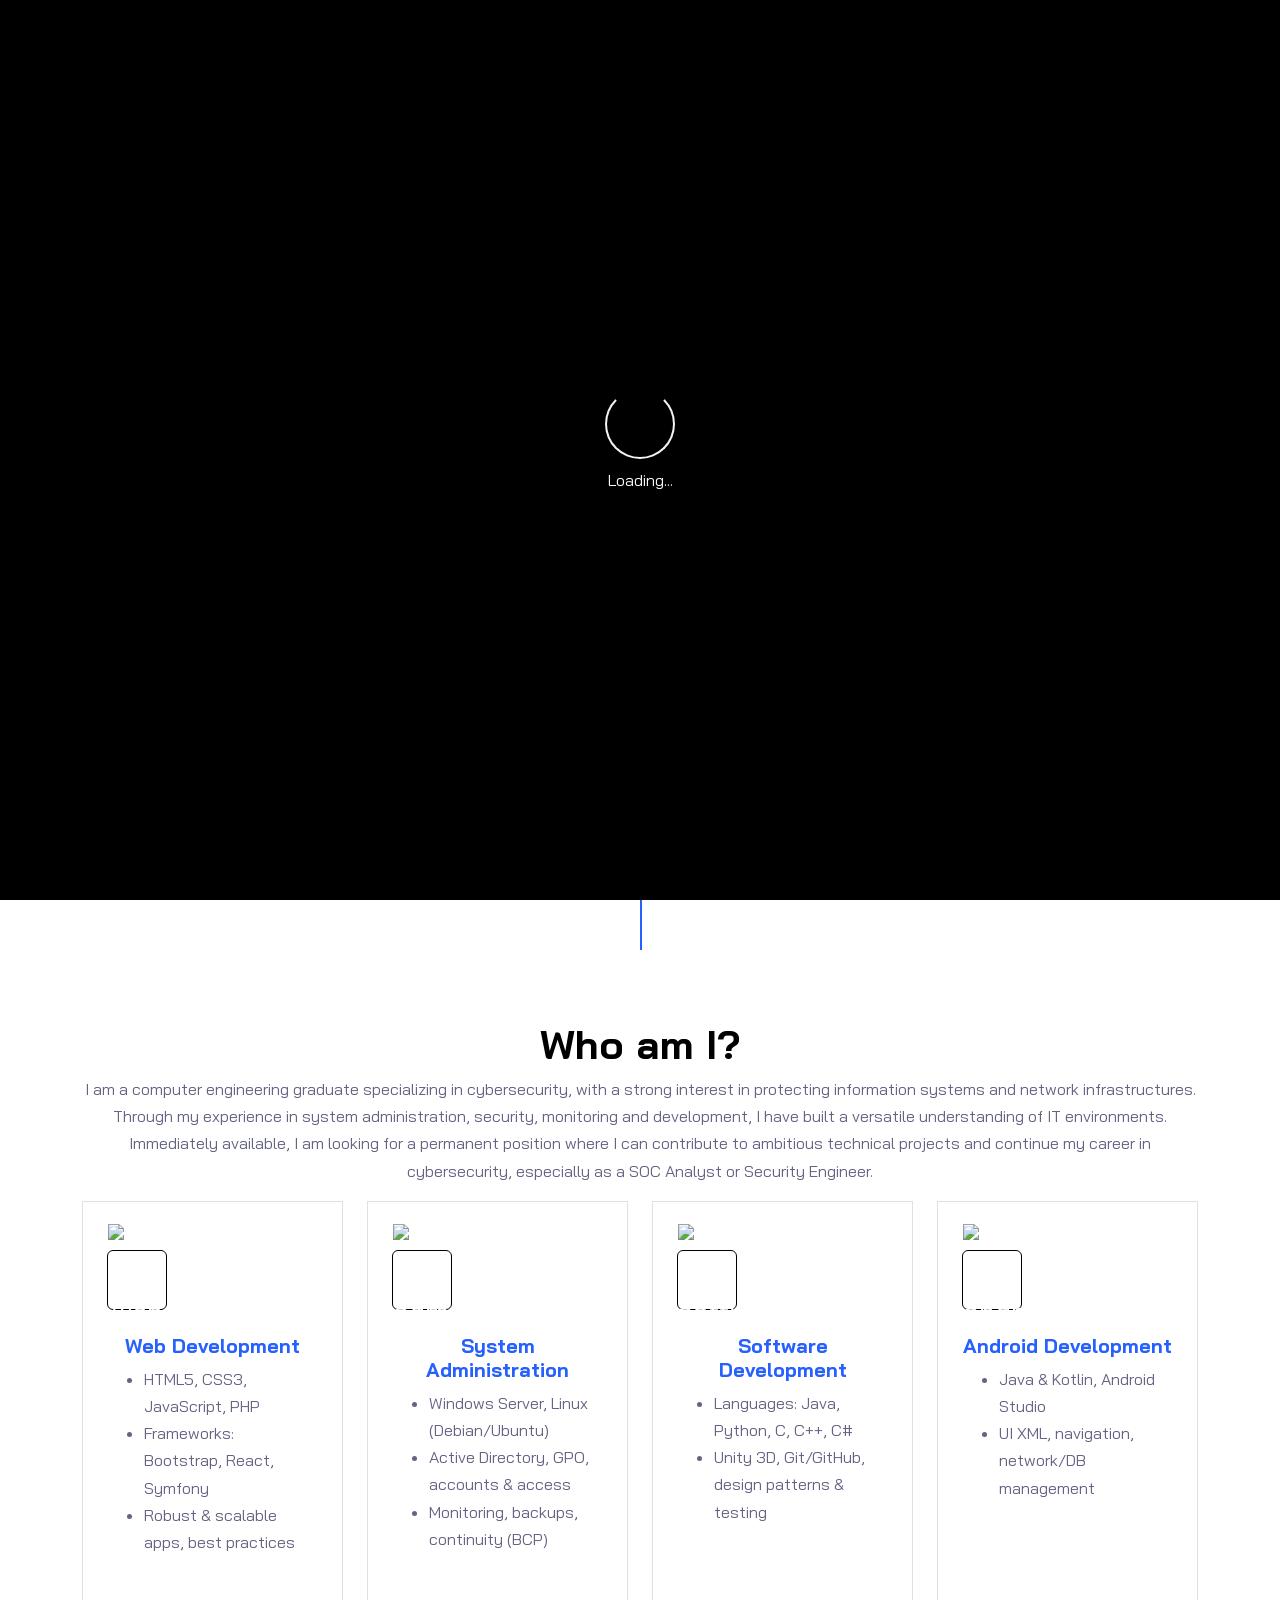
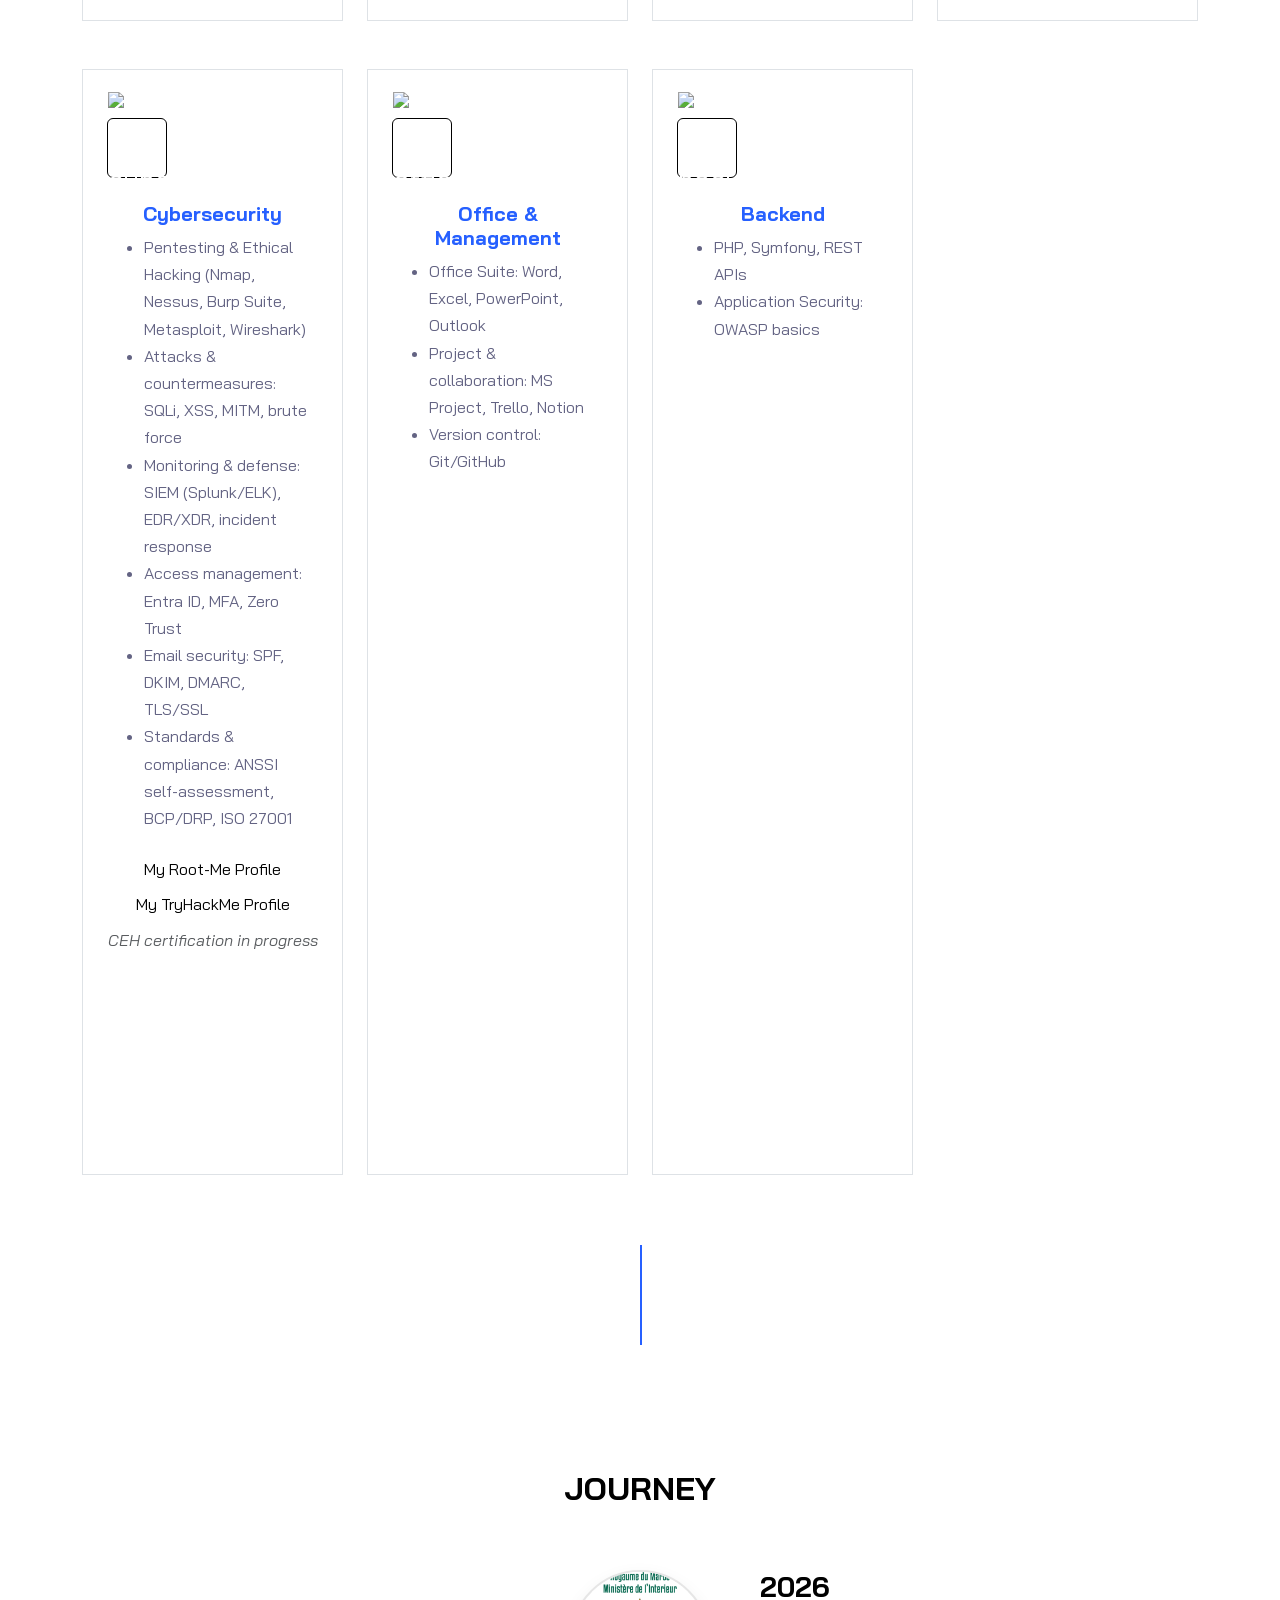
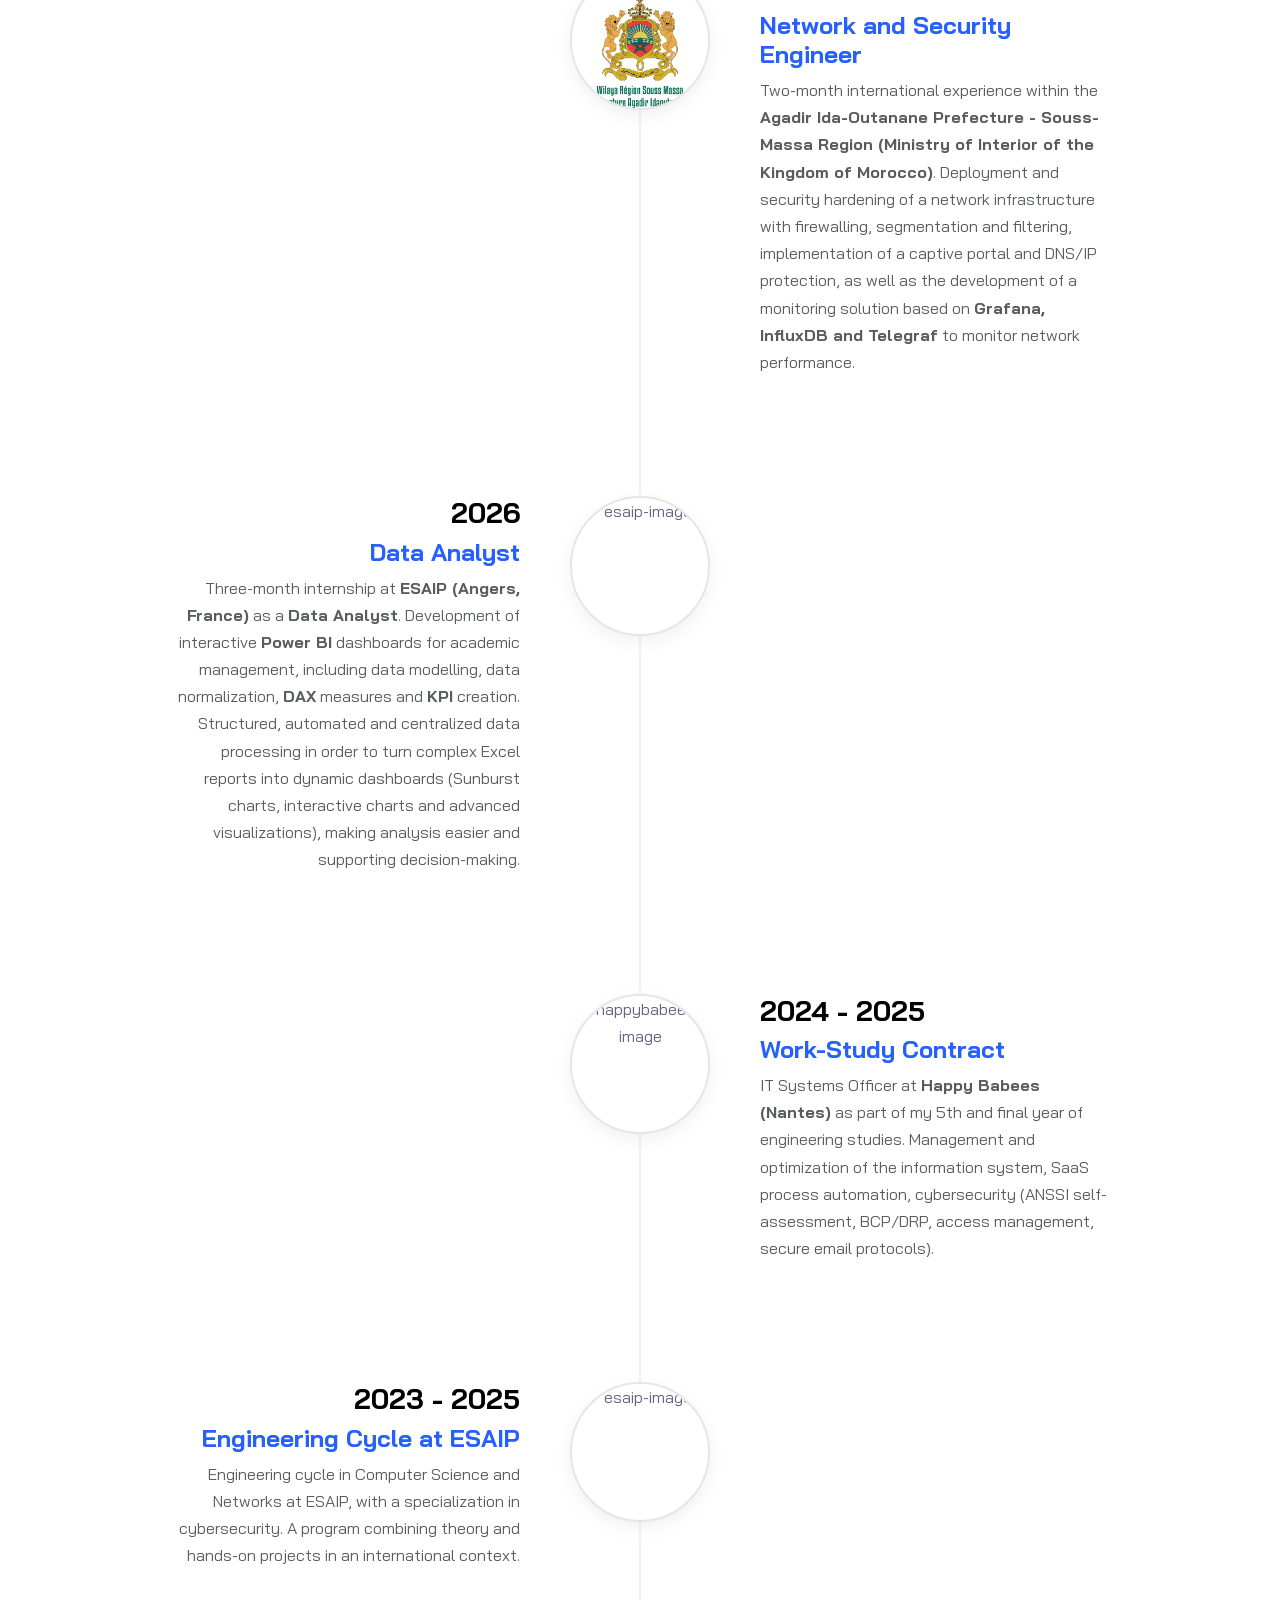
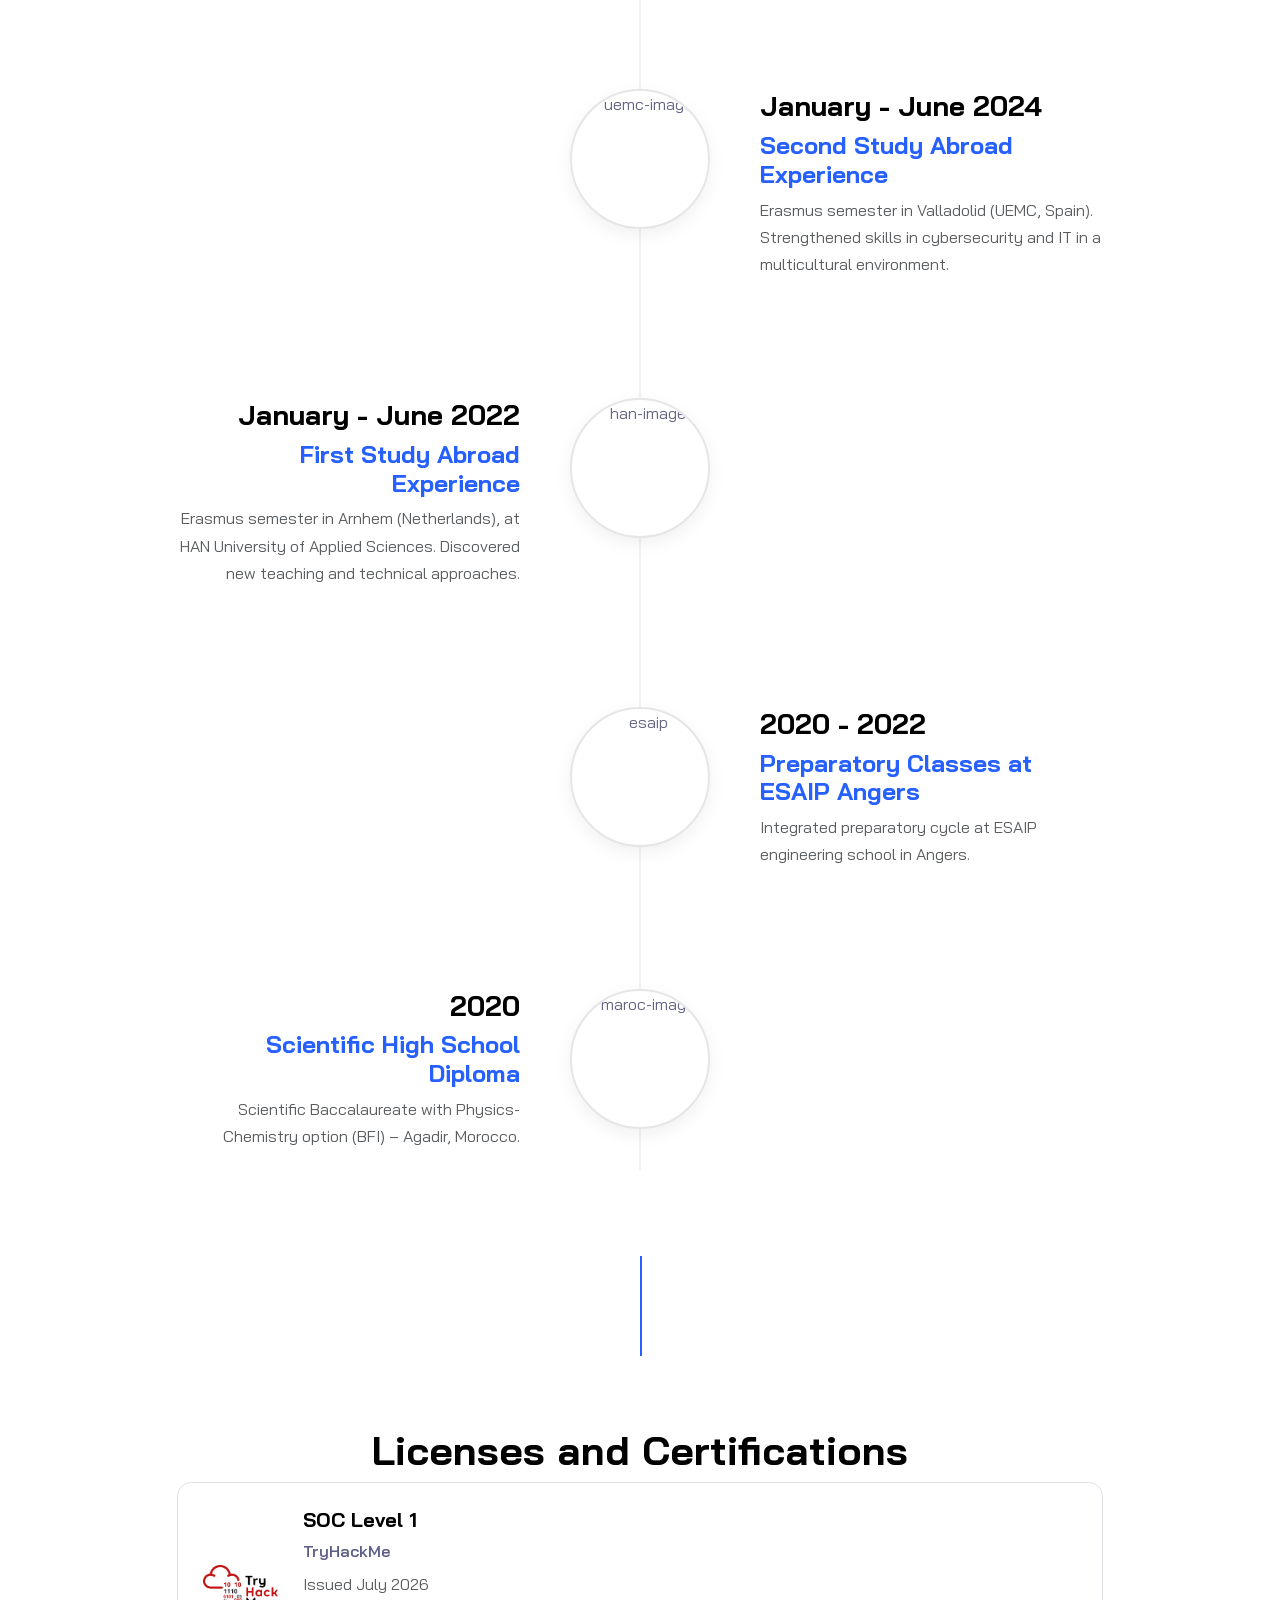
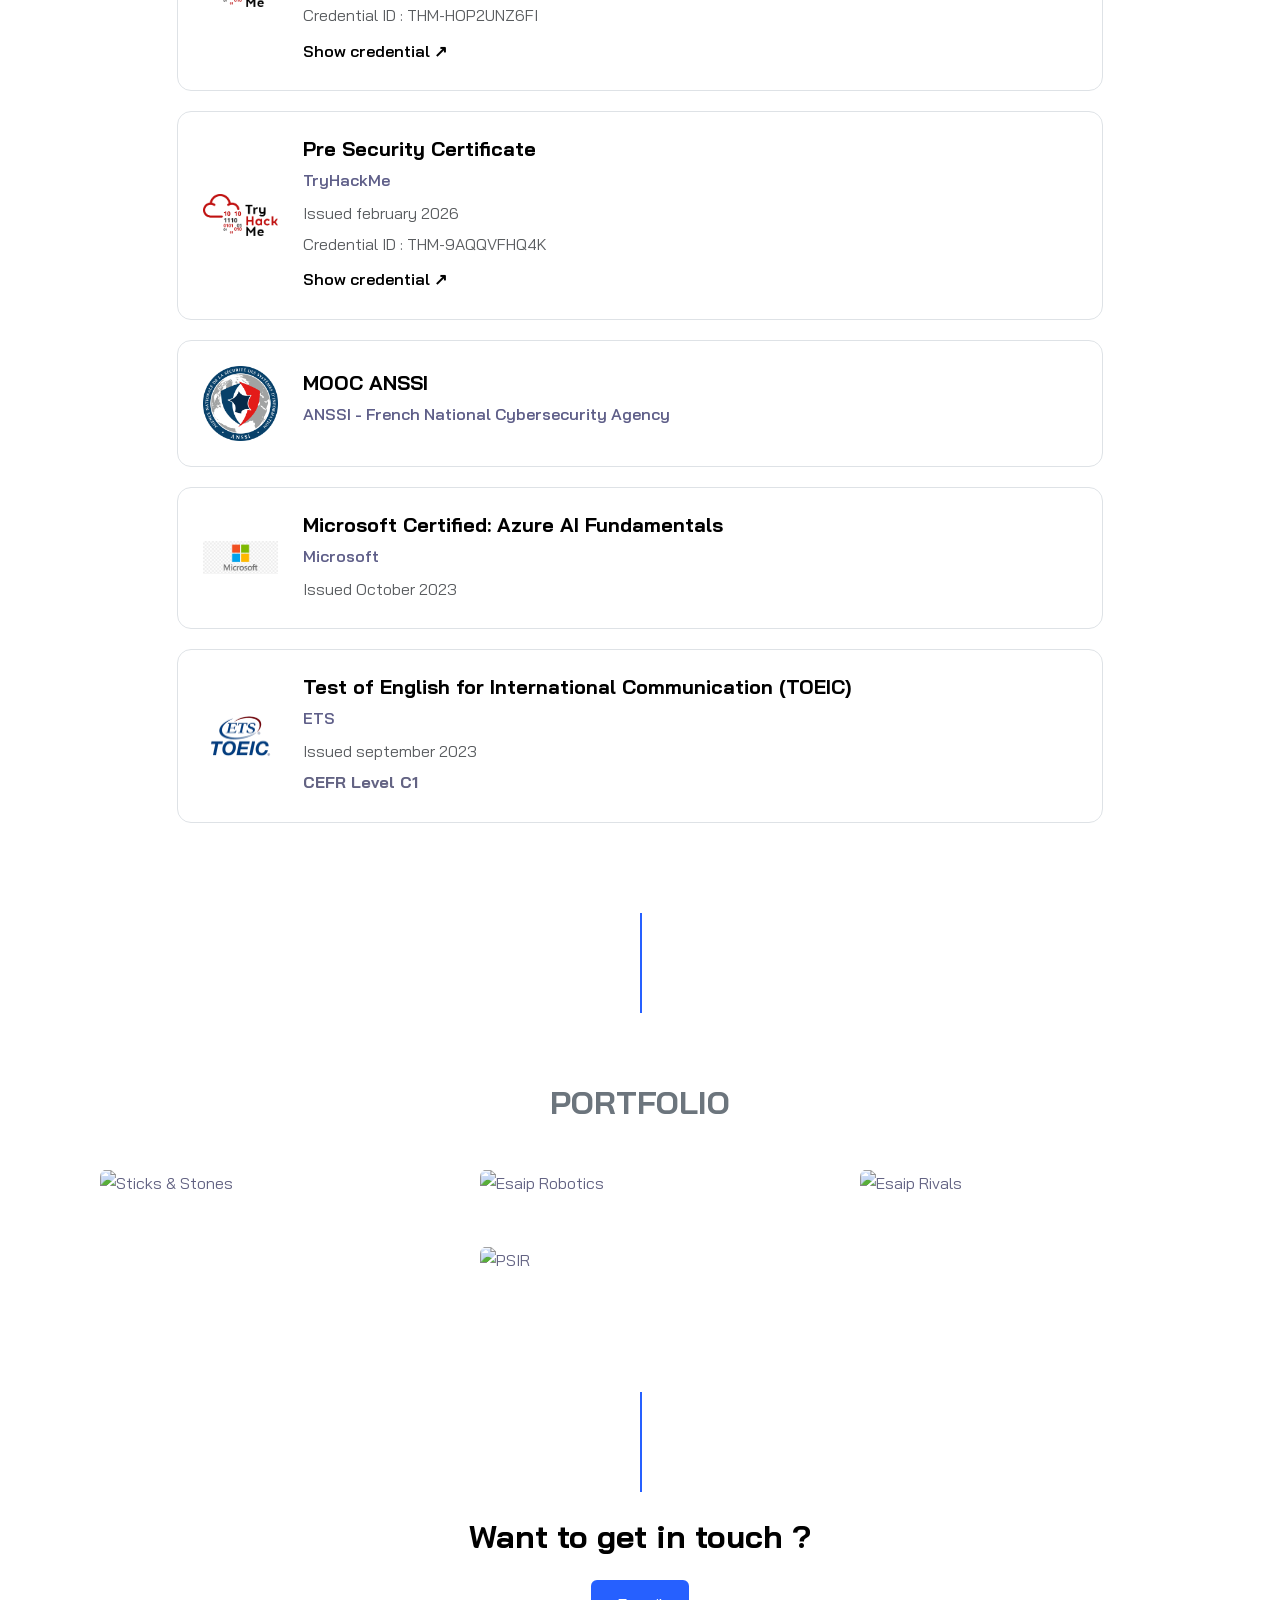
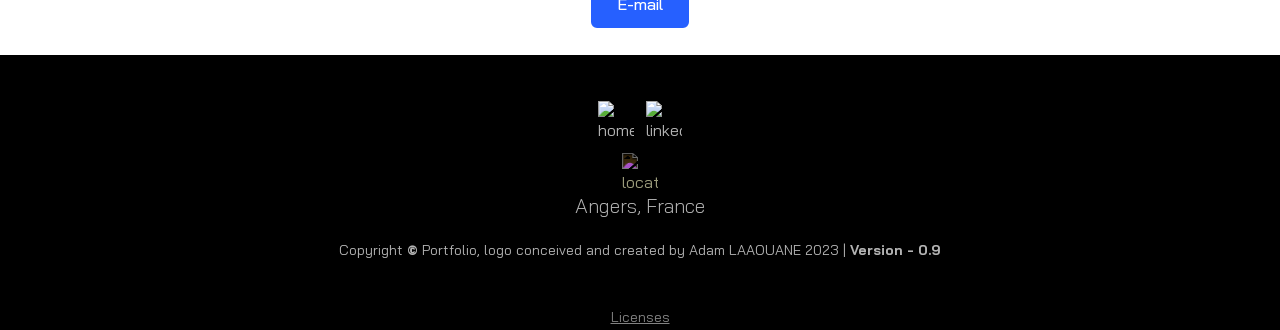
==== en.html @ 16f89208 "Update en.html" ====
<!DOCTYPE html>
<html lang="en">

<head>
    <meta charset="utf-8">
    <meta name="viewport" content="width=device-width, initial-scale=1, shrink-to-fit=no">
    <meta
        content="Portfolio of Adam LAAOUANE, engineering student at ESAIP Angers in Computer Science and Networks, specializing in cybersecurity"
        name="description">
    <meta name="keywords"
        content="student, engineer, computer science, networks, cybersecurity, ESAIP, esaip, Adam, LAAOUANE">
    <meta name="news_keywords" content="Adam, laaouane,esaip, Computer Science, networks, ESAIP">
    <meta name="description" content="Portfolio ADAM LAAOUANE - Engineering student at ESAIP">
    <meta name="author" content="Adam LAAOUANE">
    <meta name="robots" content="index, noimageindex">

    <title>Adam's Portfolio</title>

    <link rel="icon" type="image/png" href="assets/img/icon-inv.png">
    <!-- Bootstrap-->
    <link rel="stylesheet" href="https://cdn.jsdelivr.net/npm/bootstrap@5.2.0/dist/css/bootstrap.min.css">
    <!-- CSS -->
    <link rel="stylesheet" href="./assets/css/styles.css">
</head>

<body data-bs-spy="scroll" data-bs-target="#navbar">
    <!-- Preloader -->
    <div id="preloader">
        <!-- séparer le spinner et le texte pour avoir le spinner et le texte en dessous-->
        <div class="d-flex flex-column align-items-center">
            <div class="spinner"></div>
            <div class="text-light mt-2">
                <p class="span-title">Loading...</p>
            </div>
        </div>
    </div>

    <!-- Navbar -->
    <nav id="navbar" class="navbar navbar-expand-lg fixed-top">
        <div class="container">
            <a class="navbar-brand" href="#"><img class="logo-icon" id="logo-icon" data-aos="fade-down"
                    data-aos-delay="50" src="assets/img/icon-inv.png"
                    srcset="assets/webp/icon-inv.webp, assets/img/icon-inv.png" alt="logo" />
            </a>
            <button class="navbar-toggler" type="button" data-bs-toggle="collapse" data-bs-target="#navbarNav"
                data-aos="fade-left" data-aos-delay="150" aria-controls="navbarNav" aria-expanded="false"
                aria-label="Toggle navigation"
                style="color:black; border: var(--bs-border-width) solid rgb(0, 0, 0); background-color:#fff ;">
                <span class="navbar-toggler-icon"></span>
            </button>
            <div class="collapse navbar-collapse" id="navbarNav">
                <ul class="navbar-nav mx-auto">
                    <li class="nav-item">
                        <a class="nav-link" data-aos="fade-down" data-aos-delay="100" id="nav-link"
                            href="#home">Presentation</a>
                    </li>
                    <li class="nav-item">
                        <a class="nav-link" data-aos="fade-down" data-aos-delay="150" id="nav-link"
                            href="#services">Skills</a>
                    </li>
                    <li class="nav-item">
                        <a class="nav-link" data-aos="fade-down" data-aos-delay="200" id="nav-link"
                            href="#parcours">Journey</a>
                    </li>
                    <li class="nav-item">
                        <a class="nav-link" data-aos="fade-down" data-aos-delay="175" id="nav-link"
                            href="#certifications">Certifications</a>
                    </li>
                    <li class="nav-item">
                        <a class="nav-link" data-aos="fade-down" data-aos-delay="250" id="nav-link"
                            href="#portfolio">Projects</a>
                    </li>
                    <li class="nav-item">
                        <a class="nav-link" data-aos="fade-down" data-aos-delay="300" id="nav-link"
                            href="#contact">Contact</a>
                    </li>

                </ul>
                <ul class="navbar-nav flex-row" id="nav-icon">
                    <li class="nav-item">
                        <a class="navbar-brand" data-aos="fade-down" target="_blank" data-aos-delay="350"
                            href="https://www.linkedin.com/in/adam-laa"><img class="social-icon" id="linkedin-icon"
                                src="assets/img/icons8-linkedin.png"
                                srcset="assets/webp/icons8-linkedin.webp, assets/img/icons8-linkedin.png"
                                alt="linkedin-icon" /> </a>
                    </li>
                    <li class="nav-item">
                        <a class="navbar-brand" data-aos="fade-down" data-aos-delay="450" href="/index.html"><img
                                class="social-icon" id="social-icon" src="assets/img/icons8-la-france-48.png"
                                srcset="assets/webp/icons8-la-france-48.webp, assets/img/icons8-la-france-48.png"
                                alt="french-icon" /> </a>
                    </li>
                    <li class="nav-item">
                        <a class="navbar-brand" data-aos="fade-down" data-aos-delay="500" href="/en.html"><img
                                class="social-icon" id="social-icon" src="assets/img/icons8-grande-bretagne-48.png"
                                srcset="assets/webp/icons8-grande-bretagne-48.webp, assets/img/icons8-grande-bretagne-48.png"
                                alt="english-icon" /> </a>
                    </li>
                </ul>
            </div>
        </div>
    </nav>
    <!-- Home -->
    <section id="home" class="d-flex align-items-center min-vh-100 pt-5 ">
        <div class="container">
            <div class="row mt-5">
                <div class="col-md-7 mt-5">
                    <a href="assets/files/CV_Adam_Laaouane.pdf" target="_blank">
                        <h1 class="display-3 fw-bold" id="title-home" data-aos="fade-up">Adam<br>LAAOUANE</h1>
                    </a>
                    <h3 data-aos="fade-up" data-aos-delay="100" class="mt-3 mb-0">Computer Science and Networks Engineer
                        | <span id="span-title">SOC Analyst</span></h3>
                    <div data-aos="fade-up" data-aos-delay="300"><a href="assets/files/CV_Adam_Laaouane.pdf"
                            target="_blank" id="btn-jello" class="btn btn-brand">CV</a></div>
                </div>
                <div class="col-md-4 mt-5 mb-3 m-sm-1 d-flex flex-column" id="intro-photo">
                    <img data-aos="flip-down" src="assets/img/CV3.png" srcset="assets/webp/CV3.webp, assets/img/CV3.png"
                        class="img-fluid rounded-circle d-block shadow" alt="photo" />
                </div>
            </div>
        </div>

    </section>
    <!-- Services -->
    <section id="services" data-aos="fade-up" data-aos-delay="100" class="section-padding section-connector">
        <div class="container">
            <div class="row">
                <div class="col-12">
                    <div class="section-title text-center" data-aos="fade-up" data-aos-delay="100">
                        <h1>Who am I?</h1>
                        <p>
                            I am a computer engineering graduate specializing in cybersecurity, with a strong interest
                            in
                            protecting information systems and network infrastructures. Through my experience in system
                            administration, security, monitoring and development, I have built a versatile understanding
                            of IT environments. Immediately available, I am looking for a permanent position where I can
                            contribute to ambitious technical projects and continue my career in cybersecurity,
                            especially as a SOC Analyst or Security Engineer.
                        </p>
                        <div class="line"></div>
                    </div>
                </div>
            </div>
            <div class="row align-items-stretch gy-5 text-center">

                <!-- Web Development -->
                <div class="col-lg-3 col-sm-6 d-flex" data-aos="fade-up" data-aos-delay="100">
                    <div class="service py-5 px-4 border bord d-flex flex-column w-100">
                        <div class="service-icon">
                            <img class="img-fluid m-2" src="assets/img/icons8-webdev.png"
                                srcset="assets/webp/icons8-webdev.webp, assets/img/icons8-webdev.png" alt="icon-web"
                                loading="lazy" />
                        </div>
                        <h5 class="mt-4">Web Development</h5>
                        <ul class="text-start mx-auto" style="max-width: 95%;">
                            <li>HTML5, CSS3, JavaScript, PHP</li>
                            <li>Frameworks: Bootstrap, React, Symfony</li>
                            <li>Robust & scalable apps, best practices</li>
                        </ul>
                    </div>
                </div>

                <!-- System Administration -->
                <div class="col-lg-3 col-sm-6 d-flex" data-aos="fade-up" data-aos-delay="100">
                    <div class="service py-5 px-4 border bord d-flex flex-column w-100">
                        <div class="service-icon">
                            <img class="img-fluid m-2" src="assets/img/icons8-microsoft-admin-50.png"
                                srcset="assets/webp/icons8-microsoft-admin-50.webp, assets/img/icons8-microsoft-admin-50.png"
                                alt="icon-admin" loading="lazy" />
                        </div>
                        <h5 class="mt-4">System Administration</h5>
                        <ul class="text-start mx-auto" style="max-width: 95%;">
                            <li>Windows Server, Linux (Debian/Ubuntu)</li>
                            <li>Active Directory, GPO, accounts & access</li>
                            <li>Monitoring, backups, continuity (BCP)</li>
                        </ul>
                    </div>
                </div>

                <!-- Software Development -->
                <div class="col-lg-3 col-sm-6 d-flex" data-aos="fade-up" data-aos-delay="200">
                    <div class="service py-5 px-4 border d-flex flex-column w-100">
                        <div class="service-icon">
                            <img class="img-fluid m-2" src="assets/img/icons8-google-code-50.png"
                                srcset="assets/webp/icons8-google-code-50.webp, assets/img/icons8-google-code-50.png"
                                alt="icon-software" loading="lazy" />
                        </div>
                        <h5 class="mt-4">Software Development</h5>
                        <ul class="text-start mx-auto" style="max-width: 95%;">
                            <li>Languages: Java, Python, C, C++, C#</li>
                            <li>Unity 3D, Git/GitHub, design patterns & testing</li>
                        </ul>
                    </div>
                </div>

                <!-- Android Development -->
                <div class="col-lg-3 col-sm-6 d-flex" data-aos="fade-up" data-aos-delay="200">
                    <div class="service py-5 px-4 border d-flex flex-column w-100">
                        <div class="service-icon">
                            <img class="img-fluid m-2" src="assets/img/icons8-android-50.png"
                                srcset="assets/webp/icons8-android-50.webp, assets/img/icons8-android-50.png"
                                alt="icon-android" loading="lazy" />
                        </div>
                        <h5 class="mt-4">Android Development</h5>
                        <ul class="text-start mx-auto" style="max-width: 95%;">
                            <li>Java & Kotlin, Android Studio</li>
                            <li>UI XML, navigation, network/DB management</li>
                        </ul>
                    </div>
                </div>

                <!-- Cybersecurity -->
                <div class="col-lg-3 col-sm-6 d-flex" data-aos="fade-up" data-aos-delay="300">
                    <div class="service py-5 px-4 border d-flex flex-column w-100">
                        <div class="service-icon">
                            <img class="img-fluid m-2" src="assets/img/icons8-base-de-données-50.png"
                                srcset="assets/webp/icons8-base-de-données-50.webp, assets/img/icons8-base-de-données-50.png"
                                alt="icon-cyber" loading="lazy" />
                        </div>
                        <h5 class="mt-4">Cybersecurity</h5>
                        <ul class="text-start mx-auto" style="max-width: 95%;">
                            <li>Pentesting & Ethical Hacking (Nmap, Nessus, Burp Suite, Metasploit, Wireshark)</li>
                            <li>Attacks & countermeasures: SQLi, XSS, MITM, brute force</li>
                            <li>Monitoring & defense: SIEM (Splunk/ELK), EDR/XDR, incident response</li>
                            <li>Access management: Entra ID, MFA, Zero Trust</li>
                            <li>Email security: SPF, DKIM, DMARC, TLS/SSL</li>
                            <li>Standards & compliance: ANSSI self-assessment, BCP/DRP, ISO 27001</li>
                        </ul>
                        <a class="mt-2" href="https://www.root-me.org/Zetsu-794769" aria-label="Root-Me Profile">
                            My Root-Me Profile
                        </a>
                        <a class="mt-2" href="https://tryhackme.com/p/Z33tsu" aria-label="TryHackMe Profile">
                            My TryHackMe Profile
                        </a>
                        <p class="mt-2 text-muted"><em>CEH certification in progress</em></p>
                        <!-- ===== TryHackMe badge ===== -->
                        <div class="thm-badge-wrapper mt-3" aria-label="TryHackMe badge - Z33tsu profile">
                            <iframe src="https://tryhackme.com/api/v2/badges/public-profile?userPublicId=1918814"
                                title="Z33tsu TryHackMe badge" loading="lazy" referrerpolicy="no-referrer"
                                sandbox="allow-scripts allow-same-origin allow-popups"
                                style="border:none;display:block;width:100%;height:140px;"></iframe>

                            <noscript>
                                <p class="mb-0">
                                    <a href="https://tryhackme.com/p/Z33tsu" target="_blank" rel="noopener">View my
                                        TryHackMe profile</a>
                                </p>
                            </noscript>
                        </div>
                        <!-- ===== end badge ===== -->

                    </div>
                </div>

                <!-- Office Tools -->
                <div class="col-lg-3 col-sm-6 d-flex" data-aos="fade-up" data-aos-delay="300">
                    <div class="service py-5 px-4 border d-flex flex-column w-100">
                        <div class="service-icon">
                            <img class="img-fluid m-2" src="assets/img/icons8-outils-administratifs-50.png"
                                srcset="assets/webp/icons8-outils-administratifs-50.webp, assets/img/icons8-outils-administratifs-50.png"
                                alt="icon-office" loading="lazy" />
                        </div>
                        <h5 class="mt-4">Office & Management</h5>
                        <ul class="text-start mx-auto" style="max-width: 95%;">
                            <li>Office Suite: Word, Excel, PowerPoint, Outlook</li>
                            <li>Project & collaboration: MS Project, Trello, Notion</li>
                            <li>Version control: Git/GitHub</li>
                        </ul>
                    </div>
                </div>

                <!-- Backend -->
                <div class="col-lg-3 col-sm-6 d-flex" data-aos="fade-up" data-aos-delay="400">
                    <div class="service py-5 px-4 border d-flex flex-column w-100">
                        <div class="service-icon">
                            <img class="img-fluid m-2" src="assets/img/icons8-domaine-50.png"
                                srcset="assets/webp/icons8-domaine-50.webp, assets/img/icons8-domaine-50.png"
                                alt="icon-backend" loading="lazy" />
                        </div>
                        <h5 class="mt-4">Backend</h5>
                        <ul class="text-start mx-auto" style="max-width: 95%;">
                            <li>PHP, Symfony, REST APIs</li>
                            <li>Application Security: OWASP basics</li>
                        </ul>
                    </div>
                </div>

            </div>
        </div>
    </section>

    <!-- About-->
    <section class="section-padding section-connector" data-aos="fade-up" data-aos-delay="100" id="parcours">
        <div class="container">
            <div class="text-center">
                <br><br>
                <h2 class="section-heading text-uppercase">Journey</h2>
                <br><br>
            </div>
            <ul class="timeline">
                <!-- Network and Security Engineer -->
                <li class="timeline-inverted">
                    <div class="timeline-image" data-aos="fade-up" data-aos-delay="100">
                        <img class="rounded-circle img-fluid" src="assets/img/wilaya.png" alt="wilaya-image"
                            style="height: 100%; width: 100%;"
                            srcset="assets/webp/wilaya.webp, assets/img/wilaya.png" />
                    </div>

                    <div class="timeline-panel">
                        <div class="timeline-heading">
                            <h3>2026</h3>
                            <h4 class="subheading">Network and Security Engineer</h4>
                        </div>

                        <div class="timeline-body">
                            <p class="text-muted">
                                Two-month international experience within the
                                <strong>Agadir Ida-Outanane Prefecture - Souss-Massa Region
                                    (Ministry of Interior of the Kingdom of Morocco)</strong>.
                                Deployment and security hardening of a network infrastructure with
                                firewalling, segmentation and filtering, implementation of
                                a captive portal and DNS/IP protection, as well as the development of a
                                monitoring solution based on <strong>Grafana, InfluxDB and
                                    Telegraf</strong> to monitor network performance.
                            </p>
                        </div>
                    </div>
                </li>

                <!-- Data Analyst -->
                <li>
                    <div class="timeline-image" data-aos="fade-up" data-aos-delay="100">
                        <img class="rounded-circle img-fluid" src="assets/img/esaip.png" alt="esaip-image"
                            style="height: 100%; width: 100%;" srcset="assets/webp/esaip.webp, assets/img/esaip.png" />
                    </div>

                    <div class="timeline-panel">
                        <div class="timeline-heading">
                            <h3>2026</h3>
                            <h4 class="subheading">Data Analyst</h4>
                        </div>

                        <div class="timeline-body">
                            <p class="text-muted">
                                Three-month internship at <strong>ESAIP (Angers, France)</strong> as a
                                <strong>Data Analyst</strong>. Development of interactive
                                <strong>Power BI</strong> dashboards for academic management, including data modelling,
                                data normalization, <strong>DAX</strong> measures and <strong>KPI</strong> creation.
                                Structured, automated and centralized data processing in order to turn complex Excel
                                reports into dynamic dashboards (Sunburst charts, interactive charts and advanced
                                visualizations), making analysis easier and supporting decision-making.
                            </p>
                        </div>
                    </div>
                </li>

                <!-- Work-Study Contract -->
                <li class="timeline-inverted">
                    <div class="timeline-image" data-aos="fade-up" data-aos-delay="100">
                        <img class="rounded-circle img-fluid" src="assets/img/happybabees.png" alt="happybabees-image"
                            style="height: 100%; width: 100%;"
                            srcset="assets/webp/happybabees.webp, assets/img/happybabees.png" />
                    </div>
                    <div class="timeline-panel">
                        <div class="timeline-heading">
                            <h3>2024 - 2025</h3>
                            <h4 class="subheading">Work-Study Contract</h4>
                        </div>
                        <div class="timeline-body">
                            <p class="text-muted">
                                IT Systems Officer at <strong>Happy Babees (Nantes)</strong> as part of my 5th and final
                                year of engineering studies.
                                Management and optimization of the information system, SaaS process automation,
                                cybersecurity (ANSSI self-assessment, BCP/DRP, access management, secure email
                                protocols).

                            </p>
                        </div>
                    </div>
                </li>

                <!-- Engineering School -->
                <li>
                    <div class="timeline-image" data-aos="fade-up" data-aos-delay="100">
                        <img class="rounded-circle img-fluid" src="assets/img/esaip.png" alt="esaip-image"
                            style="height: 100%; width: 99%;" srcset="assets/webp/esaip.webp, assets/img/esaip.png" />
                    </div>
                    <div class="timeline-panel">
                        <div class="timeline-heading">
                            <h3>2023 - 2025</h3>
                            <h4 class="subheading">Engineering Cycle at ESAIP</h4>
                        </div>
                        <div class="timeline-body">
                            <p class="text-muted">
                                Engineering cycle in Computer Science and Networks at ESAIP, with a specialization
                                in cybersecurity. A program combining theory and hands-on projects in an international
                                context.
                            </p>
                        </div>
                    </div>
                </li>

                <!-- Study Abroad 2024 -->
                <li class="timeline-inverted">
                    <div class="timeline-image" data-aos="fade-up" data-aos-delay="100">
                        <img class="rounded-circle img-fluid" src="assets/img/uemc.jpg" alt="uemc-image"
                            style="height: 100%; width: 99%;" srcset="assets/webp/uemc.webp, assets/img/uemc.jpg" />
                    </div>
                    <div class="timeline-panel">
                        <div class="timeline-heading">
                            <h3>January - June 2024</h3>
                            <h4 class="subheading">Second Study Abroad Experience</h4>
                        </div>
                        <div class="timeline-body">
                            <p class="text-muted">
                                Erasmus semester in Valladolid (UEMC, Spain).
                                Strengthened skills in cybersecurity and IT in a multicultural environment.
                            </p>
                        </div>
                    </div>
                </li>

                <!-- Study Abroad 2022 -->
                <li>
                    <div class="timeline-image" data-aos="fade-up" data-aos-delay="100">
                        <img class="rounded-circle img-fluid" src="assets/img/HAN.png" alt="han-image"
                            style="height: 100%; width: 100%;" srcset="assets/webp/HAN.webp, assets/img/HAN.png" />
                    </div>
                    <div class="timeline-panel">
                        <div class="timeline-heading">
                            <h3>January - June 2022</h3>
                            <h4 class="subheading">First Study Abroad Experience</h4>
                        </div>
                        <div class="timeline-body">
                            <p class="text-muted">
                                Erasmus semester in Arnhem (Netherlands), at HAN University of Applied Sciences.
                                Discovered new teaching and technical approaches.
                            </p>
                        </div>
                    </div>
                </li>

                <!-- Preparatory Classes -->
                <li class="timeline-inverted">
                    <div class="timeline-image" data-aos="fade-up" data-aos-delay="100">
                        <img class="rounded-circle img-fluid" src="assets/img/esaip.png" alt="esaip"
                            style="height: 100%; width: 99%;" srcset="assets/webp/esaip.webp, assets/img/esaip.png" />
                    </div>
                    <div class="timeline-panel">
                        <div class="timeline-heading">
                            <h3>2020 - 2022</h3>
                            <h4 class="subheading">Preparatory Classes at ESAIP Angers</h4>
                        </div>
                        <div class="timeline-body">
                            <p class="text-muted">
                                Integrated preparatory cycle at ESAIP engineering school in Angers.
                            </p>
                        </div>
                    </div>
                </li>

                <!-- High School Diploma -->
                <li>
                    <div class="timeline-image" data-aos="fade-up" data-aos-delay="100">
                        <img class="rounded-circle img-fluid timeline-img" src="assets/img/maroc.png" alt="maroc-image"
                            style="height: 100%; width: 100%;" srcset="assets/webp/maroc.webp, assets/img/maroc.png" />
                    </div>
                    <div class="timeline-panel">
                        <div class="timeline-heading">
                            <h3>2020</h3>
                            <h4 class="subheading">Scientific High School Diploma</h4>
                        </div>
                        <div class="timeline-body">
                            <p class="text-muted">
                                Scientific Baccalaureate with Physics-Chemistry option (BFI) – Agadir, Morocco.
                            </p>
                        </div>
                    </div>
                </li>

            </ul>
        </div>
    </section>

    <!-- Certifications -->
    <section id="certifications" class="section-padding section-connector" data-aos="fade-up" data-aos-delay="100">
        <div class="container">
            <div class="section-title text-center">
                <h1>Licenses and Certifications</h1>
                <div class="line"></div>
            </div>

            <div class="row justify-content-center">
                <div class="col-lg-10">
                    <div class="certification-card">
                        <img src="assets/img/thm.png" srcset="assets/webp/thm.webp, assets/img/thm.png" alt="TryHackMe"
                            class="certification-logo">

                        <div class="certification-content">
                            <h5>SOC Level 1</h5>
                            <p class="certification-issuer">TryHackMe</p>
                            <p class="text-muted mb-1">Issued July 2026</p>
                            <p class="text-muted mb-2">Credential ID : THM-HOP2UNZ6FI</p>
                            <a href="https://tryhackme-certificates.s3-eu-west-1.amazonaws.com/THM-HOP2UNZ6FI.pdf"
                                target="_blank" class="certification-link">Show credential ↗</a>
                        </div>
                    </div>

                    <div class="certification-card">
                        <img src="assets/img/thm.png" srcset="assets/webp/thm.webp, assets/img/thm.png" alt="TryHackMe"
                            class="certification-logo">

                        <div class="certification-content">
                            <h5>Pre Security Certificate</h5>
                            <p class="certification-issuer">TryHackMe</p>
                            <p class="text-muted mb-1">Issued february 2026</p>
                            <p class="text-muted mb-2">Credential ID : THM-9AQQVFHQ4K</p>
                            <a href="https://tryhackme-certificates.s3-eu-west-1.amazonaws.com/THM-9AQQVFHQ4K.pdf"
                                target="_blank" class="certification-link">Show credential ↗</a>
                        </div>
                    </div>

                    <div class="certification-card">
                        <img src="assets/img/Anssi.png" srcset="assets/webp/Anssi.webp, assets/img/Anssi.png"
                            alt="ANSSI" class="certification-logo">

                        <div class="certification-content">
                            <h5>MOOC ANSSI</h5>
                            <p class="certification-issuer">ANSSI - French National Cybersecurity Agency</p>
                        </div>
                    </div>

                    <div class="certification-card">
                        <img src="assets/img/Microsoft.png"
                            srcset="assets/webp/Microsoft.webp, assets/img/Microsoft.png" alt="Microsoft"
                            class="certification-logo">

                        <div class="certification-content">
                            <h5>Microsoft Certified: Azure AI Fundamentals</h5>
                            <p class="certification-issuer">Microsoft</p>
                            <p class="text-muted mb-0">Issued October 2023</p>
                        </div>
                    </div>

                    <div class="certification-card">
                        <img src="assets/img/ets-toeic-logo.png"
                            srcset="assets/webp/ets-toeic-logo.webp, assets/img/ets-toeic-logo.png" alt="TOEIC"
                            class="certification-logo">

                        <div class="certification-content">
                            <h5>Test of English for International Communication (TOEIC)</h5>
                            <p class="certification-issuer">ETS</p>
                            <p class="text-muted mb-1">Issued september 2023</p>
                            <p class="mb-0"><strong>CEFR Level C1</strong></p>
                        </div>
                    </div>
                </div>
            </div>
        </div>
    </section>

    <!-- Work -->
    <section class="page-section portfolio section-padding section-connector" data-aos="fade-up" data-aos-delay="100"
        id="portfolio">
        <div class="container">
            <!-- Portfolio Section Heading-->
            <h2 class="page-section-heading text-center text-uppercase text-secondary mb-5">Portfolio</h2>
            <!-- Icon Divider-->
            <div class="divider-custom">
                <div class="divider-custom-line"></div>
                <div class="divider-custom-icon"><i class="fas fa-star"></i></div>
                <div class="divider-custom-line"></div>
            </div>
            <!-- Portfolio Grid Items-->
            <div class="row justify-content-center">
                <!-- Portfolio Item 1-->
                <div class="col-md-9 col-lg-4 mb-5" data-aos="fade-up" data-aos-delay="100">
                    <div class="portfolio-item mx-auto" data-bs-toggle="modal" data-bs-target="#portfolioModal1"
                        id="div-moove">
                        <div
                            class="portfolio-item-caption d-flex align-items-center justify-content-center h-100 w-100">
                            <div class="portfolio-item-caption-content text-center text-white">
                                <p class="h4 portfolio-item-texte">Sticks & Stones</p>
                                <p class="lead" style="color:white;">Unity 3d</p>
                                <p><b>2022</b></p>
                            </div>
                        </div>
                        <img class="img-fluid" src="assets/img/ss.png" alt="Sticks & Stones"
                            srcset="assets/webp/ss.webp, assets/img/ss.png" />
                    </div>
                </div>
                <!-- Portfolio Item 2-->
                <div class="col-md-9 col-lg-4 mb-5" data-aos="fade-up" data-aos-delay="200">
                    <div class="portfolio-item mx-auto" data-bs-toggle="modal" data-bs-target="#portfolioModal2"
                        id="div-moove">
                        <div
                            class="portfolio-item-caption d-flex align-items-center justify-content-center h-100 w-100">
                            <div class="portfolio-item-caption-content text-center text-white">
                                <p class="h4 portfolio-item-texte">Esaip Robotics</p>
                                <p class="lead" style="color:white;">Python , C </p>
                                <p><b>2022</b></p>
                            </div>
                        </div>
                        <img class="img-fluid" src="assets/img/er.png" alt="Esaip Robotics"
                            srcset="assets/webp/er.webp, assets/img/er.png" />
                    </div>
                </div>
                <!-- Portfolio Item 3-->
                <div class="col-md-9 col-lg-4 mb-5" data-aos="fade-up" data-aos-delay="300">
                    <div class="portfolio-item mx-auto" data-bs-toggle="modal" data-bs-target="#portfolioModal3"
                        id="div-moove">
                        <div
                            class="portfolio-item-caption d-flex align-items-center justify-content-center h-100 w-100">
                            <div class="portfolio-item-caption-content text-center text-white">
                                <p class="h4 portfolio-item-texte">Esport Tournament</p>
                                <p class="lead" style="color:white;"> Esaip Rivals</p>
                                <p><b>2021</b></p>
                            </div>
                        </div>
                        <img class="img-fluid" src="assets/img/tournoi.png" alt="Esaip Rivals"
                            srcset="assets/webp/tournoi.webp, assets/img/tournoi.png" />
                    </div>
                </div>
                <!-- Portfolio Item 4-->
                <div class="col-md-9 col-lg-4 mb-5" data-aos="fade-up" data-aos-delay="100">
                    <div class="portfolio-item mx-auto" data-bs-toggle="modal" data-bs-target="#portfolioModal4"
                        id="div-moove">
                        <div
                            class="portfolio-item-caption d-flex align-items-center justify-content-center h-100 w-100">
                            <div class="portfolio-item-caption-content text-center text-white">
                                <p class="h4 portfolio-item-texte">Scientific Research Project</p>
                                <p class="lead" style="color:white;">PSIR</p>
                                <p><b>2023-2024</b></p>
                            </div>
                        </div>
                        <img class="img-fluid" src="assets/img/PSIR.jpg" alt="PSIR"
                            srcset="assets/webp/PSIR.webp, assets/img/PSIR.jpg" />
                    </div>
                </div>
            </div>
        </div>
    </section>



    <!-- Contact -->
    <section id="contact" class="section-connector">
        <section class="page-section bg">
            <br>
            <div class="container text-center mt-5">
                <h2 class="mb-4" style="color: black;">Want to get in touch ?</h2>
                <a class="btn btn-light btn-xl btn-brand" id="btn-jello"
                    href="https://mail.google.com/mail/?view=cm&fs=1&to=adam.laaouane.pro@gmail.com" target="_blank"
                    rel="noopener noreferrer">
                    E-mail
                </a>
            </div>
            <br>
        </section>
        <footer class="footer text-center" id="footer">
            <div class="container">
                <ul class="list-inline mb-3">
                    <li class="list-inline-item">
                        <a href="#home">
                            <img class="social-icon" src="assets/img/icon-inv.png" alt="home"
                                srcset="assets/webp/icon-inv.webp, assets/img/icon-inv.png" />
                        </a>
                    </li>
                    <li class="list-inline-item">
                        <a class="logo-icon shadow-drop-center" target="_blank"
                            href="https://www.linkedin.com/in/adam-laa">
                            <img class="social-icon" src="assets/img/icons8-linkedin-white.png" alt="linkedin"
                                srcset="assets/webp/icons8-linkedin-white.webp, assets/img/icons8-linkedin-white.png" />
                        </a>
                    </li>
                </ul>
                <img class="social-icon" data-aos="fade-down" data-aos-delay="100"
                    src="assets/img/icons8-epingle-de-carte-30.png" style="filter : invert(1);" alt="location"
                    srcset="assets/webp/icons8-epingle-de-carte-30.webp ,assets/img/icons8-epingle-de-carte-30.png" />
                <p class=" lead"> Angers, France</p>
                <p class="text-lead small mb-3">
                    Copyright <b>&copy;</b> Portfolio, logo conceived and created by Adam LAAOUANE 2023 | <b>Version -
                        0.9</b>
                </p>
                <br>
                <p class="text-lead small mb-0" style="color:rgb(130, 130, 130); cursor: pointer;"
                    data-bs-toggle="modal" data-bs-target="#Licenses"><u>Licenses</u></p>
            </div>
    </section>
    <!-- Portfolio Modals-->
    <!-- Portfolio Modal 1-->
    <div class="portfolio-modal modal fade" id="portfolioModal1" tabindex="-1" aria-labelledby="portfolioModal1"
        aria-hidden="true">
        <div class="modal-dialog modal-xl">
            <div class="modal-content">
                <div class="modal-header border-0"><button class="btn-close" type="button" data-bs-dismiss="modal"
                        aria-label="Close"></button></div>
                <div class="modal-body text-center pb-5">
                    <div class="container">
                        <div class="row justify-content-center">
                            <div class="col-lg-8">
                                <!-- Portfolio Modal - Title-->
                                <h2 class="portfolio-modal-title text-secondary text-uppercase mb-5">Sticks & Stones
                                </h2>
                                <!-- Icon Divider-->
                                <div class="divider-custom">
                                    <div class="divider-custom-line"></div>
                                    <div class="divider-custom-icon"><i class="fas fa-star"></i></div>
                                    <div class="divider-custom-line"></div>
                                </div>
                                <!-- Portfolio Modal - Image-->
                                <img class="img-fluid rounded mb-5" src="assets/img/ss.png"
                                    style="max-width: 400px; max-height: 400px;" alt="ss-img"
                                    srcset="assets/webp/ss.webp, assets/img/ss.png" />
                                <!-- Portfolio Modal - Text-->
                                <p class="mb-4" style="text-align: justify;">
                                    During my study abroad in the Netherlands, I had the opportunity to work on an
                                    exciting project. I actively participated in the development of a video game as a
                                    Unity integrator, a role that requires both programming skills in C# and mastery of
                                    the Unity 3D tool. My job was to integrate / Code game functionalities, optimize
                                    performance, and ensure that all components worked smoothly.
                                </p>

                                <p>
                                    In addition to my responsibilities as a Unity integrator, I also managed the
                                    project's GitHub repository, ensuring effective collaboration among the development
                                    team members. This experience has allowed me to perfect my technical skills, my
                                    understanding of video game development processes, and my ability to work in a team
                                    to achieve common objectives. It has reinforced my passion for programming and video
                                    game creation and broadened my horizons as a professional in the field.
                                </p>

                                <p class="text-lead">
                                    <b>Skills/software used:</b>
                                    Unity 3D, C#, Git, Scrum
                                </p>

                                <button class="btn btn-primary" data-bs-dismiss="modal">
                                    <i class="fas fa-xmark fa-fw"></i>
                                    Close
                                </button>

                            </div>
                        </div>
                    </div>
                </div>
            </div>
        </div>
    </div>
    <!-- Portfolio Modal 2-->
    <div class="portfolio-modal modal fade" id="portfolioModal2" tabindex="-1" aria-labelledby="portfolioModal2"
        aria-hidden="true">
        <div class="modal-dialog modal-xl">
            <div class="modal-content">
                <div class="modal-header border-0"><button class="btn-close" type="button" data-bs-dismiss="modal"
                        aria-label="Close"></button></div>
                <div class="modal-body text-center pb-5">
                    <div class="container">
                        <div class="row justify-content-center">
                            <div class="col-lg-8">
                                <!-- Portfolio Modal - Title-->
                                <h2 class="portfolio-modal-title text-secondary text-uppercase mb-5">Active Member of
                                    ESAIP Robotics</h2>
                                <!-- Icon Divider-->
                                <div class="divider-custom">
                                    <div class="divider-custom-line"></div>
                                    <div class="divider-custom-icon"><i class="fas fa-star"></i></div>
                                    <div class="divider-custom-line"></div>
                                </div>
                                <!-- Portfolio Modal - Image-->
                                <img class="img-fluid rounded mb-5" style="max-width: 400px; max-height: 400px;"
                                    src="assets/img/er.png" alt="Esaip Robotics"
                                    srcset="assets/webp/er.webp, assets/img/er.png" />

                                <!-- Portfolio Modal - Text-->
                                <p class="mb-4" style="text-align: justify;">
                                    During my first year in the engineering cycle at ESAIP, I seized the opportunity to
                                    become an active member of the ESAIP Robotics club. Our club had the goal of
                                    creating an autonomous robot to participate in a robotics competition. My role
                                    within the team included the design and programming of the robot so that it could
                                    perform specific tasks autonomously.
                                </p>

                                <p class="text-lead">
                                    <b>Skills/software used:</b>
                                    Python, C
                                </p>

                                <button class="btn btn-primary" data-bs-dismiss="modal">
                                    <i class="fas fa-xmark fa-fw"></i>
                                    Close
                                </button>

                            </div>
                        </div>
                    </div>
                </div>
            </div>
        </div>
    </div>
    <!-- Portfolio Modal 3-->
    <div class="portfolio-modal modal fade" id="portfolioModal3" tabindex="-1" aria-labelledby="portfolioModal3"
        aria-hidden="true">
        <div class="modal-dialog modal-xl">
            <div class="modal-content">
                <div class="modal-header border-0"><button class="btn-close" type="button" data-bs-dismiss="modal"
                        aria-label="Close"></button></div>
                <div class="modal-body text-center pb-5">
                    <div class="container">
                        <div class="row justify-content-center">
                            <div class="col-lg-8">
                                <!-- Portfolio Modal - Title-->
                                <h2 class="portfolio-modal-title text-secondary text-uppercase mb-5">Esaip Rivals
                                </h2>
                                <!-- Icon Divider-->
                                <div class="divider-custom">
                                    <div class="divider-custom-line"></div>
                                    <div class="divider-custom-icon"><i class="fas fa-star"></i></div>
                                    <div class="divider-custom-line"></div>
                                </div>
                                <!-- Portfolio Modal - Image-->
                                <img class="img-fluid rounded mb-5" style="max-width: 400px; max-height: 400px;"
                                    src="assets/img/tournoi.png" alt="Esaip Rivals"
                                    srcset="assets/webp/tournoi.webp, assets/img/tournoi.png" />
                                <!-- Portfolio Modal - Text-->
                                <p class="mb-4" style="text-align: justify;">
                                    During my second year in the preparatory cycle at ESAIP, I had the opportunity to
                                    organize an e-sport tournament. This initiative was an exceptional occasion to bring
                                    together the student community passionate about video games, to promote friendly
                                    competition, and to create a convivial environment for the participants.
                                </p>

                                <p>
                                    As the organizer of the tournament, I coordinated all aspects of the event, from
                                    planning to execution. This included the selection of games, the creation of
                                    tournament rules, the management of team registrations, the setup of game servers,
                                    and the coordination of schedules. I also ensured that the tournament ran smoothly
                                    and that the participants had a memorable experience.
                                </p>

                                <p>
                                    This experience allowed me to develop my skills in project management,
                                    communication, and event organization. It reinforced my passion for video games as a
                                    way to unite people around a common interest. Organizing this tournament was a
                                    gratifying experience that left a positive imprint within the student community.
                                </p>

                                <p class="text-lead">
                                    <b> Soft-Skills:</b>
                                    Project Management, Communication, Planning and Organization, Time Management,
                                    Problem Solving, Teamwork, Adaptability
                                </p>
                                <button class="btn btn-primary" data-bs-dismiss="modal">
                                    <i class="fas fa-xmark fa-fw"></i>
                                    Close
                                </button>
                            </div>
                        </div>
                    </div>
                </div>
            </div>
        </div>
    </div>
    <!-- Portfolio Modal 4-->
    <div class="portfolio-modal modal fade" id="portfolioModal4" tabindex="-1" aria-labelledby="portfolioModal4"
        aria-hidden="true">
        <div class="modal-dialog modal-xl">
            <div class="modal-content">
                <div class="modal-header border-0"><button class="btn-close" type="button" data-bs-dismiss="modal"
                        aria-label="Close"></button></div>
                <div class="modal-body text-center pb-5">
                    <div class="container">
                        <div class="row justify-content-center">
                            <div class="col-lg-8">
                                <!-- Portfolio Modal - Title-->
                                <h2 class="portfolio-modal-title text-secondary text-uppercase mb-5">Introductory
                                    Scientific Research Project
                                </h2>
                                <!-- Icon Divider-->
                                <div class="divider-custom">
                                    <div class="divider-custom-line"></div>
                                    <div class="divider-custom-icon"><i class="fas fa-star"></i></div>
                                    <div class="divider-custom-line"></div>
                                </div>
                                <!-- Portfolio Modal - Image-->
                                <img class="img-fluid rounded mb-5" src="assets/img/PSIR.jpg"
                                    style="max-width: 400px; max-height: 400px;" alt="PSIR"
                                    srcset="assets/webp/PSIR.webp, assets/img/PSIR.jpg" />
                                <!-- Portfolio Modal - Text-->
                                <p class="mb-4" style="text-align: justify;">
                                    During my engineering studies, I had the opportunity to lead a Scientific Research
                                    Project (PSIR),
                                    focused on using artificial intelligence to improve cyber resilience in the banking
                                    sector.
                                    As project leader, I defined the goal of developing an AI system capable of
                                    responding to cyber threats.
                                    We are currently in the research phase, with upcoming stages including development
                                    and real-world testing.
                                    This experience strengthens my skills in AI, cybersecurity, and project management.
                                </p>

                                </p>
                                <button class="btn btn-primary" data-bs-dismiss="modal">
                                    <i class="fas fa-xmark fa-fw"></i>
                                    Close
                                </button>
                            </div>
                        </div>
                    </div>
                </div>
            </div>
        </div>
    </div>


    <!-- Licenses-->
    <div class="portfolio-modal modal fade" id="Licenses" tabindex="-1" aria-labelledby="Licenses" aria-hidden="true">
        <div class="modal-dialog modal-xl">
            <div class="modal-content">
                <div class="modal-header border-0"><button class="btn-close" type="button" data-bs-dismiss="modal"
                        aria-label="Close"></button></div>
                <div class="modal-body text-center pb-5">
                    <div class="container">
                        <h2 class="portfolio-modal-title text-secondary text-uppercase mb-5">Licenses</h2>
                        <ul class="list-inline-item">
                            <li>Bootstrap v5.2</li>
                            <li>Font Awesome v5.15.4</li>
                            <li>Google Fonts</li>
                            <li>jQuery v3.6.1</li>
                            <li>icons8</li>
                            <li>Favicon</li>
                            <li>AOS css/js</li>
                            <li>Animista css</li>
                        </ul>
                        <hr>
                        <p class="text-lead">
                            Website version: 0.9
                        </p>
                        <ul class="list-inline-item">
                            <li>- Added the "Licenses" page</li>
                            <li>- Added the "Contact" page</li>
                            <li>- Added the "About" page</li>
                            <li>- Added the "Projects" page</li>
                            <li>- Added the "Skills" page</li>
                            <li>- Added the "Home" page</li>
                            <li>- Added the "404" page</li>
                        </ul>


                    </div>
                </div>
            </div>
        </div>
    </div>
    </div>

    <script src="https://ajax.googleapis.com/ajax/libs/jquery/3.6.1/jquery.min.js"></script>
    <script src="https://cdn.jsdelivr.net/npm/bootstrap@5.2.0/dist/js/bootstrap.bundle.min.js"></script>
    <script src="https://unpkg.com/aos@next/dist/aos.js"></script>
    <script src="./assets/js/app.js"></script>
</body>
<script src="./assets/js/app.js"></script>

</html>
---- assets/css/styles.css ----
/* Font */
@import url('https://fonts.googleapis.com/css2?family=Bai+Jamjuree:wght@400;500;600;700&display=swap');

/* Variables */
:root {
    --c-brand: #2660ff;
    --c-brand-rgb: 248, 54, 145;
    --c-dark: #000000;
    --c-body: #636383;
    --c-light: #f6f6f6;
    --f-main: "Bai Jamjuree", sans-serif;
    --transition: all .4s cubic-bezier(.165, .84, .44, 1);
    --shadow: 0px 15px 40px rgba(0, 0, 0, 0.1);
}

/* Reset & Helpers */
body {
    font-family: var(--f-main);
    color: var(--c-body);
    line-height: 1.7;
}

#preloader {
  position: fixed;
  top: 0;
  left: 0;
  width: 100%;
  height: 100%;
  background-color: var(--c-dark);
  z-index: 9999;
  display: flex;
  justify-content: center;
  align-items: center;
  overflow: hidden; 
  contain: strict;
}

/* Styles de l'animation spinner */
.spinner {
  border: 2px solid #f3f3f3;
  border-top: 2px solid #000000;
  background-image: url('../webp/icon-inv.webp'); 
  background-repeat: no-repeat;
  background-position: center;
  background-size: 60px;
  border-radius: 50%;
  width: 70px;
  height: 70px;
  animation: spin 2s linear infinite;
  z-index: 9999;
}

/* Animation de rotation */
@keyframes spin {
  0% {
    transform: rotate(0deg);
  }

  100% {
    transform: rotate(360deg);
  }
}

@keyframes spin {
  to {
      transform: rotate(720deg);
  }
}
.loaded #spinner {
  display: none;
}

.matrix {
  position: absolute;
  font-size: 1.5rem;
  color: #0f0;
  white-space: nowrap;
  opacity: 0;
  animation-name: matrix;
  animation-duration: 1s;
  animation-timing-function: linear;
  animation-iteration-count: infinite;
  position: fixed;
  will-change: transform, opacity;
}

@keyframes matrix {
  0% {
    opacity: 1;
    transform: translateY(-100%);
  }
  100% {
    opacity: 0;
    transform: translateY(100%);
  }
}
  

h1,
.h1,
h2,
.h2,
h3,
.h3,
h4,
.h4,
h5,
.h5,
h6,
.h6 {
    font-weight: 700;
    color: var(--c-dark);
}

a {
    text-decoration: none;
    color: var(--c-dark);
    transition: var(--transition);
}

a:hover {
    color: var(--c-dark);
}

#nav-link {
    color: var(--c-dark);
    border-radius: 10px;
}

#nav-link:hover {
    background-color: #2660ff;
}

img {
    width: 100%;
}

.section-padding {
    padding-top: 120px;
    padding-bottom: 120px;
}

.text-brand {
    color: var(--c-brand);
}

.section-connector {
    position: relative;
}

.section-connector::after {
    content: '';
    width: 2px;
    height: 100px;
    background-color: var(--c-brand);
    position: absolute;
    top: -50px;
    left: 50%;
}

/* Navbar */
.navbar {
    padding-top: 30px;
    padding-bottom: 30px;
    transition: var(--transition);
}

.navbar.scrolled {
    padding-top: 7px;
    padding-bottom: 7px;
    background-color: black;
    box-shadow: var(--shadow);
}

.navbar-toggler {
    border-radius: 2;
    color:black; 
    border: var(--bs-border-width) solid rgb(0, 0, 0); 
    background-color:#fff ;
}

.navbar-toggler:focus {
    box-shadow: none;
}

@media (min-width: 992px) {
    .navbar-expand-lg .navbar-nav .nav-link {
        padding-right: 16px;
        padding-left: 16px;
}
}


.navbar .navbar-nav .nav-link {
    font-weight: 700;
    color: var(--c-dark);
}

.navbar .navbar-nav .nav-link .scrolled {
    font-weight: 700;
    color: var(--c-light) ;
}

.navbar .navbar-nav .nav-link:hover,
.navbar .navbar-nav .nav-link.active  {
    color: var(--c-brand);
}

.social-icon {
    width: 36px;
    height: 36px;
    display: inline-flex;
    align-items: center;
    justify-content: center;
    transition : opacity 0.5s;
}

.social-icon:hover {
    background-color: transparent;
    opacity: 0.6;
}
#logo-icon {
    width: 36px;
    height: 36px;
    color: var(--c-light);
    display: inline-flex;
    align-items: center;
    justify-content: center;
    margin-right: 6px;
}


#logo-icon:hover {
    width: 36px;
    height: 36px;
    color: var(--c-light);
    display: inline-flex;
    align-items: center;
    justify-content: center;
    margin-right: 6px;
}

@media (max-width: 992px) {
    .navbar-expand-lg .navbar-nav .nav-link {
        padding-right: 16px;
        padding-left: 16px;

    }
    .navbar {
       padding-top: 30px;
       padding-bottom: 30px;
       background-color: var(--c-dark);
       text-align: center;
    }
    #nav-icon {
        position: center;
    }

    #nav-link {
        color: var(--c-light);
        border-radius: 10px;
    }
    .nav-item {
        margin: 0 auto;
    }
    #nav-link:hover {
        background-color: #2660ff;
    }

}

/* Btn */
.btn {
    padding: 10px 24px;
    border-radius: 4;
    border-width: 2px;
    font-weight: 500;
    
}

.btn-brand,
.btn-brand:focus {
    background-color: var(--c-brand);
    color: white;
    border-color: var(--c-brand);
}

.btn-brand:hover {
    background-color: transparent;
    color: var(--c-brand);
    border-color: var(--c-brand);
}


/********************************************************************* Home *****************************************/
#home {
    background-size: cover;
    background: linear-gradient(360deg, #ffffff, #d0ddff, #adc3ff);
    background-size: 600% 600%;
    
    -webkit-animation: AnimationName 10s ease infinite;
    -moz-animation: AnimationName 10s ease infinite;
    -o-animation: AnimationName 10s ease infinite;
    animation: AnimationName 10s ease infinite;

}
@-webkit-keyframes AnimationName {
    0%{background-position:50% 0%}
    50%{background-position:51% 100%}
    100%{background-position:50% 0%}
    }
    @-moz-keyframes AnimationName {
    0%{background-position:50% 0%}
    50%{background-position:51% 100%}
    100%{background-position:50% 0%}
    }
    @-o-keyframes AnimationName {
    0%{background-position:50% 0%}
    50%{background-position:51% 100%}
    100%{background-position:50% 0%}
    }
    @keyframes AnimationName {
    0%{background-position:50% 0%}
    50%{background-position:51% 100%}
    100%{background-position:50% 0%}
    }

#title-home{
    transition:text-shadow 1s linear;
    cursor: pointer;
    transition: 0.6s;

}
#title-home:hover{
    transition: 0.6s;
    cursor: pointer;
    color : var(--c-brand);
    text-shadow: red  2px 0, cyan 4px 0;

}
#span-title {
    color: var(--c-brand);
    /*-webkit-animation:flicker-1 2s ease-in-out infinite alternate-reverse both;
    animation:flicker-1 2s ease-in-out infinite alternate-reverse both*/

    -webkit-animation:glitched-1 2s ease-in-out infinite alternate-reverse both;
    animation:glitched-1 2s ease-in-out infinite alternate-reverse both;
    
}

/* ANIMATION  GLITCHED */

@keyframes flicker-1{
    0%,100%{
        text-shadow: red calc(var(--randomX, 0) * 7 - 3px) 0, cyan calc(var(--randomX, 0) * 7 - 3px) 0;
    }
    41.99%{
        text-shadow: red calc(var(--randomX, 0) * 7 - 3px) 0, cyan calc(var(--randomX, 0) * 7 - 3px) 0;
    }
    42%{
        text-shadow: red -2px 0, cyan 0px 0;
    }
    43%{
        text-shadow: red 0px 0, cyan 2px 0;
    }
    43.01%{
        text-shadow: red -2px 0, cyan calc(var(--randomX, 0) * 7 - 3px) 0;
    }
    47.99%{
        text-shadow: red calc(var(--randomX, 0) * 7 - 3px) 0, cyan 2px 0;
    }
    48%{
        text-shadow: red -2px 0, cyan 0px 0;
    }
    49%{
        text-shadow: red 0px 0, cyan 2px 0;
    }
    49.01%{
        text-shadow: red -2px 0, cyan calc(var(--randomX, 0) * 7 - 3px) 0;
    }
}

@-webkit-keyframes glitched-1{
    0%,100%{
        text-shadow: red calc(var(--randomX, 0) * 7 - 3px) 0, cyan calc(var(--randomX, 0) * 7 - 3px) 0;
    }
    41.99%{
        text-shadow: red calc(var(--randomX, 0) * 7 - 3px) 0, cyan calc(var(--randomX, 0) * 7 - 3px) 0;
    }
    42%{
        text-shadow: red calc(var(--randomX, 0) * 7 - 3px) 0, cyan calc(var(--randomX, 0) * 7 - 3px)     0;
    }
    43%{
        text-shadow: red 0px 0, cyan 2px 0;
    }
    43.01%{
        text-shadow: red -2px 0, cyan 4px 0;
    }
    47.99%{
        text-shadow: red calc(var(--randomX, 0) * 7 - 3px) 0, cyan calc(var(--randomX, 0) * 7 - 3px) 0;
    }
    48%{
        text-shadow: red calc(var(--randomX, 0) * 7 - 3px) 0, cyan 0px 0;
    }
    49%{
        text-shadow: red 0px 0, cyan calc(var(--randomX, 0) * 7 - 3px) 0;
    }
    49.01%{
        text-shadow: red -2px 0, cyan 4px 0;
    }
}


                                            /* ----------------------------------------------
                                            * Licensed under FreeBSD License.
                                            * See http://animista.net/license for more info. 
                                            * w: http://animista.net, t: @cssanimista
                                            * ---------------------------------------------- */
@media (min-width: 600px) {
  #div-moove {
    -webkit-animation: pulsate-fwd 2s ease-in-out infinite both;
            animation: pulsate-fwd 2s ease-in-out infinite both;
}
}
/**
 * ----------------------------------------
 * animation pulsate-fwd
 * ----------------------------------------
 */
 @-webkit-keyframes pulsate-fwd {
  0% {
    -webkit-transform: scale(1);
            transform: scale(1);
  }
  50% {
    -webkit-transform: scale(1.1);
            transform: scale(1.1);
  }
  100% {
    -webkit-transform: scale(1);
            transform: scale(1);
  }
}
@keyframes pulsate-fwd {
  0% {
    -webkit-transform: scale(1);
            transform: scale(1);
  }
  50% {
    -webkit-transform: scale(1.1);
            transform: scale(1.1);
  }
  100% {
    -webkit-transform: scale(1);
            transform: scale(1);
  }
}


#btn-jello {
    -webkit-animation:jello-horizontal 3s infinite both;animation:jello-horizontal 3s infinite both;
}


 @-webkit-keyframes jello-horizontal{0%{-webkit-transform:scale3d(1,1,1);transform:scale3d(1,1,1)}30%{-webkit-transform:scale3d(1.25,.75,1);transform:scale3d(1.25,.75,1)}40%{-webkit-transform:scale3d(.75,1.25,1);transform:scale3d(.75,1.25,1)}50%{-webkit-transform:scale3d(1.15,.85,1);transform:scale3d(1.15,.85,1)}65%{-webkit-transform:scale3d(.95,1.05,1);transform:scale3d(.95,1.05,1)}75%{-webkit-transform:scale3d(1.05,.95,1);transform:scale3d(1.05,.95,1)}100%{-webkit-transform:scale3d(1,1,1);transform:scale3d(1,1,1)}}@keyframes jello-horizontal{0%{-webkit-transform:scale3d(1,1,1);transform:scale3d(1,1,1)}30%{-webkit-transform:scale3d(1.25,.75,1);transform:scale3d(1.25,.75,1)}40%{-webkit-transform:scale3d(.75,1.25,1);transform:scale3d(.75,1.25,1)}50%{-webkit-transform:scale3d(1.15,.85,1);transform:scale3d(1.15,.85,1)}65%{-webkit-transform:scale3d(.95,1.05,1);transform:scale3d(.95,1.05,1)}75%{-webkit-transform:scale3d(1.05,.95,1);transform:scale3d(1.05,.95,1)}100%{-webkit-transform:scale3d(1,1,1);transform:scale3d(1,1,1)}}
  
 #btn-bottom {
    position: absolute;
    bottom: 0;
}

  
/*********************************************************** Services**************************************************/
.service-icon {
    width: 60px;
    height: 60px;
    color: white;
    font-size: 28px;
    display: inline-flex;
    align-items: center;
    justify-content: center;
    border-radius: 6px;
    border: 1px solid #000000;
    transition: 0.5s;
}
.service-icon:hover {
    width: 60px;
    height: 60px;
    background-color: #000000;
    color: white;
    font-size: 28px;
    display: inline-flex;
    align-items: center;
    justify-content: center;
    border-radius: 6px;;
}

.service-icon img:hover {
    transition : filter 0.5s;
}

.service-icon img:hover {
    transition : 0.5s;
    filter: invert(1);

}

#services h5 {
    color: var(--c-brand);
}


.custom-link {
    display: inline-flex;
    align-items: center;
}

.custom-link span {
    font-weight: 700;
}

.custom-link i {
    width: 24px;
    height: 24px;
    display: inline-flex;
    align-items: center;
    justify-content: center;
    background-color: var(--c-brand);
    border-radius: 100px;
    color: white;
    margin-left: 6px;
    transition: var(--transition);
}

.custom-link:hover i {
    transform: translateX(6px);
}
/*********************************************************** TIMELINE **************************************************/
.timeline-img {
  object-fit: contain;   /* Ne rogne pas les logos */
  width: 100%;
  height: 100%;
}

/* Ligne centrale + structure */
.timeline {
  position: relative;
  padding: 0;
  list-style: none;
}
.timeline:before {
  position: absolute;
  top: 0;
  bottom: 0;
  left: 40px;
  width: 2px;
  margin-left: -1.5px;
  content: "";
  background-color: #f0f2f5; /* plus doux que #e9ecef */
}
.timeline > li {
  position: relative;
  min-height: 50px;
  margin-bottom: 50px;
}
.timeline > li:after, 
.timeline > li:before {
  display: table;
  content: " ";
}
.timeline > li:after {
  clear: both;
}

/* Panels texte */
.timeline > li .timeline-panel {
  position: relative;
  float: right;
  width: 100%;
  padding: 0 20px 0 100px;
  text-align: left;
}

/* Bullets circulaires (logos) */
.timeline > li .timeline-image {
  position: absolute;
  z-index: 100;
  left: 0;
  width: 90px;
  height: 90px;
  margin-left: 0;
  text-align: center;
  border: 2px solid #e6e6e6;
  border-radius: 50%;
  background-color: #fff;       /* fond blanc */
  box-shadow: 0 6px 18px rgba(0,0,0,.06);
  display: flex;
  align-items: center;
  justify-content: center;
  padding: 0px;                /* espace autour du logo */
}
.timeline > li .timeline-image img {
  width: 100%;
  height: 100%;
  object-fit: contain;
  background: transparent;      /* propre avec PNG transparent */
  border-radius: 50%;
}

.timeline > li.timeline-inverted > .timeline-panel {
  float: right;
  padding: 0 20px 0 100px;
  text-align: left;
}

.timeline > li:last-child {
  margin-bottom: 0;
}

/* Headings */
.timeline .timeline-heading h4 {
  margin-top: 0;
  color: inherit;
}
.timeline .timeline-heading h4.subheading {
  text-transform: none;
  color: var(--c-brand);
}
.timeline .timeline-body > ul,
.timeline .timeline-body > p {
  margin-bottom: 0;
}

/* Responsive */
@media (min-width: 768px) {
  .timeline:before {
    left: 50%;
  }
  .timeline > li {
    min-height: 100px;
    margin-bottom: 100px;
  }
  .timeline > li .timeline-panel {
    float: left;
    width: 41%;
    padding: 0 20px 20px 30px;
    text-align: right;
  }
  .timeline > li .timeline-image {
    left: 50%;
    width: 110px;
    height: 110px;
    margin-left: -55px;
  }
  .timeline > li.timeline-inverted > .timeline-panel {
    float: right;
    padding: 0 30px 20px 20px;
    text-align: left;
  }
}
@media (min-width: 992px) {
  .timeline > li {
    min-height: 150px;
  }
  .timeline > li .timeline-panel {
    padding: 0 20px 20px;
  }
  .timeline > li .timeline-image {
    width: 130px;
    height: 130px;
    margin-left: -65px;
  }
  .timeline > li.timeline-inverted > .timeline-panel {
    padding: 0 20px 20px;
  }
}
@media (min-width: 1200px) {
  .timeline > li {
    min-height: 170px;
  }
  .timeline > li .timeline-panel {
    padding: 0 20px 20px 90px;
  }
  .timeline > li .timeline-image {
    width: 140px;
    height: 140px;
    margin-left: -70px;
  }
  .timeline > li.timeline-inverted > .timeline-panel {
    padding: 0 90px 20px 20px;
  }
}

/***********************************************************************************Project */
.portfolio .portfolio-item {
  cursor: pointer;
  position: relative;
  display: block;
  max-width: 20rem;
  border-radius: 0.5rem;
  overflow: hidden;
}
.portfolio .portfolio-item .portfolio-item-caption {
  position: absolute;
  top: 0;
  left: 0;
  transition: all 0.2s ease-in-out;
  opacity: 0;
  background-color: #0077ffa6;
}
.portfolio .portfolio-item .portfolio-item-caption:hover {
  opacity: 1;
}
.portfolio .portfolio-item .portfolio-item-caption .portfolio-item-caption-content {
  font-size: 1.5rem;
}

.portfolio-modal .btn-close {
  color: #1abc9c;
  font-size: 2rem;
  padding: 1rem;
}
.portfolio-modal .portfolio-modal-title {
  font-size: 2.25rem;
  line-height: 2rem;
}
@media (min-width: 992px) {
  .portfolio-modal .portfolio-modal-title {
    font-size: 3rem;
    line-height: 2.5rem;
  }
}

.portfolio-item-texte {
  color : white; 
  background-color:black; 
  margin-left: 5px; 
  margin-right: 5px;
  padding-left: 5px; 
  padding-right: 5px;
}


/* Footer */
footer {
    background-color: var(--c-dark);
    padding-top: 40px;
}

footer h4 {
    color: white;
    margin-bottom: 24px;
}

footer p,
footer li, 
footer li a {
    color: rgba(255,255,255, 0.7);
}

footer ul {
    list-style: none;
    padding: 0;
}

footer ul li {
    margin-top: 6px;
}

.footer-top {
    padding-bottom: 40px;
    border-bottom: 1px solid rgba(255,255,255, 0.1);
}

.footer-bottom {
    padding-top: 40px;
    padding-bottom: 40px;
}

.footer-bottom a {
    color: var(--c-brand);
}

/* Project */
.project {
  overflow: hidden;
  position: relative;
}

.project .content {
  position: absolute;
  top: 100%;
  left: 0;
  background-color: var(--c-brand);
  width: 100%;
  height: 100%;
  display: flex;
  align-items: center;
  justify-content: center;
}

.project img, 
.project .content {
  transition: var(--transition);
}

.project:hover .content {
  top: 0;
}

.project:hover img {
  transform: translateY(-100%);
}
.certification-card {
    display: flex;
    align-items: center;
    gap: 25px;
    padding: 25px;
    margin-bottom: 20px;
    border: 1px solid #dee2e6;
    border-radius: 14px;
    background-color: #fff;
    transition: all 0.3s ease;
}

.certification-card:hover {
    transform: translateY(-4px);
    box-shadow: 0 12px 30px rgba(0, 0, 0, 0.08);
}

.certification-logo {
    width: 75px;
    height: 75px;
    object-fit: contain;
    flex-shrink: 0;
}

.certification-content h5 {
    font-weight: 700;
    margin-bottom: 6px;
}

.certification-issuer {
    font-weight: 600;
    color: #5f5f89;
    margin-bottom: 6px;
}

.certification-link {
    font-weight: 600;
    text-decoration: none;
}

.certification-link:hover {
    text-decoration: underline;
}

@media (max-width: 576px) {
    .certification-card {
        align-items: flex-start;
        gap: 18px;
        padding: 20px;
    }

    .certification-logo {
        width: 55px;
        height: 55px;
    }
}
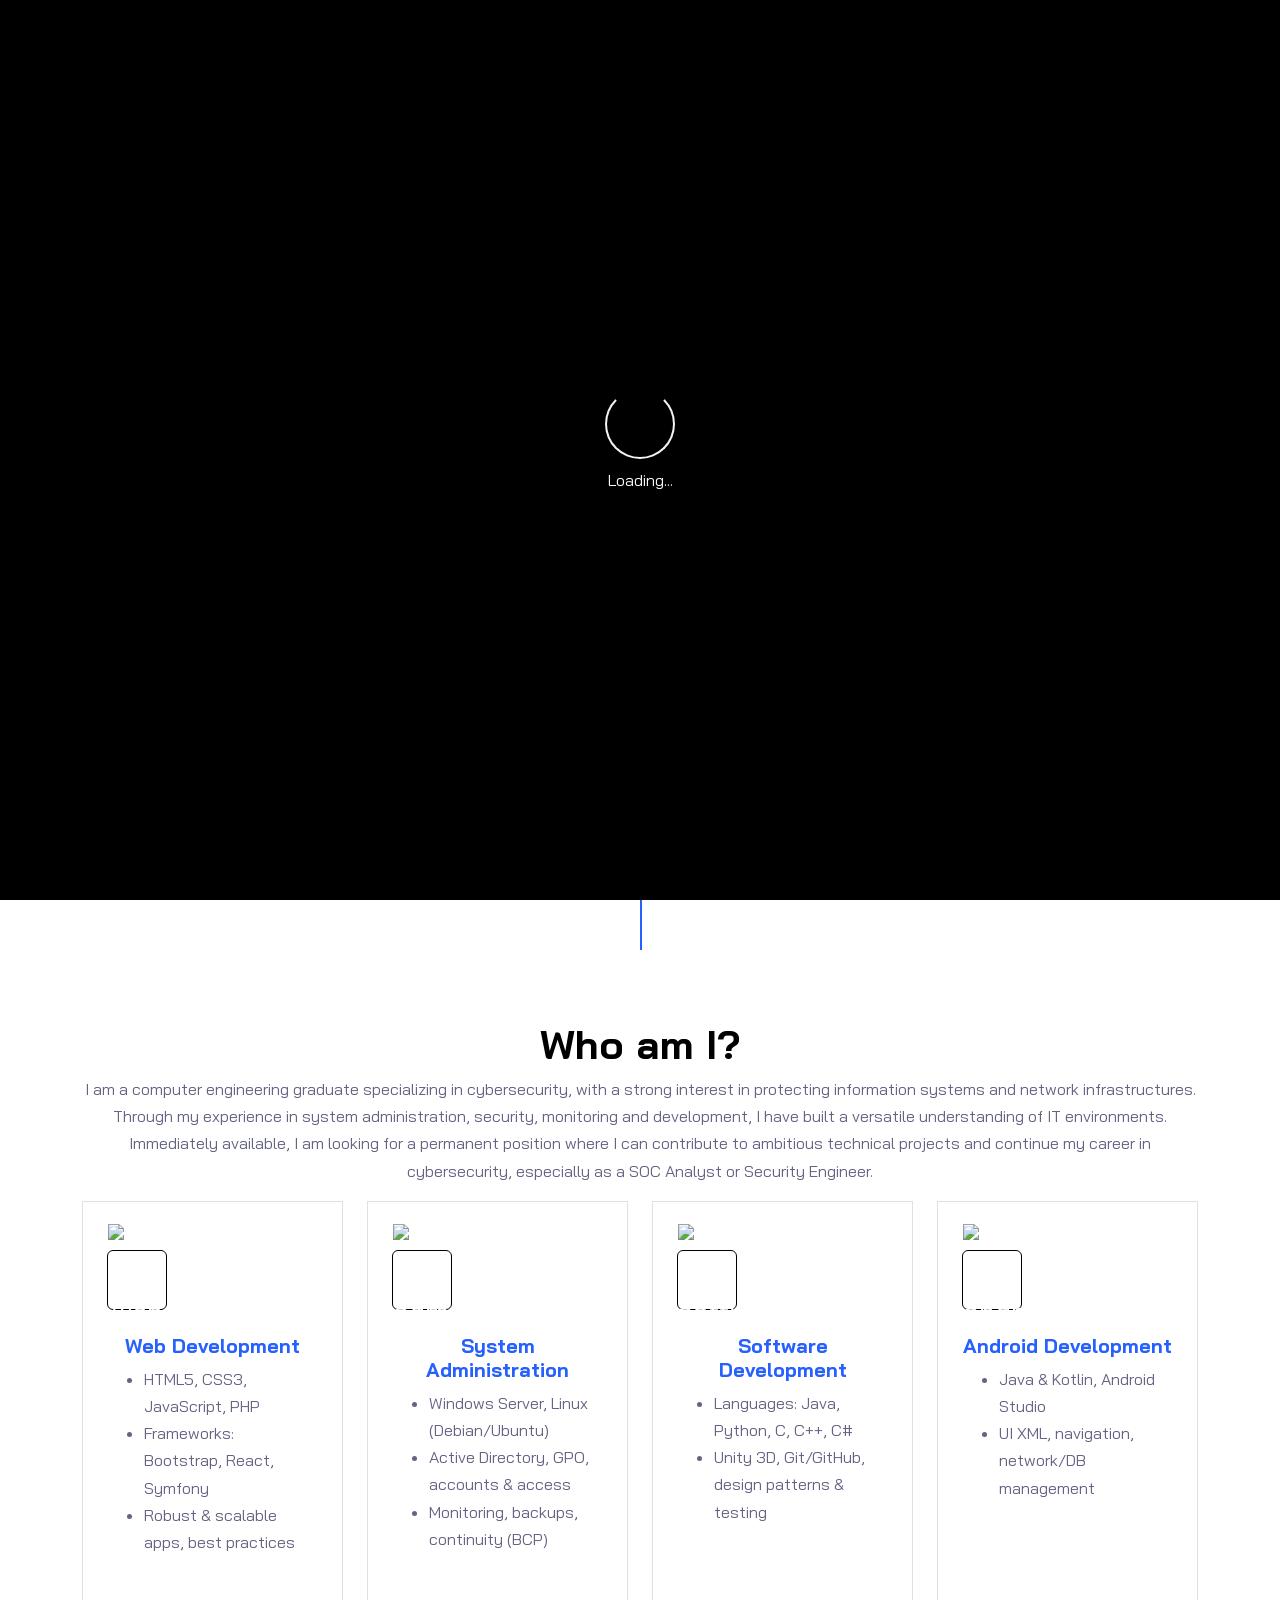
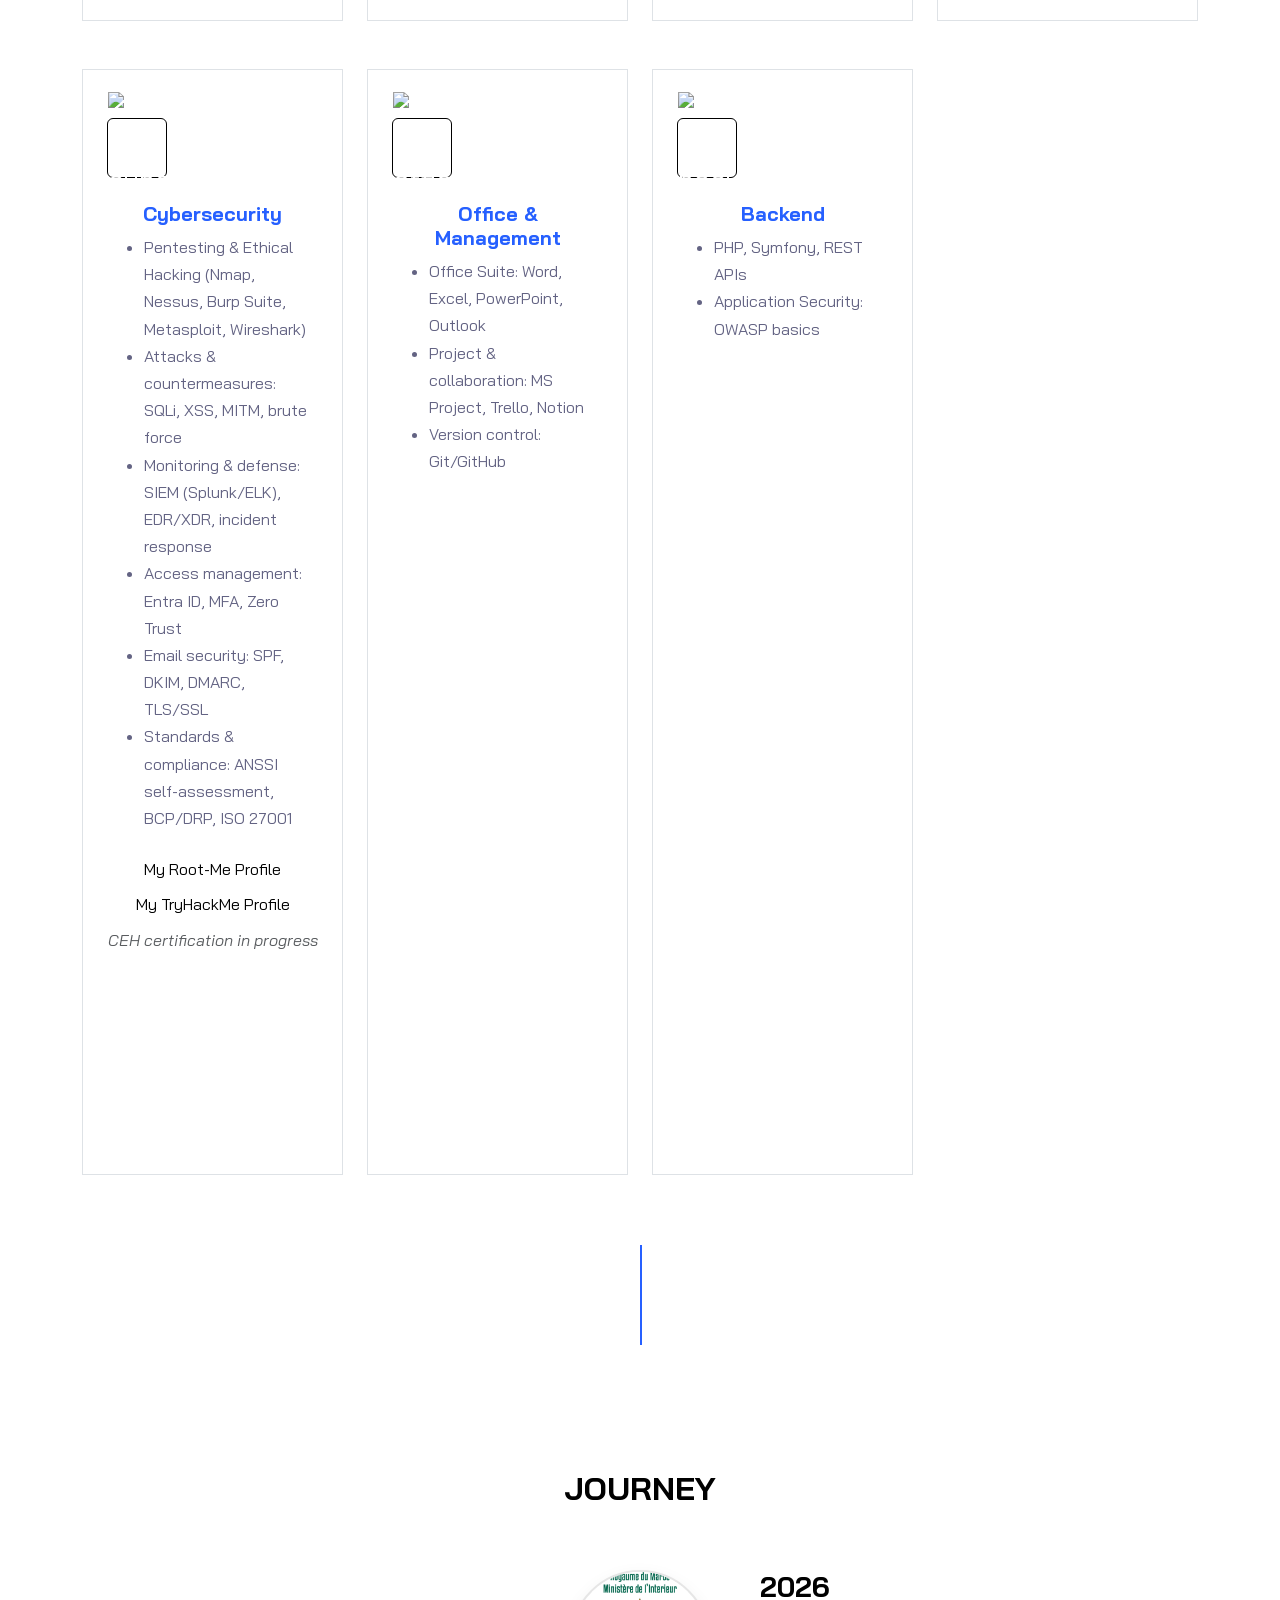
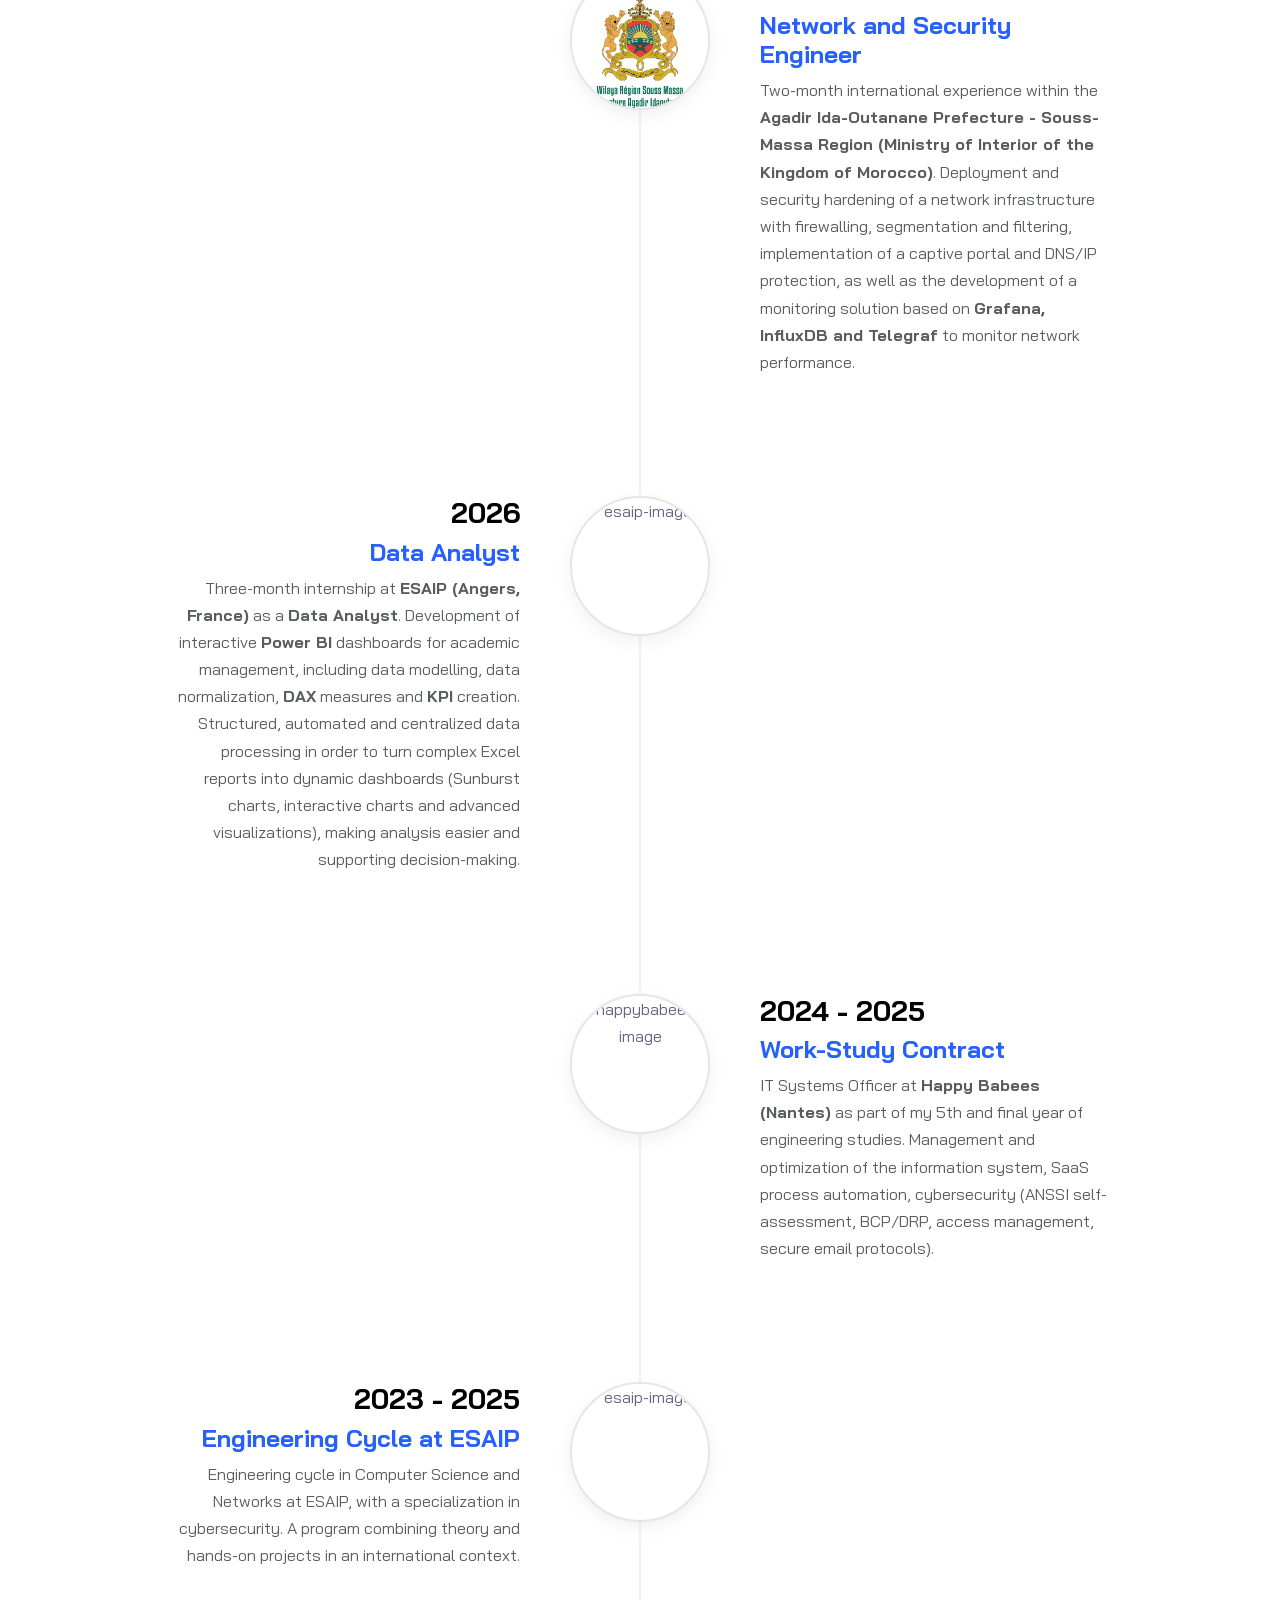
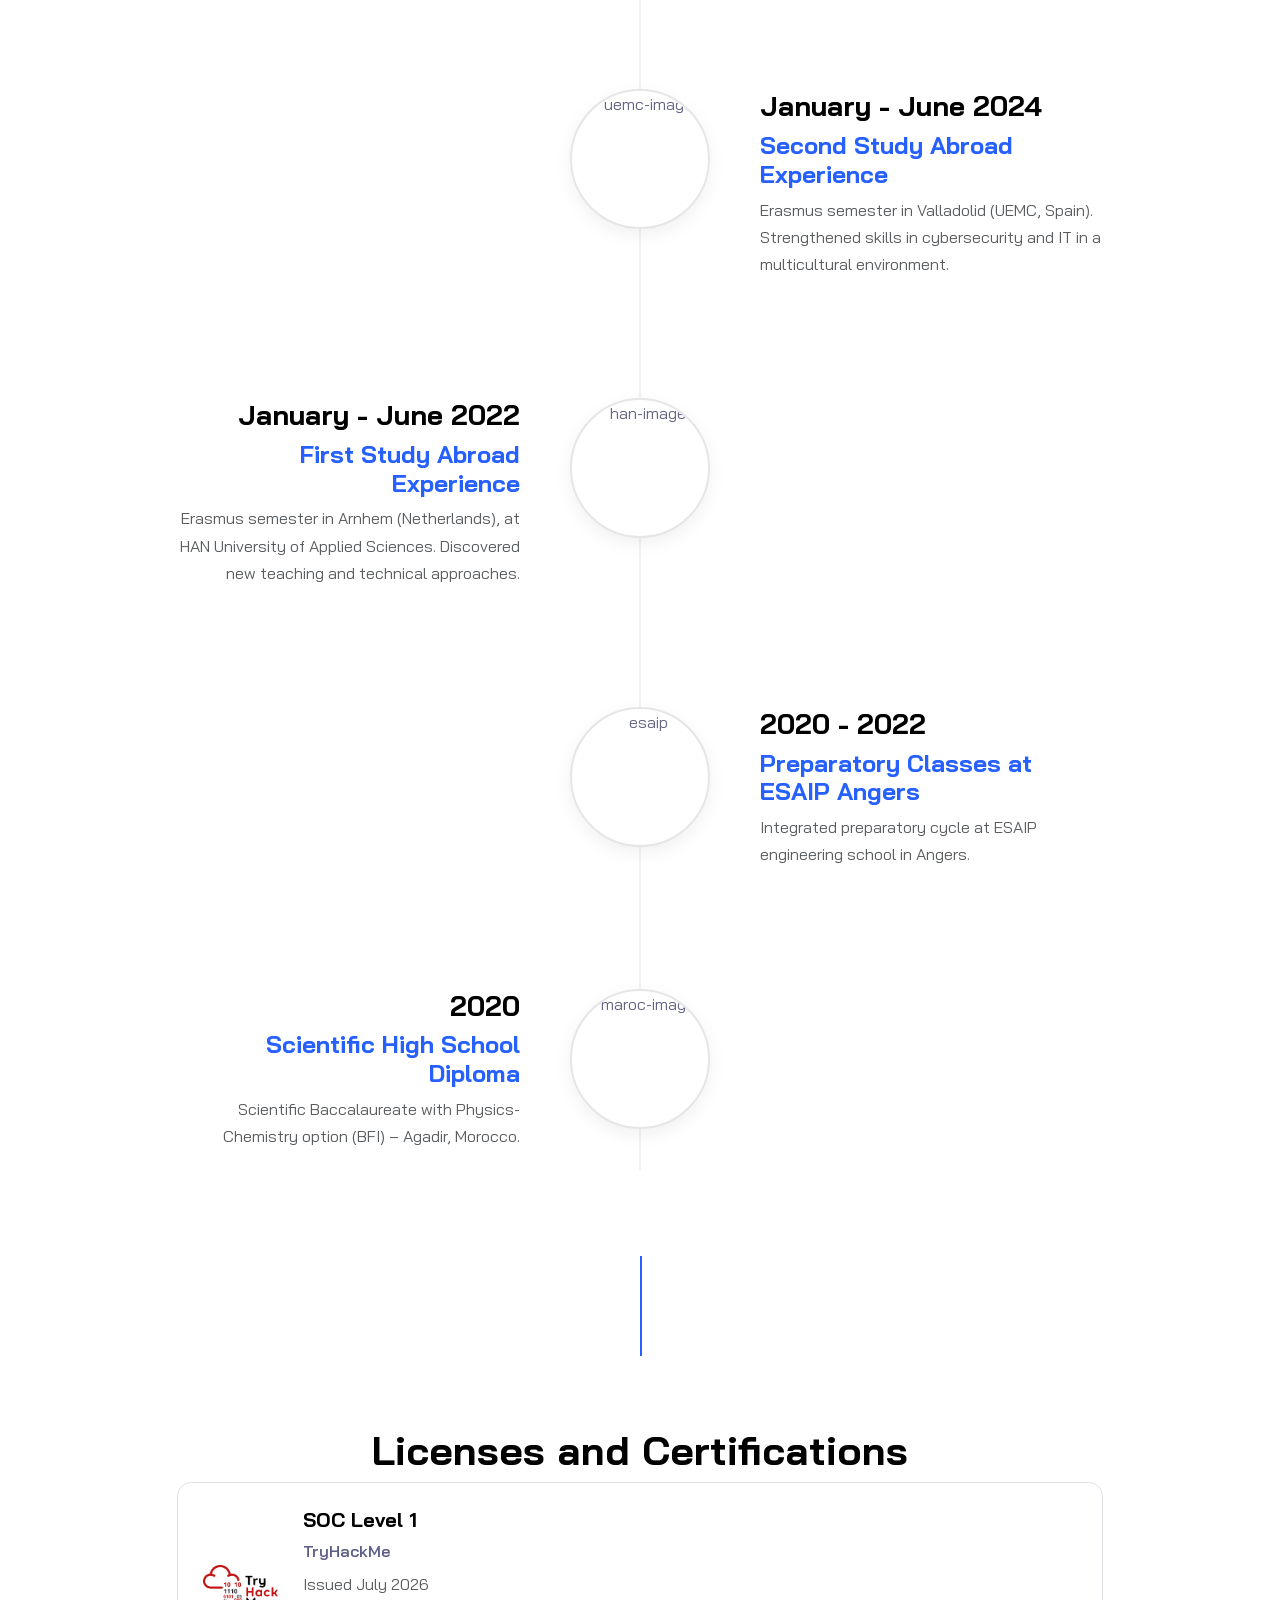
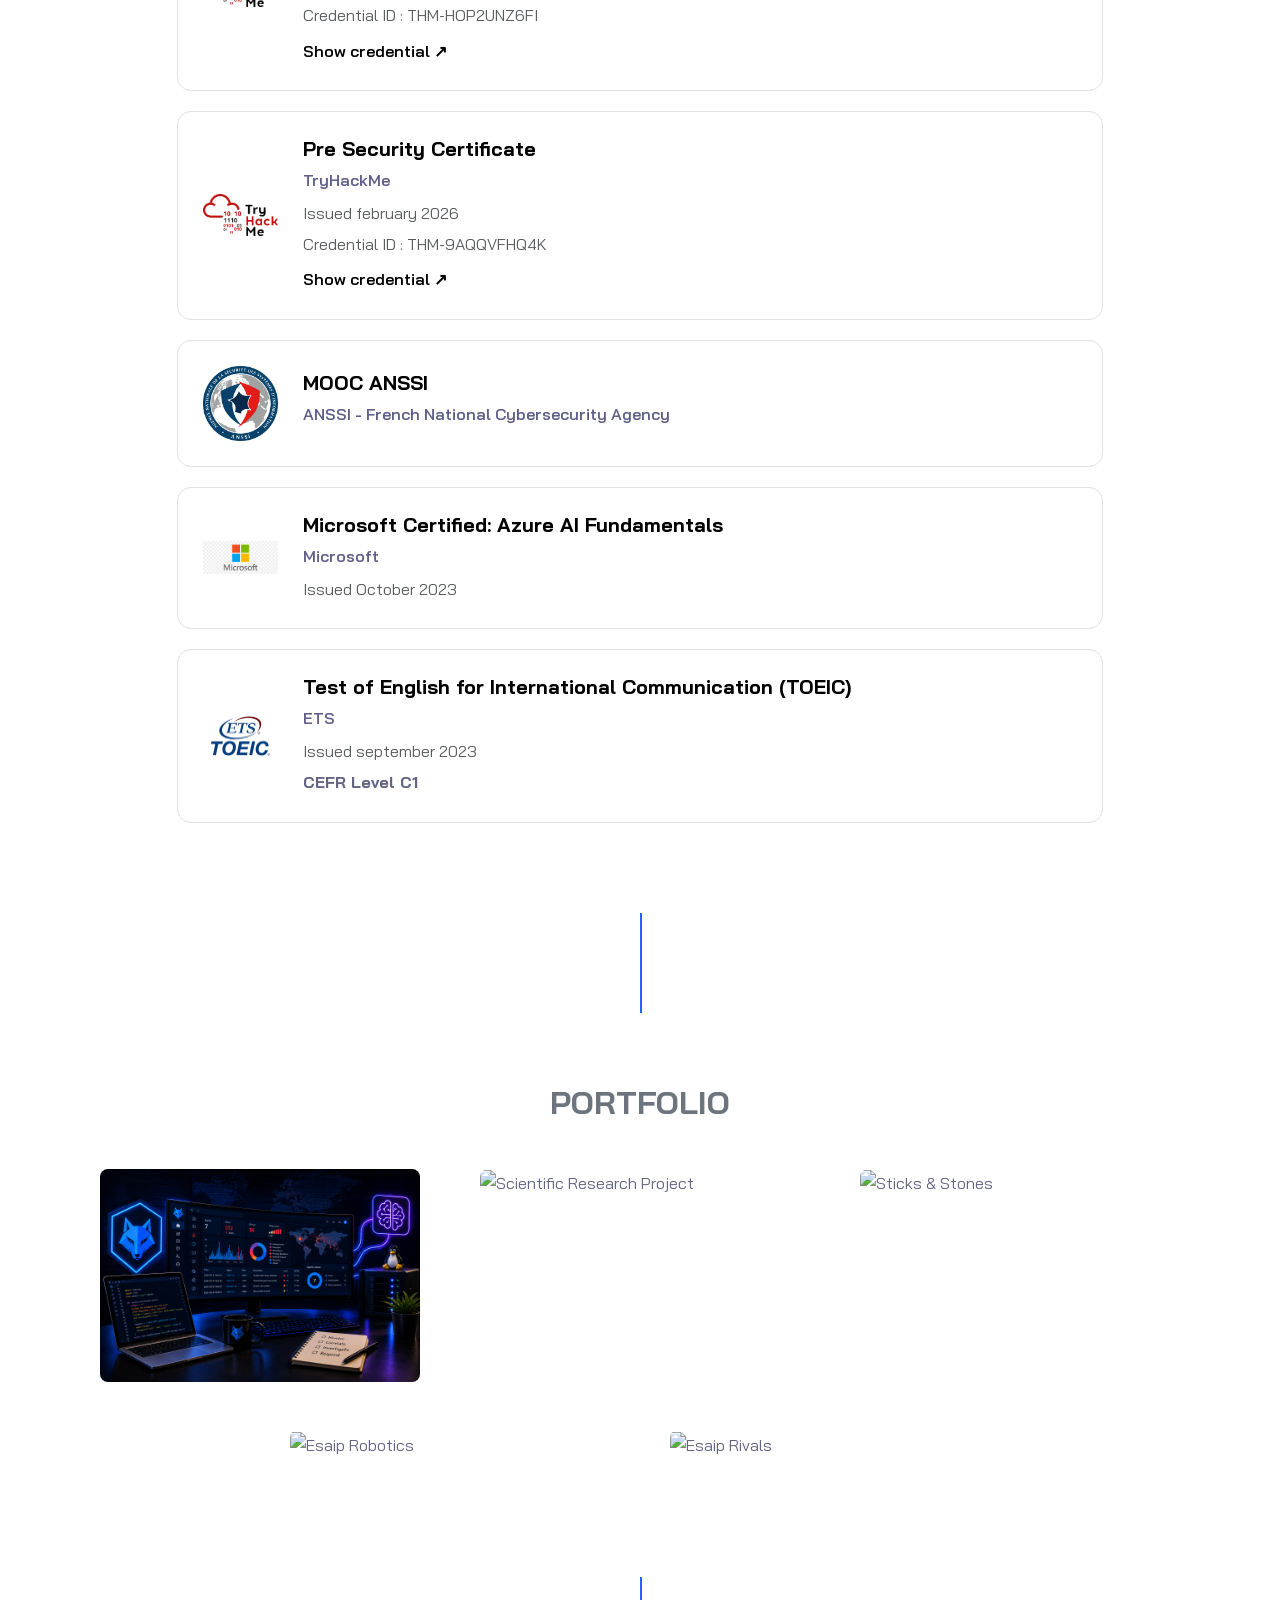
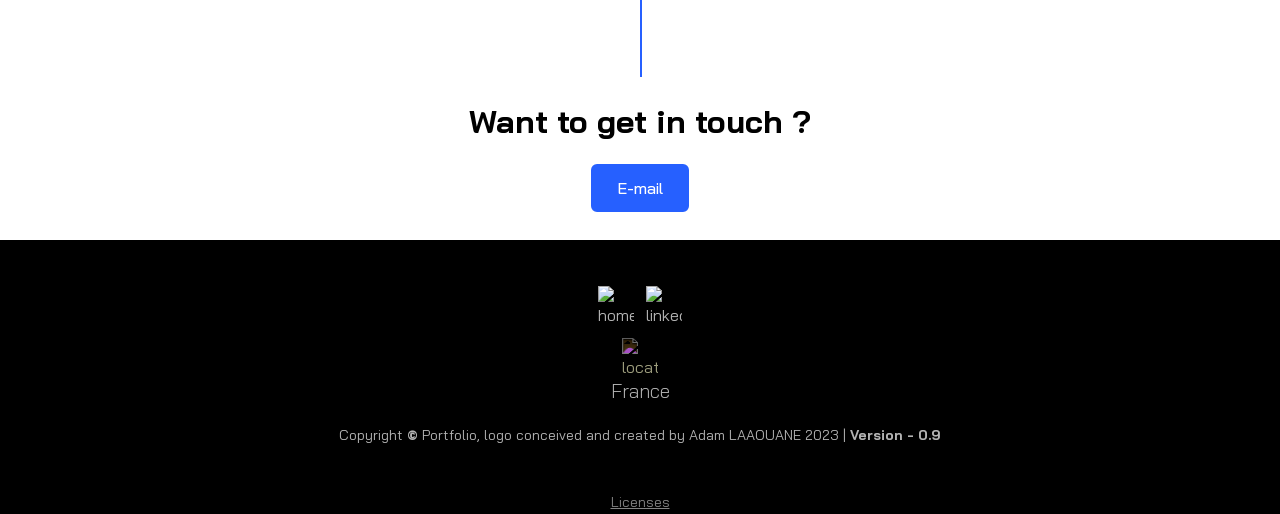
==== commit 5ab7803d: "ez" ====
--- a/en.html
+++ b/en.html
@@ -573,71 +573,110 @@
             </div>
             <!-- Portfolio Grid Items-->
             <div class="row justify-content-center">
-                <!-- Portfolio Item 1-->
+
+                <!-- Portfolio Item 5 - AI-Augmented SOC Homelab-->
                 <div class="col-md-9 col-lg-4 mb-5" data-aos="fade-up" data-aos-delay="100">
+                    <div class="portfolio-item mx-auto" data-bs-toggle="modal" data-bs-target="#portfolioModal5"
+                        id="div-moove">
+
+                        <div
+                            class="portfolio-item-caption d-flex align-items-center justify-content-center h-100 w-100">
+                            <div class="portfolio-item-caption-content text-center text-white">
+                                <p class="h4 portfolio-item-texte">AI-Augmented SOC Homelab</p>
+                                <p class="lead" style="color:white;">Blue Team / SIEM / AI</p>
+                                <p><b>2026</b></p>
+                            </div>
+                        </div>
+
+                        <img class="img-fluid" src="assets/img/ai-soc-homelab.png" alt="AI-Augmented SOC Homelab" />
+                    </div>
+                </div>
+
+
+                <!-- Portfolio Item 4 - PSIR-->
+                <div class="col-md-9 col-lg-4 mb-5" data-aos="fade-up" data-aos-delay="200">
+                    <div class="portfolio-item mx-auto" data-bs-toggle="modal" data-bs-target="#portfolioModal4"
+                        id="div-moove">
+
+                        <div
+                            class="portfolio-item-caption d-flex align-items-center justify-content-center h-100 w-100">
+                            <div class="portfolio-item-caption-content text-center text-white">
+                                <p class="h4 portfolio-item-texte">
+                                   Scientific Research Project
+                                </p>
+                                <p class="lead" style="color:white;">IA & Cyber-resilience</p>
+                                <p><b>2023-2024</b></p>
+                            </div>
+                        </div>
+
+                        <img class="img-fluid" src="assets/img/PSIR.jpg"
+                            alt="Scientific Research Project"
+                            srcset="assets/webp/PSIR.webp, assets/img/PSIR.jpg" />
+                    </div>
+                </div>
+
+
+                <!-- Portfolio Item 1 - Sticks & Stones-->
+                <div class="col-md-9 col-lg-4 mb-5" data-aos="fade-up" data-aos-delay="300">
                     <div class="portfolio-item mx-auto" data-bs-toggle="modal" data-bs-target="#portfolioModal1"
                         id="div-moove">
+
                         <div
                             class="portfolio-item-caption d-flex align-items-center justify-content-center h-100 w-100">
                             <div class="portfolio-item-caption-content text-center text-white">
                                 <p class="h4 portfolio-item-texte">Sticks & Stones</p>
-                                <p class="lead" style="color:white;">Unity 3d</p>
+                                <p class="lead" style="color:white;">Unity 3D</p>
                                 <p><b>2022</b></p>
                             </div>
                         </div>
+
                         <img class="img-fluid" src="assets/img/ss.png" alt="Sticks & Stones"
                             srcset="assets/webp/ss.webp, assets/img/ss.png" />
                     </div>
                 </div>
-                <!-- Portfolio Item 2-->
-                <div class="col-md-9 col-lg-4 mb-5" data-aos="fade-up" data-aos-delay="200">
+
+
+                <!-- Portfolio Item 2 - Esaip Robotics-->
+                <div class="col-md-9 col-lg-4 mb-5" data-aos="fade-up" data-aos-delay="100">
                     <div class="portfolio-item mx-auto" data-bs-toggle="modal" data-bs-target="#portfolioModal2"
                         id="div-moove">
+
                         <div
                             class="portfolio-item-caption d-flex align-items-center justify-content-center h-100 w-100">
                             <div class="portfolio-item-caption-content text-center text-white">
                                 <p class="h4 portfolio-item-texte">Esaip Robotics</p>
-                                <p class="lead" style="color:white;">Python , C </p>
+                                <p class="lead" style="color:white;">Python, C</p>
                                 <p><b>2022</b></p>
                             </div>
                         </div>
+
                         <img class="img-fluid" src="assets/img/er.png" alt="Esaip Robotics"
                             srcset="assets/webp/er.webp, assets/img/er.png" />
                     </div>
                 </div>
-                <!-- Portfolio Item 3-->
-                <div class="col-md-9 col-lg-4 mb-5" data-aos="fade-up" data-aos-delay="300">
+
+
+                <!-- Portfolio Item 3 - Esaip Rivals-->
+                <div class="col-md-9 col-lg-4 mb-5" data-aos="fade-up" data-aos-delay="200">
                     <div class="portfolio-item mx-auto" data-bs-toggle="modal" data-bs-target="#portfolioModal3"
                         id="div-moove">
+
                         <div
                             class="portfolio-item-caption d-flex align-items-center justify-content-center h-100 w-100">
                             <div class="portfolio-item-caption-content text-center text-white">
-                                <p class="h4 portfolio-item-texte">Esport Tournament</p>
-                                <p class="lead" style="color:white;"> Esaip Rivals</p>
+                                <p class="h4 portfolio-item-texte">Esport tournament</p>
+                                <p class="lead" style="color:white;">Esaip Rivals</p>
                                 <p><b>2021</b></p>
                             </div>
                         </div>
+
                         <img class="img-fluid" src="assets/img/tournoi.png" alt="Esaip Rivals"
                             srcset="assets/webp/tournoi.webp, assets/img/tournoi.png" />
                     </div>
                 </div>
-                <!-- Portfolio Item 4-->
-                <div class="col-md-9 col-lg-4 mb-5" data-aos="fade-up" data-aos-delay="100">
-                    <div class="portfolio-item mx-auto" data-bs-toggle="modal" data-bs-target="#portfolioModal4"
-                        id="div-moove">
-                        <div
-                            class="portfolio-item-caption d-flex align-items-center justify-content-center h-100 w-100">
-                            <div class="portfolio-item-caption-content text-center text-white">
-                                <p class="h4 portfolio-item-texte">Scientific Research Project</p>
-                                <p class="lead" style="color:white;">PSIR</p>
-                                <p><b>2023-2024</b></p>
-                            </div>
-                        </div>
-                        <img class="img-fluid" src="assets/img/PSIR.jpg" alt="PSIR"
-                            srcset="assets/webp/PSIR.webp, assets/img/PSIR.jpg" />
-                    </div>
-                </div>
-            </div>
+
+            </div>
+        </div>
         </div>
     </section>
 
@@ -677,7 +716,7 @@
                 <img class="social-icon" data-aos="fade-down" data-aos-delay="100"
                     src="assets/img/icons8-epingle-de-carte-30.png" style="filter : invert(1);" alt="location"
                     srcset="assets/webp/icons8-epingle-de-carte-30.webp ,assets/img/icons8-epingle-de-carte-30.png" />
-                <p class=" lead"> Angers, France</p>
+                <p class=" lead"> France</p>
                 <p class="text-lead small mb-3">
                     Copyright <b>&copy;</b> Portfolio, logo conceived and created by Adam LAAOUANE 2023 | <b>Version -
                         0.9</b>
@@ -911,7 +950,199 @@
             </div>
         </div>
     </div>
-
+    <!-- Portfolio Modal 5-->
+ <div class="portfolio-modal modal fade" id="portfolioModal5" tabindex="-1" aria-labelledby="portfolioModal5"
+    aria-hidden="true">
+
+    <div class="modal-dialog modal-xl">
+        <div class="modal-content">
+
+            <div class="modal-header border-0">
+                <button class="btn-close" type="button" data-bs-dismiss="modal" aria-label="Close"></button>
+            </div>
+
+            <div class="modal-body text-center pb-5">
+
+                <div class="container">
+                    <div class="row justify-content-center">
+
+                        <div class="col-lg-10">
+
+                            <!-- Portfolio Modal - Title-->
+                            <h2 class="portfolio-modal-title text-secondary text-uppercase mb-4">
+                                AI-Augmented SOC Homelab
+                            </h2>
+
+                            <!-- Icon Divider-->
+                            <div class="divider-custom">
+                                <div class="divider-custom-line"></div>
+
+                                <div class="divider-custom-icon">
+                                    <i class="fas fa-shield-halved"></i>
+                                </div>
+
+                                <div class="divider-custom-line"></div>
+                            </div>
+
+
+                            <!-- Hero Image-->
+                            <img class="img-fluid rounded shadow mb-5" style="max-width: 900px;"
+                                src="assets/img/ai-soc-homelab.png" alt="AI-Augmented SOC Homelab" />
+
+
+                            <!-- Project Overview-->
+                            <h4 class="text-secondary text-uppercase mb-3">
+                                Project Overview
+                            </h4>
+
+                            <p class="mb-4" style="text-align: justify;">
+                                Design and deployment of a virtualized SOC homelab built to
+                                reproduce the core functions of a Blue Team environment.
+                                The lab centralizes security events from multiple systems
+                                to enable monitoring, detection and analysis through a
+                                SIEM/XDR platform.
+                            </p>
+
+                            <p class="mb-5" style="text-align: justify;">
+                                The project also includes controlled security scenarios
+                                designed to generate realistic alerts and reproduce the
+                                first stages of a SOC analyst workflow: telemetry collection,
+                                event triage, analysis, contextualization and investigation.
+                            </p>
+
+
+                            <!-- Architecture-->
+                            <h4 class="text-secondary text-uppercase mb-3">
+                                SOC Architecture
+                            </h4>
+
+                            <img class="img-fluid rounded shadow mb-4" style="max-width: 900px;"
+                                src="assets/img/soc-architecture.png" alt="SOC Homelab Architecture" />
+
+                            <p class="mb-5" style="text-align: justify;">
+                                The environment is built around several virtual machines,
+                                including Windows and Linux endpoints monitored by Wazuh agents.
+                                Events are centralized on the Wazuh server, where they are
+                                analyzed, correlated and displayed through the SOC dashboard.
+                            </p>
+
+
+                            <!-- Detection-->
+                            <h4 class="text-secondary text-uppercase mb-3">
+                                Detection & Investigation
+                            </h4>
+
+                            <img class="img-fluid rounded shadow mb-4" style="max-width: 900px;"
+                                src="assets/img/wazuh-alert.png" alt="Wazuh Security Alert" />
+
+                            <p class="mb-5" style="text-align: justify;">
+                                Multiple scenarios are executed within the lab to generate
+                                security events that can be observed through Wazuh.
+                                The goal is to reproduce a SOC triage workflow by identifying
+                                the source of each event, its context and severity, as well as
+                                relevant information for further investigation.
+                            </p>
+
+
+                            <!-- AI Integration-->
+                            <h4 class="text-secondary text-uppercase mb-3">
+                                AI-Assisted Triage
+                            </h4>
+
+                            <img class="img-fluid rounded shadow mb-4" style="max-width: 900px;"
+                                src="assets/img/ai-alert-analysis.png" alt="AI Assisted SOC Alert Analysis" />
+
+                            <p class="mb-4" style="text-align: justify;">
+                                An AI layer is integrated into the workflow to assist with
+                                the analysis of security alerts generated by the SOC.
+                                Events can be sent to a local language model through an
+                                automated pipeline to produce a concise and actionable
+                                summary for the analyst.
+                            </p>
+
+                            <p class="mb-5" style="text-align: justify;">
+                                The model can help identify relevant information within an
+                                alert, summarize the observed behavior, provide additional
+                                context and suggest possible next steps for further investigation.
+                            </p>
+
+
+                            <!-- Key Implementations-->
+                            <h4 class="text-secondary text-uppercase mb-3">
+                                Key Implementations
+                            </h4>
+
+                            <ul class="text-start mb-5"
+                                style="max-width: 750px; margin-left: auto; margin-right: auto;">
+
+                                <li class="mb-2">
+                                    Deployment and configuration of a Wazuh SIEM/XDR platform
+                                </li>
+
+                                <li class="mb-2">
+                                    Monitoring of Windows and Linux endpoints
+                                </li>
+
+                                <li class="mb-2">
+                                    Centralization and analysis of system and security events
+                                </li>
+
+                                <li class="mb-2">
+                                    Creation of security scenarios to generate detection alerts
+                                </li>
+
+                                <li class="mb-2">
+                                    Alert analysis and triage through the Wazuh dashboard
+                                </li>
+
+                                <li class="mb-2">
+                                    Use of the MITRE ATT&CK framework to contextualize detections
+                                </li>
+
+                                <li class="mb-2">
+                                    Integration of a local LLM into the analysis workflow
+                                </li>
+
+                                <li class="mb-2">
+                                    Automated alert enrichment using Python and APIs
+                                </li>
+
+                            </ul>
+
+
+                            <!-- Technologies-->
+                            <p class="text-lead mb-4">
+                                <b>Technologies:</b>
+                                Wazuh, Windows, Linux, Sysmon, MITRE ATT&CK,
+                                Python, PowerShell, REST API, Local LLM, Virtualization
+                            </p>
+
+
+                            <!-- Github Button (temporarily disabled)
+                            <a class="btn btn-dark me-2" href="TON-LIEN-GITHUB" target="_blank">
+
+                                <i class="fab fa-github fa-fw"></i>
+                                GitHub
+                            </a>
+                            -->
+
+
+                            <!-- Close Button-->
+                            <button class="btn btn-primary" data-bs-dismiss="modal">
+
+                                <i class="fas fa-xmark fa-fw"></i>
+                                Close
+                            </button>
+
+                        </div>
+
+                    </div>
+                </div>
+
+            </div>
+        </div>
+    </div>
+</div>
 
     <!-- Licenses-->
     <div class="portfolio-modal modal fade" id="Licenses" tabindex="-1" aria-labelledby="Licenses" aria-hidden="true">
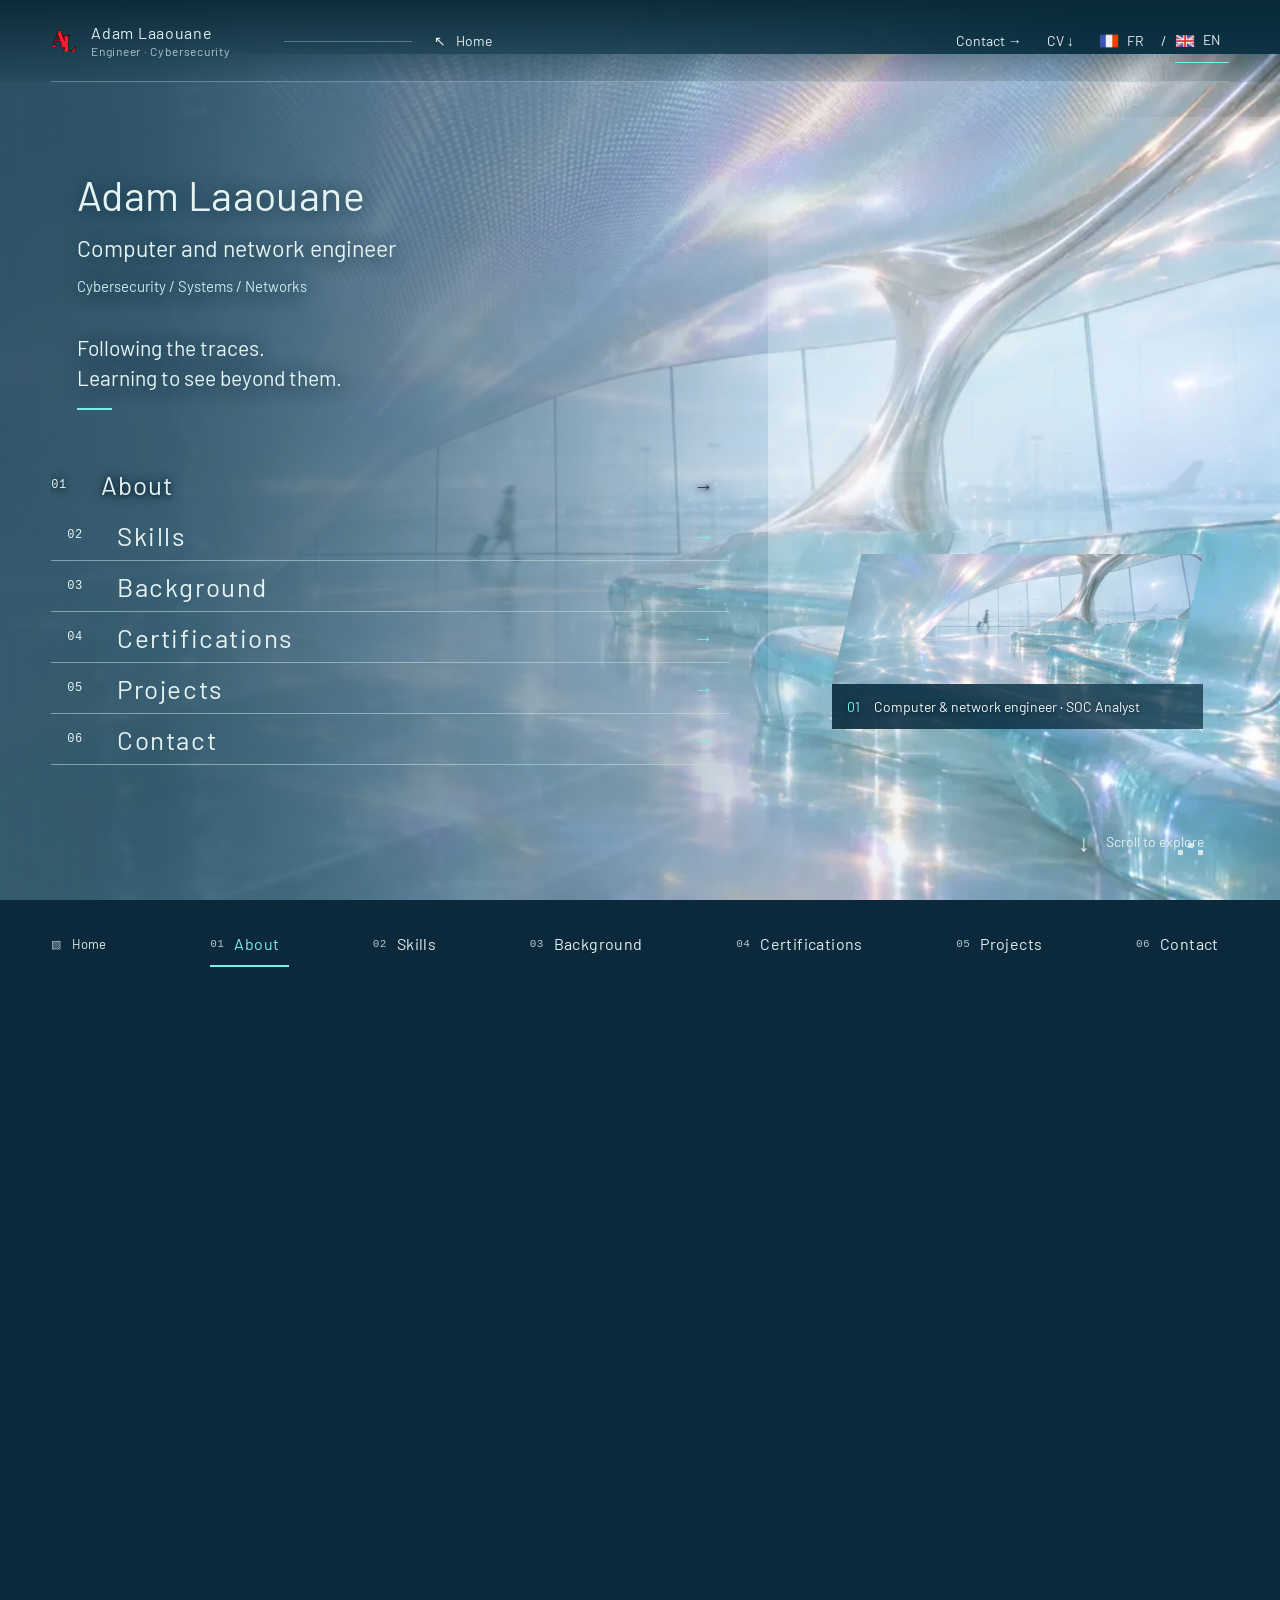
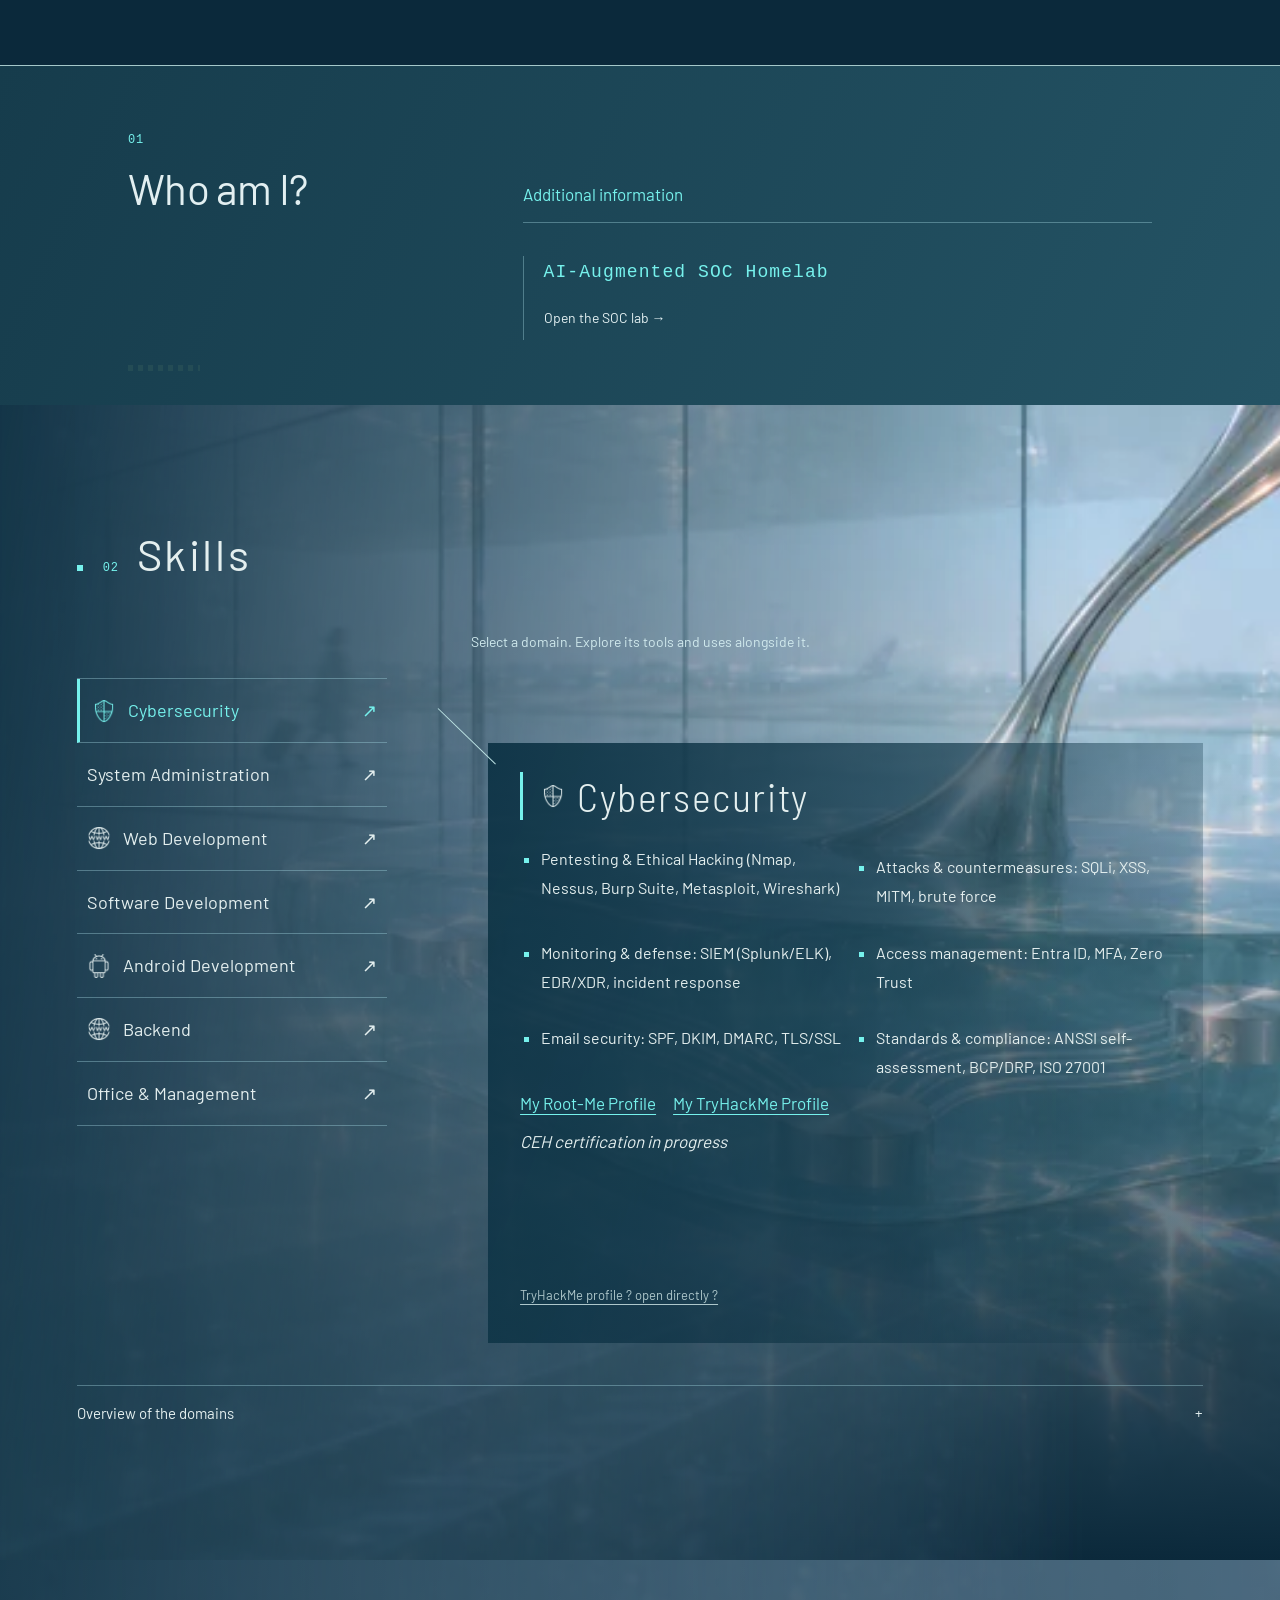
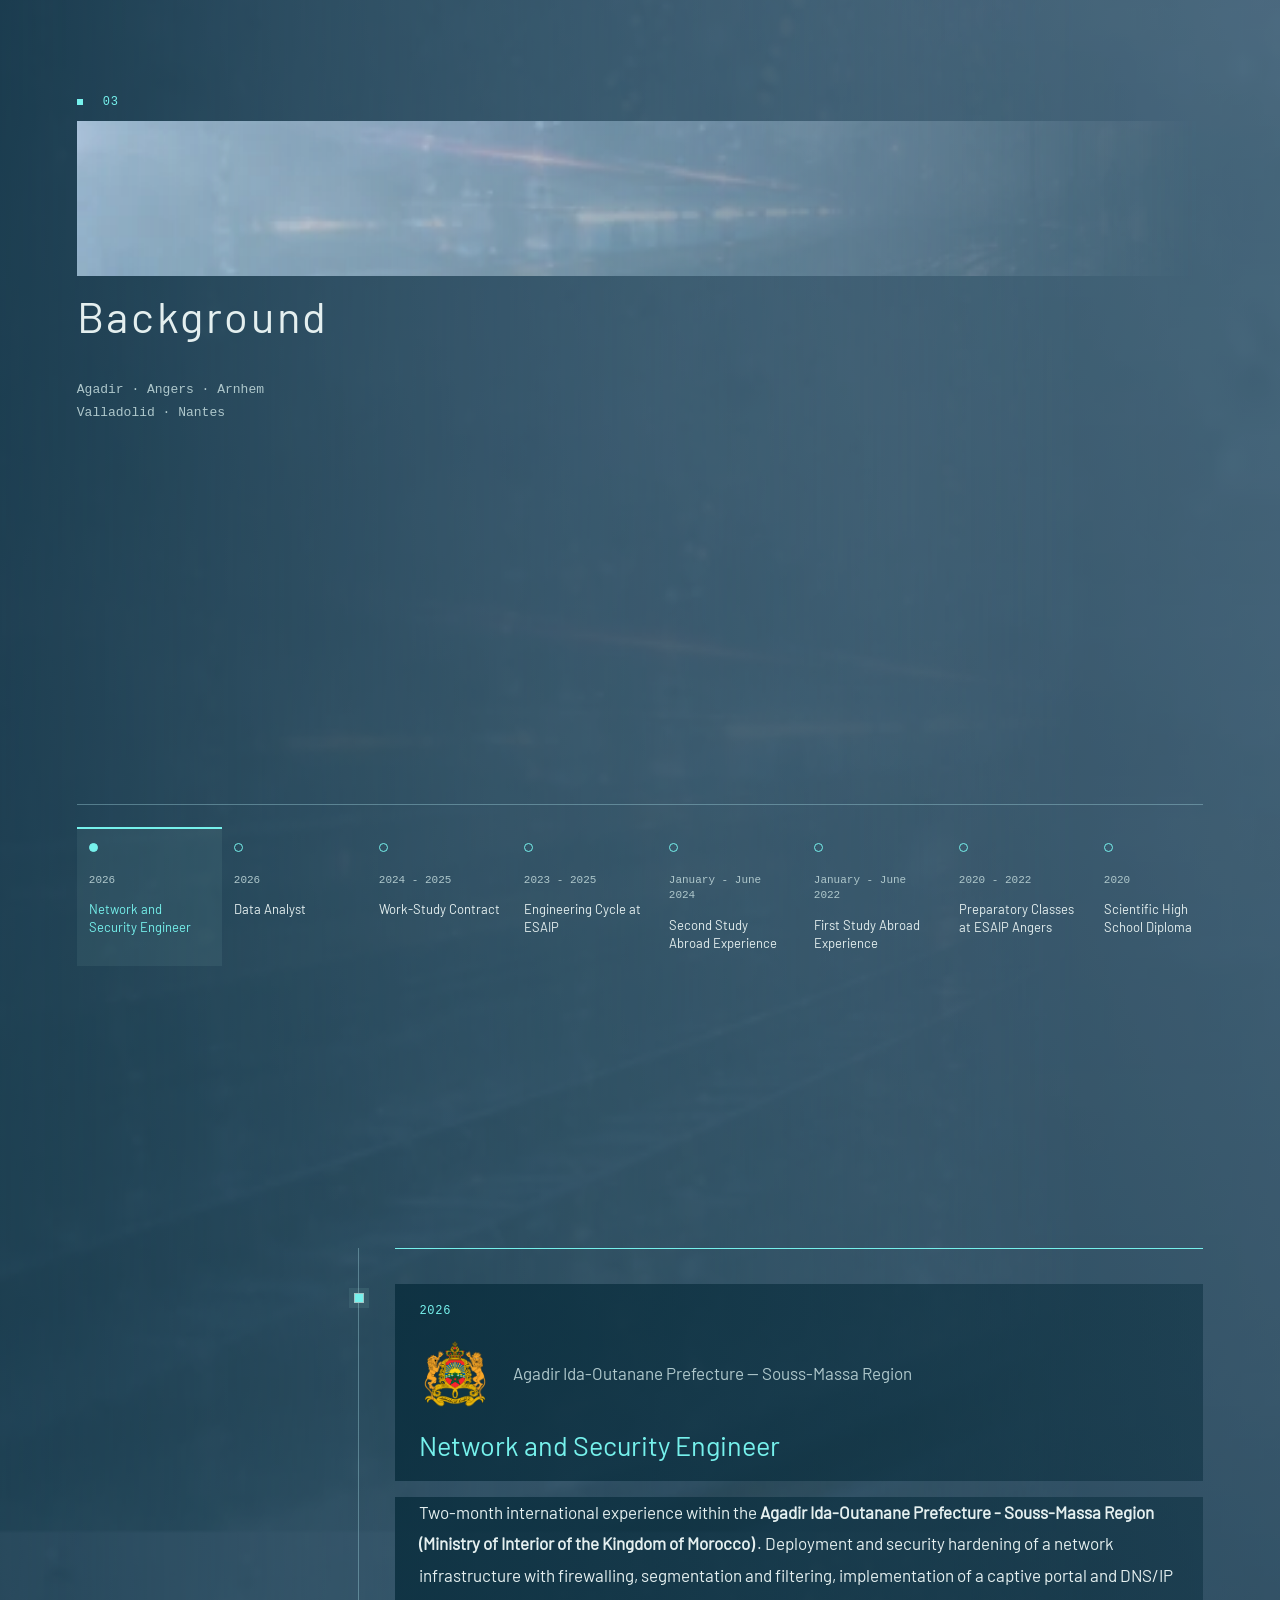
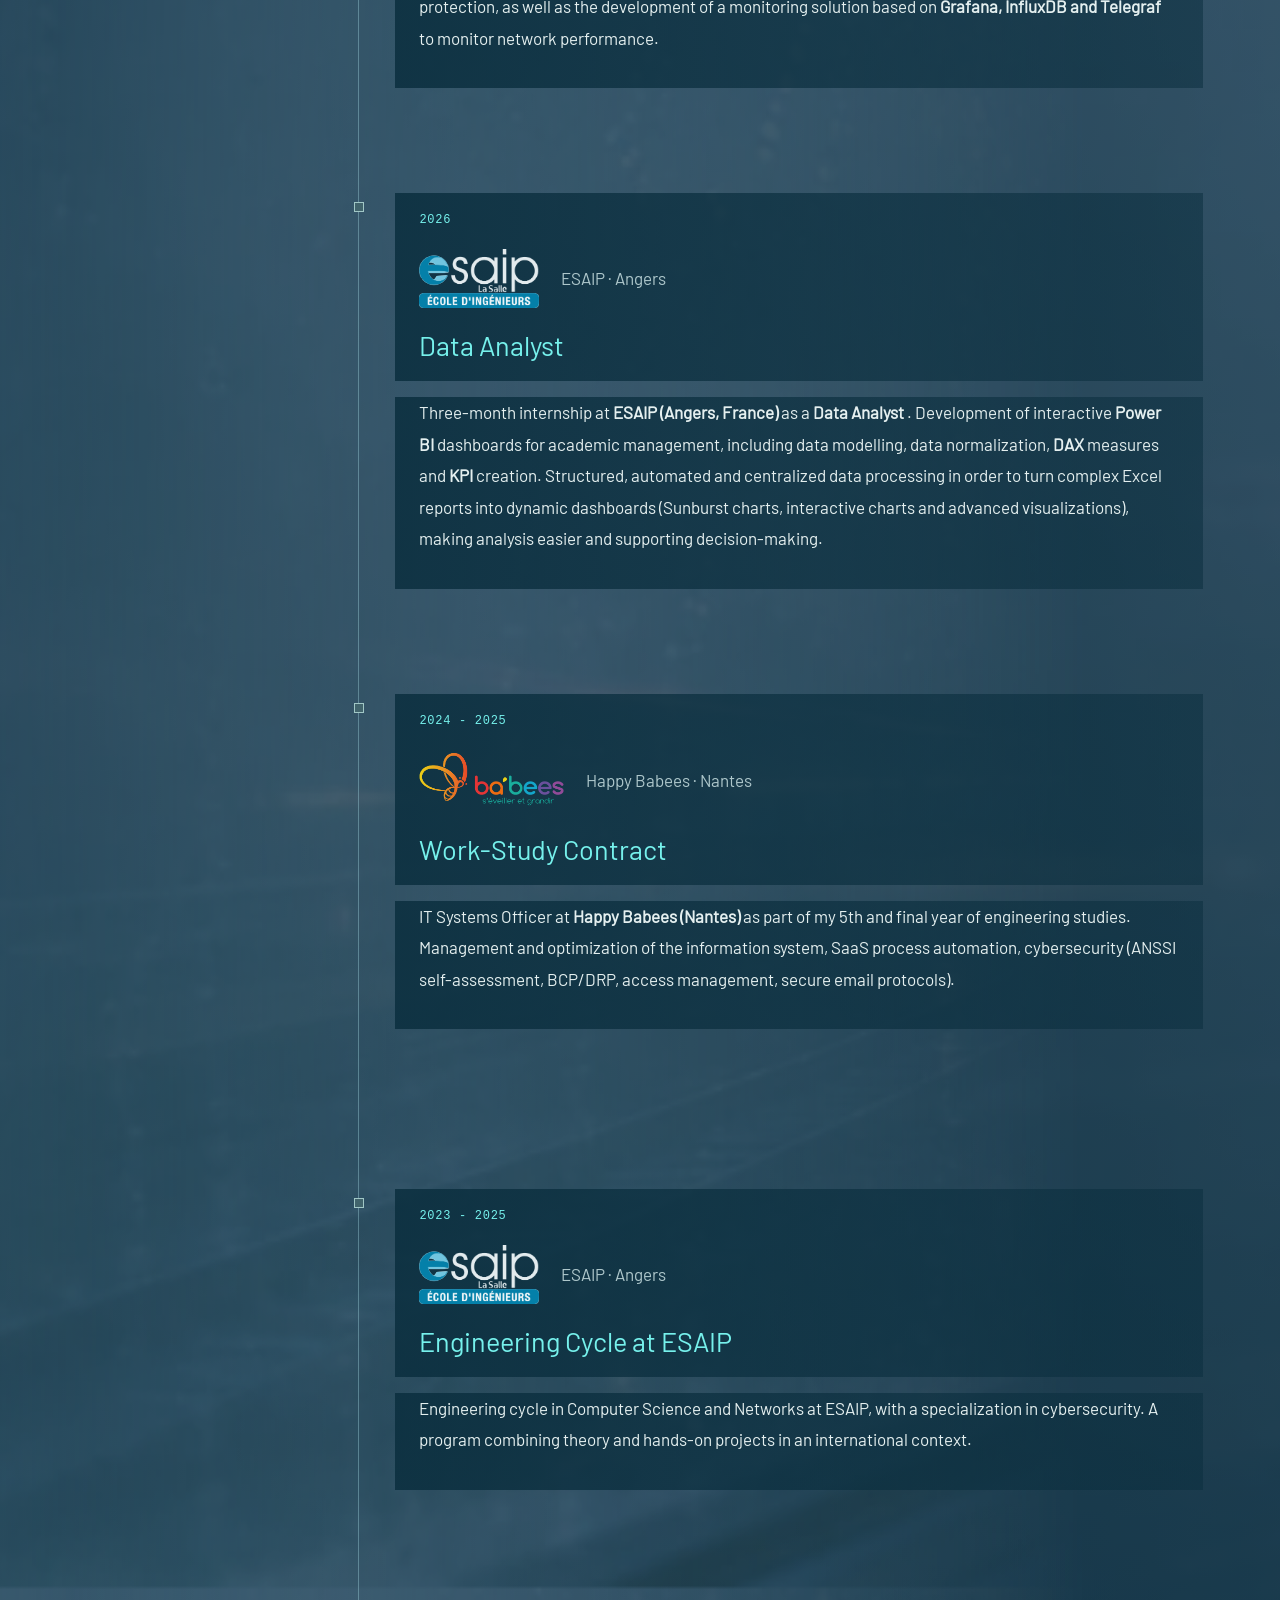
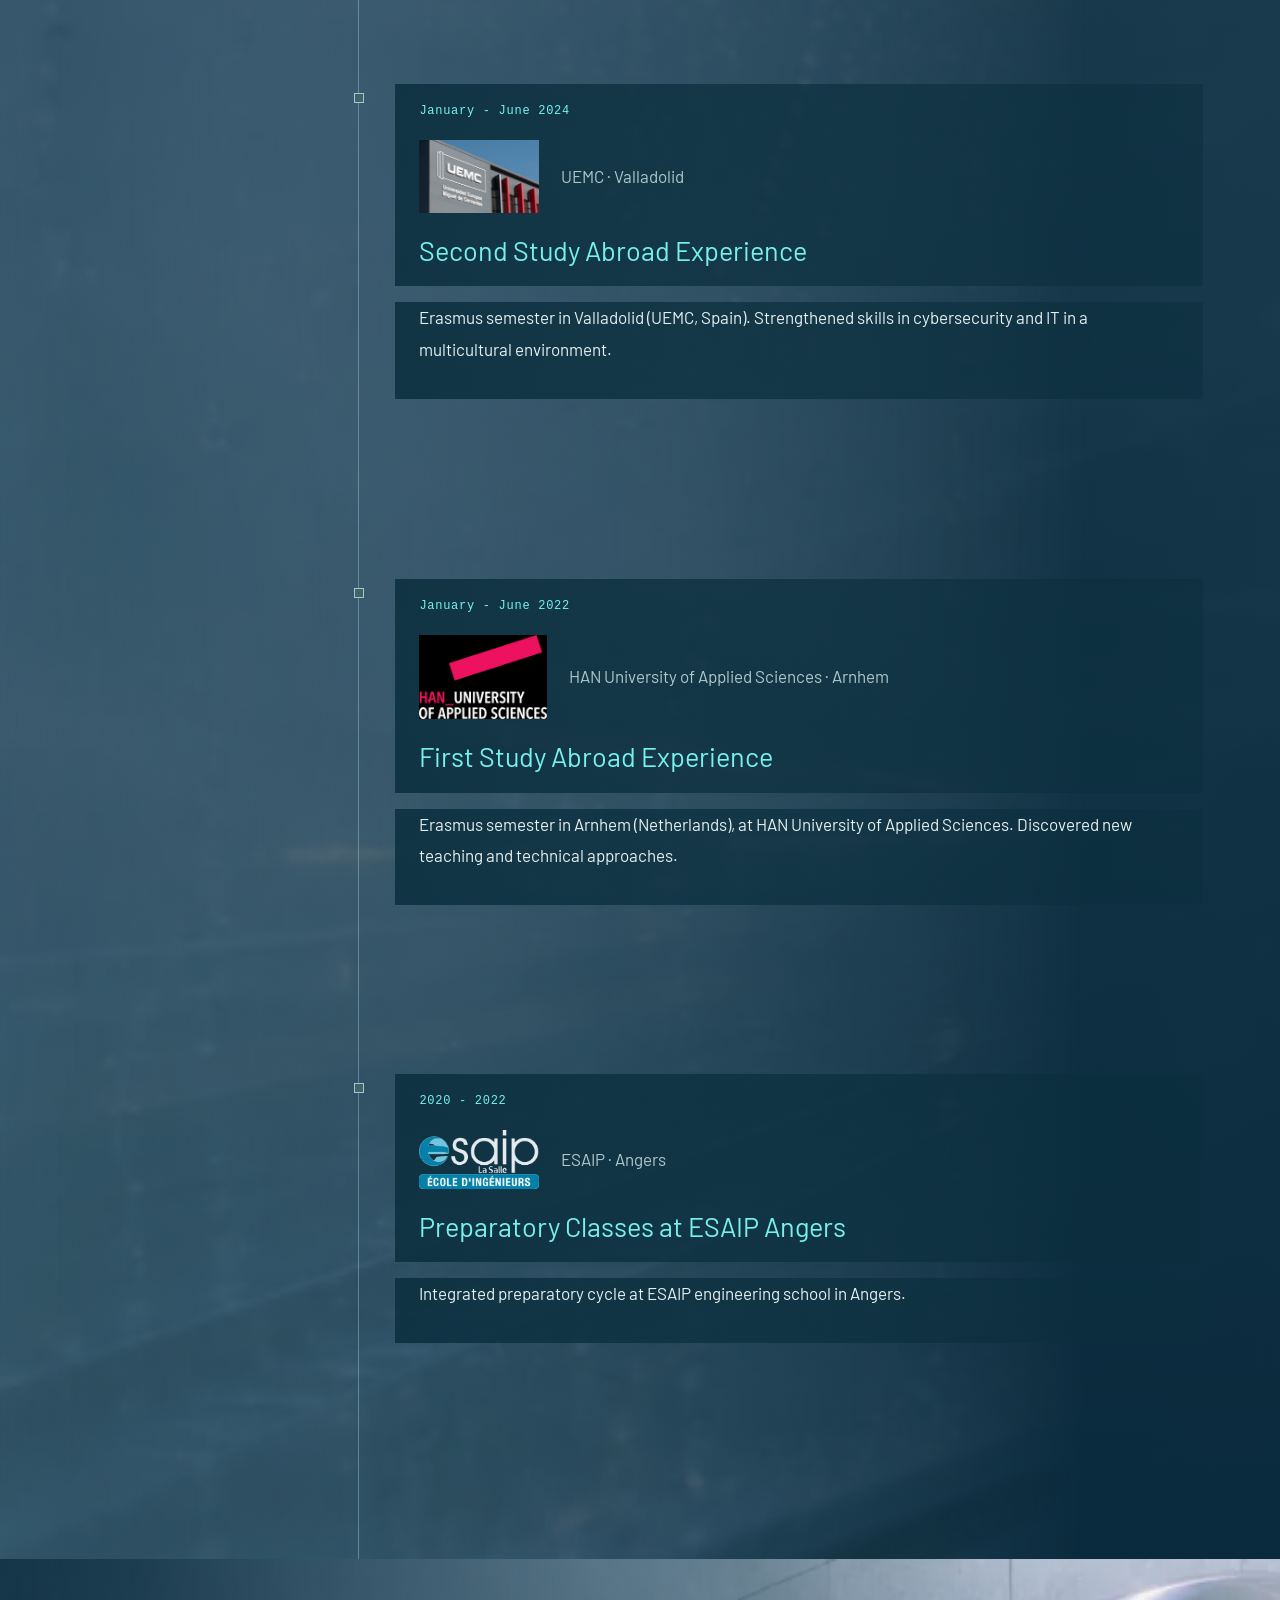
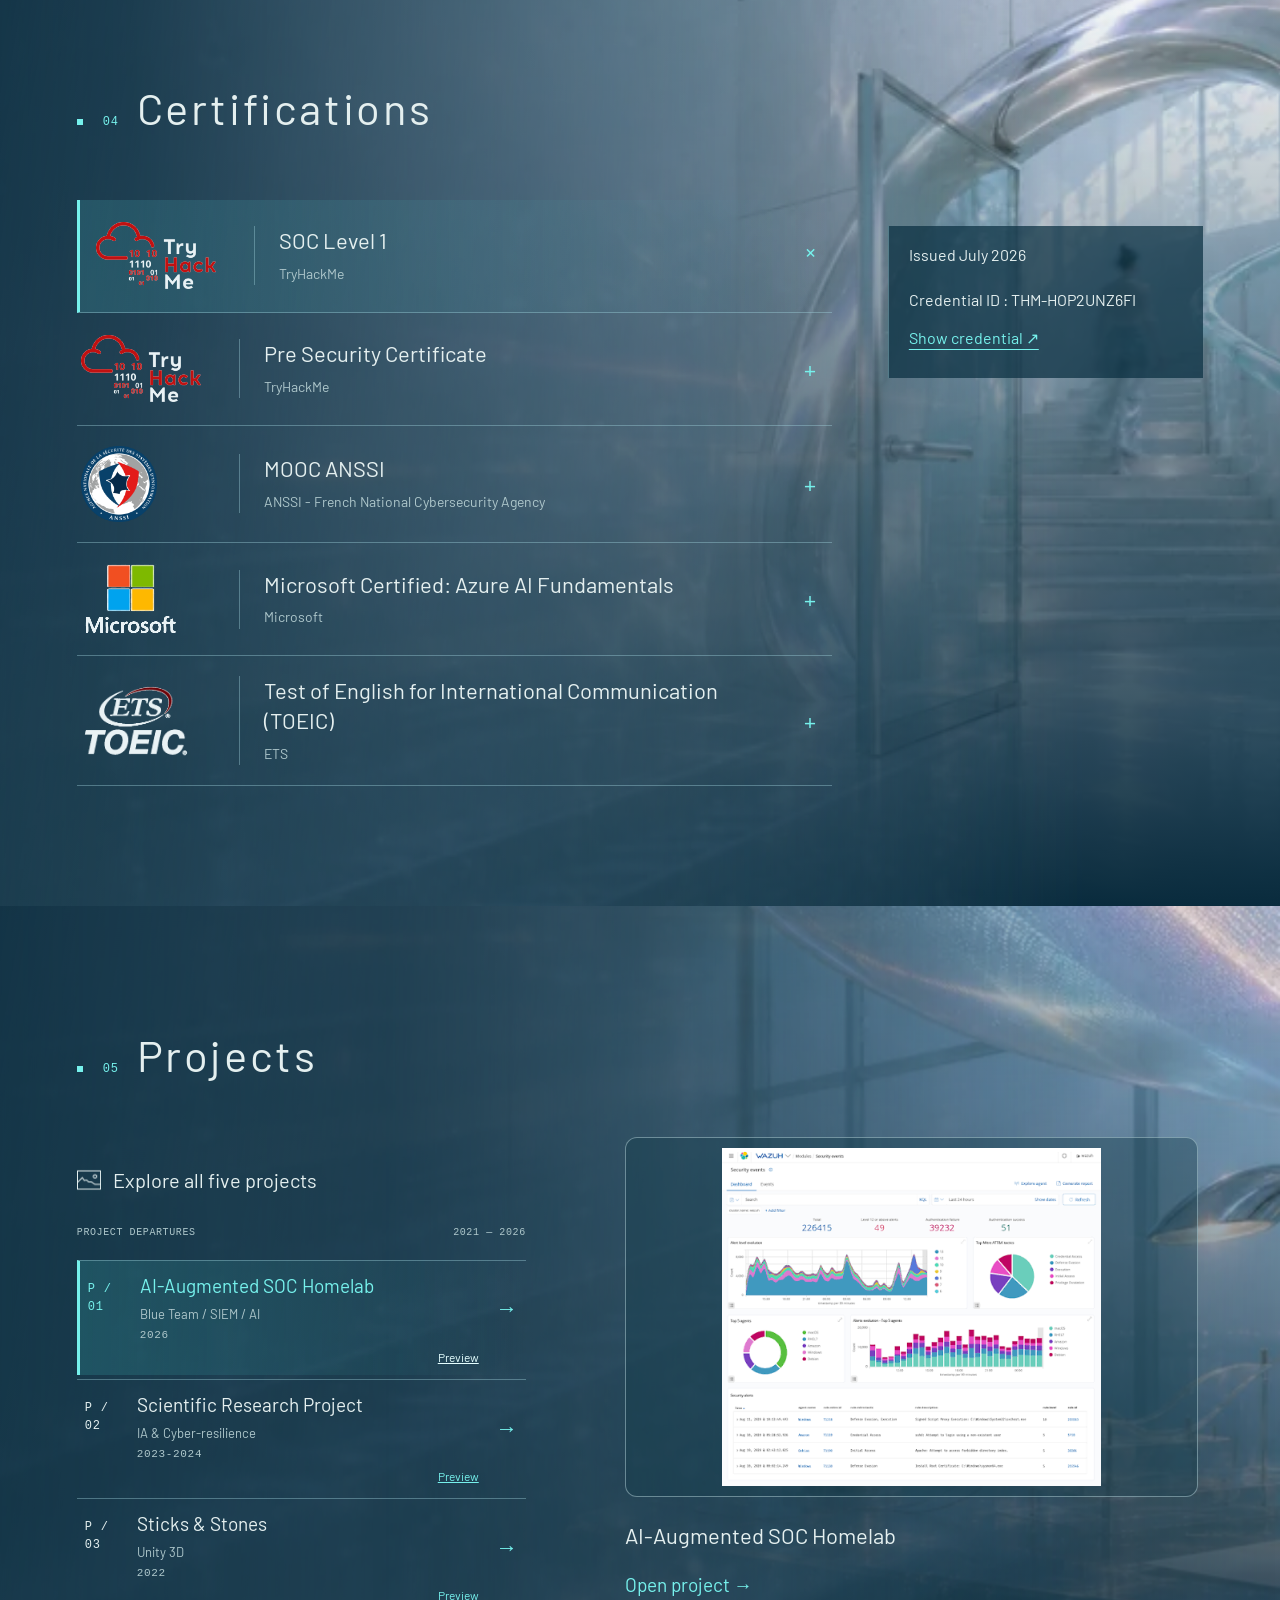
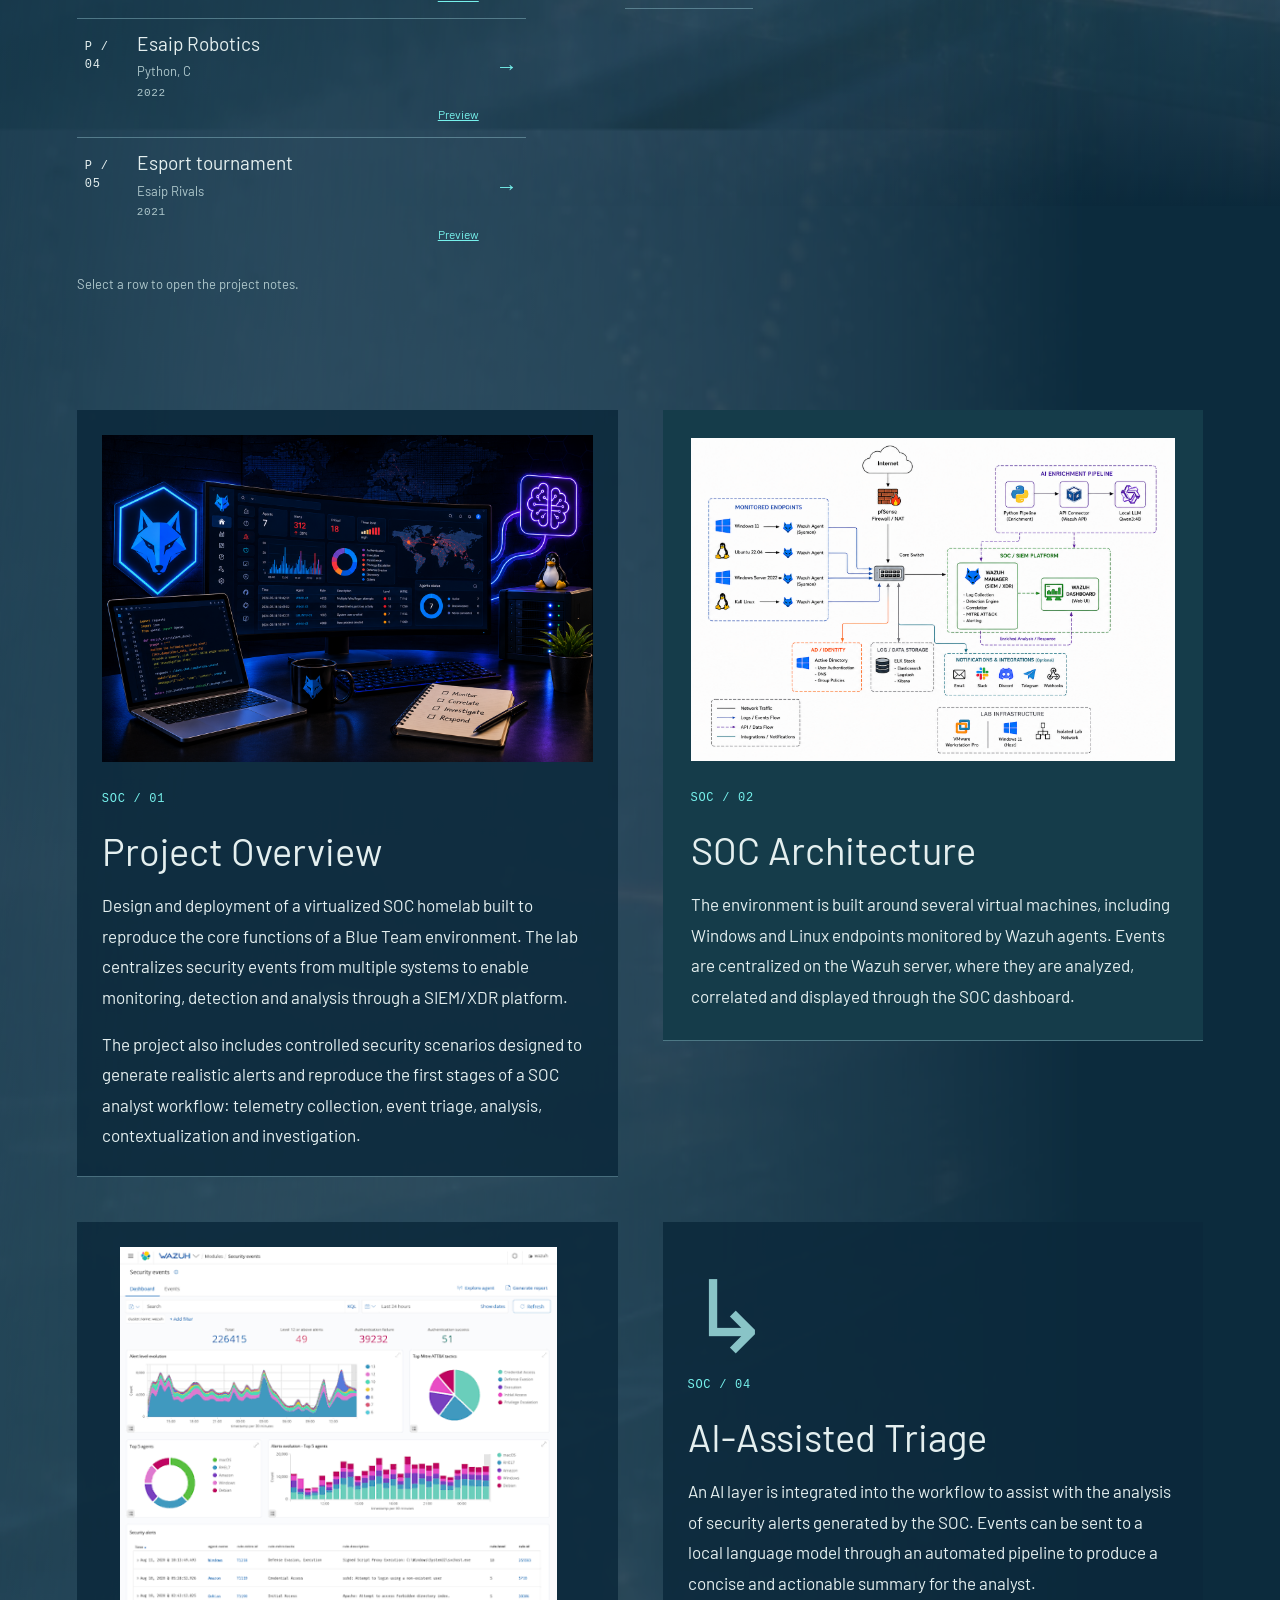
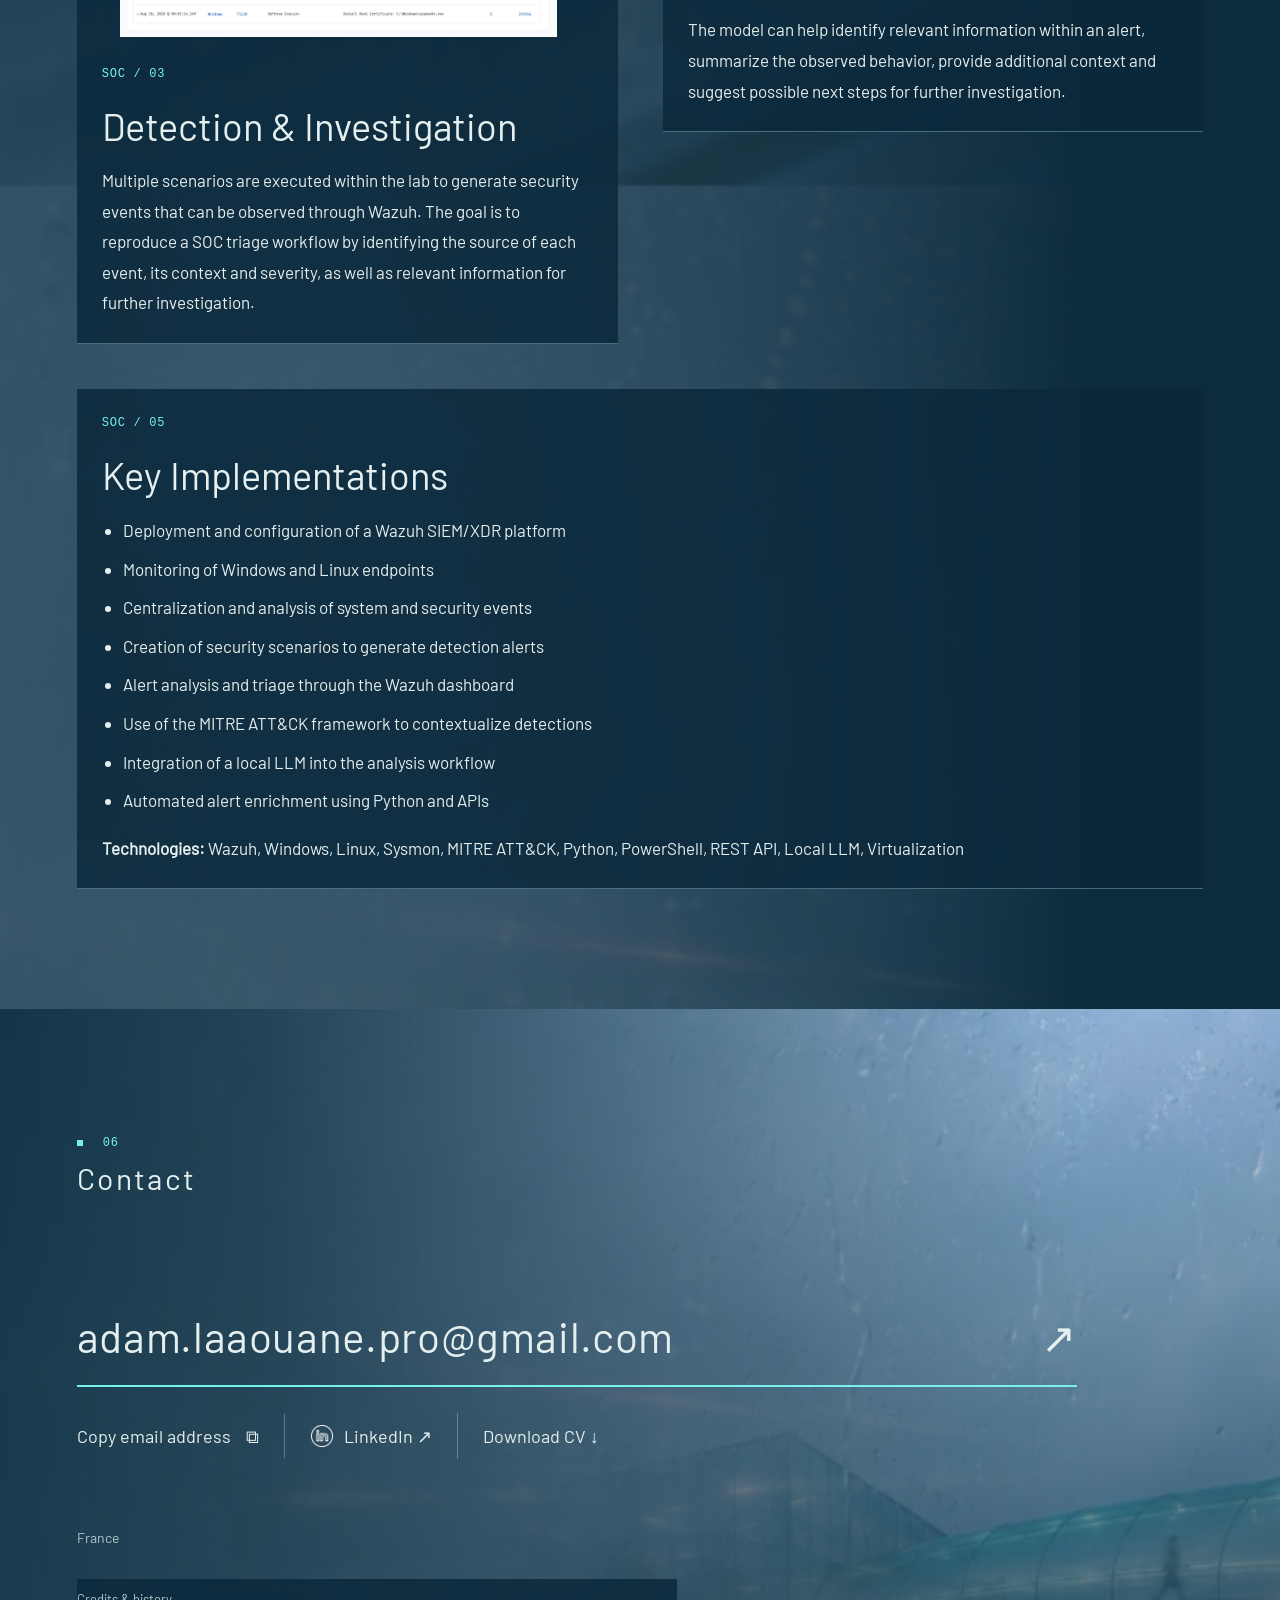
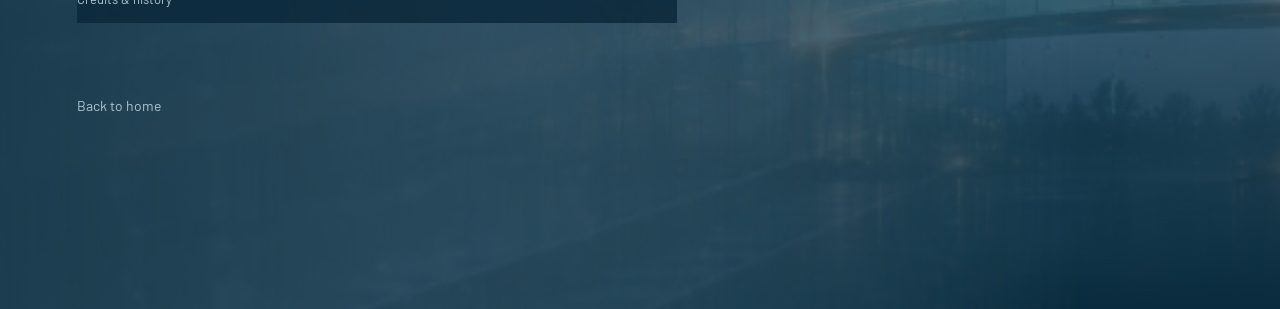
==== commit 65dd4e2d: "new shit" ====
--- a/en.html
+++ b/en.html
@@ -1,933 +1,1684 @@
 <!DOCTYPE html>
-<html lang="en">
-
-<head>
-    <meta charset="utf-8">
-    <meta name="viewport" content="width=device-width, initial-scale=1, shrink-to-fit=no">
-    <meta
-        content="Portfolio of Adam LAAOUANE, engineering student at ESAIP Angers in Computer Science and Networks, specializing in cybersecurity"
-        name="description">
-    <meta name="keywords"
-        content="student, engineer, computer science, networks, cybersecurity, ESAIP, esaip, Adam, LAAOUANE">
-    <meta name="news_keywords" content="Adam, laaouane,esaip, Computer Science, networks, ESAIP">
-    <meta name="description" content="Portfolio ADAM LAAOUANE - Engineering student at ESAIP">
-    <meta name="author" content="Adam LAAOUANE">
-    <meta name="robots" content="index, noimageindex">
-
-    <title>Adam's Portfolio</title>
-
-    <link rel="icon" type="image/png" href="assets/img/icon-inv.png">
-    <!-- Bootstrap-->
-    <link rel="stylesheet" href="https://cdn.jsdelivr.net/npm/bootstrap@5.2.0/dist/css/bootstrap.min.css">
-    <!-- CSS -->
-    <link rel="stylesheet" href="./assets/css/styles.css">
-</head>
-
-<body data-bs-spy="scroll" data-bs-target="#navbar">
-    <!-- Preloader -->
-    <div id="preloader">
-        <!-- séparer le spinner et le texte pour avoir le spinner et le texte en dessous-->
-        <div class="d-flex flex-column align-items-center">
-            <div class="spinner"></div>
-            <div class="text-light mt-2">
-                <p class="span-title">Loading...</p>
-            </div>
+<html data-scene="home" lang="en">
+ <head>
+  <meta charset="utf-8"/>
+  <meta content="width=device-width, initial-scale=1" name="viewport"/>
+  <meta content="Portfolio of Adam LAAOUANE, engineering student at ESAIP Angers in Computer Science and Networks, specializing in cybersecurity" name="description"/>
+  <meta content="student, engineer, computer science, networks, cybersecurity, ESAIP, esaip, Adam, LAAOUANE" name="keywords"/>
+  <meta content="Adam, laaouane,esaip, Computer Science, networks, ESAIP" name="news_keywords"/>
+  <meta content="Portfolio ADAM LAAOUANE - Engineering student at ESAIP" name="description"/>
+  <meta content="Adam LAAOUANE" name="author"/>
+  <meta content="index, noimageindex" name="robots"/>
+  <title>
+   Adam Laaouane — Cybersecurity &amp; Networks
+  </title>
+  <link href="assets/img/logos-v2/adam-monogram.svg" rel="icon" type="image/svg+xml"/>
+  <link as="image" href="assets/scenes/Présentation-1672.webp" imagesizes="100vw" imagesrcset="assets/scenes/Présentation-800.webp 800w, assets/scenes/Présentation-1672.webp 1000w" rel="preload"/>
+  <script defer="" src="assets/js/album.js">
+  </script>
+  <link href="assets/css/fonts.css" rel="stylesheet"/>
+  <link href="assets/css/album.css" rel="stylesheet"/>
+  <link href="assets/css/icons.css" rel="stylesheet"/>
+  <link as="font" crossorigin="" href="assets/fonts/barlow-400-latin.woff2" rel="preload" type="font/woff2"/>
+  <link as="font" crossorigin="" href="assets/fonts/barlowsemicondensed-300-latin.woff2" rel="preload" type="font/woff2"/>
+  <link href="assets/css/cover-photo.css" rel="stylesheet"/>
+  <link href="assets/css/thm-badge.css" rel="stylesheet"/>
+  <script defer="" src="assets/js/thm-badge.js">
+  </script>
+  <link href="assets/css/reference-layouts.css" rel="stylesheet"/>
+  <script defer="" src="assets/js/project-preview.js">
+  </script>
+  <link href="assets/css/immersive-layout.css" rel="stylesheet"/>
+  <link href="assets/css/home-polish.css" rel="stylesheet"/>
+ </head>
+ <body>
+  <a class="skip-link" href="#home">
+   Skip to content
+  </a>
+  <header class="masthead">
+   <a class="signature" href="#cover">
+    <img alt="" class="personal-mark" decoding="async" height="730" src="assets/img/logos-v2/adam-monogram.svg" width="840"/>
+    Adam Laaouane
+    <span>
+     Engineer · Cybersecurity
+    </span>
+   </a>
+   <a class="back-cover" href="#cover">
+    <span aria-hidden="true">
+     ↖
+    </span>
+    Home
+   </a>
+   <div class="header-links">
+    <a class="header-contact" href="#contact">
+     Contact →
+    </a>
+    <a download="" href="assets/files/CV_Adam_Laaouane.pdf">
+     CV ↓
+    </a>
+    <div aria-label="Language" class="languages">
+     <a data-language="" href="index.html#home" hreflang="fr" lang="fr">
+      <img alt="" class="language-flag" decoding="async" height="48" src="assets/icons/flag-fr.png" width="48"/>
+      FR
+     </a>
+     <span>
+      /
+     </span>
+     <a aria-current="true" data-language="" href="en.html#home" hreflang="en" lang="en">
+      <img alt="" class="language-flag" decoding="async" height="48" src="assets/icons/flag-en.png" width="48"/>
+      EN
+     </a>
+    </div>
+   </div>
+  </header>
+  <nav aria-label="Section navigation" class="album-index">
+   <a aria-label="Back to home" class="index-cover" href="#cover">
+    <span aria-hidden="true">
+     ▧
+    </span>
+    Home
+   </a>
+   <a data-scene-link="home" href="#home">
+    <span>
+     01
+    </span>
+    About
+    <i aria-hidden="true">
+    </i>
+   </a>
+   <a data-scene-link="services" href="#services">
+    <span>
+     02
+    </span>
+    Skills
+    <i aria-hidden="true">
+    </i>
+   </a>
+   <a data-scene-link="parcours" href="#parcours">
+    <span>
+     03
+    </span>
+    Background
+    <i aria-hidden="true">
+    </i>
+   </a>
+   <a data-scene-link="certifications" href="#certifications">
+    <span>
+     04
+    </span>
+    Certifications
+    <i aria-hidden="true">
+    </i>
+   </a>
+   <a data-scene-link="portfolio" href="#portfolio">
+    <span>
+     05
+    </span>
+    Projects
+    <i aria-hidden="true">
+    </i>
+   </a>
+   <a data-scene-link="contact" href="#contact">
+    <span>
+     06
+    </span>
+    Contact
+    <i aria-hidden="true">
+    </i>
+   </a>
+  </nav>
+  <main>
+   <div class="album-opening" id="cover" tabindex="-1">
+    <div class="cover-stage">
+     <div class="cover-face">
+      <div aria-hidden="true" class="cover-art">
+       <img alt="" fetchpriority="high" height="563" sizes="(max-width: 700px) 100vw, 65vw" src="assets/scenes/Présentation-1672.webp" srcset="assets/scenes/Présentation-800.webp 800w, assets/scenes/Présentation-1672.webp 1000w" width="1000"/>
+      </div>
+      <div aria-hidden="true" class="cover-strip">
+       <img alt="" height="563" src="assets/scenes/Présentation-800.webp" width="1000"/>
+      </div>
+      <div class="cover-identity">
+       <h1>
+        Adam Laaouane
+       </h1>
+       <p>
+        Computer and network engineer
+       </p>
+       <p class="identity-domains">
+        Cybersecurity / Systems / Networks
+       </p>
+      </div>
+      <p class="cover-line">
+       Following the traces.
+       <br/>
+       Learning to see beyond them.
+      </p>
+      <nav aria-label="Choose a section" class="cover-tracklist">
+       <a data-hint="Computer &amp; network engineer · SOC Analyst" data-image="assets/scenes/Présentation-800.webp" data-preview="0" href="#home">
+        <span class="track-number">
+         01
+        </span>
+        <span class="track-label">
+         About
+        </span>
+        <span aria-hidden="true" class="track-arrow">
+         →
+        </span>
+       </a>
+       <a data-hint="Cybersecurity · Systems · Development" data-image="assets/scenes/Compétences-800.webp" data-preview="1" href="#services">
+        <span class="track-number">
+         02
+        </span>
+        <span class="track-label">
+         Skills
+        </span>
+        <span aria-hidden="true" class="track-arrow">
+         →
+        </span>
+       </a>
+       <a data-hint="Agadir · Angers · Arnhem · Valladolid · Nantes" data-image="assets/scenes/parcours-800.webp" data-preview="2" href="#parcours">
+        <span class="track-number">
+         03
+        </span>
+        <span class="track-label">
+         Background
+        </span>
+        <span aria-hidden="true" class="track-arrow">
+         →
+        </span>
+       </a>
+       <a data-hint="TryHackMe · ANSSI · Microsoft · TOEIC" data-image="assets/scenes/Certifications-800.webp" data-preview="3" href="#certifications">
+        <span class="track-number">
+         04
+        </span>
+        <span class="track-label">
+         Certifications
+        </span>
+        <span aria-hidden="true" class="track-arrow">
+         →
+        </span>
+       </a>
+       <a data-hint="SOC · Research · Game · Robotics · Esports" data-image="assets/scenes/Projets-800.webp" data-preview="4" href="#portfolio">
+        <span class="track-number">
+         05
+        </span>
+        <span class="track-label">
+         Projects
+        </span>
+        <span aria-hidden="true" class="track-arrow">
+         →
+        </span>
+       </a>
+       <a data-hint="Email · LinkedIn · CV" data-image="assets/scenes/Contact-800.webp" data-preview="5" href="#contact">
+        <span class="track-number">
+         06
+        </span>
+        <span class="track-label">
+         Contact
+        </span>
+        <span aria-hidden="true" class="track-arrow">
+         →
+        </span>
+       </a>
+      </nav>
+      <figure class="cover-preview">
+       <div class="preview-window">
+        <img alt="" height="563" src="assets/scenes/Présentation-800.webp" width="1000"/>
+       </div>
+       <figcaption>
+        <span id="preview-number">
+         01
+        </span>
+        <span id="preview-hint">
+         Computer &amp; network engineer · SOC Analyst
+        </span>
+       </figcaption>
+      </figure>
+      <a class="cover-scroll" href="#home">
+       <span aria-hidden="true">
+        ↓
+       </span>
+       Scroll to explore
+      </a>
+      <span aria-hidden="true" class="print-marks">
+       <i>
+       </i>
+       <i>
+       </i>
+       <i>
+       </i>
+      </span>
+     </div>
+     <section aria-label="About" class="scene opening-note" id="home" tabindex="-1">
+      <div class="scene-scroll">
+       <div class="scene-content">
+        <div class="arrival">
+         <p class="eyebrow">
+          01 / About
+         </p>
+         <h2>
+          Computer and network engineer
+          <br/>
+          Specialising in cybersecurity
+         </h2>
+         <p class="profile-introduction">
+          My background connects IT administration, network security and security event analysis. I like understanding how tools work together, then putting them to the test in practical projects.
+         </p>
+         <p class="availability">
+          Available for a permanent position
+         </p>
+         <div class="actions">
+          <a class="action primary" href="#portfolio">
+           View my projects →
+          </a>
+          <a class="action" href="#parcours">
+           Explore my background →
+          </a>
+         </div>
         </div>
+       </div>
+      </div>
+     </section>
     </div>
-
-    <!-- Navbar -->
-    <nav id="navbar" class="navbar navbar-expand-lg fixed-top">
-        <div class="container">
-            <a class="navbar-brand" href="#"><img class="logo-icon" id="logo-icon" data-aos="fade-down"
-                    data-aos-delay="50" src="assets/img/icon-inv.png"
-                    srcset="assets/webp/icon-inv.webp, assets/img/icon-inv.png" alt="logo" />
-            </a>
-            <button class="navbar-toggler" type="button" data-bs-toggle="collapse" data-bs-target="#navbarNav"
-                data-aos="fade-left" data-aos-delay="150" aria-controls="navbarNav" aria-expanded="false"
-                aria-label="Toggle navigation"
-                style="color:black; border: var(--bs-border-width) solid rgb(0, 0, 0); background-color:#fff ;">
-                <span class="navbar-toggler-icon"></span>
-            </button>
-            <div class="collapse navbar-collapse" id="navbarNav">
-                <ul class="navbar-nav mx-auto">
-                    <li class="nav-item">
-                        <a class="nav-link" data-aos="fade-down" data-aos-delay="100" id="nav-link"
-                            href="#home">Presentation</a>
-                    </li>
-                    <li class="nav-item">
-                        <a class="nav-link" data-aos="fade-down" data-aos-delay="150" id="nav-link"
-                            href="#services">Skills</a>
-                    </li>
-                    <li class="nav-item">
-                        <a class="nav-link" data-aos="fade-down" data-aos-delay="200" id="nav-link"
-                            href="#parcours">Journey</a>
-                    </li>
-                    <li class="nav-item">
-                        <a class="nav-link" data-aos="fade-down" data-aos-delay="175" id="nav-link"
-                            href="#certifications">Certifications</a>
-                    </li>
-                    <li class="nav-item">
-                        <a class="nav-link" data-aos="fade-down" data-aos-delay="250" id="nav-link"
-                            href="#portfolio">Projects</a>
-                    </li>
-                    <li class="nav-item">
-                        <a class="nav-link" data-aos="fade-down" data-aos-delay="300" id="nav-link"
-                            href="#contact">Contact</a>
-                    </li>
-
-                </ul>
-                <ul class="navbar-nav flex-row" id="nav-icon">
-                    <li class="nav-item">
-                        <a class="navbar-brand" data-aos="fade-down" target="_blank" data-aos-delay="350"
-                            href="https://www.linkedin.com/in/adam-laa"><img class="social-icon" id="linkedin-icon"
-                                src="assets/img/icons8-linkedin.png"
-                                srcset="assets/webp/icons8-linkedin.webp, assets/img/icons8-linkedin.png"
-                                alt="linkedin-icon" /> </a>
-                    </li>
-                    <li class="nav-item">
-                        <a class="navbar-brand" data-aos="fade-down" data-aos-delay="450" href="/index.html"><img
-                                class="social-icon" id="social-icon" src="assets/img/icons8-la-france-48.png"
-                                srcset="assets/webp/icons8-la-france-48.webp, assets/img/icons8-la-france-48.png"
-                                alt="french-icon" /> </a>
-                    </li>
-                    <li class="nav-item">
-                        <a class="navbar-brand" data-aos="fade-down" data-aos-delay="500" href="/en.html"><img
-                                class="social-icon" id="social-icon" src="assets/img/icons8-grande-bretagne-48.png"
-                                srcset="assets/webp/icons8-grande-bretagne-48.webp, assets/img/icons8-grande-bretagne-48.png"
-                                alt="english-icon" /> </a>
-                    </li>
-                </ul>
-            </div>
-        </div>
-    </nav>
-    <!-- Home -->
-    <section id="home" class="d-flex align-items-center min-vh-100 pt-5 ">
-        <div class="container">
-            <div class="row mt-5">
-                <div class="col-md-7 mt-5">
-                    <a href="assets/files/CV_Adam_Laaouane.pdf" target="_blank">
-                        <h1 class="display-3 fw-bold" id="title-home" data-aos="fade-up">Adam<br>LAAOUANE</h1>
-                    </a>
-                    <h3 data-aos="fade-up" data-aos-delay="100" class="mt-3 mb-0">Computer Science and Networks Engineer
-                        | <span id="span-title">SOC Analyst</span></h3>
-                    <div data-aos="fade-up" data-aos-delay="300"><a href="assets/files/CV_Adam_Laaouane.pdf"
-                            target="_blank" id="btn-jello" class="btn btn-brand">CV</a></div>
-                </div>
-                <div class="col-md-4 mt-5 mb-3 m-sm-1 d-flex flex-column" id="intro-photo">
-                    <img data-aos="flip-down" src="assets/img/CV3.png" srcset="assets/webp/CV3.webp, assets/img/CV3.png"
-                        class="img-fluid rounded-circle d-block shadow" alt="photo" />
-                </div>
-            </div>
-        </div>
-
-    </section>
-    <!-- Services -->
-    <section id="services" data-aos="fade-up" data-aos-delay="100" class="section-padding section-connector">
-        <div class="container">
-            <div class="row">
-                <div class="col-12">
-                    <div class="section-title text-center" data-aos="fade-up" data-aos-delay="100">
-                        <h1>Who am I?</h1>
-                        <p>
-                            I am a computer engineering graduate specializing in cybersecurity, with a strong interest
+   </div>
+   <div class="intro-story opening-story" id="intro-story">
+    <span class="eyebrow">
+     01
+    </span>
+    <h2>
+     Who am I?
+    </h2>
+    <details class="profile-extra">
+     <summary>
+      Additional information
+     </summary>
+     <p>
+      I am a computer engineering graduate specializing in cybersecurity, with a strong interest
                             in
                             protecting information systems and network infrastructures. Through my experience in system
                             administration, security, monitoring and development, I have built a versatile understanding
                             of IT environments. Immediately available, I am looking for a permanent position where I can
                             contribute to ambitious technical projects and continue my career in cybersecurity,
                             especially as a SOC Analyst or Security Engineer.
-                        </p>
-                        <div class="line"></div>
-                    </div>
-                </div>
+     </p>
+     <p class="home-role">
+      Computer Science and Networks Engineer
+      <br/>
+      <strong>
+       SOC Analyst
+      </strong>
+     </p>
+     <p class="availability">
+      <i>
+      </i>
+      Available immediately · Seeking a permanent position
+     </p>
+    </details>
+    <div class="profile-project">
+     <p class="eyebrow">
+      AI-Augmented SOC Homelab
+     </p>
+     <a class="action text-action" href="#portfolioModal5">
+      Open the SOC lab →
+     </a>
+    </div>
+   </div>
+   <section aria-label="Skills" class="scene scene-services" data-track="02" id="services" tabindex="-1">
+    <div aria-hidden="true" class="chapter-art" data-chapter="services">
+     <img alt="" class="scene-image" data-fallback="assets/img/backgrounds/Compétences.png" loading="lazy" sizes="(max-width: 600px) 70vw, 45vw" src="assets/scenes/Compétences-1672.webp" srcset="assets/scenes/Compétences-800.webp 800w, assets/scenes/Compétences-1672.webp 1672w"/>
+    </div>
+    <div class="scene-scroll">
+     <div class="scene-content">
+      <div class="section-heading">
+       <p class="eyebrow">
+        02
+       </p>
+       <h2>
+        Skills
+       </h2>
+      </div>
+      <p class="interaction-note">
+       Select a domain. Explore its tools and uses alongside it.
+      </p>
+      <div class="explorer">
+       <div aria-label="Skill domains" class="skill-index" role="group">
+        <button aria-controls="skill-0" aria-pressed="false" type="button">
+         <span class="skill-label">
+          <span aria-hidden="true" class="portfolio-icon portfolio-icon--shield">
+          </span>
+          Cybersecurity
+         </span>
+         <span aria-hidden="true">
+          ↗
+         </span>
+        </button>
+        <button aria-controls="skill-1" aria-pressed="false" type="button">
+         System Administration
+         <span aria-hidden="true">
+          ↗
+         </span>
+        </button>
+        <button aria-controls="skill-2" aria-pressed="false" type="button">
+         <span class="skill-label">
+          <span aria-hidden="true" class="portfolio-icon portfolio-icon--web">
+          </span>
+          Web Development
+         </span>
+         <span aria-hidden="true">
+          ↗
+         </span>
+        </button>
+        <button aria-controls="skill-3" aria-pressed="false" type="button">
+         Software Development
+         <span aria-hidden="true">
+          ↗
+         </span>
+        </button>
+        <button aria-controls="skill-4" aria-pressed="false" type="button">
+         <span class="skill-label">
+          <span aria-hidden="true" class="portfolio-icon portfolio-icon--android">
+          </span>
+          Android Development
+         </span>
+         <span aria-hidden="true">
+          ↗
+         </span>
+        </button>
+        <button aria-controls="skill-5" aria-pressed="false" type="button">
+         <span class="skill-label">
+          <span aria-hidden="true" class="portfolio-icon portfolio-icon--web">
+          </span>
+          Backend
+         </span>
+         <span aria-hidden="true">
+          ↗
+         </span>
+        </button>
+        <button aria-controls="skill-6" aria-pressed="false" type="button">
+         Office &amp; Management
+         <span aria-hidden="true">
+          ↗
+         </span>
+        </button>
+       </div>
+       <div class="skill-panels">
+        <article class="skill-panel" id="skill-0">
+         <h3>
+          <span aria-hidden="true" class="portfolio-icon portfolio-icon--shield">
+          </span>
+          Cybersecurity
+         </h3>
+         <div class="skill-body">
+          <div>
+           <ul>
+            <li>
+             Pentesting &amp; Ethical Hacking (Nmap, Nessus, Burp Suite, Metasploit, Wireshark)
+            </li>
+            <li>
+             Attacks &amp; countermeasures: SQLi, XSS, MITM, brute force
+            </li>
+            <li>
+             Monitoring &amp; defense: SIEM (Splunk/ELK), EDR/XDR, incident response
+            </li>
+            <li>
+             Access management: Entra ID, MFA, Zero Trust
+            </li>
+            <li>
+             Email security: SPF, DKIM, DMARC, TLS/SSL
+            </li>
+            <li>
+             Standards &amp; compliance: ANSSI self-assessment, BCP/DRP, ISO 27001
+            </li>
+           </ul>
+           <a href="https://www.root-me.org/Zetsu-794769">
+            My Root-Me Profile
+           </a>
+           <a href="https://tryhackme.com/p/Z33tsu">
+            My TryHackMe Profile
+           </a>
+           <p>
+            <em>
+             CEH certification in progress
+            </em>
+           </p>
+           <div class="thm-profile-badge">
+            <div class="thm-badge-viewport">
+             <iframe height="88" loading="lazy" referrerpolicy="no-referrer" sandbox="allow-scripts allow-same-origin allow-popups allow-popups-to-escape-sandbox" src="https://tryhackme.com/api/v2/badges/public-profile?userPublicId=1918814" title="Z33tsu TryHackMe badge" width="329">
+             </iframe>
             </div>
-            <div class="row align-items-stretch gy-5 text-center">
-
-                <!-- Web Development -->
-                <div class="col-lg-3 col-sm-6 d-flex" data-aos="fade-up" data-aos-delay="100">
-                    <div class="service py-5 px-4 border bord d-flex flex-column w-100">
-                        <div class="service-icon">
-                            <img class="img-fluid m-2" src="assets/img/icons8-webdev.png"
-                                srcset="assets/webp/icons8-webdev.webp, assets/img/icons8-webdev.png" alt="icon-web"
-                                loading="lazy" />
-                        </div>
-                        <h5 class="mt-4">Web Development</h5>
-                        <ul class="text-start mx-auto" style="max-width: 95%;">
-                            <li>HTML5, CSS3, JavaScript, PHP</li>
-                            <li>Frameworks: Bootstrap, React, Symfony</li>
-                            <li>Robust & scalable apps, best practices</li>
-                        </ul>
-                    </div>
-                </div>
-
-                <!-- System Administration -->
-                <div class="col-lg-3 col-sm-6 d-flex" data-aos="fade-up" data-aos-delay="100">
-                    <div class="service py-5 px-4 border bord d-flex flex-column w-100">
-                        <div class="service-icon">
-                            <img class="img-fluid m-2" src="assets/img/icons8-microsoft-admin-50.png"
-                                srcset="assets/webp/icons8-microsoft-admin-50.webp, assets/img/icons8-microsoft-admin-50.png"
-                                alt="icon-admin" loading="lazy" />
-                        </div>
-                        <h5 class="mt-4">System Administration</h5>
-                        <ul class="text-start mx-auto" style="max-width: 95%;">
-                            <li>Windows Server, Linux (Debian/Ubuntu)</li>
-                            <li>Active Directory, GPO, accounts & access</li>
-                            <li>Monitoring, backups, continuity (BCP)</li>
-                        </ul>
-                    </div>
-                </div>
-
-                <!-- Software Development -->
-                <div class="col-lg-3 col-sm-6 d-flex" data-aos="fade-up" data-aos-delay="200">
-                    <div class="service py-5 px-4 border d-flex flex-column w-100">
-                        <div class="service-icon">
-                            <img class="img-fluid m-2" src="assets/img/icons8-google-code-50.png"
-                                srcset="assets/webp/icons8-google-code-50.webp, assets/img/icons8-google-code-50.png"
-                                alt="icon-software" loading="lazy" />
-                        </div>
-                        <h5 class="mt-4">Software Development</h5>
-                        <ul class="text-start mx-auto" style="max-width: 95%;">
-                            <li>Languages: Java, Python, C, C++, C#</li>
-                            <li>Unity 3D, Git/GitHub, design patterns & testing</li>
-                        </ul>
-                    </div>
-                </div>
-
-                <!-- Android Development -->
-                <div class="col-lg-3 col-sm-6 d-flex" data-aos="fade-up" data-aos-delay="200">
-                    <div class="service py-5 px-4 border d-flex flex-column w-100">
-                        <div class="service-icon">
-                            <img class="img-fluid m-2" src="assets/img/icons8-android-50.png"
-                                srcset="assets/webp/icons8-android-50.webp, assets/img/icons8-android-50.png"
-                                alt="icon-android" loading="lazy" />
-                        </div>
-                        <h5 class="mt-4">Android Development</h5>
-                        <ul class="text-start mx-auto" style="max-width: 95%;">
-                            <li>Java & Kotlin, Android Studio</li>
-                            <li>UI XML, navigation, network/DB management</li>
-                        </ul>
-                    </div>
-                </div>
-
-                <!-- Cybersecurity -->
-                <div class="col-lg-3 col-sm-6 d-flex" data-aos="fade-up" data-aos-delay="300">
-                    <div class="service py-5 px-4 border d-flex flex-column w-100">
-                        <div class="service-icon">
-                            <img class="img-fluid m-2" src="assets/img/icons8-base-de-données-50.png"
-                                srcset="assets/webp/icons8-base-de-données-50.webp, assets/img/icons8-base-de-données-50.png"
-                                alt="icon-cyber" loading="lazy" />
-                        </div>
-                        <h5 class="mt-4">Cybersecurity</h5>
-                        <ul class="text-start mx-auto" style="max-width: 95%;">
-                            <li>Pentesting & Ethical Hacking (Nmap, Nessus, Burp Suite, Metasploit, Wireshark)</li>
-                            <li>Attacks & countermeasures: SQLi, XSS, MITM, brute force</li>
-                            <li>Monitoring & defense: SIEM (Splunk/ELK), EDR/XDR, incident response</li>
-                            <li>Access management: Entra ID, MFA, Zero Trust</li>
-                            <li>Email security: SPF, DKIM, DMARC, TLS/SSL</li>
-                            <li>Standards & compliance: ANSSI self-assessment, BCP/DRP, ISO 27001</li>
-                        </ul>
-                        <a class="mt-2" href="https://www.root-me.org/Zetsu-794769" aria-label="Root-Me Profile">
-                            My Root-Me Profile
-                        </a>
-                        <a class="mt-2" href="https://tryhackme.com/p/Z33tsu" aria-label="TryHackMe Profile">
-                            My TryHackMe Profile
-                        </a>
-                        <p class="mt-2 text-muted"><em>CEH certification in progress</em></p>
-                        <!-- ===== TryHackMe badge ===== -->
-                        <div class="thm-badge-wrapper mt-3" aria-label="TryHackMe badge - Z33tsu profile">
-                            <iframe src="https://tryhackme.com/api/v2/badges/public-profile?userPublicId=1918814"
-                                title="Z33tsu TryHackMe badge" loading="lazy" referrerpolicy="no-referrer"
-                                sandbox="allow-scripts allow-same-origin allow-popups"
-                                style="border:none;display:block;width:100%;height:140px;"></iframe>
-
-                            <noscript>
-                                <p class="mb-0">
-                                    <a href="https://tryhackme.com/p/Z33tsu" target="_blank" rel="noopener">View my
-                                        TryHackMe profile</a>
-                                </p>
-                            </noscript>
-                        </div>
-                        <!-- ===== end badge ===== -->
-
-                    </div>
-                </div>
-
-                <!-- Office Tools -->
-                <div class="col-lg-3 col-sm-6 d-flex" data-aos="fade-up" data-aos-delay="300">
-                    <div class="service py-5 px-4 border d-flex flex-column w-100">
-                        <div class="service-icon">
-                            <img class="img-fluid m-2" src="assets/img/icons8-outils-administratifs-50.png"
-                                srcset="assets/webp/icons8-outils-administratifs-50.webp, assets/img/icons8-outils-administratifs-50.png"
-                                alt="icon-office" loading="lazy" />
-                        </div>
-                        <h5 class="mt-4">Office & Management</h5>
-                        <ul class="text-start mx-auto" style="max-width: 95%;">
-                            <li>Office Suite: Word, Excel, PowerPoint, Outlook</li>
-                            <li>Project & collaboration: MS Project, Trello, Notion</li>
-                            <li>Version control: Git/GitHub</li>
-                        </ul>
-                    </div>
-                </div>
-
-                <!-- Backend -->
-                <div class="col-lg-3 col-sm-6 d-flex" data-aos="fade-up" data-aos-delay="400">
-                    <div class="service py-5 px-4 border d-flex flex-column w-100">
-                        <div class="service-icon">
-                            <img class="img-fluid m-2" src="assets/img/icons8-domaine-50.png"
-                                srcset="assets/webp/icons8-domaine-50.webp, assets/img/icons8-domaine-50.png"
-                                alt="icon-backend" loading="lazy" />
-                        </div>
-                        <h5 class="mt-4">Backend</h5>
-                        <ul class="text-start mx-auto" style="max-width: 95%;">
-                            <li>PHP, Symfony, REST APIs</li>
-                            <li>Application Security: OWASP basics</li>
-                        </ul>
-                    </div>
-                </div>
-
-            </div>
-        </div>
-    </section>
-
-    <!-- About-->
-    <section class="section-padding section-connector" data-aos="fade-up" data-aos-delay="100" id="parcours">
-        <div class="container">
-            <div class="text-center">
-                <br><br>
-                <h2 class="section-heading text-uppercase">Journey</h2>
-                <br><br>
-            </div>
-            <ul class="timeline">
-                <!-- Network and Security Engineer -->
-                <li class="timeline-inverted">
-                    <div class="timeline-image" data-aos="fade-up" data-aos-delay="100">
-                        <img class="rounded-circle img-fluid" src="assets/img/wilaya.png" alt="wilaya-image"
-                            style="height: 100%; width: 100%;"
-                            srcset="assets/webp/wilaya.webp, assets/img/wilaya.png" />
-                    </div>
-
-                    <div class="timeline-panel">
-                        <div class="timeline-heading">
-                            <h3>2026</h3>
-                            <h4 class="subheading">Network and Security Engineer</h4>
-                        </div>
-
-                        <div class="timeline-body">
-                            <p class="text-muted">
-                                Two-month international experience within the
-                                <strong>Agadir Ida-Outanane Prefecture - Souss-Massa Region
-                                    (Ministry of Interior of the Kingdom of Morocco)</strong>.
+            <a class="thm-badge-fallback" href="https://tryhackme.com/p/Z33tsu" rel="noopener noreferrer" target="_blank">
+             TryHackMe profile ? open directly ?
+            </a>
+           </div>
+          </div>
+         </div>
+        </article>
+        <article class="skill-panel" id="skill-1">
+         <h3>
+          System Administration
+         </h3>
+         <div class="skill-body">
+          <div>
+           <ul>
+            <li>
+             Windows Server, Linux (Debian/Ubuntu)
+            </li>
+            <li>
+             Active Directory, GPO, accounts &amp; access
+            </li>
+            <li>
+             Monitoring, backups, continuity (BCP)
+            </li>
+           </ul>
+          </div>
+         </div>
+        </article>
+        <article class="skill-panel" id="skill-2">
+         <h3>
+          <span aria-hidden="true" class="portfolio-icon portfolio-icon--web">
+          </span>
+          Web Development
+         </h3>
+         <div class="skill-body">
+          <div>
+           <ul>
+            <li>
+             HTML5, CSS3, JavaScript, PHP
+            </li>
+            <li>
+             Frameworks: Bootstrap, React, Symfony
+            </li>
+            <li>
+             Robust &amp; scalable apps, best practices
+            </li>
+           </ul>
+          </div>
+         </div>
+        </article>
+        <article class="skill-panel" id="skill-3">
+         <h3>
+          Software Development
+         </h3>
+         <div class="skill-body">
+          <div>
+           <ul>
+            <li>
+             Languages: Java, Python, C, C++, C#
+            </li>
+            <li>
+             Unity 3D, Git/GitHub, design patterns &amp; testing
+            </li>
+           </ul>
+          </div>
+         </div>
+        </article>
+        <article class="skill-panel" id="skill-4">
+         <h3>
+          <span aria-hidden="true" class="portfolio-icon portfolio-icon--android">
+          </span>
+          Android Development
+         </h3>
+         <div class="skill-body">
+          <div>
+           <ul>
+            <li>
+             Java &amp; Kotlin, Android Studio
+            </li>
+            <li>
+             UI XML, navigation, network/DB management
+            </li>
+           </ul>
+          </div>
+         </div>
+        </article>
+        <article class="skill-panel" id="skill-5">
+         <h3>
+          <span aria-hidden="true" class="portfolio-icon portfolio-icon--web">
+          </span>
+          Backend
+         </h3>
+         <div class="skill-body">
+          <div>
+           <ul>
+            <li>
+             PHP, Symfony, REST APIs
+            </li>
+            <li>
+             Application Security: OWASP basics
+            </li>
+           </ul>
+          </div>
+         </div>
+        </article>
+        <article class="skill-panel" id="skill-6">
+         <h3>
+          Office &amp; Management
+         </h3>
+         <div class="skill-body">
+          <div>
+           <ul>
+            <li>
+             Office Suite: Word, Excel, PowerPoint, Outlook
+            </li>
+            <li>
+             Project &amp; collaboration: MS Project, Trello, Notion
+            </li>
+            <li>
+             Version control: Git/GitHub
+            </li>
+           </ul>
+          </div>
+         </div>
+        </article>
+       </div>
+      </div>
+      <details class="domains-overview">
+       <summary>
+        Overview of the domains
+        <span aria-hidden="true">
+         +
+        </span>
+       </summary>
+       <div class="connections">
+        <article class="connection reveal">
+         <h3>
+          <span>
+           01
+          </span>
+          Cybersecurity · Detection · Investigation
+         </h3>
+         <ul>
+          <li>
+           <strong>
+            Cybersecurity
+           </strong>
+           <span>
+            Pentesting &amp; Ethical Hacking (Nmap, Nessus, Burp Suite, Metasploit, Wireshark)
+           </span>
+          </li>
+         </ul>
+        </article>
+        <article class="connection reveal">
+         <h3>
+          <span>
+           02
+          </span>
+          Systems · Networks · Identity
+         </h3>
+         <ul>
+          <li>
+           <strong>
+            System Administration
+           </strong>
+           <span>
+            Windows Server, Linux (Debian/Ubuntu)
+           </span>
+          </li>
+         </ul>
+        </article>
+        <article class="connection reveal">
+         <h3>
+          <span>
+           03
+          </span>
+          Development · Automation · Data
+         </h3>
+         <ul>
+          <li>
+           <strong>
+            Web Development
+           </strong>
+           <span>
+            HTML5, CSS3, JavaScript, PHP
+           </span>
+          </li>
+          <li>
+           <strong>
+            Software Development
+           </strong>
+           <span>
+            Languages: Java, Python, C, C++, C#
+           </span>
+          </li>
+          <li>
+           <strong>
+            Android Development
+           </strong>
+           <span>
+            Java &amp; Kotlin, Android Studio
+           </span>
+          </li>
+          <li>
+           <strong>
+            Backend
+           </strong>
+           <span>
+            PHP, Symfony, REST APIs
+           </span>
+          </li>
+          <li>
+           <strong>
+            Office &amp; Management
+           </strong>
+           <span>
+            Office Suite: Word, Excel, PowerPoint, Outlook
+           </span>
+          </li>
+         </ul>
+        </article>
+       </div>
+      </details>
+     </div>
+    </div>
+   </section>
+   <section aria-label="Background" class="scene scene-parcours" data-track="03" id="parcours" tabindex="-1">
+    <div aria-hidden="true" class="chapter-art" data-chapter="parcours">
+     <img alt="" class="scene-image" data-fallback="assets/img/backgrounds/parcours.png" loading="lazy" sizes="(max-width: 600px) 70vw, 45vw" src="assets/scenes/parcours-1672.webp" srcset="assets/scenes/parcours-800.webp 800w, assets/scenes/parcours-1672.webp 1672w"/>
+    </div>
+    <div class="scene-scroll">
+     <div class="scene-content">
+      <div class="section-heading">
+       <p class="eyebrow">
+        03
+       </p>
+       <div aria-hidden="true" class="route-fragment">
+        <img alt="" height="941" loading="lazy" src="assets/scenes/parcours-800.webp" width="1672"/>
+       </div>
+       <h2>
+        Background
+       </h2>
+       <p class="route">
+        Agadir · Angers · Arnhem
+        <br/>
+        Valladolid · Nantes
+       </p>
+      </div>
+      <nav aria-label="Journey stops" class="route-index">
+       <a href="#stop-0">
+        <span>
+         2026
+        </span>
+        Network and Security Engineer
+       </a>
+       <a href="#stop-1">
+        <span>
+         2026
+        </span>
+        Data Analyst
+       </a>
+       <a href="#stop-2">
+        <span>
+         2024 - 2025
+        </span>
+        Work-Study Contract
+       </a>
+       <a href="#stop-3">
+        <span>
+         2023 - 2025
+        </span>
+        Engineering Cycle at ESAIP
+       </a>
+       <a href="#stop-4">
+        <span>
+         January - June 2024
+        </span>
+        Second Study Abroad Experience
+       </a>
+       <a href="#stop-5">
+        <span>
+         January - June 2022
+        </span>
+        First Study Abroad Experience
+       </a>
+       <a href="#stop-6">
+        <span>
+         2020 - 2022
+        </span>
+        Preparatory Classes at ESAIP Angers
+       </a>
+       <a href="#stop-7">
+        <span>
+         2020
+        </span>
+        Scientific High School Diploma
+       </a>
+      </nav>
+      <div class="journey-list">
+       <article class="journey-stop reveal" id="stop-0">
+        <header>
+         <span class="stop-date">
+          2026
+         </span>
+         <div class="organization">
+          <img alt="" class="organization-logo organization-logo--emblem" decoding="async" height="1214" loading="lazy" src="assets/img/logos/wilaya-emblem.png" width="1295"/>
+          <p class="organization-name">
+           Agadir Ida-Outanane Prefecture — Souss-Massa Region
+          </p>
+         </div>
+         <h3>
+          Network and Security Engineer
+         </h3>
+        </header>
+        <div class="stop-body">
+         <div>
+          <p>
+           Two-month international experience within the
+           <strong>
+            Agadir Ida-Outanane Prefecture - Souss-Massa Region
+                                    (Ministry of Interior of the Kingdom of Morocco)
+           </strong>
+           .
                                 Deployment and security hardening of a network infrastructure with
                                 firewalling, segmentation and filtering, implementation of
                                 a captive portal and DNS/IP protection, as well as the development of a
-                                monitoring solution based on <strong>Grafana, InfluxDB and
-                                    Telegraf</strong> to monitor network performance.
-                            </p>
-                        </div>
-                    </div>
-                </li>
-
-                <!-- Data Analyst -->
-                <li>
-                    <div class="timeline-image" data-aos="fade-up" data-aos-delay="100">
-                        <img class="rounded-circle img-fluid" src="assets/img/esaip.png" alt="esaip-image"
-                            style="height: 100%; width: 100%;" srcset="assets/webp/esaip.webp, assets/img/esaip.png" />
-                    </div>
-
-                    <div class="timeline-panel">
-                        <div class="timeline-heading">
-                            <h3>2026</h3>
-                            <h4 class="subheading">Data Analyst</h4>
-                        </div>
-
-                        <div class="timeline-body">
-                            <p class="text-muted">
-                                Three-month internship at <strong>ESAIP (Angers, France)</strong> as a
-                                <strong>Data Analyst</strong>. Development of interactive
-                                <strong>Power BI</strong> dashboards for academic management, including data modelling,
-                                data normalization, <strong>DAX</strong> measures and <strong>KPI</strong> creation.
+                                monitoring solution based on
+           <strong>
+            Grafana, InfluxDB and
+                                    Telegraf
+           </strong>
+           to monitor network performance.
+          </p>
+         </div>
+        </div>
+       </article>
+       <article class="journey-stop reveal" id="stop-1">
+        <header>
+         <span class="stop-date">
+          2026
+         </span>
+         <div class="organization">
+          <img alt="" class="org-logo" decoding="async" height="165" loading="lazy" src="assets/img/logos-v2/esaip-dark.svg" width="334"/>
+          <p class="organization-name">
+           ESAIP · Angers
+          </p>
+         </div>
+         <h3>
+          Data Analyst
+         </h3>
+        </header>
+        <div class="stop-body">
+         <div>
+          <p>
+           Three-month internship at
+           <strong>
+            ESAIP (Angers, France)
+           </strong>
+           as a
+           <strong>
+            Data Analyst
+           </strong>
+           . Development of interactive
+           <strong>
+            Power BI
+           </strong>
+           dashboards for academic management, including data modelling,
+                                data normalization,
+           <strong>
+            DAX
+           </strong>
+           measures and
+           <strong>
+            KPI
+           </strong>
+           creation.
                                 Structured, automated and centralized data processing in order to turn complex Excel
                                 reports into dynamic dashboards (Sunburst charts, interactive charts and advanced
                                 visualizations), making analysis easier and supporting decision-making.
-                            </p>
-                        </div>
-                    </div>
-                </li>
-
-                <!-- Work-Study Contract -->
-                <li class="timeline-inverted">
-                    <div class="timeline-image" data-aos="fade-up" data-aos-delay="100">
-                        <img class="rounded-circle img-fluid" src="assets/img/happybabees.png" alt="happybabees-image"
-                            style="height: 100%; width: 100%;"
-                            srcset="assets/webp/happybabees.webp, assets/img/happybabees.png" />
-                    </div>
-                    <div class="timeline-panel">
-                        <div class="timeline-heading">
-                            <h3>2024 - 2025</h3>
-                            <h4 class="subheading">Work-Study Contract</h4>
-                        </div>
-                        <div class="timeline-body">
-                            <p class="text-muted">
-                                IT Systems Officer at <strong>Happy Babees (Nantes)</strong> as part of my 5th and final
+          </p>
+         </div>
+        </div>
+       </article>
+       <article class="journey-stop reveal" id="stop-2">
+        <header>
+         <span class="stop-date">
+          2024 - 2025
+         </span>
+         <div class="organization">
+          <img alt="" class="organization-logo organization-logo--slogan" decoding="async" height="120" loading="lazy" src="assets/img/logos/happy-babees.png" width="279"/>
+          <p class="organization-name">
+           Happy Babees · Nantes
+          </p>
+         </div>
+         <h3>
+          Work-Study Contract
+         </h3>
+        </header>
+        <div class="stop-body">
+         <div>
+          <p>
+           IT Systems Officer at
+           <strong>
+            Happy Babees (Nantes)
+           </strong>
+           as part of my 5th and final
                                 year of engineering studies.
                                 Management and optimization of the information system, SaaS process automation,
                                 cybersecurity (ANSSI self-assessment, BCP/DRP, access management, secure email
                                 protocols).
-
-                            </p>
-                        </div>
-                    </div>
-                </li>
-
-                <!-- Engineering School -->
-                <li>
-                    <div class="timeline-image" data-aos="fade-up" data-aos-delay="100">
-                        <img class="rounded-circle img-fluid" src="assets/img/esaip.png" alt="esaip-image"
-                            style="height: 100%; width: 99%;" srcset="assets/webp/esaip.webp, assets/img/esaip.png" />
-                    </div>
-                    <div class="timeline-panel">
-                        <div class="timeline-heading">
-                            <h3>2023 - 2025</h3>
-                            <h4 class="subheading">Engineering Cycle at ESAIP</h4>
-                        </div>
-                        <div class="timeline-body">
-                            <p class="text-muted">
-                                Engineering cycle in Computer Science and Networks at ESAIP, with a specialization
+          </p>
+         </div>
+        </div>
+       </article>
+       <article class="journey-stop reveal" id="stop-3">
+        <header>
+         <span class="stop-date">
+          2023 - 2025
+         </span>
+         <div class="organization">
+          <img alt="" class="org-logo" decoding="async" height="165" loading="lazy" src="assets/img/logos-v2/esaip-dark.svg" width="334"/>
+          <p class="organization-name">
+           ESAIP · Angers
+          </p>
+         </div>
+         <h3>
+          Engineering Cycle at ESAIP
+         </h3>
+        </header>
+        <div class="stop-body">
+         <div>
+          <p>
+           Engineering cycle in Computer Science and Networks at ESAIP, with a specialization
                                 in cybersecurity. A program combining theory and hands-on projects in an international
                                 context.
-                            </p>
-                        </div>
-                    </div>
-                </li>
-
-                <!-- Study Abroad 2024 -->
-                <li class="timeline-inverted">
-                    <div class="timeline-image" data-aos="fade-up" data-aos-delay="100">
-                        <img class="rounded-circle img-fluid" src="assets/img/uemc.jpg" alt="uemc-image"
-                            style="height: 100%; width: 99%;" srcset="assets/webp/uemc.webp, assets/img/uemc.jpg" />
-                    </div>
-                    <div class="timeline-panel">
-                        <div class="timeline-heading">
-                            <h3>January - June 2024</h3>
-                            <h4 class="subheading">Second Study Abroad Experience</h4>
-                        </div>
-                        <div class="timeline-body">
-                            <p class="text-muted">
-                                Erasmus semester in Valladolid (UEMC, Spain).
+          </p>
+         </div>
+        </div>
+       </article>
+       <article class="journey-stop reveal" id="stop-4">
+        <header>
+         <span class="stop-date">
+          January - June 2024
+         </span>
+         <div class="organization">
+          <img alt="" class="organization-logo" decoding="async" height="155" loading="lazy" src="assets/img/logos/uemc.jpg" width="252"/>
+          <p class="organization-name">
+           UEMC · Valladolid
+          </p>
+         </div>
+         <h3>
+          Second Study Abroad Experience
+         </h3>
+        </header>
+        <div class="stop-body">
+         <div>
+          <p>
+           Erasmus semester in Valladolid (UEMC, Spain).
                                 Strengthened skills in cybersecurity and IT in a multicultural environment.
-                            </p>
-                        </div>
-                    </div>
-                </li>
-
-                <!-- Study Abroad 2022 -->
-                <li>
-                    <div class="timeline-image" data-aos="fade-up" data-aos-delay="100">
-                        <img class="rounded-circle img-fluid" src="assets/img/HAN.png" alt="han-image"
-                            style="height: 100%; width: 100%;" srcset="assets/webp/HAN.webp, assets/img/HAN.png" />
-                    </div>
-                    <div class="timeline-panel">
-                        <div class="timeline-heading">
-                            <h3>January - June 2022</h3>
-                            <h4 class="subheading">First Study Abroad Experience</h4>
-                        </div>
-                        <div class="timeline-body">
-                            <p class="text-muted">
-                                Erasmus semester in Arnhem (Netherlands), at HAN University of Applied Sciences.
+          </p>
+         </div>
+        </div>
+       </article>
+       <article class="journey-stop reveal" id="stop-5">
+        <header>
+         <span class="stop-date">
+          January - June 2022
+         </span>
+         <div class="organization">
+          <img alt="" class="organization-logo organization-logo--han" decoding="async" height="183" loading="lazy" src="assets/img/logos/han.png" width="276"/>
+          <p class="organization-name">
+           HAN University of Applied Sciences · Arnhem
+          </p>
+         </div>
+         <h3>
+          First Study Abroad Experience
+         </h3>
+        </header>
+        <div class="stop-body">
+         <div>
+          <p>
+           Erasmus semester in Arnhem (Netherlands), at HAN University of Applied Sciences.
                                 Discovered new teaching and technical approaches.
-                            </p>
-                        </div>
-                    </div>
-                </li>
-
-                <!-- Preparatory Classes -->
-                <li class="timeline-inverted">
-                    <div class="timeline-image" data-aos="fade-up" data-aos-delay="100">
-                        <img class="rounded-circle img-fluid" src="assets/img/esaip.png" alt="esaip"
-                            style="height: 100%; width: 99%;" srcset="assets/webp/esaip.webp, assets/img/esaip.png" />
-                    </div>
-                    <div class="timeline-panel">
-                        <div class="timeline-heading">
-                            <h3>2020 - 2022</h3>
-                            <h4 class="subheading">Preparatory Classes at ESAIP Angers</h4>
-                        </div>
-                        <div class="timeline-body">
-                            <p class="text-muted">
-                                Integrated preparatory cycle at ESAIP engineering school in Angers.
-                            </p>
-                        </div>
-                    </div>
-                </li>
-
-                <!-- High School Diploma -->
-                <li>
-                    <div class="timeline-image" data-aos="fade-up" data-aos-delay="100">
-                        <img class="rounded-circle img-fluid timeline-img" src="assets/img/maroc.png" alt="maroc-image"
-                            style="height: 100%; width: 100%;" srcset="assets/webp/maroc.webp, assets/img/maroc.png" />
-                    </div>
-                    <div class="timeline-panel">
-                        <div class="timeline-heading">
-                            <h3>2020</h3>
-                            <h4 class="subheading">Scientific High School Diploma</h4>
-                        </div>
-                        <div class="timeline-body">
-                            <p class="text-muted">
-                                Scientific Baccalaureate with Physics-Chemistry option (BFI) – Agadir, Morocco.
-                            </p>
-                        </div>
-                    </div>
-                </li>
-
-            </ul>
+          </p>
+         </div>
         </div>
-    </section>
-
-    <!-- Certifications -->
-    <section id="certifications" class="section-padding section-connector" data-aos="fade-up" data-aos-delay="100">
-        <div class="container">
-            <div class="section-title text-center">
-                <h1>Licenses and Certifications</h1>
-                <div class="line"></div>
-            </div>
-
-            <div class="row justify-content-center">
-                <div class="col-lg-10">
-                    <div class="certification-card">
-                        <img src="assets/img/thm.png" srcset="assets/webp/thm.webp, assets/img/thm.png" alt="TryHackMe"
-                            class="certification-logo">
-
-                        <div class="certification-content">
-                            <h5>SOC Level 1</h5>
-                            <p class="certification-issuer">TryHackMe</p>
-                            <p class="text-muted mb-1">Issued July 2026</p>
-                            <p class="text-muted mb-2">Credential ID : THM-HOP2UNZ6FI</p>
-                            <a href="https://tryhackme-certificates.s3-eu-west-1.amazonaws.com/THM-HOP2UNZ6FI.pdf"
-                                target="_blank" class="certification-link">Show credential ↗</a>
-                        </div>
-                    </div>
-
-                    <div class="certification-card">
-                        <img src="assets/img/thm.png" srcset="assets/webp/thm.webp, assets/img/thm.png" alt="TryHackMe"
-                            class="certification-logo">
-
-                        <div class="certification-content">
-                            <h5>Pre Security Certificate</h5>
-                            <p class="certification-issuer">TryHackMe</p>
-                            <p class="text-muted mb-1">Issued february 2026</p>
-                            <p class="text-muted mb-2">Credential ID : THM-9AQQVFHQ4K</p>
-                            <a href="https://tryhackme-certificates.s3-eu-west-1.amazonaws.com/THM-9AQQVFHQ4K.pdf"
-                                target="_blank" class="certification-link">Show credential ↗</a>
-                        </div>
-                    </div>
-
-                    <div class="certification-card">
-                        <img src="assets/img/Anssi.png" srcset="assets/webp/Anssi.webp, assets/img/Anssi.png"
-                            alt="ANSSI" class="certification-logo">
-
-                        <div class="certification-content">
-                            <h5>MOOC ANSSI</h5>
-                            <p class="certification-issuer">ANSSI - French National Cybersecurity Agency</p>
-                        </div>
-                    </div>
-
-                    <div class="certification-card">
-                        <img src="assets/img/Microsoft.png"
-                            srcset="assets/webp/Microsoft.webp, assets/img/Microsoft.png" alt="Microsoft"
-                            class="certification-logo">
-
-                        <div class="certification-content">
-                            <h5>Microsoft Certified: Azure AI Fundamentals</h5>
-                            <p class="certification-issuer">Microsoft</p>
-                            <p class="text-muted mb-0">Issued October 2023</p>
-                        </div>
-                    </div>
-
-                    <div class="certification-card">
-                        <img src="assets/img/ets-toeic-logo.png"
-                            srcset="assets/webp/ets-toeic-logo.webp, assets/img/ets-toeic-logo.png" alt="TOEIC"
-                            class="certification-logo">
-
-                        <div class="certification-content">
-                            <h5>Test of English for International Communication (TOEIC)</h5>
-                            <p class="certification-issuer">ETS</p>
-                            <p class="text-muted mb-1">Issued september 2023</p>
-                            <p class="mb-0"><strong>CEFR Level C1</strong></p>
-                        </div>
-                    </div>
-                </div>
-            </div>
+       </article>
+       <article class="journey-stop reveal" id="stop-6">
+        <header>
+         <span class="stop-date">
+          2020 - 2022
+         </span>
+         <div class="organization">
+          <img alt="" class="org-logo" decoding="async" height="165" loading="lazy" src="assets/img/logos-v2/esaip-dark.svg" width="334"/>
+          <p class="organization-name">
+           ESAIP · Angers
+          </p>
+         </div>
+         <h3>
+          Preparatory Classes at ESAIP Angers
+         </h3>
+        </header>
+        <div class="stop-body">
+         <div>
+          <p>
+           Integrated preparatory cycle at ESAIP engineering school in Angers.
+          </p>
+         </div>
         </div>
-    </section>
-
-    <!-- Work -->
-    <section class="page-section portfolio section-padding section-connector" data-aos="fade-up" data-aos-delay="100"
-        id="portfolio">
-        <div class="container">
-            <!-- Portfolio Section Heading-->
-            <h2 class="page-section-heading text-center text-uppercase text-secondary mb-5">Portfolio</h2>
-            <!-- Icon Divider-->
-            <div class="divider-custom">
-                <div class="divider-custom-line"></div>
-                <div class="divider-custom-icon"><i class="fas fa-star"></i></div>
-                <div class="divider-custom-line"></div>
-            </div>
-            <!-- Portfolio Grid Items-->
-            <div class="row justify-content-center">
-
-                <!-- Portfolio Item 5 - AI-Augmented SOC Homelab-->
-                <div class="col-md-9 col-lg-4 mb-5" data-aos="fade-up" data-aos-delay="100">
-                    <div class="portfolio-item mx-auto" data-bs-toggle="modal" data-bs-target="#portfolioModal5"
-                        id="div-moove">
-
-                        <div
-                            class="portfolio-item-caption d-flex align-items-center justify-content-center h-100 w-100">
-                            <div class="portfolio-item-caption-content text-center text-white">
-                                <p class="h4 portfolio-item-texte">AI-Augmented SOC Homelab</p>
-                                <p class="lead" style="color:white;">Blue Team / SIEM / AI</p>
-                                <p><b>2026</b></p>
-                            </div>
-                        </div>
-
-                        <img class="img-fluid" src="assets/img/ai-soc-homelab.png" alt="AI-Augmented SOC Homelab" />
-                    </div>
-                </div>
-
-
-                <!-- Portfolio Item 4 - PSIR-->
-                <div class="col-md-9 col-lg-4 mb-5" data-aos="fade-up" data-aos-delay="200">
-                    <div class="portfolio-item mx-auto" data-bs-toggle="modal" data-bs-target="#portfolioModal4"
-                        id="div-moove">
-
-                        <div
-                            class="portfolio-item-caption d-flex align-items-center justify-content-center h-100 w-100">
-                            <div class="portfolio-item-caption-content text-center text-white">
-                                <p class="h4 portfolio-item-texte">
-                                   Scientific Research Project
-                                </p>
-                                <p class="lead" style="color:white;">IA & Cyber-resilience</p>
-                                <p><b>2023-2024</b></p>
-                            </div>
-                        </div>
-
-                        <img class="img-fluid" src="assets/img/PSIR.jpg"
-                            alt="Scientific Research Project"
-                            srcset="assets/webp/PSIR.webp, assets/img/PSIR.jpg" />
-                    </div>
-                </div>
-
-
-                <!-- Portfolio Item 1 - Sticks & Stones-->
-                <div class="col-md-9 col-lg-4 mb-5" data-aos="fade-up" data-aos-delay="300">
-                    <div class="portfolio-item mx-auto" data-bs-toggle="modal" data-bs-target="#portfolioModal1"
-                        id="div-moove">
-
-                        <div
-                            class="portfolio-item-caption d-flex align-items-center justify-content-center h-100 w-100">
-                            <div class="portfolio-item-caption-content text-center text-white">
-                                <p class="h4 portfolio-item-texte">Sticks & Stones</p>
-                                <p class="lead" style="color:white;">Unity 3D</p>
-                                <p><b>2022</b></p>
-                            </div>
-                        </div>
-
-                        <img class="img-fluid" src="assets/img/ss.png" alt="Sticks & Stones"
-                            srcset="assets/webp/ss.webp, assets/img/ss.png" />
-                    </div>
-                </div>
-
-
-                <!-- Portfolio Item 2 - Esaip Robotics-->
-                <div class="col-md-9 col-lg-4 mb-5" data-aos="fade-up" data-aos-delay="100">
-                    <div class="portfolio-item mx-auto" data-bs-toggle="modal" data-bs-target="#portfolioModal2"
-                        id="div-moove">
-
-                        <div
-                            class="portfolio-item-caption d-flex align-items-center justify-content-center h-100 w-100">
-                            <div class="portfolio-item-caption-content text-center text-white">
-                                <p class="h4 portfolio-item-texte">Esaip Robotics</p>
-                                <p class="lead" style="color:white;">Python, C</p>
-                                <p><b>2022</b></p>
-                            </div>
-                        </div>
-
-                        <img class="img-fluid" src="assets/img/er.png" alt="Esaip Robotics"
-                            srcset="assets/webp/er.webp, assets/img/er.png" />
-                    </div>
-                </div>
-
-
-                <!-- Portfolio Item 3 - Esaip Rivals-->
-                <div class="col-md-9 col-lg-4 mb-5" data-aos="fade-up" data-aos-delay="200">
-                    <div class="portfolio-item mx-auto" data-bs-toggle="modal" data-bs-target="#portfolioModal3"
-                        id="div-moove">
-
-                        <div
-                            class="portfolio-item-caption d-flex align-items-center justify-content-center h-100 w-100">
-                            <div class="portfolio-item-caption-content text-center text-white">
-                                <p class="h4 portfolio-item-texte">Esport tournament</p>
-                                <p class="lead" style="color:white;">Esaip Rivals</p>
-                                <p><b>2021</b></p>
-                            </div>
-                        </div>
-
-                        <img class="img-fluid" src="assets/img/tournoi.png" alt="Esaip Rivals"
-                            srcset="assets/webp/tournoi.webp, assets/img/tournoi.png" />
-                    </div>
-                </div>
-
-            </div>
+       </article>
+       <article class="journey-stop reveal" id="stop-7">
+        <header>
+         <span class="stop-date">
+          2020
+         </span>
+         <img alt="maroc-image" decoding="async" height="740" loading="lazy" src="assets/img/logos/maroc.png" width="1040"/>
+         <h3>
+          Scientific High School Diploma
+         </h3>
+        </header>
+        <div class="stop-body">
+         <div>
+          <p>
+           Scientific Baccalaureate with Physics-Chemistry option (BFI) – Agadir, Morocco.
+          </p>
+         </div>
         </div>
+       </article>
+      </div>
+     </div>
+    </div>
+   </section>
+   <section aria-label="Certifications" class="scene scene-certifications" data-track="04" id="certifications" tabindex="-1">
+    <div aria-hidden="true" class="chapter-art" data-chapter="certifications">
+     <img alt="" class="scene-image" data-fallback="assets/img/backgrounds/Certifications.png" loading="lazy" sizes="(max-width: 600px) 70vw, 45vw" src="assets/scenes/Certifications-1672.webp" srcset="assets/scenes/Certifications-800.webp 800w, assets/scenes/Certifications-1672.webp 1672w"/>
+    </div>
+    <div class="scene-scroll">
+     <div class="scene-content">
+      <div class="section-heading">
+       <p class="eyebrow">
+        04
+       </p>
+       <h2>
+        Certifications
+       </h2>
+      </div>
+      <div class="credentials">
+       <details class="credential" open="">
+        <summary>
+         <img alt="" class="org-logo" decoding="async" height="461" loading="lazy" src="assets/img/logos-v2/tryhackme-dark.svg" width="824"/>
+         <span class="credential-name">
+          <h3>
+           SOC Level 1
+          </h3>
+          <p>
+           TryHackMe
+          </p>
+         </span>
+         <span aria-hidden="true" class="expand">
+          +
+         </span>
+        </summary>
+        <div class="credential-detail">
+         <p>
+          Issued July 2026
+         </p>
+         <p>
+          Credential ID : THM-HOP2UNZ6FI
+         </p>
+         <a href="https://tryhackme-certificates.s3-eu-west-1.amazonaws.com/THM-HOP2UNZ6FI.pdf" rel="noopener noreferrer" target="_blank">
+          Show credential ↗
+         </a>
         </div>
-    </section>
-
-
-
-    <!-- Contact -->
-    <section id="contact" class="section-connector">
-        <section class="page-section bg">
-            <br>
-            <div class="container text-center mt-5">
-                <h2 class="mb-4" style="color: black;">Want to get in touch ?</h2>
-                <a class="btn btn-light btn-xl btn-brand" id="btn-jello"
-                    href="https://mail.google.com/mail/?view=cm&fs=1&to=adam.laaouane.pro@gmail.com" target="_blank"
-                    rel="noopener noreferrer">
-                    E-mail
-                </a>
-            </div>
-            <br>
-        </section>
-        <footer class="footer text-center" id="footer">
-            <div class="container">
-                <ul class="list-inline mb-3">
-                    <li class="list-inline-item">
-                        <a href="#home">
-                            <img class="social-icon" src="assets/img/icon-inv.png" alt="home"
-                                srcset="assets/webp/icon-inv.webp, assets/img/icon-inv.png" />
-                        </a>
-                    </li>
-                    <li class="list-inline-item">
-                        <a class="logo-icon shadow-drop-center" target="_blank"
-                            href="https://www.linkedin.com/in/adam-laa">
-                            <img class="social-icon" src="assets/img/icons8-linkedin-white.png" alt="linkedin"
-                                srcset="assets/webp/icons8-linkedin-white.webp, assets/img/icons8-linkedin-white.png" />
-                        </a>
-                    </li>
-                </ul>
-                <img class="social-icon" data-aos="fade-down" data-aos-delay="100"
-                    src="assets/img/icons8-epingle-de-carte-30.png" style="filter : invert(1);" alt="location"
-                    srcset="assets/webp/icons8-epingle-de-carte-30.webp ,assets/img/icons8-epingle-de-carte-30.png" />
-                <p class=" lead"> France</p>
-                <p class="text-lead small mb-3">
-                    Copyright <b>&copy;</b> Portfolio, logo conceived and created by Adam LAAOUANE 2023 | <b>Version -
-                        0.9</b>
-                </p>
-                <br>
-                <p class="text-lead small mb-0" style="color:rgb(130, 130, 130); cursor: pointer;"
-                    data-bs-toggle="modal" data-bs-target="#Licenses"><u>Licenses</u></p>
-            </div>
-    </section>
-    <!-- Portfolio Modals-->
-    <!-- Portfolio Modal 1-->
-    <div class="portfolio-modal modal fade" id="portfolioModal1" tabindex="-1" aria-labelledby="portfolioModal1"
-        aria-hidden="true">
-        <div class="modal-dialog modal-xl">
-            <div class="modal-content">
-                <div class="modal-header border-0"><button class="btn-close" type="button" data-bs-dismiss="modal"
-                        aria-label="Close"></button></div>
-                <div class="modal-body text-center pb-5">
-                    <div class="container">
-                        <div class="row justify-content-center">
-                            <div class="col-lg-8">
-                                <!-- Portfolio Modal - Title-->
-                                <h2 class="portfolio-modal-title text-secondary text-uppercase mb-5">Sticks & Stones
-                                </h2>
-                                <!-- Icon Divider-->
-                                <div class="divider-custom">
-                                    <div class="divider-custom-line"></div>
-                                    <div class="divider-custom-icon"><i class="fas fa-star"></i></div>
-                                    <div class="divider-custom-line"></div>
-                                </div>
-                                <!-- Portfolio Modal - Image-->
-                                <img class="img-fluid rounded mb-5" src="assets/img/ss.png"
-                                    style="max-width: 400px; max-height: 400px;" alt="ss-img"
-                                    srcset="assets/webp/ss.webp, assets/img/ss.png" />
-                                <!-- Portfolio Modal - Text-->
-                                <p class="mb-4" style="text-align: justify;">
-                                    During my study abroad in the Netherlands, I had the opportunity to work on an
-                                    exciting project. I actively participated in the development of a video game as a
-                                    Unity integrator, a role that requires both programming skills in C# and mastery of
-                                    the Unity 3D tool. My job was to integrate / Code game functionalities, optimize
-                                    performance, and ensure that all components worked smoothly.
-                                </p>
-
-                                <p>
-                                    In addition to my responsibilities as a Unity integrator, I also managed the
-                                    project's GitHub repository, ensuring effective collaboration among the development
-                                    team members. This experience has allowed me to perfect my technical skills, my
-                                    understanding of video game development processes, and my ability to work in a team
-                                    to achieve common objectives. It has reinforced my passion for programming and video
-                                    game creation and broadened my horizons as a professional in the field.
-                                </p>
-
-                                <p class="text-lead">
-                                    <b>Skills/software used:</b>
-                                    Unity 3D, C#, Git, Scrum
-                                </p>
-
-                                <button class="btn btn-primary" data-bs-dismiss="modal">
-                                    <i class="fas fa-xmark fa-fw"></i>
-                                    Close
-                                </button>
-
-                            </div>
-                        </div>
-                    </div>
-                </div>
-            </div>
+       </details>
+       <details class="credential">
+        <summary>
+         <img alt="" class="org-logo" decoding="async" height="461" loading="lazy" src="assets/img/logos-v2/tryhackme-dark.svg" width="824"/>
+         <span class="credential-name">
+          <h3>
+           Pre Security Certificate
+          </h3>
+          <p>
+           TryHackMe
+          </p>
+         </span>
+         <span aria-hidden="true" class="expand">
+          +
+         </span>
+        </summary>
+        <div class="credential-detail">
+         <p>
+          Issued february 2026
+         </p>
+         <p>
+          Credential ID : THM-9AQQVFHQ4K
+         </p>
+         <a href="https://tryhackme-certificates.s3-eu-west-1.amazonaws.com/THM-9AQQVFHQ4K.pdf" rel="noopener noreferrer" target="_blank">
+          Show credential ↗
+         </a>
         </div>
+       </details>
+       <details class="credential">
+        <summary>
+         <img alt="" class="org-logo anssi-logo" decoding="async" height="1000" loading="lazy" src="assets/logos/anssi.png" width="1000"/>
+         <span class="credential-name">
+          <h3>
+           MOOC ANSSI
+          </h3>
+          <p>
+           ANSSI - French National Cybersecurity Agency
+          </p>
+         </span>
+         <span aria-hidden="true" class="expand">
+          +
+         </span>
+        </summary>
+        <div class="credential-detail">
+        </div>
+       </details>
+       <details class="credential">
+        <summary>
+         <img alt="" class="org-logo org-logo--vertical" decoding="async" height="305" loading="lazy" src="assets/img/logos-v2/microsoft-dark.svg" width="420"/>
+         <span class="credential-name">
+          <h3>
+           Microsoft Certified: Azure AI Fundamentals
+          </h3>
+          <p>
+           Microsoft
+          </p>
+         </span>
+         <span aria-hidden="true" class="expand">
+          +
+         </span>
+        </summary>
+        <div class="credential-detail">
+         <p>
+          Issued October 2023
+         </p>
+        </div>
+       </details>
+       <details class="credential">
+        <summary>
+         <img alt="" class="org-logo org-logo--toeic" decoding="async" height="340" loading="lazy" src="assets/img/logos-v2/toeic-dark.svg" width="510"/>
+         <span class="credential-name">
+          <h3>
+           Test of English for International Communication (TOEIC)
+          </h3>
+          <p>
+           ETS
+          </p>
+         </span>
+         <span aria-hidden="true" class="expand">
+          +
+         </span>
+        </summary>
+        <div class="credential-detail">
+         <p>
+          Issued september 2023
+         </p>
+         <p>
+          <strong>
+           CEFR Level C1
+          </strong>
+         </p>
+        </div>
+       </details>
+      </div>
+     </div>
     </div>
-    <!-- Portfolio Modal 2-->
-    <div class="portfolio-modal modal fade" id="portfolioModal2" tabindex="-1" aria-labelledby="portfolioModal2"
-        aria-hidden="true">
-        <div class="modal-dialog modal-xl">
-            <div class="modal-content">
-                <div class="modal-header border-0"><button class="btn-close" type="button" data-bs-dismiss="modal"
-                        aria-label="Close"></button></div>
-                <div class="modal-body text-center pb-5">
-                    <div class="container">
-                        <div class="row justify-content-center">
-                            <div class="col-lg-8">
-                                <!-- Portfolio Modal - Title-->
-                                <h2 class="portfolio-modal-title text-secondary text-uppercase mb-5">Active Member of
-                                    ESAIP Robotics</h2>
-                                <!-- Icon Divider-->
-                                <div class="divider-custom">
-                                    <div class="divider-custom-line"></div>
-                                    <div class="divider-custom-icon"><i class="fas fa-star"></i></div>
-                                    <div class="divider-custom-line"></div>
-                                </div>
-                                <!-- Portfolio Modal - Image-->
-                                <img class="img-fluid rounded mb-5" style="max-width: 400px; max-height: 400px;"
-                                    src="assets/img/er.png" alt="Esaip Robotics"
-                                    srcset="assets/webp/er.webp, assets/img/er.png" />
-
-                                <!-- Portfolio Modal - Text-->
-                                <p class="mb-4" style="text-align: justify;">
-                                    During my first year in the engineering cycle at ESAIP, I seized the opportunity to
-                                    become an active member of the ESAIP Robotics club. Our club had the goal of
-                                    creating an autonomous robot to participate in a robotics competition. My role
-                                    within the team included the design and programming of the robot so that it could
-                                    perform specific tasks autonomously.
-                                </p>
-
-                                <p class="text-lead">
-                                    <b>Skills/software used:</b>
-                                    Python, C
-                                </p>
-
-                                <button class="btn btn-primary" data-bs-dismiss="modal">
-                                    <i class="fas fa-xmark fa-fw"></i>
-                                    Close
-                                </button>
-
-                            </div>
-                        </div>
-                    </div>
-                </div>
-            </div>
+   </section>
+   <section aria-label="Projects" class="scene scene-portfolio" data-track="05" id="portfolio" tabindex="-1">
+    <div aria-hidden="true" class="chapter-art" data-chapter="portfolio">
+     <img alt="" class="scene-image" data-fallback="assets/img/backgrounds/Projets.png" loading="lazy" sizes="(max-width: 600px) 70vw, 45vw" src="assets/scenes/Projets-1672.webp" srcset="assets/scenes/Projets-800.webp 800w, assets/scenes/Projets-1672.webp 1672w"/>
+    </div>
+    <div class="scene-scroll">
+     <div class="scene-content">
+      <div class="section-heading">
+       <p class="eyebrow">
+        05
+       </p>
+       <h2>
+        Projects
+       </h2>
+      </div>
+      <div class="project-spread">
+       <div aria-label="Project preview" class="project-selection">
+        <img alt="Wazuh Security Alert" height="422" loading="lazy" src="assets/img/projects/wazuh-alert.png" width="473"/>
+        <h3 id="selected-project-title">
+         AI-Augmented SOC Homelab
+        </h3>
+        <a class="action selected-project-open" href="#portfolioModal5">
+         Open project →
+        </a>
+       </div>
+       <div class="project-shelf">
+        <h3 class="index-title">
+         <span aria-hidden="true" class="portfolio-icon portfolio-icon--image">
+         </span>
+         Explore all five projects
+        </h3>
+        <div class="departure-board">
+         <div class="board-heading">
+          <span>
+           PROJECT DEPARTURES
+          </span>
+          <span>
+           2021 — 2026
+          </span>
+         </div>
+         <a class="departure featured" data-project-preview="0" href="#portfolioModal5">
+          <span class="ref">
+           P / 01
+          </span>
+          <span class="project-name">
+           AI-Augmented SOC Homelab
+           <small>
+            Blue Team / SIEM / AI
+           </small>
+          </span>
+          <span class="project-year">
+           2026
+          </span>
+          <span aria-hidden="true" class="departure-arrow">
+           →
+          </span>
+         </a>
+         <button aria-label="Preview: AI-Augmented SOC Homelab Blue Team / SIEM / AI" aria-pressed="true" class="project-select" data-project-index="0" type="button">
+          Preview
+         </button>
+         <a class="departure" data-project-preview="1" href="#portfolioModal4">
+          <span class="ref">
+           P / 02
+          </span>
+          <span class="project-name">
+           Scientific Research Project
+           <small>
+            IA &amp; Cyber-resilience
+           </small>
+          </span>
+          <span class="project-year">
+           2023-2024
+          </span>
+          <span aria-hidden="true" class="departure-arrow">
+           →
+          </span>
+         </a>
+         <button aria-label="Preview: Scientific Research Project IA &amp; Cyber-resilience" aria-pressed="false" class="project-select" data-project-index="1" type="button">
+          Preview
+         </button>
+         <a class="departure" data-project-preview="2" href="#portfolioModal1">
+          <span class="ref">
+           P / 03
+          </span>
+          <span class="project-name">
+           Sticks &amp; Stones
+           <small>
+            Unity 3D
+           </small>
+          </span>
+          <span class="project-year">
+           2022
+          </span>
+          <span aria-hidden="true" class="departure-arrow">
+           →
+          </span>
+         </a>
+         <button aria-label="Preview: Sticks &amp; Stones Unity 3D" aria-pressed="false" class="project-select" data-project-index="2" type="button">
+          Preview
+         </button>
+         <a class="departure" data-project-preview="3" href="#portfolioModal2">
+          <span class="ref">
+           P / 04
+          </span>
+          <span class="project-name">
+           Esaip Robotics
+           <small>
+            Python, C
+           </small>
+          </span>
+          <span class="project-year">
+           2022
+          </span>
+          <span aria-hidden="true" class="departure-arrow">
+           →
+          </span>
+         </a>
+         <button aria-label="Preview: Esaip Robotics Python, C" aria-pressed="false" class="project-select" data-project-index="3" type="button">
+          Preview
+         </button>
+         <a class="departure" data-project-preview="4" href="#portfolioModal3">
+          <span class="ref">
+           P / 05
+          </span>
+          <span class="project-name">
+           Esport tournament
+           <small>
+            Esaip Rivals
+           </small>
+          </span>
+          <span class="project-year">
+           2021
+          </span>
+          <span aria-hidden="true" class="departure-arrow">
+           →
+          </span>
+         </a>
+         <button aria-label="Preview: Esport tournament Esaip Rivals" aria-pressed="false" class="project-select" data-project-index="4" type="button">
+          Preview
+         </button>
+         <p class="board-foot">
+          Select a row to open the project notes.
+         </p>
         </div>
+       </div>
+       <div class="soc-sequence">
+        <article class="soc-step reveal" id="soc-step-0" tabindex="-1">
+         <img alt="AI-Augmented SOC Homelab" decoding="async" height="1024" loading="lazy" src="assets/img/projects/ai-soc-homelab.png" width="1536"/>
+         <div class="soc-copy">
+          <span class="eyebrow">
+           SOC / 01
+          </span>
+          <h3>
+           Project Overview
+          </h3>
+          <p>
+           Design and deployment of a virtualized SOC homelab built to
+                                reproduce the core functions of a Blue Team environment.
+                                The lab centralizes security events from multiple systems
+                                to enable monitoring, detection and analysis through a
+                                SIEM/XDR platform.
+          </p>
+          <p>
+           The project also includes controlled security scenarios
+                                designed to generate realistic alerts and reproduce the
+                                first stages of a SOC analyst workflow: telemetry collection,
+                                event triage, analysis, contextualization and investigation.
+          </p>
+         </div>
+        </article>
+        <article class="soc-step reveal" id="soc-step-1" tabindex="-1">
+         <img alt="SOC Homelab Architecture" decoding="async" height="1024" loading="lazy" src="assets/img/projects/soc-architecture.png" width="1536"/>
+         <div class="soc-copy">
+          <span class="eyebrow">
+           SOC / 02
+          </span>
+          <h3>
+           SOC Architecture
+          </h3>
+          <p>
+           The environment is built around several virtual machines,
+                                including Windows and Linux endpoints monitored by Wazuh agents.
+                                Events are centralized on the Wazuh server, where they are
+                                analyzed, correlated and displayed through the SOC dashboard.
+          </p>
+         </div>
+        </article>
+        <article class="soc-step reveal" id="soc-step-2" tabindex="-1">
+         <img alt="Wazuh Security Alert" decoding="async" height="422" loading="lazy" src="assets/img/projects/wazuh-alert.png" width="473"/>
+         <div class="soc-copy">
+          <span class="eyebrow">
+           SOC / 03
+          </span>
+          <h3>
+           Detection &amp; Investigation
+          </h3>
+          <p>
+           Multiple scenarios are executed within the lab to generate
+                                security events that can be observed through Wazuh.
+                                The goal is to reproduce a SOC triage workflow by identifying
+                                the source of each event, its context and severity, as well as
+                                relevant information for further investigation.
+          </p>
+         </div>
+        </article>
+        <article class="soc-step reveal" id="soc-step-3" tabindex="-1">
+         <div class="soc-copy">
+          <span class="eyebrow">
+           SOC / 04
+          </span>
+          <h3>
+           AI-Assisted Triage
+          </h3>
+          <p>
+           An AI layer is integrated into the workflow to assist with
+                                the analysis of security alerts generated by the SOC.
+                                Events can be sent to a local language model through an
+                                automated pipeline to produce a concise and actionable
+                                summary for the analyst.
+          </p>
+          <p>
+           The model can help identify relevant information within an
+                                alert, summarize the observed behavior, provide additional
+                                context and suggest possible next steps for further investigation.
+          </p>
+         </div>
+        </article>
+        <article class="soc-step reveal" id="soc-step-4" tabindex="-1">
+         <div class="soc-copy">
+          <span class="eyebrow">
+           SOC / 05
+          </span>
+          <h3>
+           Key Implementations
+          </h3>
+          <ul>
+           <li>
+            Deployment and configuration of a Wazuh SIEM/XDR platform
+           </li>
+           <li>
+            Monitoring of Windows and Linux endpoints
+           </li>
+           <li>
+            Centralization and analysis of system and security events
+           </li>
+           <li>
+            Creation of security scenarios to generate detection alerts
+           </li>
+           <li>
+            Alert analysis and triage through the Wazuh dashboard
+           </li>
+           <li>
+            Use of the MITRE ATT&amp;CK framework to contextualize detections
+           </li>
+           <li>
+            Integration of a local LLM into the analysis workflow
+           </li>
+           <li>
+            Automated alert enrichment using Python and APIs
+           </li>
+          </ul>
+          <p>
+           <b>
+            Technologies:
+           </b>
+           Wazuh, Windows, Linux, Sysmon, MITRE ATT&amp;CK,
+                                Python, PowerShell, REST API, Local LLM, Virtualization
+          </p>
+         </div>
+        </article>
+       </div>
+      </div>
+     </div>
     </div>
-    <!-- Portfolio Modal 3-->
-    <div class="portfolio-modal modal fade" id="portfolioModal3" tabindex="-1" aria-labelledby="portfolioModal3"
-        aria-hidden="true">
-        <div class="modal-dialog modal-xl">
-            <div class="modal-content">
-                <div class="modal-header border-0"><button class="btn-close" type="button" data-bs-dismiss="modal"
-                        aria-label="Close"></button></div>
-                <div class="modal-body text-center pb-5">
-                    <div class="container">
-                        <div class="row justify-content-center">
-                            <div class="col-lg-8">
-                                <!-- Portfolio Modal - Title-->
-                                <h2 class="portfolio-modal-title text-secondary text-uppercase mb-5">Esaip Rivals
-                                </h2>
-                                <!-- Icon Divider-->
-                                <div class="divider-custom">
-                                    <div class="divider-custom-line"></div>
-                                    <div class="divider-custom-icon"><i class="fas fa-star"></i></div>
-                                    <div class="divider-custom-line"></div>
-                                </div>
-                                <!-- Portfolio Modal - Image-->
-                                <img class="img-fluid rounded mb-5" style="max-width: 400px; max-height: 400px;"
-                                    src="assets/img/tournoi.png" alt="Esaip Rivals"
-                                    srcset="assets/webp/tournoi.webp, assets/img/tournoi.png" />
-                                <!-- Portfolio Modal - Text-->
-                                <p class="mb-4" style="text-align: justify;">
-                                    During my second year in the preparatory cycle at ESAIP, I had the opportunity to
-                                    organize an e-sport tournament. This initiative was an exceptional occasion to bring
-                                    together the student community passionate about video games, to promote friendly
-                                    competition, and to create a convivial environment for the participants.
-                                </p>
-
-                                <p>
-                                    As the organizer of the tournament, I coordinated all aspects of the event, from
-                                    planning to execution. This included the selection of games, the creation of
-                                    tournament rules, the management of team registrations, the setup of game servers,
-                                    and the coordination of schedules. I also ensured that the tournament ran smoothly
-                                    and that the participants had a memorable experience.
-                                </p>
-
-                                <p>
-                                    This experience allowed me to develop my skills in project management,
-                                    communication, and event organization. It reinforced my passion for video games as a
-                                    way to unite people around a common interest. Organizing this tournament was a
-                                    gratifying experience that left a positive imprint within the student community.
-                                </p>
-
-                                <p class="text-lead">
-                                    <b> Soft-Skills:</b>
-                                    Project Management, Communication, Planning and Organization, Time Management,
-                                    Problem Solving, Teamwork, Adaptability
-                                </p>
-                                <button class="btn btn-primary" data-bs-dismiss="modal">
-                                    <i class="fas fa-xmark fa-fw"></i>
-                                    Close
-                                </button>
-                            </div>
-                        </div>
-                    </div>
-                </div>
-            </div>
+   </section>
+   <section aria-label="Contact" class="scene scene-contact" data-track="06" id="contact" tabindex="-1">
+    <div aria-hidden="true" class="chapter-art" data-chapter="contact">
+     <img alt="" class="scene-image" data-fallback="assets/img/backgrounds/Contact.png" loading="lazy" sizes="(max-width: 600px) 70vw, 45vw" src="assets/scenes/Contact-1672.webp" srcset="assets/scenes/Contact-800.webp 800w, assets/scenes/Contact-1672.webp 1672w"/>
+    </div>
+    <div class="scene-scroll">
+     <div class="scene-content">
+      <div class="contact-copy">
+       <p class="eyebrow">
+        06
+       </p>
+       <h2>
+        Contact
+       </h2>
+       <a class="email" href="mailto:adam.laaouane.pro@gmail.com">
+        adam.laaouane.pro@gmail.com
+        <span>
+         ↗
+        </span>
+       </a>
+       <div class="actions">
+        <button class="action" id="copy-email">
+         Copy email address
+         <span>
+          ⧉
+         </span>
+        </button>
+        <a class="action icon-action" href="https://www.linkedin.com/in/adam-laa" rel="noopener noreferrer" target="_blank">
+         <img alt="" class="portfolio-icon-img" decoding="async" height="50" src="assets/icons/linkedin-light.png" width="50"/>
+         LinkedIn ↗
+        </a>
+        <a class="action" download="" href="assets/files/CV_Adam_Laaouane.pdf">
+         Download CV ↓
+        </a>
+       </div>
+       <p aria-live="polite" id="copy-status" role="status">
+       </p>
+       <p class="contact-location">
+        France
+       </p>
+       <details class="credits">
+        <summary>
+         Credits &amp; history
+        </summary>
+        <p>
+         Copyright
+         <b>
+          ©
+         </b>
+         Portfolio, logo conceived and created by Adam LAAOUANE 2023 |
+         <b>
+          Version -
+                        0.9
+         </b>
+        </p>
+        <div>
+         <div>
+          <h2>
+           Licenses
+          </h2>
+          <ul>
+           <li>
+            Bootstrap v5.2
+           </li>
+           <li>
+            Font Awesome v5.15.4
+           </li>
+           <li>
+            Google Fonts
+           </li>
+           <li>
+            jQuery v3.6.1
+           </li>
+           <li>
+            icons8
+           </li>
+           <li>
+            Favicon
+           </li>
+           <li>
+            AOS css/js
+           </li>
+           <li>
+            Animista css
+           </li>
+          </ul>
+          <hr/>
+          <p>
+           Website version: 0.9
+          </p>
+          <ul>
+           <li>
+            - Added the "Licenses" page
+           </li>
+           <li>
+            - Added the "Contact" page
+           </li>
+           <li>
+            - Added the "About" page
+           </li>
+           <li>
+            - Added the "Projects" page
+           </li>
+           <li>
+            - Added the "Skills" page
+           </li>
+           <li>
+            - Added the "Home" page
+           </li>
+           <li>
+            - Added the "404" page
+           </li>
+          </ul>
+         </div>
         </div>
+       </details>
+       <a class="return-cover" href="#cover">
+        Back to home
+       </a>
+      </div>
+     </div>
     </div>
-    <!-- Portfolio Modal 4-->
-    <div class="portfolio-modal modal fade" id="portfolioModal4" tabindex="-1" aria-labelledby="portfolioModal4"
-        aria-hidden="true">
-        <div class="modal-dialog modal-xl">
-            <div class="modal-content">
-                <div class="modal-header border-0"><button class="btn-close" type="button" data-bs-dismiss="modal"
-                        aria-label="Close"></button></div>
-                <div class="modal-body text-center pb-5">
-                    <div class="container">
-                        <div class="row justify-content-center">
-                            <div class="col-lg-8">
-                                <!-- Portfolio Modal - Title-->
-                                <h2 class="portfolio-modal-title text-secondary text-uppercase mb-5">Introductory
+   </section>
+  </main>
+  <div class="booklet-controls">
+   <span id="scene-counter">
+    01 / 06
+   </span>
+   <span class="control-rule">
+   </span>
+   <button aria-label="Previous scene" id="previous-scene">
+    ←
+   </button>
+   <button aria-label="Next scene" id="next-scene">
+    →
+   </button>
+  </div>
+  <dialog aria-labelledby="portfolioModal5-title" class="project-detail" id="portfolioModal5" open="">
+   <div class="dialog-toolbar">
+    <span aria-hidden="true" class="detail-mark">
+     ▧
+    </span>
+    <span>
+     PROJECT NOTES / 01
+    </span>
+    <form method="dialog">
+     <button aria-label="Close" class="close-dialog">
+      Close
+      <span aria-hidden="true">
+       ×
+      </span>
+     </button>
+    </form>
+   </div>
+   <div class="dialog-content">
+    <div>
+     <div>
+      <div>
+       <div>
+        <h2 id="portfolioModal5-title">
+         AI-Augmented SOC Homelab
+        </h2>
+        <img alt="AI-Augmented SOC Homelab" decoding="async" height="1024" loading="lazy" src="assets/img/projects/ai-soc-homelab.png" width="1536"/>
+        <h4>
+         Project Overview
+        </h4>
+        <p>
+         Design and deployment of a virtualized SOC homelab built to
+                                reproduce the core functions of a Blue Team environment.
+                                The lab centralizes security events from multiple systems
+                                to enable monitoring, detection and analysis through a
+                                SIEM/XDR platform.
+        </p>
+        <p>
+         The project also includes controlled security scenarios
+                                designed to generate realistic alerts and reproduce the
+                                first stages of a SOC analyst workflow: telemetry collection,
+                                event triage, analysis, contextualization and investigation.
+        </p>
+        <h4>
+         SOC Architecture
+        </h4>
+        <img alt="SOC Homelab Architecture" decoding="async" height="1024" loading="lazy" src="assets/img/projects/soc-architecture.png" width="1536"/>
+        <p>
+         The environment is built around several virtual machines,
+                                including Windows and Linux endpoints monitored by Wazuh agents.
+                                Events are centralized on the Wazuh server, where they are
+                                analyzed, correlated and displayed through the SOC dashboard.
+        </p>
+        <h4>
+         Detection &amp; Investigation
+        </h4>
+        <img alt="Wazuh Security Alert" decoding="async" height="422" loading="lazy" src="assets/img/projects/wazuh-alert.png" width="473"/>
+        <p>
+         Multiple scenarios are executed within the lab to generate
+                                security events that can be observed through Wazuh.
+                                The goal is to reproduce a SOC triage workflow by identifying
+                                the source of each event, its context and severity, as well as
+                                relevant information for further investigation.
+        </p>
+        <h4>
+         AI-Assisted Triage
+        </h4>
+        <p>
+         An AI layer is integrated into the workflow to assist with
+                                the analysis of security alerts generated by the SOC.
+                                Events can be sent to a local language model through an
+                                automated pipeline to produce a concise and actionable
+                                summary for the analyst.
+        </p>
+        <p>
+         The model can help identify relevant information within an
+                                alert, summarize the observed behavior, provide additional
+                                context and suggest possible next steps for further investigation.
+        </p>
+        <h4>
+         Key Implementations
+        </h4>
+        <ul>
+         <li>
+          Deployment and configuration of a Wazuh SIEM/XDR platform
+         </li>
+         <li>
+          Monitoring of Windows and Linux endpoints
+         </li>
+         <li>
+          Centralization and analysis of system and security events
+         </li>
+         <li>
+          Creation of security scenarios to generate detection alerts
+         </li>
+         <li>
+          Alert analysis and triage through the Wazuh dashboard
+         </li>
+         <li>
+          Use of the MITRE ATT&amp;CK framework to contextualize detections
+         </li>
+         <li>
+          Integration of a local LLM into the analysis workflow
+         </li>
+         <li>
+          Automated alert enrichment using Python and APIs
+         </li>
+        </ul>
+        <p>
+         <b>
+          Technologies:
+         </b>
+         Wazuh, Windows, Linux, Sysmon, MITRE ATT&amp;CK,
+                                Python, PowerShell, REST API, Local LLM, Virtualization
+        </p>
+       </div>
+      </div>
+     </div>
+    </div>
+   </div>
+   <form class="dialog-bottom" method="dialog">
+    <button>
+     Close ×
+    </button>
+   </form>
+  </dialog>
+  <dialog aria-labelledby="portfolioModal4-title" class="project-detail" id="portfolioModal4" open="">
+   <div class="dialog-toolbar">
+    <span aria-hidden="true" class="detail-mark">
+     ▧
+    </span>
+    <span>
+     PROJECT NOTES / 02
+    </span>
+    <form method="dialog">
+     <button aria-label="Close" class="close-dialog">
+      Close
+      <span aria-hidden="true">
+       ×
+      </span>
+     </button>
+    </form>
+   </div>
+   <div class="dialog-content">
+    <div>
+     <div>
+      <div>
+       <div>
+        <h2 id="portfolioModal4-title">
+         Introductory
                                     Scientific Research Project
-                                </h2>
-                                <!-- Icon Divider-->
-                                <div class="divider-custom">
-                                    <div class="divider-custom-line"></div>
-                                    <div class="divider-custom-icon"><i class="fas fa-star"></i></div>
-                                    <div class="divider-custom-line"></div>
-                                </div>
-                                <!-- Portfolio Modal - Image-->
-                                <img class="img-fluid rounded mb-5" src="assets/img/PSIR.jpg"
-                                    style="max-width: 400px; max-height: 400px;" alt="PSIR"
-                                    srcset="assets/webp/PSIR.webp, assets/img/PSIR.jpg" />
-                                <!-- Portfolio Modal - Text-->
-                                <p class="mb-4" style="text-align: justify;">
-                                    During my engineering studies, I had the opportunity to lead a Scientific Research
+        </h2>
+        <img alt="PSIR" decoding="async" height="804" loading="lazy" src="assets/img/projects/PSIR.jpg" width="1024"/>
+        <p>
+         During my engineering studies, I had the opportunity to lead a Scientific Research
                                     Project (PSIR),
                                     focused on using artificial intelligence to improve cyber resilience in the banking
                                     sector.
@@ -936,260 +1687,198 @@
                                     We are currently in the research phase, with upcoming stages including development
                                     and real-world testing.
                                     This experience strengthens my skills in AI, cybersecurity, and project management.
-                                </p>
-
-                                </p>
-                                <button class="btn btn-primary" data-bs-dismiss="modal">
-                                    <i class="fas fa-xmark fa-fw"></i>
-                                    Close
-                                </button>
-                            </div>
-                        </div>
-                    </div>
-                </div>
-            </div>
+        </p>
+       </div>
+      </div>
+     </div>
+    </div>
+   </div>
+   <form class="dialog-bottom" method="dialog">
+    <button>
+     Close ×
+    </button>
+   </form>
+  </dialog>
+  <dialog aria-labelledby="portfolioModal1-title" class="project-detail" id="portfolioModal1" open="">
+   <div class="dialog-toolbar">
+    <span aria-hidden="true" class="detail-mark">
+     ▧
+    </span>
+    <span>
+     PROJECT NOTES / 03
+    </span>
+    <form method="dialog">
+     <button aria-label="Close" class="close-dialog">
+      Close
+      <span aria-hidden="true">
+       ×
+      </span>
+     </button>
+    </form>
+   </div>
+   <div class="dialog-content">
+    <div>
+     <div>
+      <div>
+       <div>
+        <h2 id="portfolioModal1-title">
+         Sticks &amp; Stones
+        </h2>
+        <img alt="ss-img" decoding="async" height="899" loading="lazy" src="assets/img/projects/ss.png" width="720"/>
+        <p>
+         During my study abroad in the Netherlands, I had the opportunity to work on an
+                                    exciting project. I actively participated in the development of a video game as a
+                                    Unity integrator, a role that requires both programming skills in C# and mastery of
+                                    the Unity 3D tool. My job was to integrate / Code game functionalities, optimize
+                                    performance, and ensure that all components worked smoothly.
+        </p>
+        <p>
+         In addition to my responsibilities as a Unity integrator, I also managed the
+                                    project's GitHub repository, ensuring effective collaboration among the development
+                                    team members. This experience has allowed me to perfect my technical skills, my
+                                    understanding of video game development processes, and my ability to work in a team
+                                    to achieve common objectives. It has reinforced my passion for programming and video
+                                    game creation and broadened my horizons as a professional in the field.
+        </p>
+        <p>
+         <b>
+          Skills/software used:
+         </b>
+         Unity 3D, C#, Git, Scrum
+        </p>
+       </div>
+      </div>
+     </div>
+    </div>
+   </div>
+   <form class="dialog-bottom" method="dialog">
+    <button>
+     Close ×
+    </button>
+   </form>
+  </dialog>
+  <dialog aria-labelledby="portfolioModal2-title" class="project-detail" id="portfolioModal2" open="">
+   <div class="dialog-toolbar">
+    <span aria-hidden="true" class="detail-mark">
+     ▧
+    </span>
+    <span>
+     PROJECT NOTES / 04
+    </span>
+    <form method="dialog">
+     <button aria-label="Close" class="close-dialog">
+      Close
+      <span aria-hidden="true">
+       ×
+      </span>
+     </button>
+    </form>
+   </div>
+   <div class="dialog-content">
+    <div>
+     <div>
+      <div>
+       <div>
+        <h2 id="portfolioModal2-title">
+         Active Member of
+                                    ESAIP Robotics
+        </h2>
+        <div class="organization organization-light">
+         <img alt="" class="organization-logo" decoding="async" height="873" loading="lazy" src="assets/img/logos/esaip-robotics.png" width="1802"/>
+         <p class="organization-name">
+          ESAIP Robotics
+         </p>
         </div>
+        <p>
+         During my first year in the engineering cycle at ESAIP, I seized the opportunity to
+                                    become an active member of the ESAIP Robotics club. Our club had the goal of
+                                    creating an autonomous robot to participate in a robotics competition. My role
+                                    within the team included the design and programming of the robot so that it could
+                                    perform specific tasks autonomously.
+        </p>
+        <p>
+         <b>
+          Skills/software used:
+         </b>
+         Python, C
+        </p>
+       </div>
+      </div>
+     </div>
     </div>
-    <!-- Portfolio Modal 5-->
- <div class="portfolio-modal modal fade" id="portfolioModal5" tabindex="-1" aria-labelledby="portfolioModal5"
-    aria-hidden="true">
-
-    <div class="modal-dialog modal-xl">
-        <div class="modal-content">
-
-            <div class="modal-header border-0">
-                <button class="btn-close" type="button" data-bs-dismiss="modal" aria-label="Close"></button>
-            </div>
-
-            <div class="modal-body text-center pb-5">
-
-                <div class="container">
-                    <div class="row justify-content-center">
-
-                        <div class="col-lg-10">
-
-                            <!-- Portfolio Modal - Title-->
-                            <h2 class="portfolio-modal-title text-secondary text-uppercase mb-4">
-                                AI-Augmented SOC Homelab
-                            </h2>
-
-                            <!-- Icon Divider-->
-                            <div class="divider-custom">
-                                <div class="divider-custom-line"></div>
-
-                                <div class="divider-custom-icon">
-                                    <i class="fas fa-shield-halved"></i>
-                                </div>
-
-                                <div class="divider-custom-line"></div>
-                            </div>
-
-
-                            <!-- Hero Image-->
-                            <img class="img-fluid rounded shadow mb-5" style="max-width: 900px;"
-                                src="assets/img/ai-soc-homelab.png" alt="AI-Augmented SOC Homelab" />
-
-
-                            <!-- Project Overview-->
-                            <h4 class="text-secondary text-uppercase mb-3">
-                                Project Overview
-                            </h4>
-
-                            <p class="mb-4" style="text-align: justify;">
-                                Design and deployment of a virtualized SOC homelab built to
-                                reproduce the core functions of a Blue Team environment.
-                                The lab centralizes security events from multiple systems
-                                to enable monitoring, detection and analysis through a
-                                SIEM/XDR platform.
-                            </p>
-
-                            <p class="mb-5" style="text-align: justify;">
-                                The project also includes controlled security scenarios
-                                designed to generate realistic alerts and reproduce the
-                                first stages of a SOC analyst workflow: telemetry collection,
-                                event triage, analysis, contextualization and investigation.
-                            </p>
-
-
-                            <!-- Architecture-->
-                            <h4 class="text-secondary text-uppercase mb-3">
-                                SOC Architecture
-                            </h4>
-
-                            <img class="img-fluid rounded shadow mb-4" style="max-width: 900px;"
-                                src="assets/img/soc-architecture.png" alt="SOC Homelab Architecture" />
-
-                            <p class="mb-5" style="text-align: justify;">
-                                The environment is built around several virtual machines,
-                                including Windows and Linux endpoints monitored by Wazuh agents.
-                                Events are centralized on the Wazuh server, where they are
-                                analyzed, correlated and displayed through the SOC dashboard.
-                            </p>
-
-
-                            <!-- Detection-->
-                            <h4 class="text-secondary text-uppercase mb-3">
-                                Detection & Investigation
-                            </h4>
-
-                            <img class="img-fluid rounded shadow mb-4" style="max-width: 900px;"
-                                src="assets/img/wazuh-alert.png" alt="Wazuh Security Alert" />
-
-                            <p class="mb-5" style="text-align: justify;">
-                                Multiple scenarios are executed within the lab to generate
-                                security events that can be observed through Wazuh.
-                                The goal is to reproduce a SOC triage workflow by identifying
-                                the source of each event, its context and severity, as well as
-                                relevant information for further investigation.
-                            </p>
-
-
-                            <!-- AI Integration-->
-                            <h4 class="text-secondary text-uppercase mb-3">
-                                AI-Assisted Triage
-                            </h4>
-
-                            <img class="img-fluid rounded shadow mb-4" style="max-width: 900px;"
-                                src="assets/img/ai-alert-analysis.png" alt="AI Assisted SOC Alert Analysis" />
-
-                            <p class="mb-4" style="text-align: justify;">
-                                An AI layer is integrated into the workflow to assist with
-                                the analysis of security alerts generated by the SOC.
-                                Events can be sent to a local language model through an
-                                automated pipeline to produce a concise and actionable
-                                summary for the analyst.
-                            </p>
-
-                            <p class="mb-5" style="text-align: justify;">
-                                The model can help identify relevant information within an
-                                alert, summarize the observed behavior, provide additional
-                                context and suggest possible next steps for further investigation.
-                            </p>
-
-
-                            <!-- Key Implementations-->
-                            <h4 class="text-secondary text-uppercase mb-3">
-                                Key Implementations
-                            </h4>
-
-                            <ul class="text-start mb-5"
-                                style="max-width: 750px; margin-left: auto; margin-right: auto;">
-
-                                <li class="mb-2">
-                                    Deployment and configuration of a Wazuh SIEM/XDR platform
-                                </li>
-
-                                <li class="mb-2">
-                                    Monitoring of Windows and Linux endpoints
-                                </li>
-
-                                <li class="mb-2">
-                                    Centralization and analysis of system and security events
-                                </li>
-
-                                <li class="mb-2">
-                                    Creation of security scenarios to generate detection alerts
-                                </li>
-
-                                <li class="mb-2">
-                                    Alert analysis and triage through the Wazuh dashboard
-                                </li>
-
-                                <li class="mb-2">
-                                    Use of the MITRE ATT&CK framework to contextualize detections
-                                </li>
-
-                                <li class="mb-2">
-                                    Integration of a local LLM into the analysis workflow
-                                </li>
-
-                                <li class="mb-2">
-                                    Automated alert enrichment using Python and APIs
-                                </li>
-
-                            </ul>
-
-
-                            <!-- Technologies-->
-                            <p class="text-lead mb-4">
-                                <b>Technologies:</b>
-                                Wazuh, Windows, Linux, Sysmon, MITRE ATT&CK,
-                                Python, PowerShell, REST API, Local LLM, Virtualization
-                            </p>
-
-
-                            <!-- Github Button (temporarily disabled)
-                            <a class="btn btn-dark me-2" href="TON-LIEN-GITHUB" target="_blank">
-
-                                <i class="fab fa-github fa-fw"></i>
-                                GitHub
-                            </a>
-                            -->
-
-
-                            <!-- Close Button-->
-                            <button class="btn btn-primary" data-bs-dismiss="modal">
-
-                                <i class="fas fa-xmark fa-fw"></i>
-                                Close
-                            </button>
-
-                        </div>
-
-                    </div>
-                </div>
-
-            </div>
-        </div>
+   </div>
+   <form class="dialog-bottom" method="dialog">
+    <button>
+     Close ×
+    </button>
+   </form>
+  </dialog>
+  <dialog aria-labelledby="portfolioModal3-title" class="project-detail" id="portfolioModal3" open="">
+   <div class="dialog-toolbar">
+    <span aria-hidden="true" class="detail-mark">
+     ▧
+    </span>
+    <span>
+     PROJECT NOTES / 05
+    </span>
+    <form method="dialog">
+     <button aria-label="Close" class="close-dialog">
+      Close
+      <span aria-hidden="true">
+       ×
+      </span>
+     </button>
+    </form>
+   </div>
+   <div class="dialog-content">
+    <div>
+     <div>
+      <div>
+       <div>
+        <h2 id="portfolioModal3-title">
+         Esaip Rivals
+        </h2>
+        <img alt="Esaip Rivals" decoding="async" height="600" loading="lazy" src="assets/img/projects/tournoi.png" width="701"/>
+        <p>
+         During my second year in the preparatory cycle at ESAIP, I had the opportunity to
+                                    organize an e-sport tournament. This initiative was an exceptional occasion to bring
+                                    together the student community passionate about video games, to promote friendly
+                                    competition, and to create a convivial environment for the participants.
+        </p>
+        <p>
+         As the organizer of the tournament, I coordinated all aspects of the event, from
+                                    planning to execution. This included the selection of games, the creation of
+                                    tournament rules, the management of team registrations, the setup of game servers,
+                                    and the coordination of schedules. I also ensured that the tournament ran smoothly
+                                    and that the participants had a memorable experience.
+        </p>
+        <p>
+         This experience allowed me to develop my skills in project management,
+                                    communication, and event organization. It reinforced my passion for video games as a
+                                    way to unite people around a common interest. Organizing this tournament was a
+                                    gratifying experience that left a positive imprint within the student community.
+        </p>
+        <p>
+         <b>
+          Soft-Skills:
+         </b>
+         Project Management, Communication, Planning and Organization, Time Management,
+                                    Problem Solving, Teamwork, Adaptability
+        </p>
+       </div>
+      </div>
+     </div>
     </div>
-</div>
-
-    <!-- Licenses-->
-    <div class="portfolio-modal modal fade" id="Licenses" tabindex="-1" aria-labelledby="Licenses" aria-hidden="true">
-        <div class="modal-dialog modal-xl">
-            <div class="modal-content">
-                <div class="modal-header border-0"><button class="btn-close" type="button" data-bs-dismiss="modal"
-                        aria-label="Close"></button></div>
-                <div class="modal-body text-center pb-5">
-                    <div class="container">
-                        <h2 class="portfolio-modal-title text-secondary text-uppercase mb-5">Licenses</h2>
-                        <ul class="list-inline-item">
-                            <li>Bootstrap v5.2</li>
-                            <li>Font Awesome v5.15.4</li>
-                            <li>Google Fonts</li>
-                            <li>jQuery v3.6.1</li>
-                            <li>icons8</li>
-                            <li>Favicon</li>
-                            <li>AOS css/js</li>
-                            <li>Animista css</li>
-                        </ul>
-                        <hr>
-                        <p class="text-lead">
-                            Website version: 0.9
-                        </p>
-                        <ul class="list-inline-item">
-                            <li>- Added the "Licenses" page</li>
-                            <li>- Added the "Contact" page</li>
-                            <li>- Added the "About" page</li>
-                            <li>- Added the "Projects" page</li>
-                            <li>- Added the "Skills" page</li>
-                            <li>- Added the "Home" page</li>
-                            <li>- Added the "404" page</li>
-                        </ul>
-
-
-                    </div>
-                </div>
-            </div>
-        </div>
-    </div>
-    </div>
-
-    <script src="https://ajax.googleapis.com/ajax/libs/jquery/3.6.1/jquery.min.js"></script>
-    <script src="https://cdn.jsdelivr.net/npm/bootstrap@5.2.0/dist/js/bootstrap.bundle.min.js"></script>
-    <script src="https://unpkg.com/aos@next/dist/aos.js"></script>
-    <script src="./assets/js/app.js"></script>
-</body>
-<script src="./assets/js/app.js"></script>
-
-</html>+   </div>
+   <form class="dialog-bottom" method="dialog">
+    <button>
+     Close ×
+    </button>
+   </form>
+  </dialog>
+  <div aria-hidden="true" class="reading-progress">
+   <span>
+   </span>
+  </div>
+ </body>
+</html>
--- a/assets/css/fonts.css
+++ b/assets/css/fonts.css
@@ -0,0 +1,46 @@
+@font-face {
+  font-family: 'Barlow Text';
+  src: url('../fonts/barlow-400-latin.woff2') format('woff2');
+  font-weight: 400;
+  font-style: normal;
+  font-display: swap;
+}
+@font-face {
+  font-family: 'Barlow Display';
+  src: url('../fonts/barlowsemicondensed-300-latin.woff2') format('woff2');
+  font-weight: 300;
+  font-style: normal;
+  font-display: swap;
+}
+@font-face {
+  font-family: 'Plex Display';
+  src: url('../fonts/ibmplexsanscondensed-300-latin.woff2') format('woff2');
+  font-weight: 300;
+  font-style: normal;
+  font-display: swap;
+}
+/* Metrics-aligned local fallback for the regular reading face. */
+@font-face {
+  font-family: 'Barlow Fallback';
+  src: local('Arial');
+  size-adjust: 97.04%;
+  ascent-override: 103.05%;
+  descent-override: 20.61%;
+  line-gap-override: 0%;
+}
+@font-face {
+  font-family: 'Barlow Display Fallback';
+  src: local('Arial Narrow');
+  size-adjust: 103.9%;
+  ascent-override: 96.25%;
+  descent-override: 19.25%;
+  line-gap-override: 0%;
+}
+@font-face {
+  font-family: 'Plex Display Fallback';
+  src: local('Arial Narrow');
+  size-adjust: 108.65%;
+  ascent-override: 94.8%;
+  descent-override: 25.77%;
+  line-gap-override: 0%;
+}
--- a/assets/css/album.css
+++ b/assets/css/album.css
@@ -0,0 +1,28 @@
+:root{color-scheme:dark;--paper:#d8e8e7;--ink:#e4efef;--muted:#aec7cb;--accent:#a1e4d5;--night:#0b242e;--line:#91b8bd55;--opening:0;--reading:0;--progress:0;--display:'Barlow Display','Barlow Display Fallback','Arial Narrow',sans-serif;--text:'Barlow Text','Barlow Fallback','Segoe UI',sans-serif;--mono:'Courier New',monospace}
+*{box-sizing:border-box}html{scroll-padding-top:100px}body{margin:0;background:var(--night);color:var(--ink);font:17px/1.6 var(--text);overflow-wrap:break-word}body.modal-open{overflow:hidden}a{color:inherit;text-decoration:none}button{font:inherit;color:inherit;background:none;border:0;cursor:pointer}button:disabled{opacity:.4;cursor:default}img{max-width:100%;height:auto}h1,h2,h3,p,figure{margin:0}h1,h2{font-family:var(--display);font-weight:300;line-height:1.03;letter-spacing:-.015em}h3{font-size:23px;font-weight:400;line-height:1.3}p+p{margin-top:16px}ul{padding-left:21px}li+li{margin-top:8px}[hidden]{display:none!important}:focus-visible{outline:2px solid var(--accent);outline-offset:5px}section:focus,div[tabindex='-1']:focus,article[tabindex='-1']:focus{outline:none}summary{cursor:pointer;list-style:none}summary::-webkit-details-marker{display:none}::selection{background:#a1e4d5;color:#0b242e}
+.skip-link{position:fixed;top:-100px;left:20px;z-index:50;background:var(--paper);color:var(--night);padding:12px}.skip-link:focus{top:10px}.eyebrow,.cover-edition,.track-number,.reading-label,.stop-date,.ref,.project-year,.board-heading,.dialog-toolbar,.cover-preview figcaption,.print-label{font:12px/1.5 var(--mono);letter-spacing:.06em}.eyebrow{color:var(--accent);margin-bottom:24px}.masthead{height:88px;position:fixed;inset:0 0 auto;display:flex;align-items:center;gap:30px;padding:16px 4%;z-index:20;background:linear-gradient(#0a202bed,#0a202bd9);border-bottom:1px solid var(--line);backdrop-filter:blur(12px)}.signature{display:grid;grid-template-columns:30px auto;column-gap:10px;align-items:center;font-size:16px;line-height:1.3}.signature .personal-mark{grid-column:1;grid-row:1/3;width:30px;height:32px;object-fit:contain}.signature>span{grid-column:2;font-size:12px;color:var(--muted)}.back-cover{font-size:14px;min-height:44px;display:flex;gap:10px;align-items:center;margin-left:24px}.back-cover:before{content:'';width:70px;height:1px;background:var(--line);margin-right:12px}.header-links{margin-left:auto;display:flex;align-items:center;gap:25px;font-size:14px}.header-links>a{display:flex;align-items:center;min-height:44px}.languages{display:flex;align-items:center;gap:8px}.languages [aria-current]{border-bottom:1px solid var(--accent)}
+.reading-progress{position:fixed;top:0;left:0;height:2px;width:100%;transform:scaleX(var(--progress));transform-origin:left;background:var(--accent);z-index:30}
+.album-index{position:fixed;bottom:0;left:0;right:0;z-index:20;display:flex;justify-content:space-between;padding:0 4%;gap:12px;background:#0a202bf5;border-top:1px solid var(--line);backdrop-filter:blur(12px)}.album-index>a{display:flex;align-items:center;gap:10px;min-height:64px;font-size:15px;border-top:2px solid transparent;white-space:nowrap}.album-index>a>span{font:11px var(--mono);color:var(--muted)}.album-index>a[aria-current]{color:var(--accent);border-top-color:var(--accent)}.album-index>a:hover{color:var(--accent)}.album-index .index-cover{font-size:13px;padding-right:20px}.enhanced.is-cover .album-index{visibility:hidden;transform:translateY(100%)}.booklet-controls{display:none}.enhanced:not(.is-cover) .booklet-controls{display:flex;position:fixed;right:4%;top:99px;gap:12px;align-items:center;z-index:15;background:#0b242ee8;padding:2px 10px;font:11px var(--mono)}.booklet-controls button{min-width:40px;min-height:40px;font-size:20px}.control-rule{height:1px;width:25px;background:var(--line)}
+/* The cover is already a usable index. Only its opening becomes sticky. */
+.album-opening{position:relative}.cover-stage{position:relative}.cover-face{position:relative;min-height:800px;height:100svh;isolation:isolate;overflow:hidden;background:radial-gradient(ellipse at 75% 40%,#2c5962 0,transparent 60%),#0a242f}.cover-face:before{content:'';position:absolute;inset:12% auto 8% 0;width:12%;background-image:radial-gradient(#a9d6d55c .75px,transparent 1px);background-size:7px 7px;mask-image:linear-gradient(90deg,#000,transparent);pointer-events:none}.cover-art{position:absolute;left:36%;top:19%;width:61%;height:66%;overflow:hidden;z-index:-2}.cover-art img{width:100%;height:100%;object-fit:cover;object-position:72% center}.cover-art:after{content:'';position:absolute;inset:0;background:linear-gradient(90deg,#0b242e99,transparent 40%)}.cover-strip{position:absolute;top:12%;right:6%;height:11%;width:37%;overflow:hidden;border-bottom:1px solid #d6ffff88;z-index:-1}.cover-strip img{width:100%;height:100%;object-fit:cover;object-position:center 12%}.cover-title{position:absolute;left:5%;top:12%;font:300 clamp(110px,15.5vw,245px)/.9 var(--display);letter-spacing:.015em;white-space:nowrap;transform-origin:top left;color:#deeeee;text-shadow:0 1px 20px #12343e55;z-index:2}.cover-edition{position:absolute;top:37%;left:6%;color:#cae3e1;font-size:11px}.cover-line{position:absolute;right:6%;top:29%;font-size:19px;line-height:1.4;color:#092a37;background:#dceeeeeb;padding:15px 24px;border-left:3px solid #143c49}.cover-tracklist{position:absolute;top:45%;left:6%;width:40%;z-index:3;background:linear-gradient(90deg,#09232ff5,#09232fd6);padding:0 22px;border-left:1px solid #a6d4d466}.cover-tracklist>a{display:grid;grid-template-columns:38px 1fr 24px;gap:12px;align-items:center;min-height:51px;border-bottom:1px solid #a2ccd166;padding:4px 8px;transition:background .15s,color .15s}.track-label{font:300 clamp(22px,2.1vw,32px) var(--display);letter-spacing:.04em}.track-arrow{text-align:right;font-size:20px;color:var(--accent)}.cover-tracklist>a:hover,.cover-tracklist>a:focus-visible,.cover-tracklist>a.is-preview{color:var(--accent);background:#a2e8db14}.cover-tracklist>a[aria-current]{border-bottom-color:var(--accent)}.cover-preview{position:absolute;right:6%;bottom:11%;width:28%;background:#112e39;padding:9px;box-shadow:0 0 0 1px #bddedd66}.preview-window{height:115px;overflow:hidden}.preview-window img{width:100%;height:100%;object-fit:cover;object-position:50% 65%}.cover-preview figcaption{display:flex;gap:14px;padding:12px 5px 3px;color:#d9e8e7;font-size:11px}.cover-preview figcaption>span:first-child{color:var(--accent)}.cover-scroll{position:absolute;bottom:4%;left:6%;min-height:44px;display:flex;align-items:center;gap:16px;font-size:14px}.cover-scroll>span{font-size:24px}.print-marks{position:absolute;right:6%;bottom:5%;display:flex;gap:5px}.print-marks i{display:block;width:5px;height:5px;background:#d9e8e7}.print-marks i:nth-child(2){transform:translateY(-7px)}
+.opening-note{position:relative;padding:100px 8%;background:#0b242e}.opening-note .eyebrow{margin-bottom:20px}.arrival h1{font-size:clamp(36px,4vw,62px);margin-bottom:24px}.headline-line{display:block}.headline-line--second{color:var(--accent);margin-left:28px;margin-top:5px}.home-role{font-size:19px;line-height:1.5;margin:24px 0 16px}.home-role strong{font-weight:400}.availability{font-size:14px;color:var(--muted);margin:0 0 26px}.availability i{display:inline-block;width:5px;height:5px;background:var(--accent);vertical-align:middle;margin-right:10px}.actions{display:flex;align-items:center;flex-wrap:wrap;gap:12px 24px}.action{display:inline-flex;align-items:center;gap:15px;min-height:46px;padding:8px 0;border-bottom:1px solid var(--line);font-size:15px}.action.primary{color:var(--accent)}.action:hover{border-color:var(--accent);color:var(--accent)}.text-action{flex-basis:100%;width:fit-content;border:0;font-size:14px}.opening-story{position:relative;display:grid;grid-template-columns:1fr 1.5fr;gap:18px 10%;padding:90px 10% 110px;color:#173842;background:#d5e7e6;border-top:1px solid #a5c8ca}.opening-story .eyebrow{grid-column:1/-1;color:#365762;margin:0}.opening-story h2{font-size:clamp(40px,5vw,74px)}.opening-story p{font-size:19px;line-height:1.8;max-width:760px}.opening-story:after{content:'';position:absolute;bottom:34px;left:10%;width:72px;height:6px;background:repeating-linear-gradient(90deg,#244c55 0 5px,transparent 5px 10px)}
+.album-motion .album-opening{height:185svh}.album-motion .cover-stage{height:100svh;position:sticky;top:0;overflow:hidden}.album-motion .cover-face{position:absolute;inset:0;min-height:0;height:100%}.album-motion .cover-art{left:calc(36% - var(--opening)*30%);width:calc(61% - var(--opening)*25%);top:calc(19% + var(--opening)*6%);height:calc(66% - var(--opening)*5%)}.album-motion .cover-art img{object-position:calc(72% - var(--opening)*22%) center}.album-motion .cover-title{transform:translateY(calc(var(--opening)*35px)) scale(calc(1 - var(--opening)*.57))}.album-motion .cover-strip{transform:translateX(calc(var(--opening)*120%));opacity:calc(1 - var(--opening))}.album-motion .cover-line,.album-motion .cover-edition,.album-motion .cover-preview,.album-motion .cover-scroll{opacity:calc(1 - var(--opening)*2);transform:translateY(calc(var(--opening)*-20px))}.album-motion .cover-tracklist{width:calc(40% - var(--opening)*12%);top:calc(45% - var(--opening)*6%)}.album-motion .cover-tracklist>a:not(:first-child){opacity:calc(1 - var(--opening)*2)}.album-motion .cover-tracklist>a:first-child{background:#0b242e;color:var(--accent)}.album-motion .cover-tracklist>a:first-child .track-arrow{opacity:calc(1 - var(--opening))}.album-motion .opening-note{position:absolute;left:48%;top:25%;width:46%;padding:0;background:transparent;opacity:var(--reading);transform:translateY(calc((1 - var(--reading))*20px))}.album-motion .opening-note h1{font-size:clamp(35px,3.7vw,58px)}.album-motion .opening-note .scene-scroll{padding:0}.album-motion .opening-note .scene-content{max-width:none}.album-motion .cover-stage:after{content:'';position:absolute;left:46%;top:25%;bottom:14%;width:1px;background:#a9d3cf55;opacity:var(--reading)}
+/* Each spread has its own proportions, imagery and reading rhythm. */
+.scene:not(.opening-note){position:relative;isolation:isolate;scroll-margin-top:85px}.scene-scroll{padding:110px 6% 120px}.scene-content{max-width:1500px;margin:auto}.section-heading{position:relative;margin-bottom:55px}.section-heading h2,.contact-copy>h2{font-size:clamp(64px,9vw,142px);margin-bottom:24px}.chapter-art{position:absolute;inset:0;z-index:-2;overflow:hidden;pointer-events:none}.chapter-art img{width:100%;height:100%;object-fit:cover;object-position:center}.chapter-art:after{content:'';position:absolute;inset:0}.scene-services{background:#102e38}.scene-services .chapter-art{left:64%;top:10%;height:68%;border-left:1px solid var(--line)}.scene-services .chapter-art:after{background:linear-gradient(90deg,#102e38 0,transparent 80%),linear-gradient(0deg,#102e38,transparent 50%)}.scene-services .section-heading{margin-bottom:30px}.scene-services .section-heading h2{max-width:75%}.interaction-note{font-size:16px;color:var(--muted);max-width:480px;margin-bottom:36px}.explorer{display:grid;grid-template-columns:minmax(210px,.7fr) minmax(0,1.5fr);gap:6%;max-width:1140px;position:relative}.skill-index{display:none;flex-direction:column;align-self:start;border-top:1px solid var(--line)}.enhanced .skill-index{display:flex}.skill-index button{display:flex;justify-content:space-between;text-align:left;padding:16px 10px;border-bottom:1px solid var(--line);gap:12px;font-size:17px}.skill-index button[aria-pressed='true']{background:#b4e6da;color:#123541}.skill-index button:focus-visible{outline-color:#e4efef}.skill-label{gap:12px}.skill-panels{border-left:1px solid var(--line);padding:0 28px;min-height:430px;background:linear-gradient(90deg,#102e38f5,#102e38e8)}.skill-panel h3{font:300 clamp(28px,3vw,42px) var(--display);margin:4px 0 25px}.skill-panel+.skill-panel{margin-top:40px}.enhanced .skill-panel+.skill-panel{margin-top:0}.skill-body{font-size:17px;line-height:1.8}.skill-body ul{margin:0}.skill-body li{padding:5px 0}.domains-overview{margin-top:42px;border-top:1px solid var(--line);max-width:1140px;background:#102e38}.domains-overview>summary{min-height:54px;padding:15px 0;display:flex;justify-content:space-between;font-size:15px}.connections{display:grid;grid-template-columns:repeat(3,1fr);gap:30px;padding:25px 0}.connection h3{font-size:19px;margin-bottom:16px}.connection h3>span{font:12px var(--mono);display:block;color:var(--accent);margin-bottom:10px}.connection ul{padding-left:0;list-style:none}.connection li>span{display:block;font-size:14px;color:var(--muted)}.connection strong{font-weight:400;font-size:15px}
+.scene-parcours{background:#0a202b}.scene-parcours>.chapter-art{display:none}.scene-parcours .scene-content{display:grid;grid-template-columns:minmax(0,.85fr) minmax(0,1.15fr);gap:10%;align-items:start}.scene-parcours .section-heading{position:sticky;top:115px}.scene-parcours .section-heading h2{font-size:clamp(58px,6.6vw,105px)}.route-fragment{height:115px;margin-bottom:16px;overflow:hidden;max-width:380px}.route-fragment img{width:100%;height:100%;object-fit:cover;object-position:center 58%}.route{font:13px/1.8 var(--mono);color:var(--muted);margin:15px 0}.route-index{display:flex;flex-direction:column;max-height:35vh;overflow:auto;overscroll-behavior:contain;scrollbar-width:thin;scrollbar-color:#71989f transparent}.route-index a{display:grid;grid-template-columns:90px 1fr;align-items:center;gap:12px;font-size:14px;line-height:1.4;min-height:46px;padding:8px 10px;border-left:1px solid var(--line)}.route-index a>span{font:11px/1.4 var(--mono);color:var(--muted)}.route-index a[aria-current]{border-left:2px solid var(--accent);background:#b9e7da12;color:var(--accent)}.journey-list{position:relative;border-left:1px solid var(--line);padding-left:36px}.journey-list:before{content:'';position:absolute;top:0;left:-1px;width:2px;height:100%;background:var(--accent);transform:scaleY(var(--route-progress,0));transform-origin:top}.journey-stop{position:relative;padding:35px 0 70px;min-height:63vh;scroll-margin-top:120px}.journey-stop:before{content:'';position:absolute;left:-41px;top:44px;width:8px;height:8px;background:#41646c;border:1px solid #a1c7c6}.journey-stop.is-reading:before{background:var(--accent);box-shadow:0 0 0 5px #a1e4d519}.journey-stop header{display:flex;flex-direction:column;align-items:flex-start;gap:24px}.stop-date{color:var(--accent)}.journey-stop h3{font-size:30px;max-width:560px}.stop-body{margin-top:26px;font-size:17px;line-height:1.85}.stop-body p{margin:16px 0}.organization{display:flex;align-items:center;gap:22px;width:100%;min-width:0}.organization-name{font-size:15px;color:var(--muted);line-height:1.6}.organization-logo,.org-logo{display:block;width:120px;height:auto;max-height:80px;object-fit:contain;object-position:left center;flex:0 0 auto;filter:none;mask:none;background:transparent;opacity:1}.organization-logo--emblem{width:72px;max-height:80px}.organization-logo--slogan{width:145px}.organization-logo--han{width:128px;max-height:85px}.journey-stop header>img{width:64px;height:auto;object-fit:contain}.org-logo--vertical{width:100px}.org-logo--toeic{width:110px}
+.scene-certifications{background:#15313c}.scene-certifications .scene-content{display:grid;grid-template-columns:.9fr 1.3fr;gap:8%}.scene-certifications .section-heading h2{font-size:clamp(60px,7vw,110px)}.scene-certifications .chapter-art{inset:auto auto 10% 0;width:38%;height:45%;opacity:1}.scene-certifications .chapter-art:after{background:linear-gradient(0deg,#15313c,transparent 80%)}.credentials{background:#15313cf5;border-top:1px solid #a4c6c677}.credential{border-bottom:1px solid var(--line);padding:0 0 0 16px}.credential summary{display:grid;grid-template-columns:120px 1fr 24px;align-items:center;gap:22px;min-height:128px;padding:24px 4px}.credential-name h3{font-size:22px;line-height:1.35}.credential-name p{font-size:14px;color:var(--muted);margin-top:7px}.expand{font-size:24px;color:var(--accent)}.credential[open] .expand{transform:rotate(45deg)}.credential[open]{background:#a8d8d80a}.credential-detail{margin:0 30px 26px 142px;font-size:16px;line-height:1.8}.credential-detail a{text-decoration:underline;text-underline-offset:5px;display:inline-block;padding:10px 0;color:var(--accent)}
+.scene-portfolio{background:#0b252f}.scene-portfolio>.chapter-art{left:55%;top:70px;width:45%;height:330px}.scene-portfolio>.chapter-art:after{background:linear-gradient(90deg,#0b252f,transparent 65%),linear-gradient(0deg,#0b252f,transparent 70%)}.scene-portfolio .section-heading{margin-bottom:80px}.project-spread{display:grid;grid-template-columns:minmax(0,.85fr) minmax(0,1.4fr);gap:7%;align-items:start}.project-shelf{position:sticky;top:140px}.index-title{font-size:20px;font-weight:400;margin-bottom:20px}.board-heading{display:flex;justify-content:space-between;gap:14px;color:var(--muted);font-size:10px;padding:12px 0}.departure{display:grid;grid-template-columns:38px 1fr 22px;gap:14px;align-items:center;min-height:94px;border-top:1px solid var(--line);padding:16px 6px}.departure:hover,.departure:focus-visible{background:#a2e8db14}.project-name{font-size:18px;line-height:1.4}.project-name small{display:block;font-size:13px;color:var(--muted);margin-top:5px}.project-year{grid-column:2;grid-row:2;font-size:11px;color:var(--muted);margin-top:-10px}.departure-arrow{grid-column:3;grid-row:1/3;font-size:22px;color:var(--accent)}.featured .project-name{color:var(--accent)}.board-foot{font-size:13px;color:var(--muted);margin-top:18px}.soc-step{position:relative;min-height:75svh;margin-bottom:70px;padding-bottom:30px;border-bottom:1px solid var(--line);scroll-margin-top:120px}.soc-step>img{display:block;width:100%;max-height:390px;object-fit:contain;object-position:left center;margin:0 0 28px}.soc-copy h3{font:300 38px var(--display);margin:16px 0}.soc-copy .eyebrow{display:block;margin-bottom:20px}.soc-copy p,.soc-copy li{font-size:17px;line-height:1.8}.soc-step:nth-child(2){background:#d7e5e5;color:#16363e;padding:28px}.soc-step:nth-child(2) .eyebrow{color:#345e65}.soc-step:nth-child(3)>img{width:min(100%,473px);margin-left:auto}.soc-step:nth-child(4){padding-top:30px;min-height:55vh}.soc-step:nth-child(4):before{content:'↳';display:block;font:300 100px var(--display);color:#89c4c7}.soc-step:last-child{margin-bottom:0}
+.scene-contact{background:#0b242e;min-height:100svh}.scene-contact .chapter-art{left:54%;top:12%;height:67%;width:46%}.scene-contact .chapter-art:after{background:linear-gradient(90deg,#0b242e,transparent 80%)}.contact-copy{position:relative;max-width:1100px}.contact-copy>h2{font-size:clamp(55px,8vw,125px);margin-bottom:70px}.email{display:flex;justify-content:space-between;gap:25px;font:300 clamp(24px,3.5vw,52px) var(--display);padding:20px 0;border-bottom:1px solid var(--line);max-width:900px;background:#0b242ecf}.contact-copy .actions{margin-top:26px;background:#0b242eb8;width:fit-content}.contact-location{font-size:14px;margin:30px 0;color:var(--muted)}#copy-status{min-height:26px;font-size:15px;color:var(--accent);margin:12px 0}.return-cover{display:inline-block;min-height:44px;padding:12px 0;margin-top:30px;font-size:14px;color:var(--muted)}.credits{font-size:13px;color:var(--muted);max-width:600px;background:#0b242ee8}.credits summary{min-height:44px;padding:10px 0}.credits h2{font-size:25px;margin:25px 0 12px}
+/* One detail layer; without JS, the project sheets are regular document content. */
+.project-detail{position:relative;width:min(1160px,calc(100% - 48px));max-width:none;margin:50px auto;background:#102e39;color:var(--ink);padding:0;border:1px solid #91b8bd;max-height:none}.dialog-toolbar{position:sticky;top:0;display:flex;align-items:center;gap:15px;padding:12px 32px;background:#102e39f5;backdrop-filter:blur(10px);border-bottom:1px solid var(--line);z-index:2}.dialog-toolbar form{margin-left:auto}.dialog-toolbar button{font:15px var(--text);min-height:44px;display:flex;align-items:center;gap:25px}.dialog-toolbar button span{font-size:25px}.detail-mark{font-size:23px}.dialog-content{padding:55px 9%;font-size:17px;line-height:1.85}.dialog-content h2{font-size:clamp(35px,5vw,72px);max-width:850px;margin-bottom:35px}.dialog-content h4{font-size:21px;font-weight:400;margin:40px 0 18px;color:var(--accent)}.dialog-content img{display:block;width:auto;max-width:100%;max-height:550px;object-fit:contain;margin:30px auto}.dialog-content a{text-decoration:underline;color:var(--accent)}.dialog-content .organization{margin:30px 0}.dialog-content .organization-logo{width:128px;height:auto;max-height:80px;margin:0}.organization-light{background:#d7e6e5;padding:24px}.organization-light .organization-name{color:#163c48}.dialog-bottom{padding:0 9% 30px}.dialog-bottom button{min-height:44px}.project-detail::backdrop{background:#041319c9;backdrop-filter:blur(6px)}.enhanced .project-detail{position:fixed;margin:auto;max-height:90dvh;overflow:auto;overscroll-behavior:contain}.enhanced .project-detail:not([open]){display:none}html:not(.enhanced) .project-detail form,html:not(.enhanced) #copy-email{display:none}
+@media(min-width:1700px){.cover-tracklist{width:35%}.cover-title{font-size:260px}.scene-scroll{padding-inline:9%}}
+@media(max-height:800px) and (min-width:901px){.cover-tracklist>a{min-height:45px}.cover-title{font-size:14vw}.route-fragment{height:80px}.route-index{max-height:30vh}.project-shelf{top:110px}.departure{min-height:78px;padding-block:10px}.opening-note .home-role{margin-block:16px}.opening-note .availability{margin-bottom:15px}}
+@media(max-width:1100px){.masthead{gap:14px}.back-cover{margin-left:0}.back-cover:before{width:25px}.header-links{gap:15px}.album-index{gap:10px;padding-inline:3%}.album-index>a{gap:6px;font-size:14px}.album-index .index-cover{padding-right:0}.scene-scroll{padding-inline:5%}.scene-parcours .scene-content{gap:6%}.scene-certifications .scene-content{grid-template-columns:1fr}.scene-certifications .chapter-art{inset:0 0 auto auto;width:40%;height:330px}.scene-certifications .section-heading{margin-bottom:30px}.credentials{max-width:900px;margin-left:10%;position:relative}.project-spread{grid-template-columns:minmax(0,.8fr) minmax(0,1fr);gap:5%}.project-name{font-size:16px}.cover-line{font-size:16px}.cover-preview{width:31%}.cover-tracklist{width:45%}}
+@media(max-width:900px){.masthead{height:80px;padding-inline:4%}.header-contact{display:none!important}.back-cover:before{display:none}.signature{font-size:14px}.signature>span{font-size:11px}.album-index{overflow-x:auto;justify-content:flex-start;gap:24px;padding-inline:20px;scrollbar-width:none}.album-index>a{min-height:60px;font-size:14px}.album-index .index-cover{padding-right:12px}.booklet-controls .reading-label,.booklet-controls .control-rule{display:none}.enhanced:not(.is-cover) .booklet-controls{top:auto;bottom:69px;right:12px;background:#0b242efa}.cover-face{height:900px;min-height:0}.cover-title{top:15%;font-size:19vw}.cover-art{left:25%;top:23%;width:75%;height:55%}.cover-strip{top:13%;right:0;width:42%;height:11%}.cover-edition{top:37%}.cover-line{top:40%;right:5%;font-size:16px}.cover-tracklist{top:48%;width:52%;left:5%;padding:0 14px}.cover-tracklist>a{min-height:51px}.cover-preview{right:5%;width:32%;bottom:11%}.cover-scroll{bottom:4%}.opening-note{padding:70px 6%}.opening-story{padding:60px 6% 85px;grid-template-columns:1fr;gap:24px}.opening-story p{font-size:18px}.scene-scroll{padding:75px 6% 100px}.section-heading h2,.contact-copy>h2{font-size:clamp(55px,10vw,90px)}.explorer{grid-template-columns:1fr 1.5fr;gap:25px}.skill-index button{font-size:15px;padding-inline:4px}.skill-panels{padding-inline:20px}.skill-body{font-size:16px}.connections{grid-template-columns:1fr}.scene-parcours .scene-content{display:block}.scene-parcours .section-heading{position:relative;top:auto}.route-fragment{position:absolute;right:0;top:50px;width:38%;height:130px;z-index:-1}.scene-parcours .route-index{max-height:260px;width:100%;margin-top:24px}.journey-list{margin-left:6px}.journey-stop{min-height:0;padding-bottom:65px}.credentials{margin-left:0}.scene-certifications .chapter-art{height:240px;width:60%}.project-spread{display:block}.project-shelf{position:relative;top:auto;margin-bottom:65px}.departure{grid-template-columns:50px 1fr 100px 24px;min-height:85px}.project-year{grid-column:3;grid-row:1;margin:0;text-align:right}.departure-arrow{grid-column:4;grid-row:1}.project-name{font-size:19px}.soc-step{min-height:0;margin-bottom:50px}.soc-step>img{max-height:440px}.soc-step:nth-child(4){min-height:0;padding-block:20px}.contact-copy>h2{margin-bottom:45px}.scene-contact .chapter-art{left:40%;width:60%;height:55%}.email{font-size:34px}}
+@media(max-width:600px){html{scroll-padding-top:92px}.masthead{height:80px;padding:12px 18px;gap:8px}.signature{grid-template-columns:22px auto;column-gap:7px;font-size:13px}.signature .personal-mark{width:22px;height:30px}.signature>span{font-size:10px;max-width:150px}.header-links{gap:10px;font-size:12px}.back-cover{position:fixed;top:88px;left:18px;font-size:12px;padding:0 10px;background:#0a242fe8;border:1px solid var(--line);min-height:34px}.is-cover .back-cover{visibility:hidden}.header-links .languages a{min-width:38px;gap:4px}.language-flag{width:16px!important;height:16px!important}.cover-face{height:900px;min-height:900px}.cover-title{font-size:clamp(86px,23vw,144px);left:6%;top:117px}.cover-edition{top:221px;left:6%;font-size:10px}.cover-art{top:160px;left:20%;width:80%;height:325px}.cover-art:after{background:linear-gradient(90deg,#0b242e22,transparent)}.cover-strip{top:101px;height:54px;width:43%;right:0}.cover-line{top:283px;right:6%;font-size:16px;padding:10px 14px}.cover-tracklist{left:6%;top:404px;width:88%;padding:0 14px;background:#0a242fee}.cover-tracklist>a{min-height:52px;grid-template-columns:26px 1fr 20px;gap:10px}.track-label{font-size:25px}.cover-preview{display:none}.cover-scroll{left:6%;bottom:63px;font-size:14px;gap:12px}.print-marks{bottom:43px;right:6%}.opening-note{padding:72px 6% 64px}.arrival h1{font-size:38px;line-height:1.08}.headline-line--second{margin-left:18px}.home-role{font-size:18px}.availability{font-size:13px}.opening-story h2{font-size:49px}.opening-story p{font-size:17px;line-height:1.85}.section-heading{margin-bottom:30px}.section-heading h2,.contact-copy>h2{font-size:clamp(50px,12.5vw,75px);overflow-wrap:normal;letter-spacing:-.02em}.scene-scroll{padding-top:80px}.scene-services .section-heading h2{max-width:none}.scene-services .chapter-art{left:47%;top:0;height:240px}.explorer{display:block}.skill-index{display:grid!important;grid-template-columns:1fr 1fr;gap:0 16px;margin-bottom:24px}.skill-index button{font-size:14px;line-height:1.4;min-height:68px;gap:5px;padding:12px 6px}.skill-index button>span[aria-hidden]{display:none}.skill-label{gap:8px!important}.skill-index .portfolio-icon{width:20px;height:20px;flex-basis:20px}.skill-panels{padding:22px 18px;border-top:1px solid var(--line);border-left:0;min-height:0}.skill-panel h3{font-size:30px}.skill-body{font-size:16px}.interaction-note{font-size:15px}.domains-overview{margin-top:24px}.route-fragment{top:50px;width:44%;height:115px}.scene-parcours .section-heading h2{font-size:62px}.route{max-width:53%;font-size:11px}.route-index{background:#0a202be6}.route-index a{grid-template-columns:82px 1fr;font-size:13px;min-height:52px}.journey-list{padding-left:25px}.journey-stop:before{left:-30px}.journey-stop h3{font-size:26px}.stop-body{font-size:16px}.organization{gap:18px;flex-wrap:wrap}.organization-name{font-size:14px;flex:1 1 150px}.organization-logo,.org-logo{width:110px;max-height:76px}.organization-logo--slogan{width:140px}.organization-logo--emblem{width:68px}.organization-logo--han{width:112px}.credential{padding-left:0}.credential summary{grid-template-columns:1fr 24px;gap:18px;padding-block:23px}.credential-name{grid-column:1/-1;grid-row:2}.credential-name h3{font-size:21px}.credential .expand{grid-column:2;grid-row:1}.credential-detail{margin:0 0 25px;font-size:15px}.org-logo--vertical{width:90px}.org-logo--toeic{width:105px}.scene-certifications .section-heading h2{font-size:61px}.scene-certifications .chapter-art{height:210px}.departure{grid-template-columns:35px 1fr 22px;gap:12px;min-height:102px}.project-year{grid-column:2;grid-row:2;text-align:left;margin-top:-8px}.departure-arrow{grid-column:3;grid-row:1/3}.project-name{font-size:18px}.project-name small{font-size:13px}.soc-copy h3{font-size:34px}.soc-copy p,.soc-copy li{font-size:16px}.soc-step:nth-child(2){padding:20px}.email{font-size:clamp(21px,6vw,30px);gap:10px;overflow-wrap:anywhere}.contact-copy .actions{gap:12px 20px}.action{font-size:14px}.scene-contact .chapter-art{left:35%;width:65%;height:260px}.contact-copy>h2{font-size:clamp(41px,10vw,60px)}.project-detail{width:100%;margin:30px 0;border-inline:0}.enhanced .project-detail{max-height:100dvh;height:100dvh}.dialog-toolbar{padding:12px 18px;font-size:10px;gap:10px}.dialog-content{padding:32px 22px;font-size:16px}.dialog-content h2{font-size:38px}.dialog-content h4{font-size:20px}.dialog-content img{margin:24px auto}.dialog-bottom{padding-inline:22px}.detail-mark{display:none}.organization-light{padding:20px}.booklet-controls{font-size:10px!important}.booklet-controls button{min-width:36px;font-size:18px}.album-index>a{font-size:13px}.album-index{gap:22px}.album-index>a>span{font-size:10px}}
+.cover-tracklist{background:none!important}.cover-tracklist>a{background:#09232fe8}.cover-tracklist>a.is-preview{background:#17434be8}.album-motion .cover-tracklist{max-height:calc(306px - var(--opening)*255px);overflow:hidden}
+.skill-body a{display:inline-block;text-decoration:underline;text-underline-offset:4px;margin:6px 14px 8px 0;color:var(--accent)}
+.route-fragment img,.cover-preview[data-track='parcours'] .preview-window img{width:180%;max-width:none;object-position:left center}
+@media(min-width:901px){.project-shelf{max-height:calc(100svh - 220px);overflow-y:auto;scrollbar-width:thin;scrollbar-color:#71989f transparent;padding-right:10px;padding-bottom:16px}}
+@media(max-width:600px){html:not(.enhanced) .skill-index{display:none!important}.cover-edition{background:#0a242fe8;padding:5px 9px;top:231px}.cover-title{text-shadow:0 1px 14px #12343eaa}.skill-index .portfolio-icon{width:24px;height:24px;flex-basis:24px}}
+@media(prefers-reduced-motion:reduce){*,*:before,*:after{scroll-behavior:auto!important;transition:none!important;animation:none!important}.album-index{transform:none!important}.journey-list:before{transform:none}}
--- a/assets/css/icons.css
+++ b/assets/css/icons.css
@@ -0,0 +1,55 @@
+/* Monochrome UI icons only: keep their original alpha geometry.
+   These styles must never be applied to institutional logos or flags. */
+.portfolio-icon {
+  display: inline-block;
+  width: 24px;
+  height: 24px;
+  flex: 0 0 24px;
+  background-color: currentColor;
+  -webkit-mask-image: var(--icon-url);
+  mask-image: var(--icon-url);
+  -webkit-mask-size: contain;
+  mask-size: contain;
+  -webkit-mask-position: center;
+  mask-position: center;
+  -webkit-mask-repeat: no-repeat;
+  mask-repeat: no-repeat;
+  vertical-align: middle;
+}
+.portfolio-icon-img { display:inline-block; width:24px; height:24px; object-fit:contain; vertical-align:middle; }
+.anssi-logo { width:76px; height:76px; object-fit:contain; background:transparent; filter:none; opacity:1; }
+.icon-action { display:inline-flex; gap:10px; align-items:center; min-height:44px; color:inherit; }
+/* Preserve the project's existing visible keyboard focus styles. */
+
+/* URLs are relative to this stylesheet, including in the standalone preview. */
+.portfolio-icon--android { --icon-url: url('../icons/android.png'); }
+.portfolio-icon--web { --icon-url: url('../icons/web.png'); }
+.portfolio-icon--shield { --icon-url: url('../icons/shield.png'); }
+.portfolio-icon--image { --icon-url: url('../icons/image.png'); }
+.skill-label { display: inline-flex; align-items: center; gap: 12px; }
+.skill-index button { align-items: center; min-height: 48px; }
+.skill-panel h3, .index-title { display: flex; align-items: center; gap: 12px; }
+.header-links .icon-action, .languages a { display: inline-flex; align-items: center; gap: 8px; min-height: 44px; }
+.languages { align-items: center; }
+.languages a { min-width: 54px; }
+.language-flag { width: 20px; height: 20px; object-fit: contain; }
+.credential summary > .anssi-logo {
+  width: 76px;
+  height: 76px;
+  max-height: none;
+  padding: 0;
+  object-fit: contain;
+  background: transparent;
+  filter: none;
+  mask: none;
+  -webkit-mask: none;
+  opacity: 1;
+}
+@media (max-width: 999px) {
+  .header-links .header-linkedin { display: none; }
+}
+@media (max-width: 600px) {
+  .credential summary > .anssi-logo { width: 72px; height: 72px; }
+  .languages { gap: 6px; }
+  .languages a { gap: 5px; min-width: 46px; }
+}
--- a/assets/css/cover-photo.css
+++ b/assets/css/cover-photo.css
@@ -0,0 +1,26 @@
+/* Cover study only. The booklet and institutional media retain their styles. */
+.cover-face{background:radial-gradient(ellipse at 63% 18%,#bedee4 0,transparent 48%),radial-gradient(ellipse at 20% 58%,#367785 0,transparent 58%),#0b2435}
+.cover-face:before{inset:0;width:100%;background-image:linear-gradient(110deg,#082638b0,transparent 55%),url('../scenes/parcours-800.webp');background-size:cover,180% auto;background-position:center,left center;mask-image:linear-gradient(90deg,#000,transparent 76%);opacity:.65;z-index:-1}
+.cover-art,.album-motion .cover-art{left:calc(21% - var(--opening)*15%);top:calc(6% + var(--opening)*19%);width:calc(79% - var(--opening)*43%);height:calc(94% - var(--opening)*33%);mask-image:linear-gradient(90deg,transparent,#000 28%),linear-gradient(0deg,transparent,#000 28%);mask-composite:intersect}
+.cover-art img{object-position:75% center}
+.cover-art:after{background:linear-gradient(120deg,#487b9222,transparent 65%)}
+.cover-strip{top:13%;right:0;width:40%;height:67%;border:0;opacity:.52;mask-image:linear-gradient(160deg,transparent 10%,#000 40%,transparent 86%);mix-blend-mode:screen}
+.cover-strip img{object-position:95% top;object-fit:cover;width:170%;max-width:none;height:100%}
+.cover-title{font-family:'Barlow Text','Segoe UI',sans-serif;font-weight:400;font-size:clamp(110px,13vw,210px);letter-spacing:-.045em;top:14%;left:5.5%;color:#edf6f7;text-shadow:0 2px 22px #173f5355;line-height:1.05}
+.cover-edition{top:38%;font-size:11px;letter-spacing:.14em;background:none}
+.cover-line{top:36%;right:8%;padding:12px 0 12px 20px;background:linear-gradient(90deg,#e1f2f0d9,transparent);border-left:1px solid #234956;color:#143749;font-size:21px;min-width:280px}
+.cover-tracklist{top:47%;width:38%;padding:0 14px;border-left:1px solid #c9eeed99}
+.cover-tracklist>a{background:linear-gradient(90deg,#102f41ec,#163e4bc9)!important;border-bottom-color:#bfdfdf66;min-height:49px}
+.cover-tracklist>a:hover,.cover-tracklist>a:focus-visible,.cover-tracklist>a.is-preview{background:linear-gradient(90deg,#d0eeeb,#a4d7d9e8)!important;color:#113a49}
+.cover-tracklist>a:hover .track-arrow,.cover-tracklist>a.is-preview .track-arrow{color:#173e4b}
+.cover-tracklist>a:focus-visible{outline-offset:-3px}
+.track-label{font-family:'Barlow Text','Segoe UI',sans-serif;font-size:24px;letter-spacing:.045em}
+.cover-preview{right:8%;bottom:10%;width:29%;background:none;box-shadow:none;padding:0}
+.preview-window{height:150px;mask-image:linear-gradient(100deg,transparent,#000 18%,#000 80%,transparent)}
+.cover-preview figcaption{background:#123545df;padding:12px;font-size:12px;letter-spacing:0}
+.cover-scroll{background:#102e3bba;padding:0 12px;left:6%;bottom:4%}
+.album-motion .cover-face:before{opacity:calc(.65 - var(--opening)*.55)}
+.album-motion .cover-tracklist>a:first-child{color:var(--accent);background:#102e3bee!important}
+@media(max-width:900px){.cover-title{font-size:16vw;top:15%}.cover-tracklist{width:53%;top:48%}.cover-line{top:37%;right:5%;font-size:18px;min-width:240px}.cover-preview{width:31%;right:5%}}
+@media(max-width:600px){.cover-face{height:900px;background:radial-gradient(ellipse at 80% 30%,#accfdc,transparent 60%),#153b4c}.cover-title{top:133px;font-size:21vw;letter-spacing:-.055em;left:6%;text-shadow:0 2px 16px #14384e88}.cover-art{left:0;top:80px;width:100%;height:520px;mask-image:linear-gradient(0deg,transparent,#000 35%,#000 80%,transparent)}.cover-face:before{background-size:cover,290% auto;opacity:.45;mask-image:linear-gradient(90deg,#000,transparent 90%)}.cover-strip{top:100px;height:310px;width:55%;opacity:.35}.cover-edition{top:240px;padding:4px 8px;background:#123447d9;font-size:9px;letter-spacing:.08em}.cover-line{top:292px;right:6%;font-size:17px;min-width:240px;padding:10px 14px;background:#e0f1efdc}.cover-tracklist{top:414px;width:88%;left:6%;padding-inline:10px}.cover-tracklist>a{min-height:52px}.track-label{font-size:22px}.cover-scroll{bottom:50px;font-size:13px}.cover-preview{display:none}}
+@media(prefers-reduced-motion:reduce){.cover-strip{transform:none}.cover-tracklist>a{transition:none}}
--- a/assets/css/thm-badge.css
+++ b/assets/css/thm-badge.css
@@ -0,0 +1,5 @@
+.thm-profile-badge { margin-top: 24px; width: 100%; background: transparent; }
+.thm-badge-viewport { width: min(329px, 100%); aspect-ratio: 329 / 88; background: transparent; }
+.thm-badge-viewport iframe { display: block; width: 329px; height: 88px; max-width: none; border: 0; background: transparent; transform: scale(var(--thm-scale, 1)); transform-origin: top left; opacity: 1; visibility: visible; }
+.skill-body .thm-badge-fallback { display: inline-block; min-height: 44px; margin: 5px 0 0; padding: 10px 0; font-size: 13px; color: var(--muted); }
+.thm-badge-viewport iframe { color-scheme: normal; }
--- a/assets/css/reference-layouts.css
+++ b/assets/css/reference-layouts.css
@@ -0,0 +1,22 @@
+/* Reference-led compositions; all photography remains sourced from portfolio assets. */
+.project-shelf{grid-column:1;grid-row:1}.project-selection{grid-column:2;grid-row:1}
+@media(max-width:900px){.project-shelf{grid-column:1;grid-row:1}.project-selection{grid-column:1;grid-row:2}.soc-sequence{grid-row:3}}
+:root{--accent:#8ce9e8;--night:#0b293b;--line:#a1d3dc66}
+.masthead{background:#092737e8}.album-index{background:#0b293bed}
+.cover-line{top:21%;left:6%;right:auto;max-width:650px;background:linear-gradient(90deg,#10394aee,#10394a99,transparent);border-left:2px solid var(--accent);padding:20px 28px;color:#e4f5f5;font:300 clamp(36px,4.5vw,68px)/1.12 var(--display);text-wrap:balance}
+.cover-tracklist,.album-motion .cover-tracklist{top:46%;width:44%}.track-label{font-family:var(--display);font-size:28px;letter-spacing:.035em}
+.cover-tracklist>a{background:linear-gradient(90deg,#0e3546e8,#0e354688)!important}
+.cover-preview{bottom:13%;width:30%;right:7%}
+.album-motion .opening-note{top:24%;width:46%}.opening-note h2{font-size:clamp(36px,4vw,58px);margin-bottom:28px}.opening-note .eyebrow{font-size:11px}.home-role{font-size:25px;line-height:1.5}.opening-story{background:linear-gradient(115deg,#163c4c,#245364);color:#e2eff1;padding-block:65px}.opening-story .eyebrow{color:var(--accent)}.opening-story h2{font-size:42px}.opening-story p{font-size:18px}
+.scene-scroll{padding-top:95px}.section-heading{margin-bottom:35px}.section-heading h2,.scene-parcours .section-heading h2,.scene-certifications .section-heading h2,.contact-copy>h2{font-size:clamp(36px,4.2vw,62px);line-height:1.12;letter-spacing:.025em;margin-bottom:22px}.section-heading>.eyebrow,.contact-copy>.eyebrow{margin-bottom:10px;font-size:12px}.section-heading>.eyebrow:before,.contact-copy>.eyebrow:before{content:'';display:inline-block;width:6px;height:6px;margin-right:12px;background:var(--accent)}
+.scene:not(.opening-note){background:#0c2b3d}
+.scene:not(.opening-note):before{content:'';position:absolute;inset:0;pointer-events:none;z-index:-1;background:linear-gradient(100deg,#092b3de6,transparent 85%),url('../scenes/parcours-800.webp') left center/190% auto;opacity:.3;mask-image:linear-gradient(90deg,#000,transparent 65%)}
+.scene-services .chapter-art{inset:0 0 0 30%;height:100%;width:70%;border:0;mask-image:linear-gradient(90deg,transparent,#000 70%)}
+.scene-services .chapter-art:after{background:linear-gradient(0deg,#0b293b 0,transparent 70%)}
+.explorer{max-width:none;grid-template-columns:minmax(220px,.65fr) minmax(0,1.45fr);gap:9%}.skill-index button{background:#0a3041b8;padding-block:15px}.skill-index button[aria-pressed=true]{background:linear-gradient(90deg,#39aab03d,transparent);color:#a2ffff;border-left:3px solid var(--accent);padding-left:12px}.skill-panels{background:linear-gradient(90deg,#0a2e40f5,#0a2e40cc);padding:26px 32px;align-self:start;border-left:2px solid var(--accent);min-height:390px}.skill-panel h3{font-size:38px}.domains-overview{background:#0b2b3de8;max-width:none}.interaction-note{max-width:650px}
+.scene-parcours .section-heading{top:120px}.scene-parcours .chapter-art{display:block;inset:0;width:100%;height:100%;opacity:.65}.scene-parcours .chapter-art img{width:185%;max-width:none;object-position:left center}.scene-parcours .chapter-art:after{background:linear-gradient(90deg,#092b3dcc,#092b3d66),linear-gradient(0deg,#092b3d,transparent)}.route-fragment{height:140px;mask-image:linear-gradient(90deg,#000,transparent);max-width:100%}.journey-stop{min-height:55vh}.journey-stop header,.stop-body{background:#092b3dbb;padding:18px 24px}.stop-body{margin-top:0;padding-top:0}.journey-stop h3{font-size:27px}.journey-stop.is-reading{border-top:1px solid var(--accent)}
+.scene-certifications .scene-content{display:block}.scene-certifications .chapter-art{inset:0 0 0 30%;width:70%;height:100%;mask-image:linear-gradient(90deg,transparent,#000)}.scene-certifications .chapter-art:after{background:linear-gradient(0deg,#092b3d,transparent)}.credentials{max-width:1000px;margin-left:0;background:#0a2c3bd9}.credential summary{min-height:110px;padding-block:20px}.credential[open]{border-left:3px solid var(--accent);background:#50acb115}.credential-detail{margin-bottom:20px}
+.scene-portfolio>.chapter-art{inset:0 0 auto 30%;height:900px;width:70%;mask-image:linear-gradient(90deg,transparent,#000)}.scene-portfolio>.chapter-art:after{background:linear-gradient(0deg,#0b293b,transparent)}.scene-portfolio .section-heading{margin-bottom:35px}.project-spread{grid-template-columns:minmax(0,.9fr) minmax(0,1.2fr);gap:45px 7%}.project-shelf{position:relative;top:auto;max-height:none;overflow:visible;padding:0}.departure{min-height:85px;padding:12px 8px;background:#0b3040c9}.departure.is-selected{border-left:3px solid var(--accent);color:var(--accent)}.project-select{display:none}.enhanced .project-select{display:block;font-size:13px;color:var(--accent);min-height:44px;padding:8px 12px;text-decoration:underline;margin-left:auto}.project-select[aria-pressed=true]{color:#e5ffff}.project-selection{align-self:start;padding:24px;background:linear-gradient(140deg,#164453d9,#0b293bb3);border-top:1px solid var(--line)}.project-selection img{display:block;width:100%;height:340px;object-fit:contain;object-position:center}.project-selection h3{font-size:23px;line-height:1.5;margin:22px 0 10px}.project-selection.robotics-preview img{background:#d7e8e6;padding:24px}.soc-sequence{grid-column:1/-1;display:grid;grid-template-columns:1fr 1fr;gap:45px;align-items:start;margin-top:30px}.soc-step{min-height:0;margin:0;background:#0b293bd9;padding:25px}.soc-step:nth-child(4){min-height:0}.soc-step:last-child{grid-column:1/-1}.soc-step:nth-child(2){background:#153c4a;color:var(--ink)}.soc-step:nth-child(2) .eyebrow{color:var(--accent)}
+.scene-contact .chapter-art{inset:0 0 0 20%;height:100%;width:80%;mask-image:linear-gradient(90deg,transparent,#000)}.scene-contact .chapter-art:after{background:linear-gradient(0deg,#092b3d,transparent)}.contact-copy>h2{font-size:32px;margin-bottom:65px}.email{font-size:clamp(26px,3.6vw,53px);background:#0b293b99;max-width:1000px}.contact-copy .actions{background:#0b293b99}.credits{background:#0b293bd9}
+@media(max-width:900px){.cover-line{top:20%;left:6%;max-width:75%;font-size:48px}.cover-tracklist{width:55%;top:47%}.project-spread{display:grid;grid-template-columns:1fr}.soc-sequence{grid-template-columns:1fr}.project-selection{grid-row:2}.scene-parcours .section-heading{top:auto}.scene-parcours .route-fragment{position:relative;top:auto;right:auto;width:100%;height:110px}.scene-certifications .chapter-art{width:75%;left:25%;height:100%}.scene-scroll{padding-top:85px}.home-role{font-size:21px}}
+@media(max-width:600px){.cover-line{top:150px;left:6%;right:6%;max-width:none;font-size:35px;padding:20px 16px}.cover-tracklist{top:385px;width:88%}.track-label{font-size:25px}.cover-tracklist>a{min-height:54px}.cover-face{height:870px;min-height:870px}.cover-scroll{bottom:52px}.opening-note h2{font-size:38px}.opening-story h2{font-size:34px}.opening-story{padding-block:50px}.home-role{font-size:21px}.section-heading h2,.scene-parcours .section-heading h2,.scene-certifications .section-heading h2{font-size:38px}.scene-services .chapter-art{inset:0 0 0 10%;width:90%;height:100%}.explorer{display:block}.skill-panels{padding:22px 15px}.skill-panel h3{font-size:29px}.skill-body{font-size:16px}.journey-stop header,.stop-body{padding-inline:15px}.journey-stop h3{font-size:25px}.journey-stop{min-height:0}.scene-parcours .route{max-width:100%}.route-index{max-height:280px}.project-selection{padding:18px}.project-selection img{height:240px}.soc-sequence{display:block}.soc-step{margin-bottom:25px;padding:20px}.soc-copy h3{font-size:30px}.scene-contact .chapter-art{left:0;width:100%;height:100%}.contact-copy>h2{font-size:30px;margin-bottom:45px}.email{font-size:25px}.scene-scroll{padding-bottom:145px}.credentials{margin-left:0}.booklet-controls{bottom:64px!important}}
--- a/assets/css/immersive-layout.css
+++ b/assets/css/immersive-layout.css
@@ -0,0 +1,55 @@
+/* Immersive compositions: shared photographic space, fine indices, local contrast. */
+.scene-parcours .scene-content>.route-index{grid-column:1/-1;grid-row:2;display:flex;flex-direction:row;max-height:none;overflow-x:auto;gap:0;padding:22px 0;margin:0 0 35px;border-top:1px solid var(--line)}
+.scene-parcours .scene-content>.route-index a{display:flex;flex-direction:column;align-items:flex-start;justify-content:flex-start;flex:1 0 145px;border-left:0;border-top:2px solid transparent;min-height:105px;padding:14px 12px;font-size:13px}
+.scene-parcours .scene-content>.route-index a:before{content:'';width:7px;height:7px;border:1px solid var(--accent);border-radius:50%;margin-bottom:9px}
+.scene-parcours .scene-content>.route-index a[aria-current]{border-top-color:var(--accent)}
+.scene-parcours .scene-content>.route-index a[aria-current]:before{background:var(--accent)}
+.scene-parcours .section-heading{grid-column:1/-1;position:relative;top:0!important;margin:0}
+.scene-parcours .journey-list{grid-column:1/-1;max-width:850px;margin-left:auto;width:75%}
+@media(max-width:900px){.scene-parcours .journey-list{width:100%;margin-left:0}.scene-parcours .scene-content>.route-index{max-height:none!important;display:flex!important}.scene-parcours .scene-content>.route-index a{flex-basis:160px}}
+:root{--accent:#76f1ec;--display:'Barlow Text','Segoe UI',sans-serif}
+.enhanced:not(.is-cover) .masthead{background:#092737f5}
+.enhanced:not(.is-cover) .booklet-controls{background:#092737d9}
+@media(max-width:600px){.skill-index{background:#0a3041db;padding:0 8px}.skill-index button{min-width:0;overflow-wrap:anywhere}.skill-label{min-width:0}.album-index{background:#092737f5}.scene-services .interaction-note{background:#0a3041b8;padding:12px}.skill-index button>span[aria-hidden]{display:none!important}}
+.masthead{background:linear-gradient(#082734e8,#08273422);border:0;backdrop-filter:none;padding-inline:4%;height:82px}
+.masthead:after{content:'';position:absolute;bottom:0;left:4%;right:4%;height:1px;background:#b1d3dd66}
+.signature{letter-spacing:.045em}.signature .personal-mark{width:25px}.back-cover:before{width:clamp(30px,10vw,170px)}
+.album-index{background:linear-gradient(transparent,#082736ed);backdrop-filter:none;border:0;padding-inline:4%;padding-top:12px}
+.album-index:before{content:'';position:absolute;left:4%;right:4%;top:10px;height:1px;background:#b1d3dd88}
+.album-index>a{font-size:16px;letter-spacing:.025em;border-top:0;position:relative}
+.album-index>a[aria-current]:after{content:'';position:absolute;left:0;right:0;bottom:9px;height:2px;background:var(--accent)}
+.enhanced:not(.is-cover) .booklet-controls{background:transparent;top:91px;padding:0}.booklet-controls button{min-width:44px}
+.cover-face{background:#103b50}
+.cover-face:before{opacity:.8;background-size:cover,210% auto;mask-image:linear-gradient(90deg,#000,transparent 85%)}
+.cover-art,.album-motion .cover-art{mask-image:linear-gradient(90deg,transparent,#000 58%);left:calc(12% - var(--opening)*6%);width:calc(88% - var(--opening)*52%)}
+.cover-art img{filter:saturate(1.12)}
+.cover-line{background:none;border:0;padding:0;top:23%;max-width:690px;font-size:clamp(35px,4.3vw,65px);letter-spacing:.015em;text-shadow:0 2px 18px #092a3b}
+.cover-line:after{content:'';display:block;width:54px;height:3px;background:var(--accent);margin-top:25px}
+.cover-tracklist,.album-motion .cover-tracklist{left:4%;width:53%;padding:0;border-left:0;top:49%}
+.cover-tracklist>a,.cover-tracklist>a.is-preview,.album-motion .cover-tracklist>a:first-child{background:transparent!important;border-bottom:1px solid #c1e4e388;padding:9px 16px;min-height:51px;color:#e5f4f4}
+.cover-tracklist>a.is-preview,.cover-tracklist>a:hover{color:#8cffff;background:linear-gradient(90deg,#0a4a5b88,transparent)!important;border-left:3px solid var(--accent)}
+.track-label{font-family:'Barlow Text',sans-serif;font-size:26px;font-weight:400;letter-spacing:.06em}
+.cover-preview{right:6%;bottom:19%;width:29%}.preview-window{height:130px;clip-path:polygon(8% 0,100% 0,92% 100%,0 100%);mask-image:none}.cover-preview figcaption{background:transparent;text-shadow:0 1px 5px #092a3b;font-size:13px}
+.cover-scroll{background:transparent;left:auto;right:5%;bottom:4%}
+.section-heading h2,.scene-parcours .section-heading h2,.scene-certifications .section-heading h2,.opening-note h2{font-family:'Barlow Text',sans-serif;font-size:clamp(34px,3.4vw,52px);letter-spacing:.06em;font-weight:400}
+.scene-scroll{padding-top:125px}.section-heading{margin-bottom:45px}.section-heading>.eyebrow{display:inline-block;margin-right:15px}.section-heading h2{display:inline-block}
+.scene:not(.opening-note):before{opacity:.7;background-size:cover,230% auto;mask-image:linear-gradient(90deg,#000,transparent 85%)}
+.scene-services .chapter-art{left:0;width:100%;mask-image:linear-gradient(90deg,transparent,#000 85%)}
+.scene-services .chapter-art img{object-position:85% center}
+.interaction-note{margin-left:35%;font-size:14px;margin-bottom:25px;color:#d0e9ed}
+.explorer{grid-template-columns:minmax(240px,.65fr) minmax(0,1.5fr);gap:9%}
+.skill-index button{background:none;padding-block:17px;font-size:18px}.skill-index button[aria-pressed=true]{background:none;color:var(--accent)}
+.skill-panels{position:relative;background:linear-gradient(110deg,#0b3143e8,#0b3143a8,transparent);border:0;padding:25px 20px 25px 32px;margin-top:65px}
+.skill-panels:before{content:'';position:absolute;left:-50px;top:-35px;width:80px;height:1px;background:#bde3e4;transform:rotate(44deg);transform-origin:left}
+.skill-panel h3{font-family:'Barlow Display',sans-serif;font-size:40px;border-left:3px solid var(--accent);padding-left:18px;letter-spacing:.04em}
+.skill-body ul{display:grid;grid-template-columns:1fr 1fr;gap:20px 28px;list-style-type:square}.skill-body li{font-size:16px;padding:0}.skill-body li::marker{color:var(--accent)}
+.domains-overview{background:transparent}.connections{background:#0b293be8;padding:25px}
+.credentials{max-width:none;background:none;position:relative;padding-right:33%;border-top:0}.credential{background:none;padding-left:0}.credential summary{grid-template-columns:130px 1fr 24px;gap:28px;min-height:112px}.credential-name{border-left:1px solid var(--line);padding-left:24px}.credential[open]{background:linear-gradient(90deg,#4ab0bb38,transparent);border-left:3px solid var(--accent);padding-left:12px}.credential-detail{position:absolute;left:72%;right:0;top:26px;margin:0;padding:15px 20px;border-left:1px solid var(--line);background:#0a3042b8}.credential-detail:empty{display:none}.credential-name h3{font-size:22px}
+.scene-certifications .chapter-art{left:10%;width:90%;mask-image:linear-gradient(90deg,transparent,#000 80%)}
+.project-selection{background:none;border-top:0;padding:0 5px 25px 20px}.project-selection>img{height:360px;border:1px solid #c0dce477;padding:10px;background:#153d4c66;border-radius:12px}.project-selection h3{font-size:22px;margin-top:22px}.project-selection .action{font-size:19px;color:var(--accent)}
+.departure{background:transparent;min-height:95px}.departure.is-selected{background:linear-gradient(90deg,#40c1c333,transparent)}.project-name{font-size:19px}.enhanced .project-select{margin-top:-40px;margin-right:35px;position:relative;font-size:12px}.departure{padding-bottom:32px}.project-shelf{padding-top:30px}.board-heading{padding-bottom:20px}.soc-sequence{margin-top:70px}
+.contact-copy>h2{font-size:30px;letter-spacing:.08em}.email{font-family:'Barlow Text',sans-serif;font-size:clamp(25px,3.3vw,50px);background:none;padding-bottom:22px;border-bottom:2px solid var(--accent);margin-top:95px;letter-spacing:.015em}.contact-copy .actions{background:none;gap:25px}.contact-copy .action{font-size:18px;border-bottom:0}.contact-copy .actions>*+*{border-left:1px solid var(--line);padding-left:25px}.return-cover{margin-top:60px}.scene-contact .chapter-art{mask-image:linear-gradient(90deg,transparent,#000 80%)}
+.scene-parcours .scene-content{grid-template-columns:1fr 1.15fr;gap:8%}.route-index a{background:none;font-size:14px}.journey-stop header,.stop-body{background:linear-gradient(90deg,#0a2e3ed9,#0a2e3e88);padding-left:24px}.route-fragment{height:155px}.journey-stop header{gap:20px}.organization-name{font-size:17px}.journey-stop h3{color:var(--accent)}
+@media(max-width:1100px){.credentials{padding-right:0}.credential-detail{position:static;margin:0 20px 24px 158px}.skill-body ul{grid-template-columns:1fr}}
+@media(max-width:900px){.interaction-note{margin-left:0}.skill-panels{margin-top:0}.skill-panels:before{display:none}.project-selection{padding:0}.scene-parcours .scene-content{display:block}.cover-tracklist{width:55%}.cover-line{top:23%;font-size:47px;max-width:80%}.email{margin-top:50px}.album-index>a{font-size:14px}.project-selection>img{height:300px}}
+@media(max-width:600px){.cover-line{top:155px;left:6%;font-size:33px;max-width:88%;line-height:1.25}.cover-tracklist{top:380px;left:6%;width:88%}.track-label{font-size:24px}.cover-tracklist>a{min-height:54px;padding-inline:8px}.cover-scroll{left:6%;right:auto;bottom:45px}.scene-scroll{padding-top:115px}.section-heading{margin-bottom:30px}.section-heading h2,.scene-parcours .section-heading h2,.scene-certifications .section-heading h2{font-size:34px;letter-spacing:.02em}.skill-index button{font-size:14px}.skill-panels{padding:20px 12px}.skill-panel h3{font-size:30px}.skill-body ul{padding-left:20px}.skill-body li{font-size:16px}.credential summary{grid-template-columns:1fr 24px;gap:16px}.credential-name{padding-left:0;border-left:0}.credential-detail{margin:0 0 25px;padding:15px}.contact-copy .actions{gap:10px 20px}.contact-copy .action{font-size:15px}.contact-copy .actions>*+*{border:0;padding-left:0}.email{font-size:24px;margin-top:50px}.project-selection>img{height:260px}.opening-note h2{font-size:34px}.home-role{font-size:20px}.album-index>a{font-size:13px}.enhanced .project-select{margin-right:25px}.project-name{font-size:17px}.project-shelf{padding-top:0}.cover-preview{display:none}.section-heading>.eyebrow{display:block}}
--- a/assets/css/home-polish.css
+++ b/assets/css/home-polish.css
@@ -0,0 +1,26 @@
+.keep-together{white-space:nowrap}
+.cover-identity{position:absolute;top:19%;left:6%;max-width:650px;color:#e5f3f3;text-shadow:0 2px 18px #0a2d3f}
+.cover-identity h1{font:400 clamp(33px,3.2vw,49px)/1.15 'Barlow Text',sans-serif;letter-spacing:.01em;margin-bottom:14px}
+.cover-identity>p{font-size:23px;line-height:1.4;letter-spacing:0}.cover-identity .identity-domains{font-size:15px;color:#cce9eb;margin-top:12px}
+.cover-line{top:37%;left:6%;font:400 21px/1.45 'Barlow Text',sans-serif;letter-spacing:0;max-width:600px;padding:0;background:none;border:0}
+.cover-line:after{margin-top:14px;width:35px;height:2px}
+.cover-tracklist,.album-motion .cover-tracklist{top:51%}
+.cover-preview figcaption{font:400 14px/1.5 'Barlow Text',sans-serif;letter-spacing:0;color:#f0f7f8;background:linear-gradient(90deg,#092b3ee8,#092b3eb5);text-shadow:0 1px 4px #061c29;padding:12px 15px}
+.is-cover .back-cover{visibility:hidden;pointer-events:none}
+.opening-note h2{font:400 clamp(28px,2.65vw,41px)/1.22 'Barlow Text',sans-serif;letter-spacing:0;margin-bottom:25px}
+.profile-introduction{font-size:18px;line-height:1.8;max-width:650px}.opening-note .availability{font-size:17px;color:var(--accent);margin:22px 0}.opening-note .actions{gap:15px 25px}
+.opening-story{grid-template-columns:.65fr 1.4fr}.profile-extra{grid-column:2;font-size:17px;line-height:1.8}.profile-extra summary{padding:12px 0;min-height:44px;border-bottom:1px solid var(--line);color:var(--accent)}.profile-extra p{margin-top:20px}.profile-project{grid-column:2;margin-top:15px;border-left:1px solid var(--line);padding-left:20px}.profile-project .eyebrow{margin-bottom:8px!important}.profile-project a{min-height:44px}
+.album-motion .cover-identity,.album-motion .cover-line{opacity:calc(1 - var(--intro-exit));transform:translateX(calc(var(--intro-exit)*-65px))}
+.album-motion .cover-tracklist{left:calc(4% + var(--opening)*44%);top:calc(51% - var(--opening)*31%);width:calc(53% - var(--opening)*10%)}
+.album-motion .cover-tracklist>a:first-child{border:0;background:none!important;padding-left:0}
+.album-motion .cover-tracklist>a:first-child .track-label{font-size:calc(26px - var(--opening)*12px);letter-spacing:calc(.04em - var(--opening)*.04em)}
+.album-motion .cover-tracklist>a:first-child .track-number{font-size:12px}
+.album-motion .cover-tracklist>a:first-child .track-number:after{content:' /';opacity:var(--opening)}
+.album-motion .opening-note{top:28%}.album-motion .opening-note .eyebrow{display:none}
+.album-motion .cover-stage:after{top:28%}
+.album-motion .cover-strip{opacity:calc(.52*(1 - var(--intro-exit)))}
+.album-motion .cover-tracklist>a:first-child{text-shadow:0 1px 5px #082333,0 0 12px #082333}
+@media(max-height:800px) and (min-width:901px){.cover-identity{top:17%}.cover-identity h1{font-size:36px}.cover-line{top:36%;font-size:18px}.opening-note h2{font-size:29px}.profile-introduction{font-size:16px;line-height:1.6}.opening-note .availability{margin:14px 0}}
+@media(max-width:900px){.cover-identity{top:17%;max-width:80%}.cover-line{top:35%;font-size:20px}.opening-story{display:block}.profile-extra{margin-top:25px}.profile-project{margin-top:30px}.opening-note h2{font-size:35px}}
+@media(max-width:600px){.cover-face{height:900px;min-height:900px}.cover-identity{top:125px;left:6%;max-width:88%;background:linear-gradient(90deg,#0c3345b8,transparent);padding:10px 0}.cover-identity h1{font-size:32px;margin-bottom:12px}.cover-identity>p{font-size:19px;max-width:300px}.cover-identity .identity-domains{font-size:13px;margin-top:12px}.cover-line{top:310px;left:6%;right:6%;font-size:18px;line-height:1.5;max-width:none}.cover-tracklist{top:435px;left:6%;width:88%}.cover-tracklist>a{min-height:51px}.cover-scroll{bottom:44px}.track-label{font-size:22px;letter-spacing:.01em}.opening-note h2{font-size:29px;line-height:1.3}.profile-introduction{font-size:17px;line-height:1.75}.opening-note .actions{align-items:flex-start;gap:8px 20px}.opening-note{padding-top:90px}.opening-story{padding-top:45px}.cover-line:after{margin-top:10px}}
+@media(prefers-reduced-motion:reduce){.cover-identity,.cover-line{transform:none!important;opacity:1!important}}
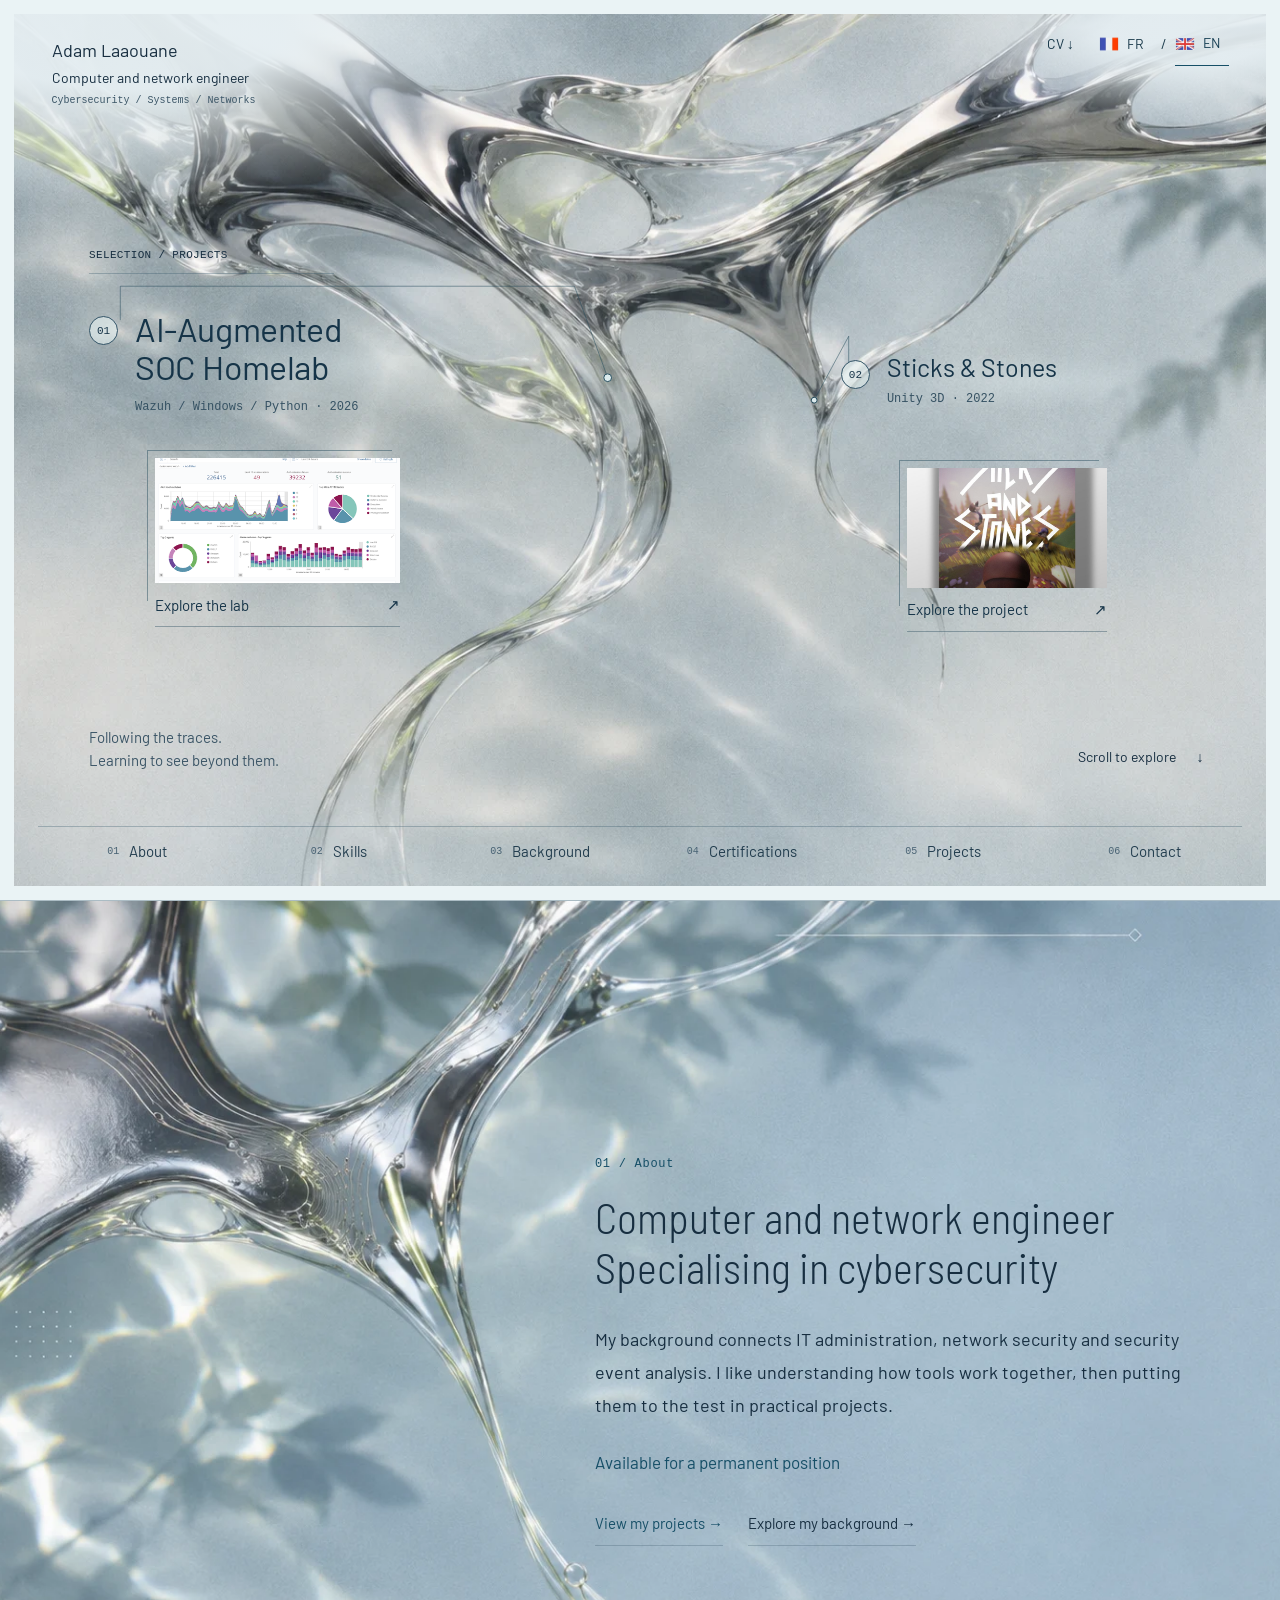
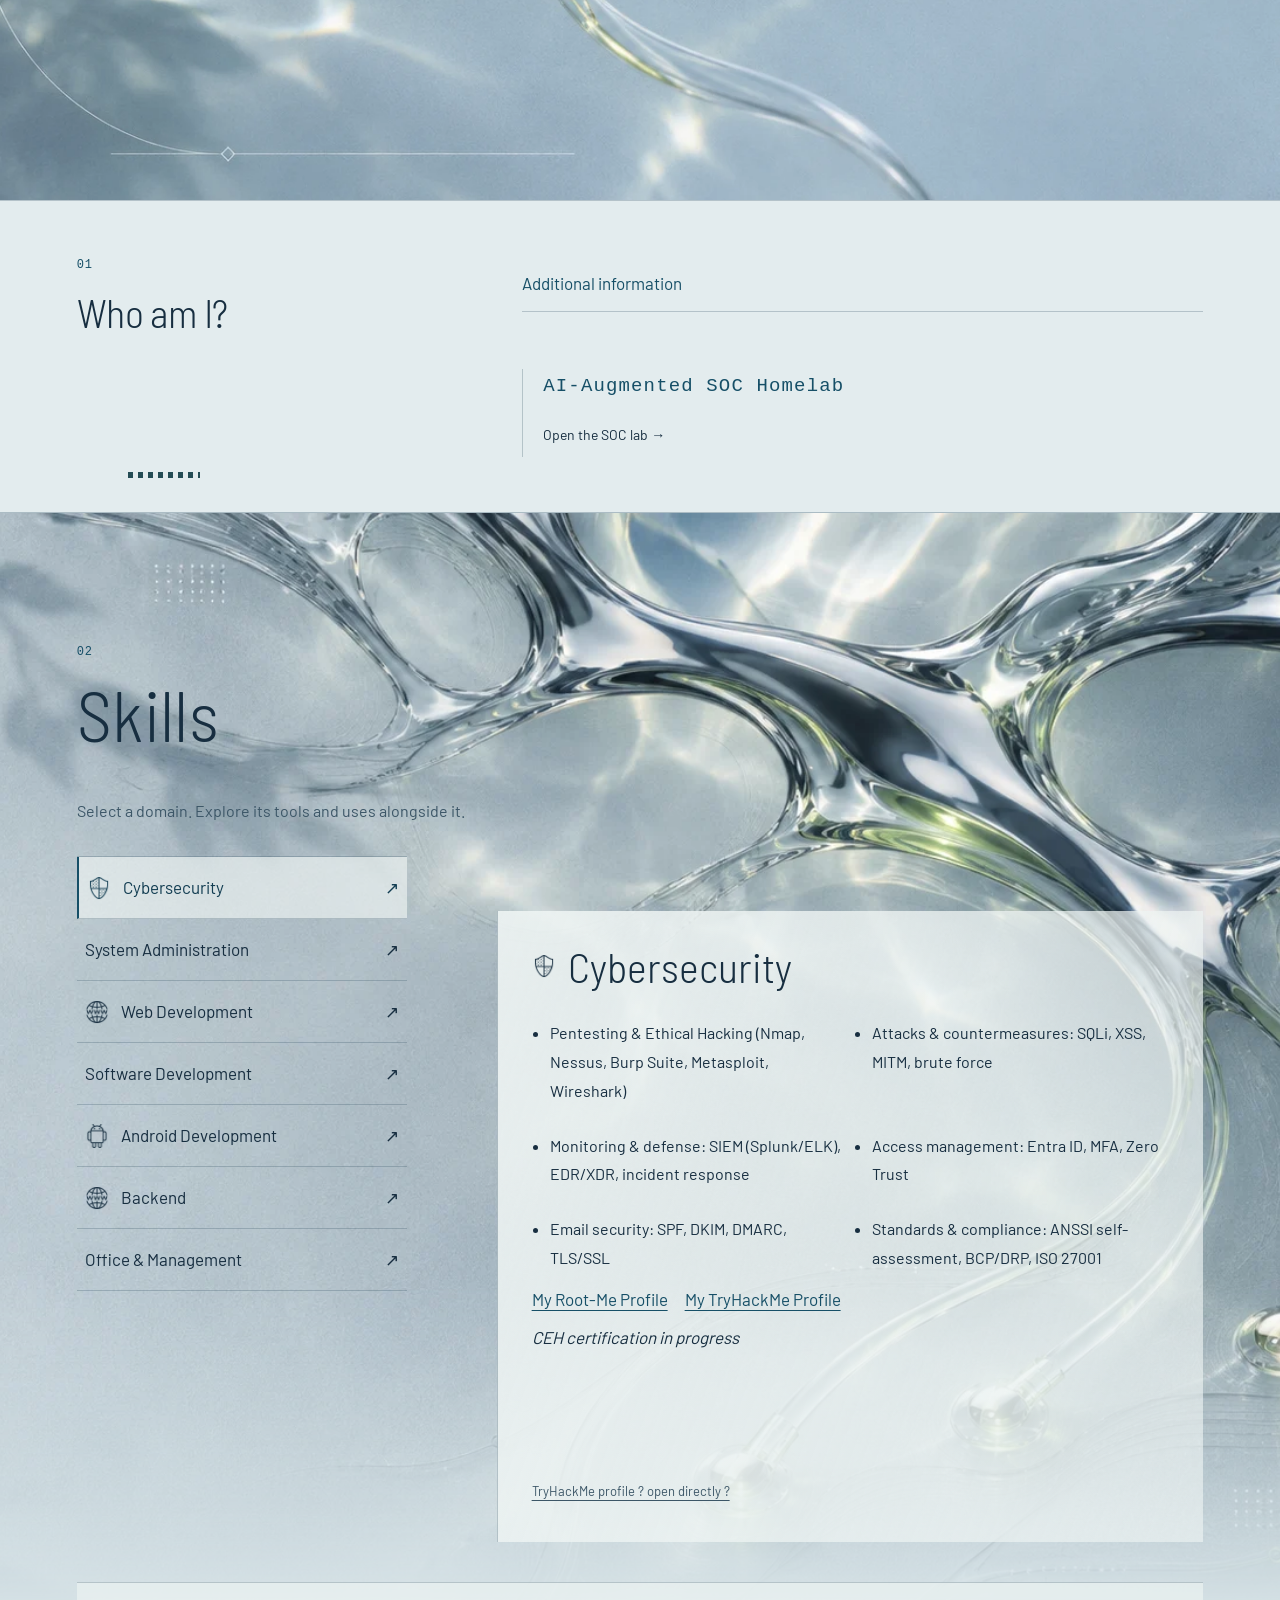
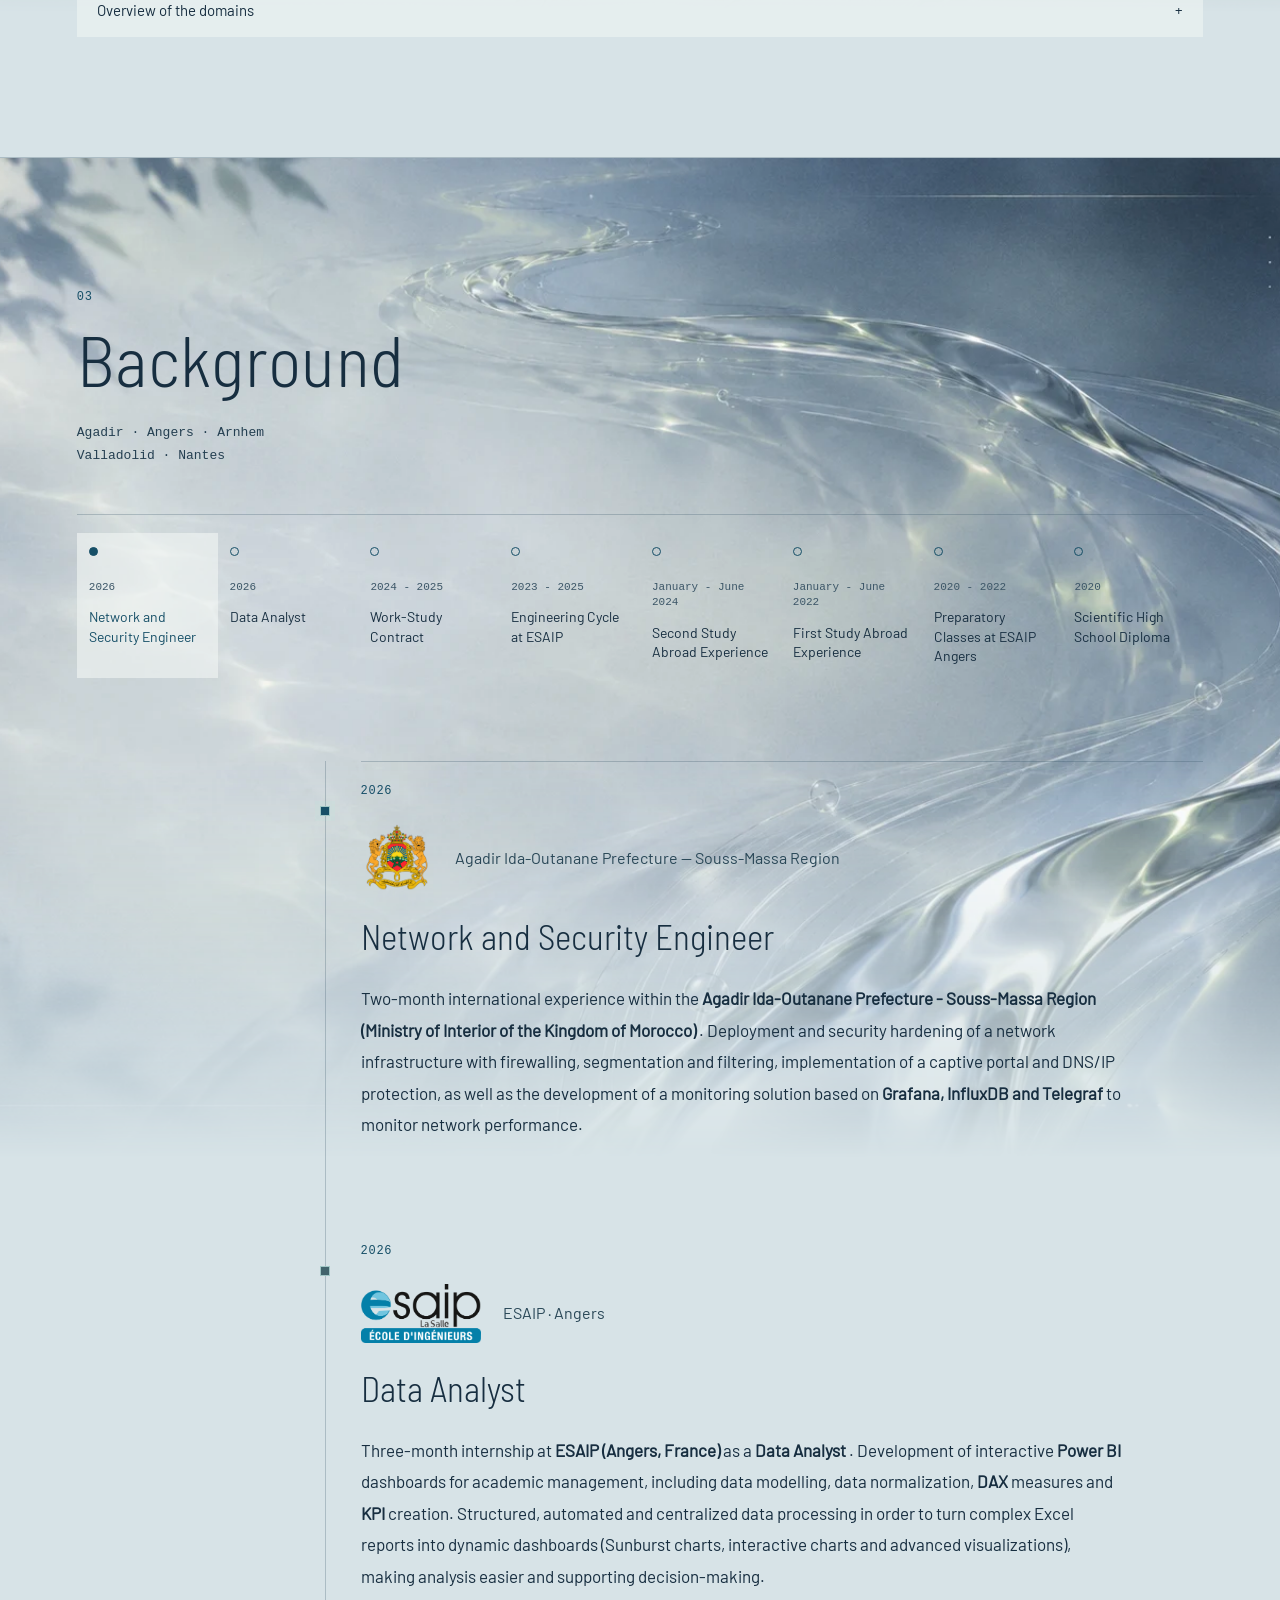
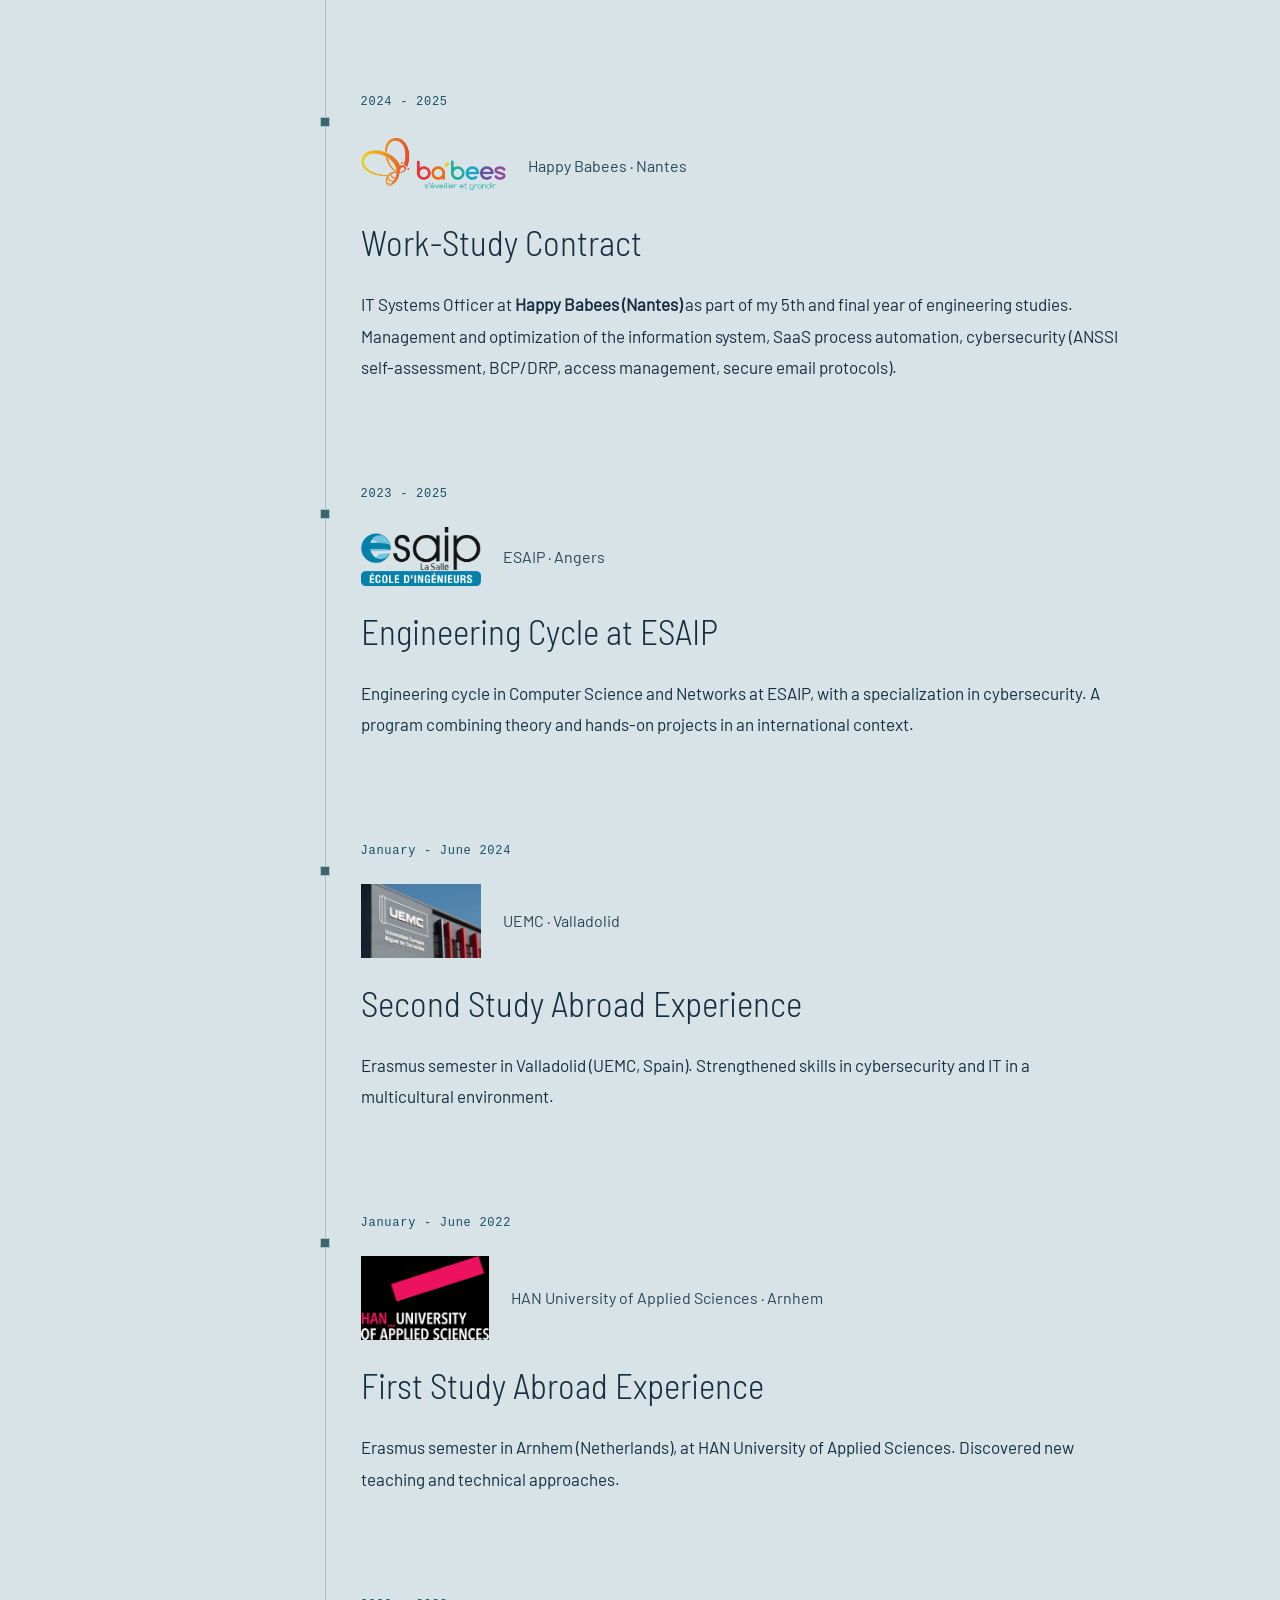
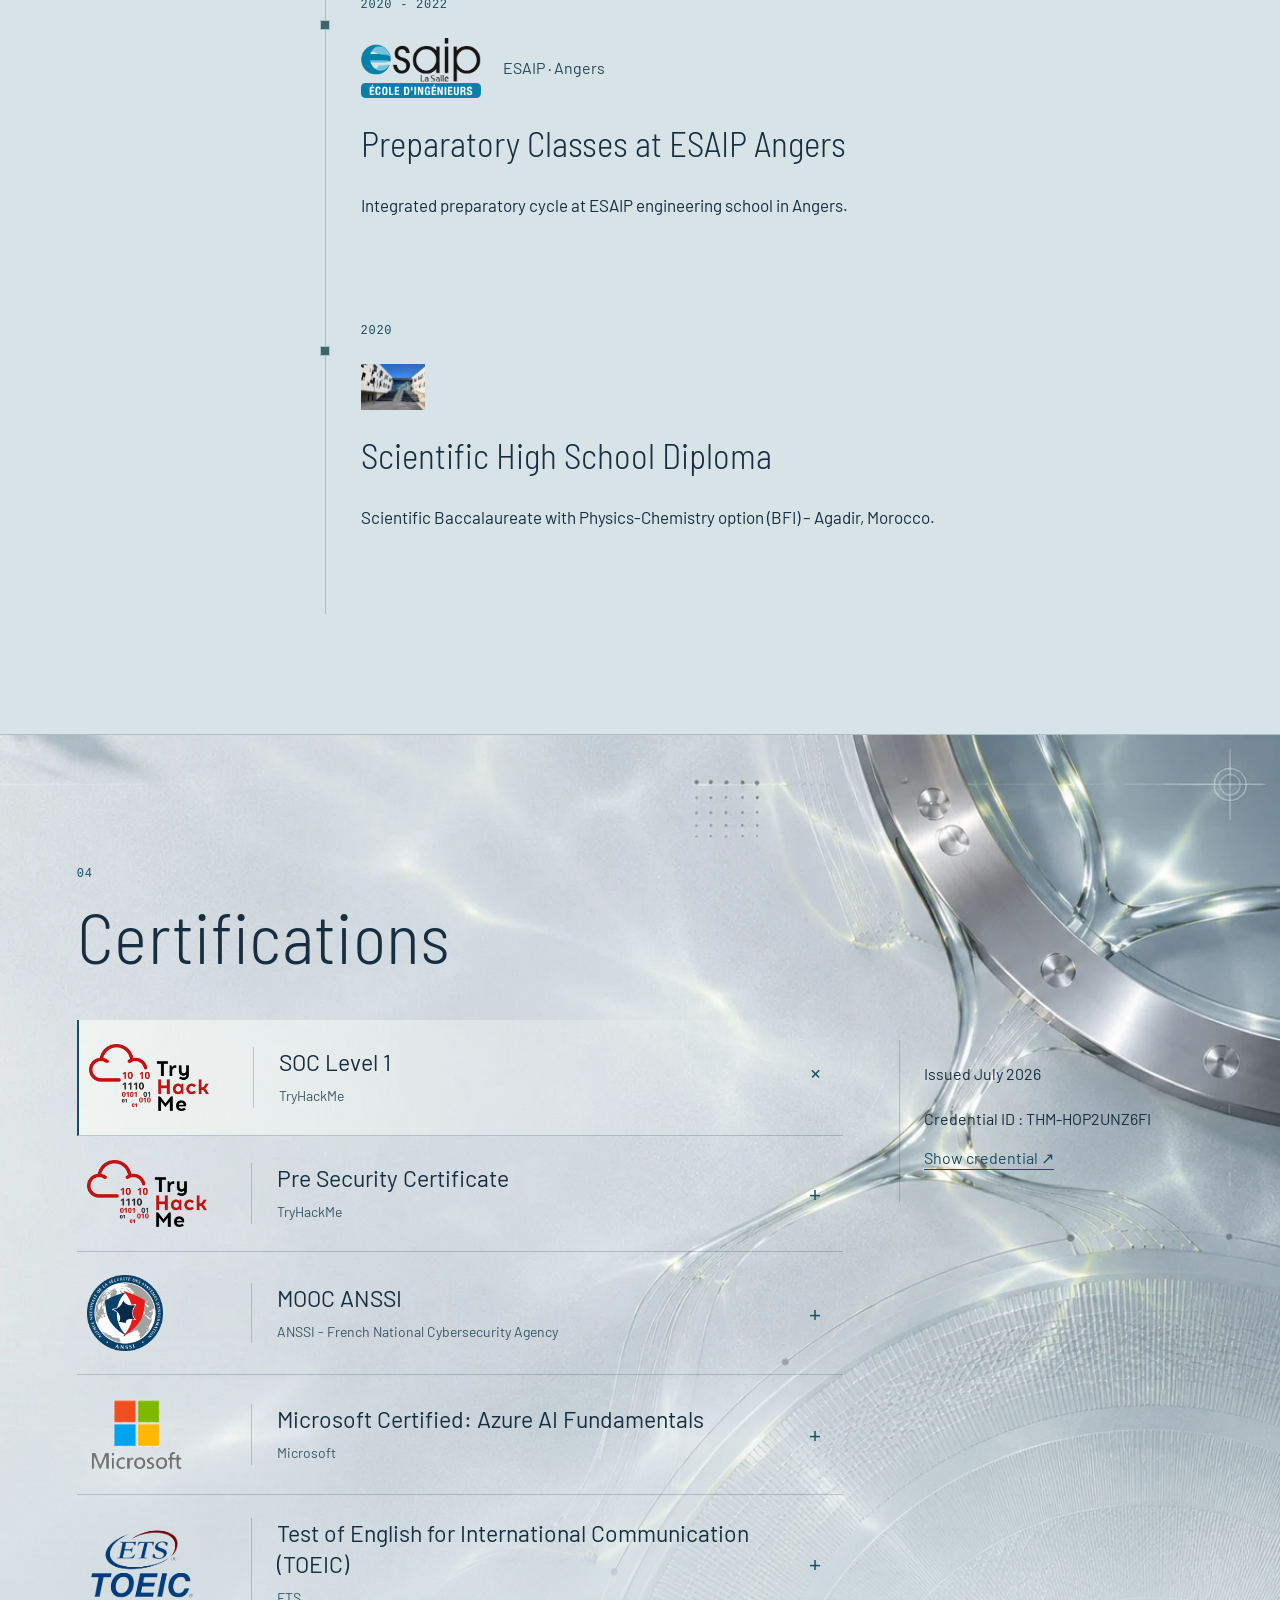
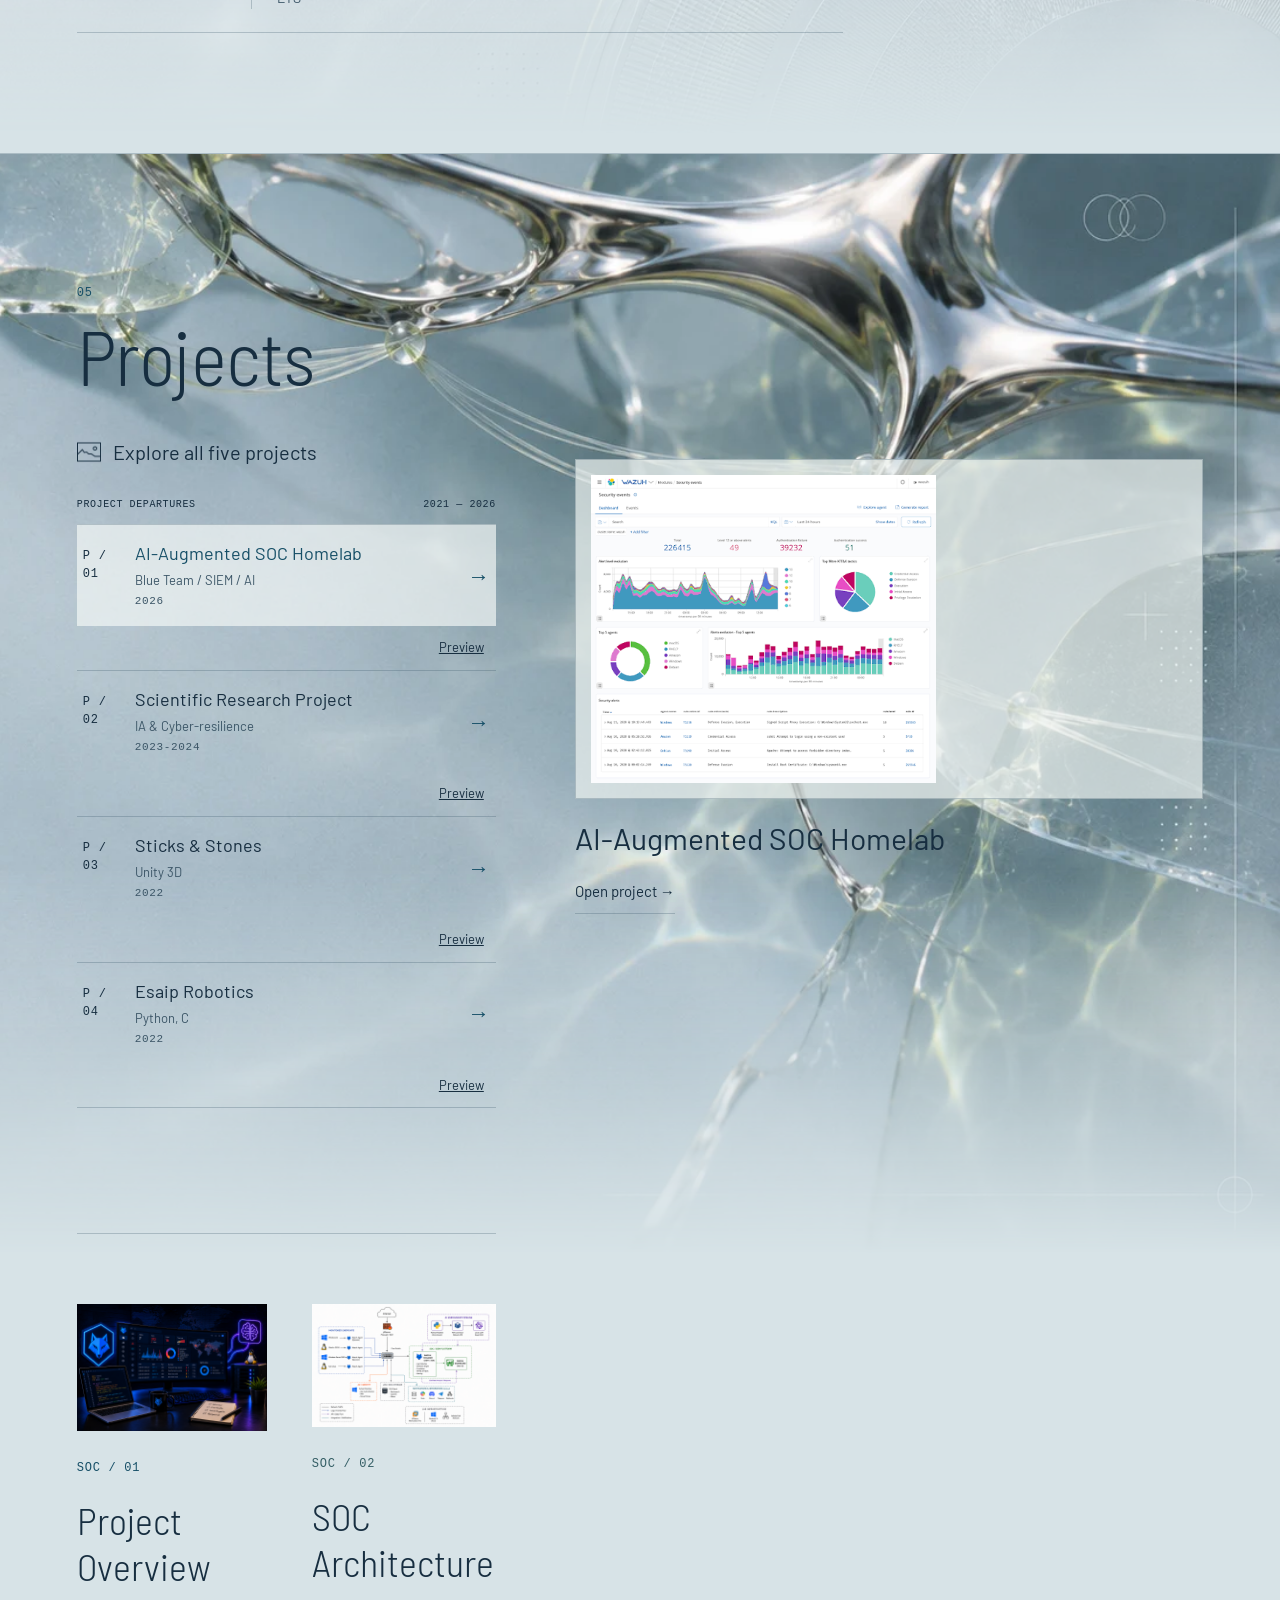
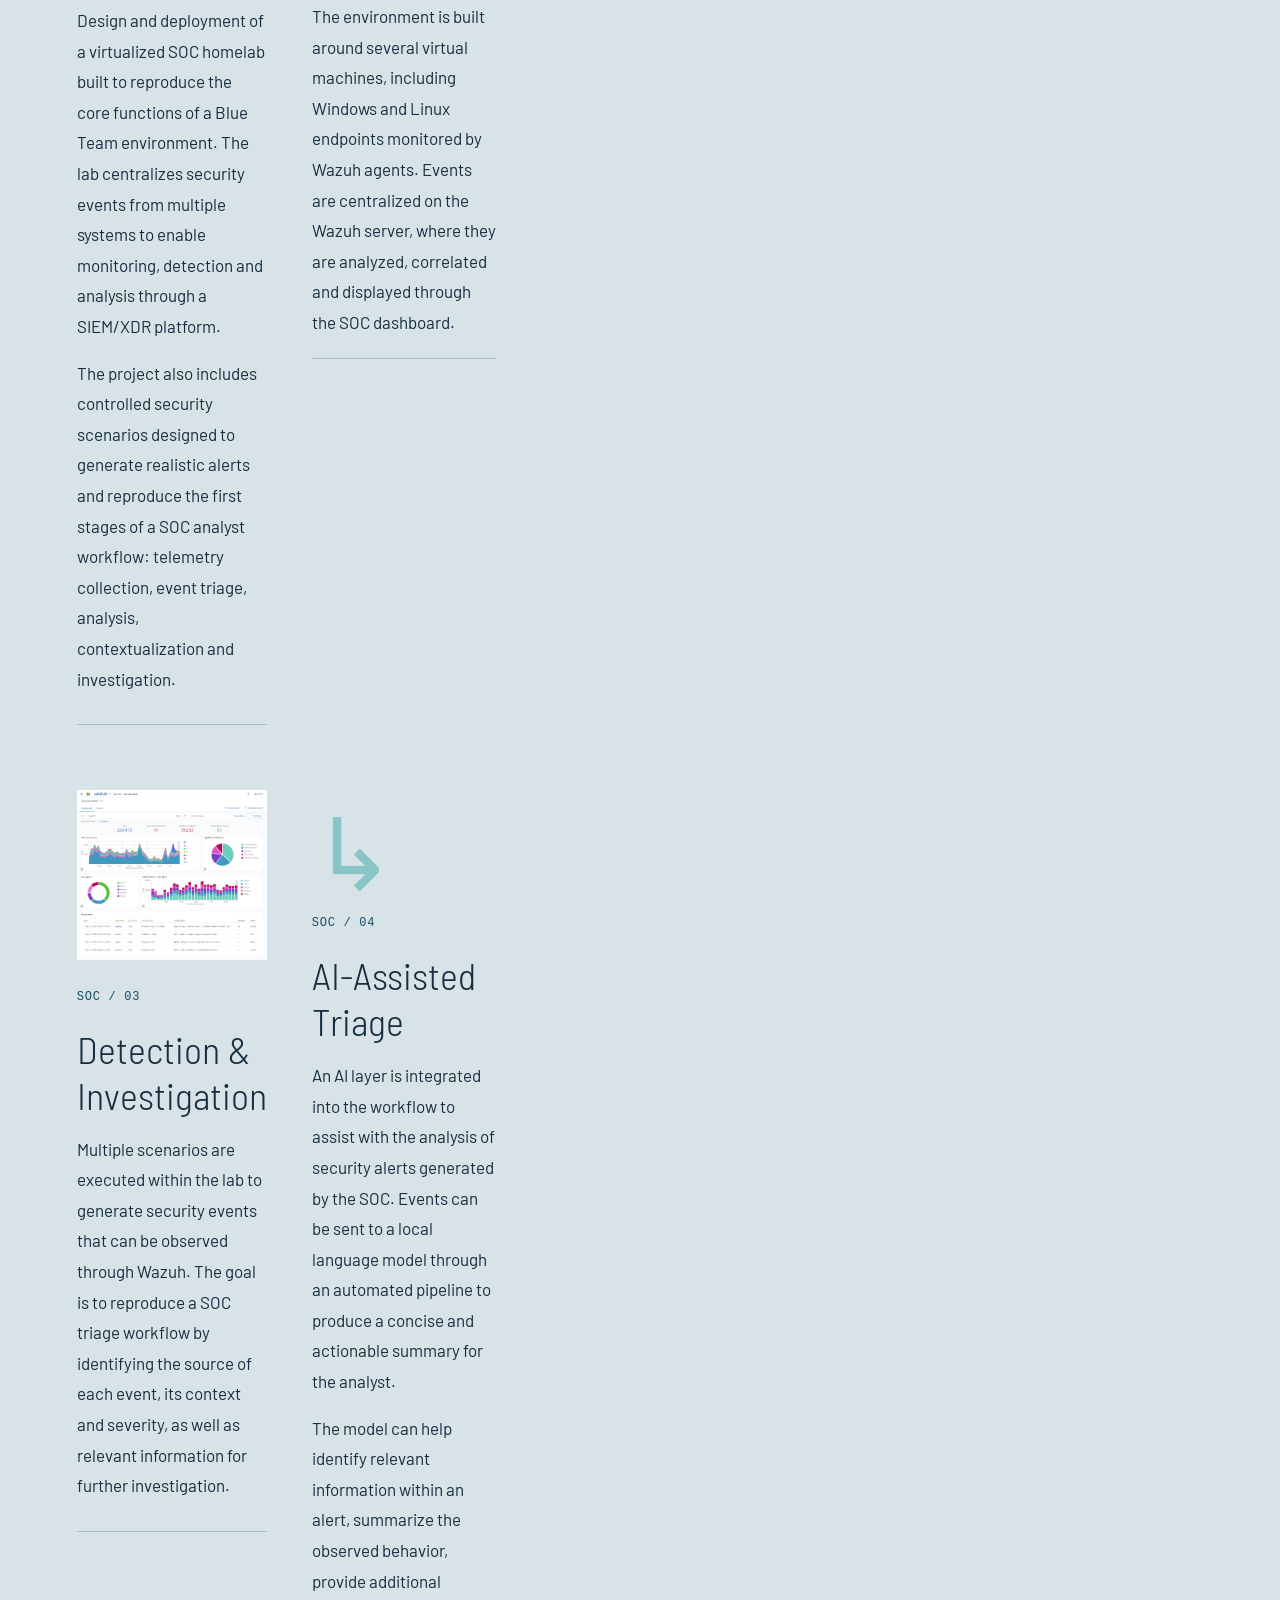
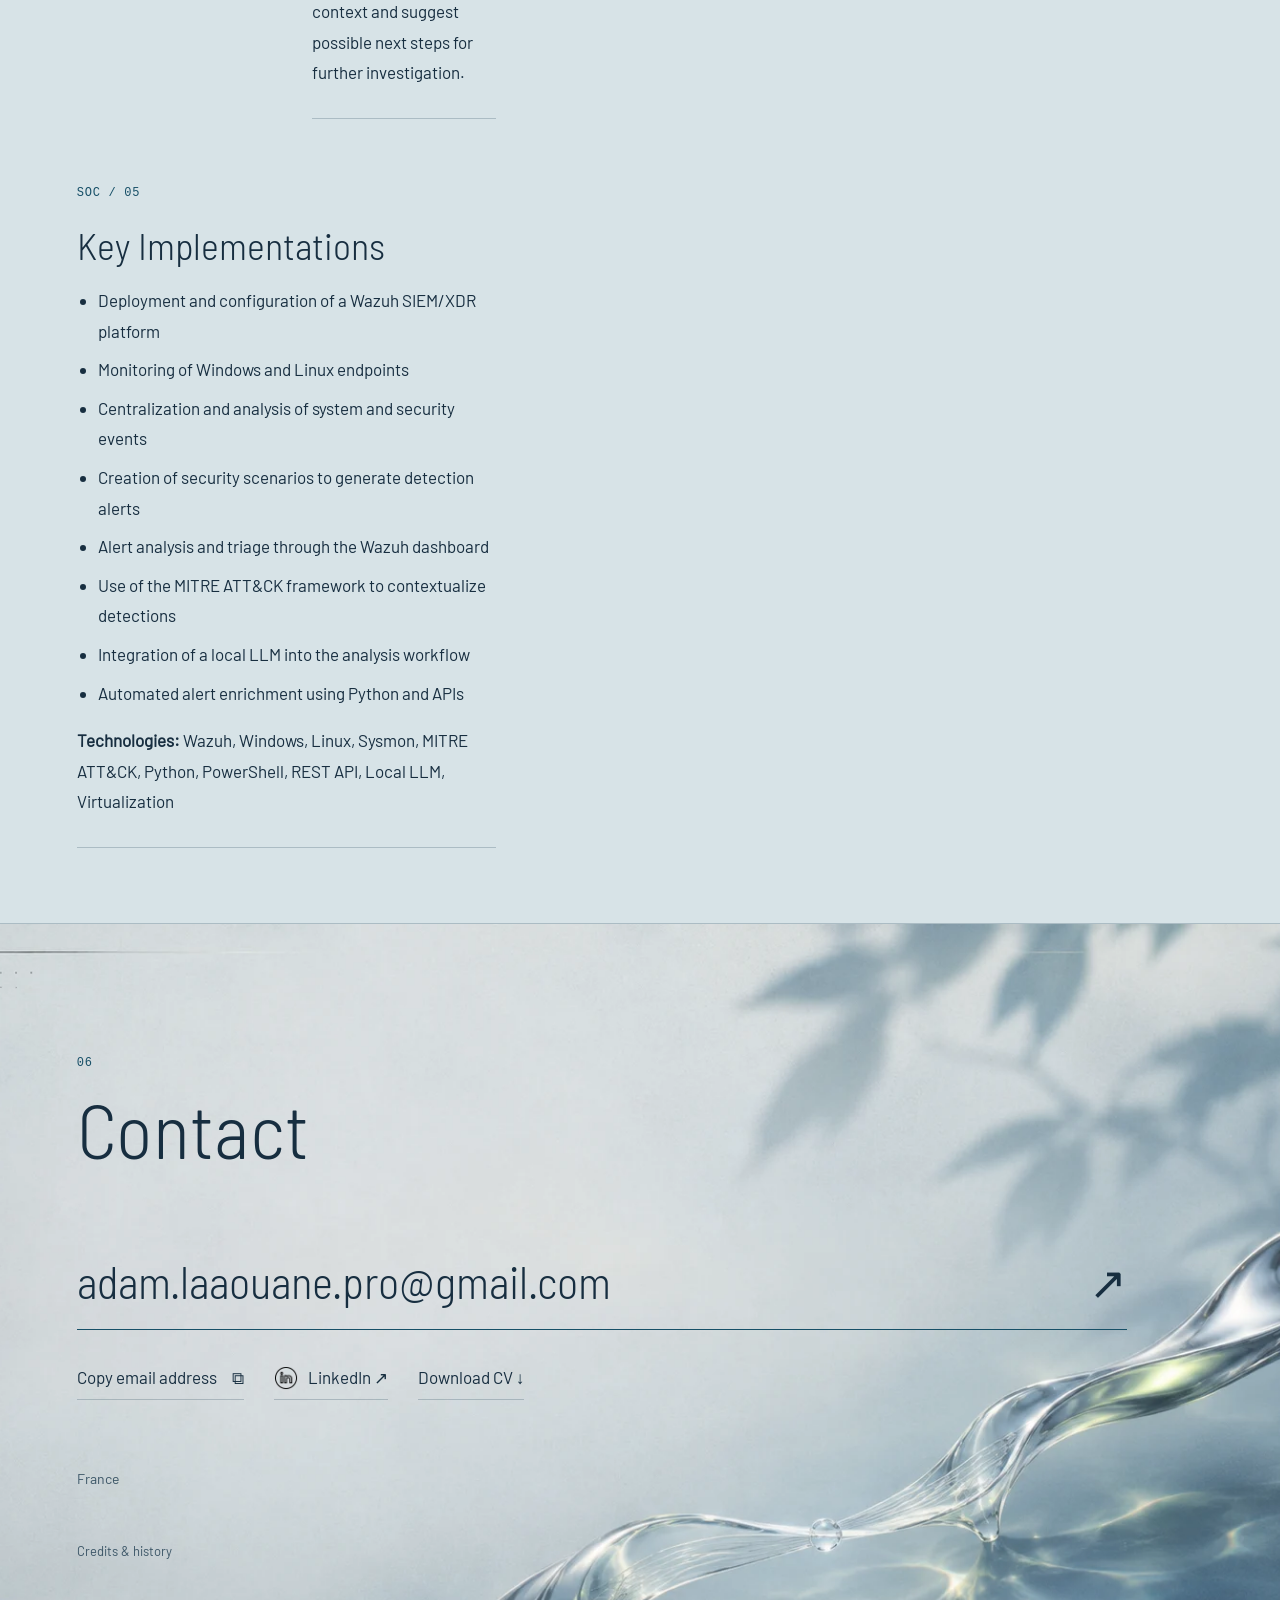
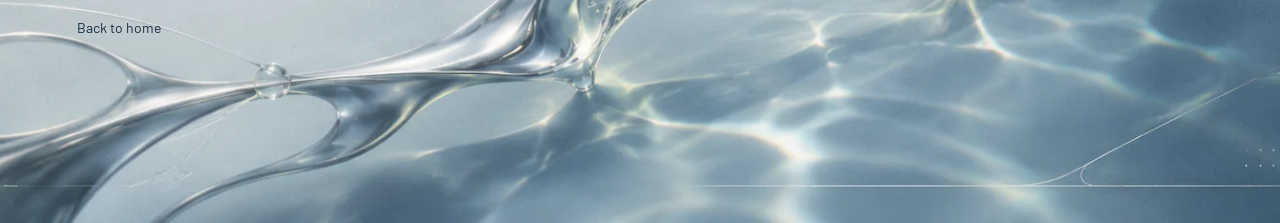
==== commit 07e0f501: "Save Liquid Index before cobalt compilation redesign" ====
--- a/en.html
+++ b/en.html
@@ -1,5 +1,5 @@
 <!DOCTYPE html>
-<html data-scene="home" lang="en">
+<html class="liquid project-home" data-scene="home" lang="en">
  <head>
   <meta charset="utf-8"/>
   <meta content="width=device-width, initial-scale=1" name="viewport"/>
@@ -13,7 +13,7 @@
    Adam Laaouane — Cybersecurity &amp; Networks
   </title>
   <link href="assets/img/logos-v2/adam-monogram.svg" rel="icon" type="image/svg+xml"/>
-  <link as="image" href="assets/scenes/Présentation-1672.webp" imagesizes="100vw" imagesrcset="assets/scenes/Présentation-800.webp 800w, assets/scenes/Présentation-1672.webp 1000w" rel="preload"/>
+  <link as="image" href="assets/img/liquid-index/accueil-1672.webp" imagesizes="100vw" imagesrcset="assets/img/liquid-index/accueil-800.webp 800w, assets/img/liquid-index/accueil-1672.webp 1672w" rel="preload"/>
   <script defer="" src="assets/js/album.js">
   </script>
   <link href="assets/css/fonts.css" rel="stylesheet"/>
@@ -21,15 +21,17 @@
   <link href="assets/css/icons.css" rel="stylesheet"/>
   <link as="font" crossorigin="" href="assets/fonts/barlow-400-latin.woff2" rel="preload" type="font/woff2"/>
   <link as="font" crossorigin="" href="assets/fonts/barlowsemicondensed-300-latin.woff2" rel="preload" type="font/woff2"/>
-  <link href="assets/css/cover-photo.css" rel="stylesheet"/>
   <link href="assets/css/thm-badge.css" rel="stylesheet"/>
   <script defer="" src="assets/js/thm-badge.js">
   </script>
-  <link href="assets/css/reference-layouts.css" rel="stylesheet"/>
   <script defer="" src="assets/js/project-preview.js">
   </script>
-  <link href="assets/css/immersive-layout.css" rel="stylesheet"/>
-  <link href="assets/css/home-polish.css" rel="stylesheet"/>
+  <link href="assets/css/liquid-index.css" rel="stylesheet"/>
+  <script defer="" src="assets/js/liquid-index.js">
+  </script>
+  <link href="assets/css/liquid-chapters.css" rel="stylesheet"/>
+  <link href="assets/css/project-home.css" rel="stylesheet"/>
+  <link href="assets/css/motion-study.css" rel="stylesheet"/>
  </head>
  <body>
   <a class="skip-link" href="#home">
@@ -132,10 +134,7 @@
     <div class="cover-stage">
      <div class="cover-face">
       <div aria-hidden="true" class="cover-art">
-       <img alt="" fetchpriority="high" height="563" sizes="(max-width: 700px) 100vw, 65vw" src="assets/scenes/Présentation-1672.webp" srcset="assets/scenes/Présentation-800.webp 800w, assets/scenes/Présentation-1672.webp 1000w" width="1000"/>
-      </div>
-      <div aria-hidden="true" class="cover-strip">
-       <img alt="" height="563" src="assets/scenes/Présentation-800.webp" width="1000"/>
+       <img alt="" fetchpriority="high" height="941" sizes="100vw" src="assets/img/liquid-index/accueil-1672.webp" srcset="assets/img/liquid-index/accueil-800.webp 800w, assets/img/liquid-index/accueil-1672.webp 1672w" width="1672"/>
       </div>
       <div class="cover-identity">
        <h1>
@@ -148,108 +147,97 @@
         Cybersecurity / Systems / Networks
        </p>
       </div>
+      <svg aria-hidden="true" class="project-tethers">
+       <path data-tether="soc">
+       </path>
+       <circle data-anchor="soc" r="4">
+       </circle>
+       <path data-tether="game">
+       </path>
+       <circle data-anchor="game" r="3">
+       </circle>
+      </svg>
+      <p class="home-selection-label">
+       Selection / Projects
+      </p>
+      <a class="home-project home-project--main" data-home-project="soc" href="#portfolioModal5" id="home-soc">
+       <span class="home-project-number">
+        01
+       </span>
+       <div class="home-project-heading">
+        <h2>
+         AI-Augmented
+         <br/>
+         SOC Homelab
+        </h2>
+        <p>
+         Wazuh / Windows / Python · 2026
+        </p>
+       </div>
+       <figure>
+        <img alt="Actual Wazuh lab screenshot" height="422" src="assets/img/projects/wazuh-alert.png" width="473"/>
+        <figcaption>
+         Explore the lab
+         <span aria-hidden="true">
+          ↗
+         </span>
+        </figcaption>
+       </figure>
+       <div aria-hidden="true" class="soc-peek">
+        <p>
+         Preview / SOC Homelab
+        </p>
+        <div class="soc-peek-nodes">
+         <span>
+          Windows / Linux
+         </span>
+         <span>
+          Wazuh
+         </span>
+         <span>
+          Local LLM
+         </span>
+        </div>
+       </div>
+      </a>
+      <a class="home-project home-project--secondary" data-home-project="game" href="#portfolioModal1" id="home-game">
+       <span class="home-project-number">
+        02
+       </span>
+       <div class="home-project-heading">
+        <h2>
+         Sticks &amp; Stones
+        </h2>
+        <p>
+         Unity 3D · 2022
+        </p>
+       </div>
+       <figure>
+        <img alt="Sticks &amp; Stones game artwork" height="899" src="assets/img/projects/ss.png" width="720"/>
+        <figcaption>
+         Explore the project
+         <span aria-hidden="true">
+          ↗
+         </span>
+        </figcaption>
+       </figure>
+      </a>
+      <a class="home-discover" href="#home">
+       Scroll to explore
+       <span aria-hidden="true">
+        ↓
+       </span>
+      </a>
       <p class="cover-line">
        Following the traces.
        <br/>
        Learning to see beyond them.
       </p>
-      <nav aria-label="Choose a section" class="cover-tracklist">
-       <a data-hint="Computer &amp; network engineer · SOC Analyst" data-image="assets/scenes/Présentation-800.webp" data-preview="0" href="#home">
-        <span class="track-number">
-         01
-        </span>
-        <span class="track-label">
-         About
-        </span>
-        <span aria-hidden="true" class="track-arrow">
-         →
-        </span>
-       </a>
-       <a data-hint="Cybersecurity · Systems · Development" data-image="assets/scenes/Compétences-800.webp" data-preview="1" href="#services">
-        <span class="track-number">
-         02
-        </span>
-        <span class="track-label">
-         Skills
-        </span>
-        <span aria-hidden="true" class="track-arrow">
-         →
-        </span>
-       </a>
-       <a data-hint="Agadir · Angers · Arnhem · Valladolid · Nantes" data-image="assets/scenes/parcours-800.webp" data-preview="2" href="#parcours">
-        <span class="track-number">
-         03
-        </span>
-        <span class="track-label">
-         Background
-        </span>
-        <span aria-hidden="true" class="track-arrow">
-         →
-        </span>
-       </a>
-       <a data-hint="TryHackMe · ANSSI · Microsoft · TOEIC" data-image="assets/scenes/Certifications-800.webp" data-preview="3" href="#certifications">
-        <span class="track-number">
-         04
-        </span>
-        <span class="track-label">
-         Certifications
-        </span>
-        <span aria-hidden="true" class="track-arrow">
-         →
-        </span>
-       </a>
-       <a data-hint="SOC · Research · Game · Robotics · Esports" data-image="assets/scenes/Projets-800.webp" data-preview="4" href="#portfolio">
-        <span class="track-number">
-         05
-        </span>
-        <span class="track-label">
-         Projects
-        </span>
-        <span aria-hidden="true" class="track-arrow">
-         →
-        </span>
-       </a>
-       <a data-hint="Email · LinkedIn · CV" data-image="assets/scenes/Contact-800.webp" data-preview="5" href="#contact">
-        <span class="track-number">
-         06
-        </span>
-        <span class="track-label">
-         Contact
-        </span>
-        <span aria-hidden="true" class="track-arrow">
-         →
-        </span>
-       </a>
-      </nav>
-      <figure class="cover-preview">
-       <div class="preview-window">
-        <img alt="" height="563" src="assets/scenes/Présentation-800.webp" width="1000"/>
-       </div>
-       <figcaption>
-        <span id="preview-number">
-         01
-        </span>
-        <span id="preview-hint">
-         Computer &amp; network engineer · SOC Analyst
-        </span>
-       </figcaption>
-      </figure>
-      <a class="cover-scroll" href="#home">
-       <span aria-hidden="true">
-        ↓
-       </span>
-       Scroll to explore
-      </a>
-      <span aria-hidden="true" class="print-marks">
-       <i>
-       </i>
-       <i>
-       </i>
-       <i>
-       </i>
-      </span>
      </div>
      <section aria-label="About" class="scene opening-note" id="home" tabindex="-1">
+      <div aria-hidden="true" class="chapter-art">
+       <img alt="" data-fallback="assets/img/liquid-index/presentation.png" height="941" loading="lazy" sizes="100vw" src="assets/img/liquid-index/presentation-1672.webp" srcset="assets/img/liquid-index/presentation-800.webp 800w, assets/img/liquid-index/presentation-1672.webp 1672w" width="1672"/>
+      </div>
       <div class="scene-scroll">
        <div class="scene-content">
         <div class="arrival">
@@ -325,7 +313,7 @@
    </div>
    <section aria-label="Skills" class="scene scene-services" data-track="02" id="services" tabindex="-1">
     <div aria-hidden="true" class="chapter-art" data-chapter="services">
-     <img alt="" class="scene-image" data-fallback="assets/img/backgrounds/Compétences.png" loading="lazy" sizes="(max-width: 600px) 70vw, 45vw" src="assets/scenes/Compétences-1672.webp" srcset="assets/scenes/Compétences-800.webp 800w, assets/scenes/Compétences-1672.webp 1672w"/>
+     <img alt="" class="scene-image" data-fallback="assets/img/liquid-index/competences.png" height="941" loading="lazy" sizes="100vw" src="assets/img/liquid-index/competences-1672.webp" srcset="assets/img/liquid-index/competences-800.webp 800w, assets/img/liquid-index/competences-1672.webp 1672w" width="1672"/>
     </div>
     <div class="scene-scroll">
      <div class="scene-content">
@@ -673,7 +661,7 @@
    </section>
    <section aria-label="Background" class="scene scene-parcours" data-track="03" id="parcours" tabindex="-1">
     <div aria-hidden="true" class="chapter-art" data-chapter="parcours">
-     <img alt="" class="scene-image" data-fallback="assets/img/backgrounds/parcours.png" loading="lazy" sizes="(max-width: 600px) 70vw, 45vw" src="assets/scenes/parcours-1672.webp" srcset="assets/scenes/parcours-800.webp 800w, assets/scenes/parcours-1672.webp 1672w"/>
+     <img alt="" class="scene-image" data-fallback="assets/img/liquid-index/parcours.png" height="941" loading="lazy" sizes="100vw" src="assets/img/liquid-index/parcours-1672.webp" srcset="assets/img/liquid-index/parcours-800.webp 800w, assets/img/liquid-index/parcours-1672.webp 1672w" width="1672"/>
     </div>
     <div class="scene-scroll">
      <div class="scene-content">
@@ -682,7 +670,7 @@
         03
        </p>
        <div aria-hidden="true" class="route-fragment">
-        <img alt="" height="941" loading="lazy" src="assets/scenes/parcours-800.webp" width="1672"/>
+        <img alt="" data-fallback="assets/img/liquid-index/parcours.png" height="941" loading="lazy" sizes="100vw" src="assets/img/liquid-index/parcours-1672.webp" srcset="assets/img/liquid-index/parcours-800.webp 800w, assets/img/liquid-index/parcours-1672.webp 1672w" width="1672"/>
        </div>
        <h2>
         Background
@@ -787,7 +775,7 @@
           2026
          </span>
          <div class="organization">
-          <img alt="" class="org-logo" decoding="async" height="165" loading="lazy" src="assets/img/logos-v2/esaip-dark.svg" width="334"/>
+          <img alt="" class="org-logo" decoding="async" height="165" loading="lazy" src="assets/img/logos-v2/esaip-original.svg" width="334"/>
           <p class="organization-name">
            ESAIP · Angers
           </p>
@@ -865,7 +853,7 @@
           2023 - 2025
          </span>
          <div class="organization">
-          <img alt="" class="org-logo" decoding="async" height="165" loading="lazy" src="assets/img/logos-v2/esaip-dark.svg" width="334"/>
+          <img alt="" class="org-logo" decoding="async" height="165" loading="lazy" src="assets/img/logos-v2/esaip-original.svg" width="334"/>
           <p class="organization-name">
            ESAIP · Angers
           </p>
@@ -938,7 +926,7 @@
           2020 - 2022
          </span>
          <div class="organization">
-          <img alt="" class="org-logo" decoding="async" height="165" loading="lazy" src="assets/img/logos-v2/esaip-dark.svg" width="334"/>
+          <img alt="" class="org-logo" decoding="async" height="165" loading="lazy" src="assets/img/logos-v2/esaip-original.svg" width="334"/>
           <p class="organization-name">
            ESAIP · Angers
           </p>
@@ -979,7 +967,7 @@
    </section>
    <section aria-label="Certifications" class="scene scene-certifications" data-track="04" id="certifications" tabindex="-1">
     <div aria-hidden="true" class="chapter-art" data-chapter="certifications">
-     <img alt="" class="scene-image" data-fallback="assets/img/backgrounds/Certifications.png" loading="lazy" sizes="(max-width: 600px) 70vw, 45vw" src="assets/scenes/Certifications-1672.webp" srcset="assets/scenes/Certifications-800.webp 800w, assets/scenes/Certifications-1672.webp 1672w"/>
+     <img alt="" class="scene-image" data-fallback="assets/img/liquid-index/certifications.png" height="941" loading="lazy" sizes="100vw" src="assets/img/liquid-index/certifications-1672.webp" srcset="assets/img/liquid-index/certifications-800.webp 800w, assets/img/liquid-index/certifications-1672.webp 1672w" width="1672"/>
     </div>
     <div class="scene-scroll">
      <div class="scene-content">
@@ -994,7 +982,7 @@
       <div class="credentials">
        <details class="credential" open="">
         <summary>
-         <img alt="" class="org-logo" decoding="async" height="461" loading="lazy" src="assets/img/logos-v2/tryhackme-dark.svg" width="824"/>
+         <img alt="" class="org-logo" decoding="async" height="461" loading="lazy" src="assets/img/logos-v2/tryhackme-original.svg" width="824"/>
          <span class="credential-name">
           <h3>
            SOC Level 1
@@ -1021,7 +1009,7 @@
        </details>
        <details class="credential">
         <summary>
-         <img alt="" class="org-logo" decoding="async" height="461" loading="lazy" src="assets/img/logos-v2/tryhackme-dark.svg" width="824"/>
+         <img alt="" class="org-logo" decoding="async" height="461" loading="lazy" src="assets/img/logos-v2/tryhackme-original.svg" width="824"/>
          <span class="credential-name">
           <h3>
            Pre Security Certificate
@@ -1066,7 +1054,7 @@
        </details>
        <details class="credential">
         <summary>
-         <img alt="" class="org-logo org-logo--vertical" decoding="async" height="305" loading="lazy" src="assets/img/logos-v2/microsoft-dark.svg" width="420"/>
+         <img alt="" class="org-logo org-logo--vertical" decoding="async" height="305" loading="lazy" src="assets/img/logos-v2/microsoft-original.svg" width="420"/>
          <span class="credential-name">
           <h3>
            Microsoft Certified: Azure AI Fundamentals
@@ -1087,7 +1075,7 @@
        </details>
        <details class="credential">
         <summary>
-         <img alt="" class="org-logo org-logo--toeic" decoding="async" height="340" loading="lazy" src="assets/img/logos-v2/toeic-dark.svg" width="510"/>
+         <img alt="" class="org-logo org-logo--toeic" decoding="async" height="340" loading="lazy" src="assets/img/logos-v2/toeic-original.svg" width="510"/>
          <span class="credential-name">
           <h3>
            Test of English for International Communication (TOEIC)
@@ -1117,7 +1105,7 @@
    </section>
    <section aria-label="Projects" class="scene scene-portfolio" data-track="05" id="portfolio" tabindex="-1">
     <div aria-hidden="true" class="chapter-art" data-chapter="portfolio">
-     <img alt="" class="scene-image" data-fallback="assets/img/backgrounds/Projets.png" loading="lazy" sizes="(max-width: 600px) 70vw, 45vw" src="assets/scenes/Projets-1672.webp" srcset="assets/scenes/Projets-800.webp 800w, assets/scenes/Projets-1672.webp 1672w"/>
+     <img alt="" class="scene-image" data-fallback="assets/img/liquid-index/projets.png" height="941" loading="lazy" sizes="100vw" src="assets/img/liquid-index/projets-1672.webp" srcset="assets/img/liquid-index/projets-800.webp 800w, assets/img/liquid-index/projets-1672.webp 1672w" width="1672"/>
     </div>
     <div class="scene-scroll">
      <div class="scene-content">
@@ -1391,7 +1379,7 @@
    </section>
    <section aria-label="Contact" class="scene scene-contact" data-track="06" id="contact" tabindex="-1">
     <div aria-hidden="true" class="chapter-art" data-chapter="contact">
-     <img alt="" class="scene-image" data-fallback="assets/img/backgrounds/Contact.png" loading="lazy" sizes="(max-width: 600px) 70vw, 45vw" src="assets/scenes/Contact-1672.webp" srcset="assets/scenes/Contact-800.webp 800w, assets/scenes/Contact-1672.webp 1672w"/>
+     <img alt="" class="scene-image" data-fallback="assets/img/liquid-index/contact.png" height="941" loading="lazy" sizes="100vw" src="assets/img/liquid-index/contact-1672.webp" srcset="assets/img/liquid-index/contact-800.webp 800w, assets/img/liquid-index/contact-1672.webp 1672w" width="1672"/>
     </div>
     <div class="scene-scroll">
      <div class="scene-content">
@@ -1416,7 +1404,7 @@
          </span>
         </button>
         <a class="action icon-action" href="https://www.linkedin.com/in/adam-laa" rel="noopener noreferrer" target="_blank">
-         <img alt="" class="portfolio-icon-img" decoding="async" height="50" src="assets/icons/linkedin-light.png" width="50"/>
+         <img alt="" class="portfolio-icon-img" decoding="async" height="50" src="assets/icons/linkedin-dark.png" width="50"/>
          LinkedIn ↗
         </a>
         <a class="action" download="" href="assets/files/CV_Adam_Laaouane.pdf">
@@ -1526,6 +1514,9 @@
    </button>
   </div>
   <dialog aria-labelledby="portfolioModal5-title" class="project-detail" id="portfolioModal5" open="">
+   <div aria-hidden="true" class="soc-decor">
+    <img alt="" height="941" src="assets/img/liquid-index/accueil-1672.webp" width="1672"/>
+   </div>
    <div class="dialog-toolbar">
     <span aria-hidden="true" class="detail-mark">
      ▧
@@ -1534,7 +1525,7 @@
      PROJECT NOTES / 01
     </span>
     <form method="dialog">
-     <button aria-label="Close" class="close-dialog">
+     <button aria-label="Return to home or the selected project" class="close-dialog">
       Close
       <span aria-hidden="true">
        ×
@@ -1542,15 +1533,119 @@
      </button>
     </form>
    </div>
-   <div class="dialog-content">
+   <section aria-labelledby="portfolioModal5-title" class="soc-intro">
+    <p class="eyebrow">
+     01 / Projects / SOC Homelab
+    </p>
+    <h2 id="portfolioModal5-title">
+     AI-Augmented SOC Homelab
+    </h2>
+    <p class="soc-intro-meta">
+     Wazuh / Windows / Linux / Python / Local LLM
+    </p>
+    <p class="soc-architecture-label">
+     Architecture
+    </p>
+    <div aria-label="Lab architecture" class="soc-architecture">
+     <button aria-controls="soc-node-description" aria-pressed="false" class="soc-node" data-description="Windows and Linux endpoints monitored by Wazuh agents." type="button">
+      <span>
+       01
+      </span>
+      <strong>
+       Windows / Linux
+      </strong>
+      <small>
+       Agents Wazuh
+      </small>
+     </button>
+     <button aria-controls="soc-node-description" aria-pressed="true" class="soc-node" data-description="The lab centralizes security events from different systems for monitoring, detection and analysis through a SIEM/XDR platform." type="button">
+      <span>
+       02
+      </span>
+      <strong>
+       Wazuh
+      </strong>
+      <small>
+       Collection / Detection
+      </small>
+     </button>
+     <button aria-controls="soc-node-description" aria-pressed="false" class="soc-node" data-description="Events can be sent to a local language model through an automated pipeline to produce a summary for the analyst." type="button">
+      <span>
+       03
+      </span>
+      <strong>
+       Local LLM
+      </strong>
+      <small>
+       Assisted analysis
+      </small>
+     </button>
+    </div>
+    <div class="soc-intro-reading">
+     <p aria-live="polite" id="soc-node-description">
+      The lab centralizes security events from different systems for monitoring, detection and analysis through a SIEM/XDR platform.
+     </p>
+     <a class="soc-read-more" href="#soc-full-detail">
+      View screenshots and the complete project ↓
+     </a>
+    </div>
+    <nav aria-label="Sections" class="soc-section-nav">
+     <a href="#home">
+      <span>
+       01
+      </span>
+      About
+      <i aria-hidden="true">
+      </i>
+     </a>
+     <a href="#services">
+      <span>
+       02
+      </span>
+      Skills
+      <i aria-hidden="true">
+      </i>
+     </a>
+     <a href="#parcours">
+      <span>
+       03
+      </span>
+      Background
+      <i aria-hidden="true">
+      </i>
+     </a>
+     <a href="#certifications">
+      <span>
+       04
+      </span>
+      Certifications
+      <i aria-hidden="true">
+      </i>
+     </a>
+     <a href="#portfolio">
+      <span>
+       05
+      </span>
+      Projects
+      <i aria-hidden="true">
+      </i>
+     </a>
+     <a href="#contact">
+      <span>
+       06
+      </span>
+      Contact
+      <i aria-hidden="true">
+      </i>
+     </a>
+    </nav>
+   </section>
+   <div class="dialog-content" id="soc-full-detail">
     <div>
      <div>
       <div>
        <div>
-        <h2 id="portfolioModal5-title">
-         AI-Augmented SOC Homelab
-        </h2>
-        <img alt="AI-Augmented SOC Homelab" decoding="async" height="1024" loading="lazy" src="assets/img/projects/ai-soc-homelab.png" width="1536"/>
+        <img alt="Wazuh Security Alert" class="soc-opening-capture" decoding="async" height="422" loading="lazy" src="assets/img/projects/wazuh-alert.png" width="473"/>
         <h4>
          Project Overview
         </h4>
@@ -1580,7 +1675,7 @@
         <h4>
          Detection &amp; Investigation
         </h4>
-        <img alt="Wazuh Security Alert" decoding="async" height="422" loading="lazy" src="assets/img/projects/wazuh-alert.png" width="473"/>
+        <img alt="AI-Augmented SOC Homelab" decoding="async" height="1024" loading="lazy" src="assets/img/projects/ai-soc-homelab.png" width="1536"/>
         <p>
          Multiple scenarios are executed within the lab to generate
                                 security events that can be observed through Wazuh.
--- a/assets/css/liquid-index.css
+++ b/assets/css/liquid-index.css
@@ -0,0 +1,110 @@
+/* First study: spatial home index + project exploration. Other chapters retain their presentation. */
+.liquid .cover-face,.liquid #portfolio,.liquid #portfolioModal5{--ink:#172e40;--muted:#3c5667;--accent:#164f67;--line:#36546545;color:var(--ink);color-scheme:light}
+.liquid .cover-face{height:100svh;min-height:780px;background:#cedce0;isolation:isolate}
+.liquid .cover-face:before,.liquid .cover-art:after,.liquid .cover-line:after,.liquid .cover-stage:after{display:none}
+.liquid .cover-art{inset:0;width:100%;height:100%;mask:none;z-index:-1}
+.liquid .cover-art img{width:100%;height:100%;object-fit:cover;object-position:50% 38%;filter:none;transition:object-position .5s ease}
+.liquid .cover-identity{left:5%;top:auto;bottom:15%;max-width:39%;color:var(--ink);padding:0;background:none;text-shadow:none}
+.liquid .cover-identity h1{font:300 clamp(36px,3.7vw,60px)/1.05 var(--display);letter-spacing:-.01em;margin:0 0 16px}
+.liquid .cover-identity>p{font-size:19px;line-height:1.45;max-width:400px}
+.liquid .cover-identity .identity-domains{font:12px/1.6 var(--mono);color:var(--muted);margin-top:10px}
+.liquid .cover-line{top:auto;left:5%;right:auto;bottom:5%;min-width:0;max-width:40%;font:16px/1.4 var(--text);color:var(--muted);letter-spacing:0;text-shadow:none;background:none;border:0;padding:0}
+.liquid .cover-tracklist{inset:0;width:100%;height:100%;background:none;border:0;padding:0;pointer-events:none}
+.liquid .cover-tracklist>a{--reach:80px;position:absolute;display:grid;grid-template-columns:28px auto 22px;gap:9px;align-items:center;min-height:48px;width:max-content;max-width:30%;padding:5px 10px;border:0!important;background:#edf4f380!important;color:#253d4d;pointer-events:auto;transition:translate .25s,background .25s}
+.liquid .cover-tracklist>a:before{content:'';position:absolute;width:var(--reach);height:1px;left:100%;top:50%;background:#34556370;pointer-events:none;transform-origin:left}
+.liquid .cover-tracklist>a:after{content:'';position:absolute;left:calc(100% + var(--reach));top:calc(50% - 2px);width:4px;height:4px;background:#345563;pointer-events:none}
+.liquid .track-number{font:12px var(--mono);color:inherit}
+.liquid .track-label{font:300 clamp(24px,2.3vw,36px)/1.15 var(--display);letter-spacing:.005em}
+.liquid .track-arrow{color:inherit;font-size:19px}
+.liquid .cover-tracklist>a:nth-child(1){left:6%;top:20%;--reach:65px}
+.liquid .cover-tracklist>a:nth-child(2){left:37%;top:13%;--reach:70px}
+.liquid .cover-tracklist>a:nth-child(3){right:7%;top:25%;--reach:65px}
+.liquid .cover-tracklist>a:nth-child(4){left:11%;top:43%;--reach:85px}
+.liquid .cover-tracklist>a:nth-child(5){right:24%;top:44%;--reach:90px}
+.liquid .cover-tracklist>a:nth-child(6){right:4%;top:54%;--reach:55px}
+.liquid .cover-tracklist>a:nth-child(3):before,.liquid .cover-tracklist>a:nth-child(5):before,.liquid .cover-tracklist>a:nth-child(6):before{left:auto;right:100%}
+.liquid .cover-tracklist>a:nth-child(3):after,.liquid .cover-tracklist>a:nth-child(5):after,.liquid .cover-tracklist>a:nth-child(6):after{left:auto;right:calc(100% + var(--reach))}
+.liquid .cover-tracklist>a.is-preview,.liquid .cover-tracklist>a:hover,.liquid .cover-tracklist>a:focus-visible{color:#0e4058;background:#f4faf9ed!important;translate:0 -4px;box-shadow:inset 0 -2px #356477}
+.liquid .cover-tracklist>a:focus-visible{outline:2px solid #143f55;outline-offset:5px}
+.liquid .cover-preview{display:grid;grid-template-columns:120px 1fr;gap:12px 20px;right:6%;bottom:12%;width:39%;max-width:530px;padding:16px 0 0;border-top:1px solid #34556360;background:none;box-shadow:none;z-index:4}
+.liquid .preview-window{height:108px;width:120px;grid-row:1/3;mask:none;clip-path:none;border:1px solid #36546540;background:#e8f0f0}
+.liquid .preview-window img{width:100%;height:100%;max-width:100%;object-fit:cover;object-position:center;filter:none}
+.liquid .cover-preview[data-track=portfolio] .preview-window img{object-fit:contain}
+.liquid .cover-preview figcaption{padding:0;gap:12px;font:15px/1.5 var(--text);color:#203e50;background:none;text-shadow:none;align-self:end}
+.liquid #preview-number{font:12px/1.8 var(--mono);color:#365465}
+.liquid .liquid-preview-open{font-size:16px;justify-self:start;border-bottom:1px solid #365465;min-height:44px;display:flex;align-items:center}
+.liquid .cover-scroll{bottom:4%;right:6%;left:auto;padding:0;background:none;color:#203e50;font-size:14px}
+.liquid.is-cover .masthead,.liquid[data-scene=portfolio]:not(.is-cover) .masthead{color:#183849;background:#e8f0f0e8;border-color:#36546540;text-shadow:none;backdrop-filter:blur(12px)}
+.liquid.is-cover .masthead .signature,.liquid[data-scene=portfolio] .masthead .signature{color:inherit}
+.liquid.is-cover .masthead .signature>span,.liquid[data-scene=portfolio] .masthead .signature>span{color:#3e5665}
+.liquid.is-cover .masthead .personal-mark,.liquid[data-scene=portfolio] .masthead .personal-mark{display:none}
+.liquid.is-cover .signature,.liquid[data-scene=portfolio] .signature{display:block}
+.liquid.is-cover .signature>span,.liquid[data-scene=portfolio] .signature>span{display:block}
+.liquid.is-cover .languages a[aria-current],.liquid[data-scene=portfolio] .languages a[aria-current]{color:#163e53}
+.liquid #portfolio{background:#dce6e7;isolation:isolate}
+.liquid #portfolio:before,.liquid #portfolio .chapter-art:after{display:none}
+.liquid #portfolio .chapter-art{inset:0;width:100%;height:100%;mask:none;opacity:1;z-index:-2}
+.liquid #portfolio .chapter-art img{object-position:right top;object-fit:cover;filter:none;max-height:1100px;mask-image:linear-gradient(#000 65%,transparent)}
+.liquid #portfolio .section-heading h2{font:300 clamp(48px,6vw,88px)/1 var(--display);letter-spacing:-.01em}
+.liquid #portfolio .section-heading{margin-bottom:45px}
+.liquid #portfolio .project-spread{display:grid;grid-template-columns:minmax(260px,.8fr) minmax(0,1.2fr);gap:7%;align-items:start}
+.liquid #portfolio .project-shelf{background:none;padding:0;position:static;grid-column:1;grid-row:1}
+.liquid #portfolio .project-selection{grid-column:2;grid-row:1;padding:0;background:none;margin-top:20px}
+.liquid #portfolio .project-selection>img{width:100%;height:340px;object-fit:contain;object-position:left center;background:#eef4f1b0;border:1px solid var(--line);padding:15px;box-shadow:none}
+.liquid #portfolio .project-selection h3{font-size:30px;margin:20px 0 12px;color:var(--ink)}
+.liquid #portfolio .departure,.liquid #portfolio .board-heading,.liquid #portfolio .project-select{background:transparent;color:var(--ink);border-color:var(--line)}
+.liquid #portfolio .departure.is-selected{background:#f5faf8ac;border-left-color:var(--accent)}
+.liquid #portfolio .project-name small,.liquid #portfolio .project-year{color:var(--muted)}
+.liquid #portfolio .soc-step,.liquid #portfolio .soc-copy{background:transparent;color:var(--ink)}
+.liquid #portfolio .soc-sequence{border-top:1px solid var(--line);padding-top:50px;margin-top:70px}
+.liquid[data-scene=portfolio]:not(.is-cover) .album-index{background:#e6eef0ed;color:#213f50;--accent:#17445c;--line:#34556350}
+.liquid[data-scene=portfolio]:not(.is-cover) .booklet-controls{color:#1c4157}
+.liquid #portfolioModal5{background:#edf2f2;border-color:#92a7b0}
+.liquid #portfolioModal5 .dialog-toolbar{background:#e2ebedee;border-color:var(--line)}
+.liquid #portfolioModal5 .dialog-content{padding-top:40px}
+.liquid #portfolioModal5 .dialog-content h2{font:300 clamp(36px,5vw,64px)/1.05 var(--display);max-width:660px}
+.liquid #portfolioModal5 .dialog-content h4{color:#1a4c63}
+.liquid #portfolioModal5 .dialog-content img{max-height:520px;object-fit:contain}
+.liquid #portfolioModal5::backdrop{background:#182d3b60;backdrop-filter:blur(5px)}
+.liquid-flight{position:fixed;z-index:1000;pointer-events:none;padding:5px 12px;background:#edf5f4;color:#173c52;font:18px var(--text);border-left:2px solid #30596c}
+@media(max-width:1000px){
+ .liquid .cover-face{min-height:820px}.liquid .cover-tracklist>a{max-width:34%}.liquid .track-label{font-size:26px}.liquid .cover-tracklist>a:nth-child(2){left:37%;top:15%}.liquid .cover-tracklist>a:nth-child(5){right:23%}.liquid .cover-identity{max-width:42%}.liquid .cover-identity>p{font-size:17px}.liquid .cover-preview{width:42%;right:4%;grid-template-columns:90px 1fr;gap:12px}.liquid .preview-window{width:90px}.liquid .cover-tracklist>a:before{width:35px}.liquid .cover-tracklist>a:after{display:none}
+}
+@media(max-width:600px){
+ .liquid .cover-face{height:auto;min-height:990px;padding:0 22px 85px;display:flex;flex-direction:column}
+ .liquid .cover-art{height:520px;inset:0;mask-image:linear-gradient(#000 55%,transparent)}.liquid .cover-art img{object-position:49% top;object-fit:cover;opacity:.72}
+ .liquid .cover-identity{position:relative;left:auto;bottom:auto;top:auto;max-width:none;margin-top:130px;padding:0;background:none}
+ .liquid .cover-identity h1{font-size:42px;margin-bottom:12px}.liquid .cover-identity>p{font-size:18px;max-width:300px}.liquid .cover-identity .identity-domains{font-size:11px}
+ .liquid .cover-line{position:relative;inset:auto;max-width:none;margin-top:20px;font-size:16px}
+ .liquid .cover-tracklist{position:relative;inset:auto;display:grid;grid-template-columns:1fr 1fr;gap:17px 16px;height:auto;width:100%;margin-top:48px;pointer-events:auto}
+ .liquid .cover-tracklist>a:nth-child(n){position:relative;inset:auto;width:100%;max-width:none;min-height:72px;padding:10px 7px;grid-template-columns:1fr;gap:6px;border-bottom:1px solid #36546550!important;background:#edf4f370!important}
+ .liquid .track-label{font-size:22px;overflow-wrap:normal}.liquid .track-number{font-size:10px}.liquid .track-arrow{display:none}.liquid .cover-tracklist>a:before,.liquid .cover-tracklist>a:after{display:none}
+ .liquid .cover-tracklist>a:nth-child(even){top:15px}.liquid .cover-preview{position:relative;inset:auto;display:grid;grid-template-columns:85px 1fr;gap:10px 14px;width:100%;margin-top:48px;padding-top:18px}.liquid .preview-window{width:85px;height:100px}.liquid .cover-preview figcaption{font-size:14px}.liquid .liquid-preview-open{font-size:15px}
+ .liquid .cover-scroll{bottom:18px;right:22px;font-size:13px}.liquid #portfolio .project-spread{display:flex;flex-direction:column;gap:25px}.liquid #portfolio .project-selection{order:2;width:100%;margin:0}.liquid #portfolio .project-shelf{width:100%;margin:0}.liquid #portfolio .project-selection>img{height:280px}.liquid #portfolio .project-selection h3{font-size:26px}.liquid #portfolio .scene-scroll{padding-inline:22px}.liquid #portfolio .soc-sequence{margin-top:40px}.liquid #portfolioModal5 .dialog-content{padding:28px 22px}.liquid.is-cover .masthead .signature>span{max-width:130px}
+}
+/* Composition refined against proposal 02 of directions-comparatives.png. */
+.liquid .cover-tracklist>a{background:transparent!important;grid-template-columns:30px auto 18px;gap:12px}
+.liquid .track-number{border:1px solid #385767;border-radius:50%;width:28px;height:28px;display:grid;place-items:center;font-size:10px;background:#e4eef180}
+.liquid .track-label{font:400 clamp(18px,1.5vw,23px)/1.25 var(--text);letter-spacing:.035em}
+.liquid .cover-tracklist>a.is-preview,.liquid .cover-tracklist>a:hover,.liquid .cover-tracklist>a:focus-visible{background:transparent!important;box-shadow:none;color:#0e344a}
+.liquid .cover-tracklist>a.is-preview .track-number{background:#264a5f;color:#f1f7f7;border-color:#264a5f}
+.liquid .cover-tracklist>a.is-preview .track-label{text-decoration:underline;text-underline-offset:8px;text-decoration-thickness:1px}
+.liquid .cover-identity h1{font:400 28px/1.2 var(--text);letter-spacing:.025em;margin-bottom:12px}
+.liquid .cover-identity>p{font-size:17px}
+.liquid .cover-tracklist>a:nth-child(1){top:29%;left:7%}
+.liquid .cover-tracklist>a:nth-child(2){top:18%;left:45%}
+.liquid .cover-tracklist>a:nth-child(3){top:34%;right:5%}
+.liquid .cover-tracklist>a:nth-child(4){top:48%;left:13%}
+.liquid .cover-tracklist>a:nth-child(5){top:48%;right:26%}
+.liquid .cover-tracklist>a:nth-child(6){top:62%;right:7%}
+.liquid .cover-preview{grid-template-columns:145px 1fr;max-width:510px;bottom:12%}
+.liquid .preview-window{width:145px;height:110px;border-radius:0}
+@media(max-width:1000px) and (min-width:601px){.liquid .cover-tracklist>a{gap:7px}.liquid .track-label{font-size:18px}.liquid .cover-preview{grid-template-columns:90px 1fr}.liquid .preview-window{width:90px}.liquid .cover-tracklist>a:nth-child(5){right:25%}}
+@media(max-width:600px){
+ .liquid .cover-identity h1{font-size:30px}.liquid .cover-identity>p{font-size:17px}
+ .liquid .cover-tracklist>a:nth-child(n){inset:auto;background:transparent!important;grid-template-columns:1fr;padding:8px 0;gap:10px}
+ .liquid .cover-tracklist>a:nth-child(even){top:15px}
+ .liquid .track-label{font-size:18px;letter-spacing:.015em}.liquid .track-number{width:26px;height:26px}
+ .liquid .cover-preview{grid-template-columns:85px 1fr;bottom:auto}.liquid .preview-window{width:85px;height:100px}
+}
+@media(prefers-reduced-motion:reduce){.liquid .cover-art img,.liquid .cover-tracklist>a{transition:none}.liquid .cover-tracklist>a.is-preview{translate:none}.liquid-flight{display:none}}
--- a/assets/css/liquid-chapters.css
+++ b/assets/css/liquid-chapters.css
@@ -0,0 +1,94 @@
+/* One visual system across the seven Liquid Index scenes. */
+html.liquid{color-scheme:light;--paper:#e9f0f1;--ink:#172e40;--muted:#3c5667;--accent:#164f67;--night:#d7e3e7;--line:#36546545;--display:'Barlow Display','Arial Narrow',sans-serif}
+.liquid body{background:#d7e3e7;color:var(--ink)}
+.liquid .masthead,.liquid.enhanced:not(.is-cover) .masthead{height:82px;background:#e8f0f0ed;color:#183849;border-bottom:1px solid var(--line);text-shadow:none;backdrop-filter:blur(12px)}
+.liquid .signature{display:block}.liquid .signature .personal-mark{display:none}.liquid .signature>span{display:block;color:var(--muted)}
+.liquid .album-index,.liquid.enhanced:not(.is-cover) .booklet-controls{background:#e6eef0f2;color:#213f50}
+.liquid .back-cover{background:transparent;color:var(--ink)}.liquid.is-cover .back-cover{visibility:hidden}
+.liquid .scene{position:relative;isolation:isolate;background:#d7e3e7!important;min-height:100svh;border-top:1px solid var(--line)}
+.liquid .scene:before,.liquid .chapter-art:after{display:none!important}
+.liquid .scene>.chapter-art{display:block;inset:0;width:100%;height:100%;border:0;opacity:1;mask:none;z-index:-2}
+.liquid .scene>.chapter-art img{width:100%;max-width:none;height:100%;object-fit:cover;filter:none;mask:none;object-position:center top}
+.liquid .scene-scroll{padding:130px 6% 120px}
+.liquid .section-heading{margin-bottom:46px}
+.liquid .section-heading h2,.liquid .scene-parcours .section-heading h2,.liquid .scene-certifications .section-heading h2,.liquid .contact-copy>h2{font:300 clamp(44px,5.5vw,78px)/1.08 var(--display);letter-spacing:.005em;margin:0 0 24px}
+.liquid .section-heading>.eyebrow,.liquid .contact-copy>.eyebrow{display:block;margin-bottom:15px;font-size:12px}
+.liquid .eyebrow{color:var(--accent)}.liquid .action{min-height:44px}
+/* Presentation: open type in the quiet right half, no image rectangle. */
+.liquid #home{padding:0;display:flex;align-items:center}
+.liquid #home .chapter-art img{object-position:27% center}
+.liquid #home .scene-scroll{width:100%;padding-block:150px}
+.liquid #home .scene-content{margin-left:46%;max-width:680px}
+.liquid #home h2{font:300 clamp(32px,3.3vw,50px)/1.18 var(--display);letter-spacing:0;margin-bottom:30px}
+.liquid .profile-introduction{font-size:18px;line-height:1.85}
+.liquid #home .availability{font-size:17px;color:var(--accent);margin:26px 0}
+.liquid #home .actions{gap:14px 25px}
+.liquid .opening-story{background:#e3ecee;color:var(--ink);padding:55px 6%;display:grid;grid-template-columns:.7fr 1.3fr;gap:18px 7%;border-top:1px solid var(--line)}
+.liquid .opening-story>.eyebrow{grid-column:1}.liquid .opening-story h2{grid-column:1;font-size:40px}.liquid .profile-extra{grid-column:2;grid-row:1/4;font-size:17px;line-height:1.8}
+.liquid .profile-extra summary{padding:12px 0;min-height:44px;border-bottom:1px solid var(--line);color:var(--accent)}.liquid .profile-extra p{margin-top:20px}.liquid .profile-project{grid-column:2;border-left:1px solid var(--line);padding-left:20px}.liquid .profile-project .eyebrow{margin-bottom:10px}
+/* Skills: index at left, a quiet reading surface under the branches. */
+.liquid #services .chapter-art img{object-position:75% top;height:min(100%,1100px);mask-image:linear-gradient(#000 70%,transparent)}
+.liquid .explorer{grid-template-columns:minmax(220px,.7fr) minmax(0,1.5fr);gap:8%;max-width:1250px}
+.liquid .interaction-note{font-size:16px;max-width:620px;margin-bottom:32px;color:var(--muted)}
+.liquid .skill-index{background:transparent}.liquid .skill-index button{background:transparent;min-height:62px;padding:14px 8px;font-size:17px}
+.liquid .skill-index button[aria-pressed=true]{color:#123d52;background:#eef5f3a6;border-left:2px solid var(--accent)}
+.liquid .skill-index button:focus-visible{outline-color:var(--accent)}
+.liquid .skill-panels{background:linear-gradient(110deg,#eef4f3e8,#eef4f3a0);border-left:1px solid var(--line);padding:28px 34px;min-height:430px;margin-top:55px}
+.liquid .skill-panel h3{font:300 42px/1.1 var(--display);margin-bottom:25px}
+.liquid .skill-body ul{display:grid;grid-template-columns:1fr 1fr;gap:16px 26px;padding-left:18px}.liquid .skill-body li{font-size:16px;line-height:1.8;margin:0}
+.liquid .domains-overview{background:#edf3f2b0;max-width:1250px;margin-top:40px;padding:0 20px}.liquid .connections{gap:25px}.liquid .connection strong{font-size:16px}
+/* Chronology follows the filament; all steps stay in the document. */
+.liquid #parcours .chapter-art img{height:1000px;object-position:60% top;mask-image:linear-gradient(#000 60%,transparent)}
+.liquid #parcours .scene-content{display:block}
+.liquid #parcours .section-heading{position:relative;top:0;max-width:750px}
+.liquid .route-fragment{display:none}.liquid .route{max-width:650px;color:#243f51}
+.liquid .scene-parcours .scene-content>.route-index{display:flex;flex-direction:row;max-height:none;overflow-x:auto;gap:0;padding:18px 0;margin:30px 0 65px;border-top:1px solid var(--line);background:transparent}
+.liquid .scene-parcours .scene-content>.route-index a{display:flex;flex-direction:column;align-items:flex-start;justify-content:flex-start;flex:1 0 140px;border-left:0;border-top:2px solid transparent;min-height:100px;padding:12px;font-size:14px}
+.liquid .route-index a:before{content:'';width:7px;height:7px;border:1px solid var(--accent);border-radius:50%;margin-bottom:12px}.liquid .route-index a[aria-current]{border-top-color:var(--accent);background:#f0f5f3a6}.liquid .route-index a[aria-current]:before{background:var(--accent)}
+.liquid .journey-list{width:78%;max-width:1000px;margin-left:auto;padding-left:35px}
+.liquid .journey-stop{min-height:0;padding:20px 0 65px}.liquid .journey-stop header{gap:24px}.liquid .journey-stop h3{font:300 35px/1.2 var(--display);color:var(--ink)}
+.liquid .stop-body{max-width:760px;font-size:17px;line-height:1.85}
+.liquid .journey-stop.is-reading{border-top:1px solid var(--line)}
+.liquid .organization-name{color:#294757;font-size:16px}.liquid .organization-logo--han{background:#050505}
+/* Credentials: the original colour logos on a light surface. */
+.liquid #certifications .chapter-art img{object-position:right top;height:1000px;mask-image:linear-gradient(#000 60%,transparent)}
+.liquid #certifications .scene-content{display:block}
+.liquid .credentials{position:relative;margin:0;max-width:none;padding-right:32%;background:none;border:0}
+.liquid .credential{padding-left:0;background:none}.liquid .credential summary{grid-template-columns:140px 1fr 24px;gap:24px;min-height:115px;padding:23px 10px}
+.liquid .credential-name{border-left:1px solid var(--line);padding-left:25px}.liquid .credential-name h3{font-size:23px}
+.liquid .credential[open]{background:linear-gradient(90deg,#f5f8f4c9,transparent);border-left:2px solid var(--accent)}
+.liquid .credential-detail{position:absolute;left:73%;right:0;top:20px;padding:20px 0 20px 24px;border-left:1px solid var(--line);margin:0;background:transparent}.liquid .credential-detail:empty{display:none}
+.liquid .credential img{filter:none;opacity:1;mask:none}.liquid .credential img[src*='anssi']{width:76px;max-height:80px}
+/* Project index, actual captures and long project sheets share the same palette. */
+.liquid .project-shelf{grid-column:1;grid-row:1}.liquid .project-selection{grid-column:2;grid-row:1}
+.liquid .project-select{display:none}.liquid.enhanced .project-select{display:block;font-size:13px;color:var(--accent);min-height:44px;padding:8px 12px;text-decoration:underline;margin-left:auto}
+.liquid .project-selection h3{font-size:25px;margin:20px 0 12px}.liquid .project-selection img{display:block;object-fit:contain}
+.liquid .soc-sequence{display:grid;grid-template-columns:1fr 1fr;gap:45px;align-items:start}
+.liquid .soc-step{min-height:0;margin:0;padding:20px 0 30px;background:none}.liquid .soc-step:last-child{grid-column:1/-1}.liquid .soc-step:nth-child(2){background:none;padding:20px 0}.liquid .soc-step:nth-child(4){min-height:0;padding-top:20px}
+.liquid .project-detail{background:#edf2f2;color:var(--ink);border-color:#92a7b0}.liquid .dialog-toolbar{background:#e2ebedf5;border-color:var(--line)}.liquid .dialog-content h4{color:var(--accent)}.liquid .project-detail::backdrop{background:#182d3b60;backdrop-filter:blur(5px)}
+.liquid .organization-light{background:transparent;padding:15px 0}
+/* Contact: open space above the diagonal glass. */
+.liquid #contact .chapter-art img{object-position:center bottom}
+.liquid .contact-copy{max-width:1050px}.liquid .contact-copy>h2{font-size:clamp(48px,6vw,82px);margin-bottom:65px}
+.liquid .email{font:300 clamp(25px,3.5vw,52px)/1.2 var(--display);background:none;max-width:1050px;border-bottom:1px solid var(--accent)}
+.liquid .contact-copy .actions,.liquid .credits{background:none}.liquid .contact-copy .actions{gap:16px 30px}.liquid .contact-copy .action{font-size:17px}.liquid .contact-location{color:var(--muted)}
+.liquid .credits{margin-top:40px}.liquid .return-cover{color:var(--ink)}
+@media(max-width:1000px){
+ .liquid #home .scene-content{margin-left:36%;max-width:620px;background:linear-gradient(90deg,#edf4f2b0,transparent);padding:20px}
+ .liquid .skill-body ul{grid-template-columns:1fr}.liquid .explorer{gap:4%}.liquid .skill-panels{padding:25px}
+ .liquid .credentials{padding-right:0}.liquid .credential-detail{position:static;margin:0 20px 25px 160px;padding:10px 20px}
+ .liquid .scene-scroll{padding-bottom:140px}.liquid.enhanced:not(.is-cover) .booklet-controls{top:auto;bottom:66px;right:12px}
+}
+@media(max-width:600px){
+ .liquid .scene-scroll{padding:120px 22px 130px}.liquid .section-heading h2,.liquid .scene-parcours .section-heading h2,.liquid .scene-certifications .section-heading h2{font-size:44px}
+ .liquid .scene>.chapter-art img{height:640px;mask-image:linear-gradient(#000 45%,transparent)}
+ .liquid #home .chapter-art img{object-position:22% top;height:700px;opacity:.65}
+ .liquid #home .scene-scroll{padding:140px 22px 100px}.liquid #home .scene-content{margin:0;padding:0;background:none}.liquid #home h2{font-size:34px}.liquid .profile-introduction{font-size:17px;line-height:1.8}
+ .liquid .opening-story{display:block;padding:35px 22px}.liquid .profile-extra{margin-top:25px}.liquid .profile-project{margin-top:30px}.liquid .opening-story h2{font-size:34px}
+ .liquid #services .chapter-art img{height:600px;object-position:80% top;opacity:.65}.liquid .explorer{display:block}.liquid .skill-index{margin-bottom:26px;background:#edf4f260}.liquid .skill-index button{font-size:14px;min-height:70px;padding-inline:5px;min-width:0}.liquid .skill-label{min-width:0}.liquid .skill-index button>span[aria-hidden]{display:none}.liquid .skill-panels{margin-top:0;padding:24px 16px;min-height:0}.liquid .skill-panel h3{font-size:32px}.liquid .domains-overview{padding:0 12px}.liquid .connections{grid-template-columns:1fr}
+ .liquid #parcours .chapter-art img{height:650px;object-position:62% top;opacity:.65}.liquid .route{max-width:none}.liquid .journey-list{width:100%;padding-left:25px;margin:0}.liquid .journey-stop:before{left:-30px}.liquid .journey-stop h3{font-size:29px}.liquid .journey-stop{padding-bottom:45px}.liquid .scene-parcours .scene-content>.route-index{margin-bottom:35px}.liquid .scene-parcours .scene-content>.route-index a{flex-basis:140px}
+ .liquid #certifications .chapter-art img{height:650px;object-position:80% top}.liquid .credential summary{grid-template-columns:90px 1fr 18px;gap:14px;padding:22px 0}.liquid .credential-name{grid-column:2;grid-row:1;border:0;padding:0}.liquid .credential-name h3{font-size:19px}.liquid .credential .expand{grid-column:3;grid-row:1}.liquid .credential img{max-width:90px}.liquid .credential-detail{margin:0;padding:12px 15px 24px;font-size:16px}.liquid .credential img[src*='anssi']{width:72px}
+ .liquid .soc-sequence{display:block}.liquid .soc-step{margin-bottom:30px}.liquid #portfolio .project-spread{display:flex}.liquid .project-selection{width:100%}
+ .liquid .contact-copy>h2{font-size:48px;margin-bottom:40px}.liquid #contact .chapter-art img{height:100%;object-position:65% bottom;opacity:.6;mask:none}.liquid .email{font-size:24px;overflow-wrap:anywhere}.liquid .contact-copy .actions{gap:10px 20px}.liquid .contact-copy .action{font-size:16px}
+ .liquid .back-cover{background:#e8f0f0ed;border-color:var(--line)}.liquid .masthead{padding-inline:18px}.liquid .header-links{gap:10px}
+}
--- a/assets/css/project-home.css
+++ b/assets/css/project-home.css
@@ -0,0 +1,62 @@
+﻿/* Home composition only; chapter styling is deliberately unchanged. */
+.project-home .cover-face{height:100svh;min-height:760px;display:block;padding:0;background:#d3e1e6;overflow:hidden}
+.project-home .cover-art{inset:-14% -12% auto; width:124%;height:110%;mask:none}
+.project-home .cover-art img{object-fit:cover;object-position:50% 50%;opacity:1;transition:none}
+.project-home .cover-face:before{display:block;position:absolute;inset:0;width:100%;height:190px;background:radial-gradient(ellipse 520px 200px at 9% 8%,#e5eef2f5 30%,transparent 90%),radial-gradient(ellipse 280px 100px at 94% 10%,#e5eef2ed 30%,transparent 95%);mask:none;opacity:1;z-index:0;pointer-events:none}
+.project-home.is-cover .masthead{background:transparent!important;border:0;backdrop-filter:none;box-shadow:none;height:94px;padding:20px 5%;pointer-events:none}
+.project-home.is-cover .masthead .signature,.project-home.is-cover .header-contact,.project-home.is-cover .back-cover{display:none}
+.project-home.is-cover .header-links{pointer-events:auto;align-self:flex-start;font-size:14px;gap:25px}
+.project-home .cover-identity{position:absolute;top:35px;left:5%;bottom:auto;max-width:450px;background:none;padding:0;text-shadow:none}
+.project-home .cover-identity h1{font:400 22px/1.25 var(--text);letter-spacing:0;margin:0 0 6px}
+.project-home .cover-identity>p{font:400 16px/1.4 var(--text);letter-spacing:0;max-width:420px}
+.project-home .cover-identity .identity-domains{font:11px/1.5 var(--mono);letter-spacing:0;margin-top:6px}
+.project-home .cover-line{left:5%;bottom:112px;top:auto;right:auto;font:15px/1.5 var(--text);letter-spacing:0;max-width:310px}
+.project-home .home-discover{position:absolute;right:5%;bottom:108px;font:14px var(--text);display:flex;gap:20px;min-height:44px;align-items:center}
+.project-home.is-cover .album-index{visibility:visible!important;transform:none!important;bottom:24px;left:5%;right:5%;padding:0 0 0 12px;background:#e8f0f04d;backdrop-filter:none;border:1px solid #2d526347;justify-content:space-between;gap:18px;min-height:48px}
+.project-home.is-cover .album-index .index-cover{display:none}
+.project-home.is-cover .album-index>a{font:15px var(--text);letter-spacing:0;min-height:48px;flex:1;justify-content:center;border:0;color:#223d4e}
+.project-home.is-cover .album-index>a>span{font:10px var(--mono);color:#486273}
+.project-home.is-cover .album-index>a[aria-current]{border:0;color:#223d4e}
+.project-home.is-cover .album-index>a:hover,.project-home.is-cover .album-index>a:focus-visible{background:#f2f7f3a6;color:#123e54}
+.project-tethers{position:absolute;inset:0;width:100%;height:100%;pointer-events:none;overflow:visible}
+.project-tethers path{fill:none;stroke:#244a5a;stroke-width:.8;opacity:.65;transition:stroke-width .2s,opacity .2s}
+.project-tethers circle{fill:#dcebee;stroke:#244a5a;stroke-width:1}
+.project-tethers .is-emphasized{stroke-width:1.5;opacity:1}
+.home-project{position:absolute;color:#163448;display:grid;grid-template-columns:30px 1fr;gap:13px 16px;letter-spacing:0;isolation:isolate}
+.home-project-number{display:grid;place-items:center;width:29px;height:29px;border:1px solid #325366;border-radius:50%;font:11px var(--mono);background:#dfebecaa;margin-top:6px}
+.home-project-heading h2{font:400 clamp(27px,2.65vw,41px)/1.1 var(--text);letter-spacing:-.012em;margin:0 0 13px}
+.home-project-heading p{font:12px/1.6 var(--mono);letter-spacing:0;color:#365263}
+.home-project figure{grid-column:2;margin:9px 0 0 24px;position:relative;max-width:100%}
+.home-project img{display:block;width:100%;height:100%;object-fit:cover;border-radius:0;transition:transform .35s,filter .35s;filter:saturate(.65);transform-origin:center}
+.home-project figure:before{content:'';position:absolute;inset:-8px 8px 26px -8px;border-left:1px solid #31556580;border-top:1px solid #31556580;pointer-events:none}
+.home-project figcaption{display:flex;justify-content:space-between;align-items:center;font:15px var(--text);padding:10px 0;min-height:44px;border-bottom:1px solid #36546570}
+.home-project--main{left:11%;top:34%;width:34%;max-width:485px}
+.home-project--main figure{width:290px}
+.home-project--main img{height:192px;object-fit:cover;object-position:center 35%;background:transparent}
+.home-project--secondary{right:9%;top:53%;width:24%;max-width:345px}
+.home-project--secondary .home-project-heading h2{font-size:24px;letter-spacing:0;margin-bottom:8px}
+.home-project--secondary figure{width:175px;margin-left:28px}
+.home-project--secondary img{height:115px;object-position:center 44%}
+.home-project:hover img,.home-project:focus-visible img{transform:translateY(-5px);filter:saturate(1)}
+.home-project:hover .home-project-number,.home-project:focus-visible .home-project-number{background:#214759;color:#f1f6f5}
+.home-project:focus-visible{outline:2px solid #214759;outline-offset:12px}
+.home-project .home-project-heading{background:radial-gradient(ellipse at center,#deeaed66,transparent 75%)}
+.project-home #portfolioModal5 .dialog-content .soc-opening-capture{width:min(100%,473px);max-height:422px;object-fit:contain;margin:25px 0 35px;object-position:left top}
+.project-home #portfolioModal5 .dialog-content{padding-top:32px}
+.shared-project-fragment{position:fixed!important;z-index:1000;pointer-events:none;margin:0!important;max-width:none!important;max-height:none!important;transform-origin:top left;object-fit:contain;background:#eaf1f2;color:#163448;font-family:var(--text);line-height:1.1;letter-spacing:-.012em;border:0;border-radius:0}
+@media(max-height:850px) and (min-width:901px){.project-home .cover-face{min-height:700px}.home-project--main{top:31%;left:9%;width:39%}.home-project--main figure{width:235px}.home-project--main img{height:150px}.home-project--secondary{top:48%;right:8%}.home-project--secondary img{height:95px}.home-project--secondary figure{width:150px}.project-home .cover-line{bottom:98px;font-size:14px}.project-home .home-discover{bottom:94px}}
+@media(max-width:1000px) and (min-width:601px){.home-project--main{left:6%;width:44%;top:31%}.home-project--main figure{width:230px}.home-project--secondary{right:5%;width:32%;top:53%}.project-home.is-cover .album-index{gap:6px;left:3%;right:3%;padding:0}.project-home.is-cover .album-index>a{font-size:13px;gap:6px}.project-home .cover-identity{max-width:55%}}
+@media(max-width:600px){
+ .project-home .cover-face{height:auto;min-height:1070px;padding:0 22px 240px;display:flex;flex-direction:column;overflow:hidden}
+ .project-home .cover-art{left:-30%;right:auto;top:-35px;width:160%;height:620px;mask-image:linear-gradient(#000 55%,transparent)}
+ .project-home .cover-art img{opacity:.8;object-position:center top}
+ .project-home.is-cover .masthead{height:64px;padding:12px 22px}.project-home.is-cover .header-links{gap:16px;font-size:12px}
+ .project-home .cover-identity{position:relative;inset:auto;margin:82px 0 0;max-width:none}.project-home .cover-identity h1{font-size:23px}.project-home .cover-identity>p{font-size:16px}.project-home .cover-identity .identity-domains{font-size:10px}
+ .home-project--main,.home-project--secondary{position:relative;inset:auto;width:100%;max-width:none;gap:12px;grid-template-columns:28px 1fr}
+ .home-project--main{margin-top:78px}.home-project-heading h2{font-size:30px}.home-project-heading p{font-size:11px}.home-project--main figure{width:calc(100% - 10px);margin:9px 0 0 10px}.home-project--main img{height:185px}
+ .home-project--secondary{margin-top:48px;padding-left:22px}.home-project--secondary .home-project-heading h2{font-size:23px}.home-project--secondary figure{width:150px;margin:0 0 0 auto}.home-project--secondary img{height:90px}.home-project figcaption{font-size:14px}
+ .project-tethers{display:none}.project-home .cover-line{position:static;inset:auto;margin-top:38px;font-size:14px;max-width:80%}.project-home .home-discover{position:static;inset:auto;margin-top:24px;align-self:flex-end;font-size:13px}.project-home .cover-face{padding-bottom:140px}
+ .project-home.is-cover .album-index{left:0;right:0;bottom:0;margin:0;padding:6px 16px;gap:2px 12px;display:grid;grid-template-columns:repeat(3,minmax(0,1fr));background:#e6eff1f5;border:0;border-top:1px solid #36546545;overflow:visible;min-height:100px}
+ .project-home.is-cover .album-index>a{font-size:13px;min-height:44px;justify-content:flex-start;gap:5px}.project-home.is-cover .album-index>a>span{font-size:9px}
+}
+@media(prefers-reduced-motion:reduce){.home-project img{transition:none}.home-project:hover img,.home-project:focus-visible img{transform:none}}
--- a/assets/css/motion-study.css
+++ b/assets/css/motion-study.css
@@ -0,0 +1,55 @@
+﻿/* Study of the supplied 22-second motion reference. No video is shipped. */
+.project-home .cover-face{border:14px solid #eaf3f5;min-height:720px}
+.project-home .cover-art{inset:0;width:100%;height:100%;mask:none}
+.project-home .cover-art img{object-position:50% 50%}
+.project-home .cover-identity{top:25px;left:3%}.project-home .cover-identity h1{font-size:18px}.project-home .cover-identity>p{font-size:14px}.project-home .cover-identity .identity-domains{font-size:10px}
+.project-home.is-cover .masthead{padding:22px 4%;height:78px}
+.home-selection-label{position:absolute;left:6%;top:27%;width:245px;padding-bottom:12px;border-bottom:1px solid #32536650;font:11px var(--mono);letter-spacing:.03em;text-transform:uppercase}
+.home-project--main{left:6%;top:34%;width:37%;max-width:480px}.home-project-heading h2{font-size:clamp(26px,2.65vw,36px)}
+.home-project--secondary{right:6%;top:39%;width:28%;max-width:350px}.home-project--secondary .home-project-heading h2{font-size:25px}
+.home-project--main figure{width:245px;margin-left:20px;margin-top:28px}.home-project--main img{height:125px}
+.home-project--secondary figure{width:200px;margin:46px 0 0 20px}.home-project--secondary img{height:120px}
+.project-home .cover-line{left:6%;bottom:115px;font-size:15px}
+.project-home.is-cover .album-index{left:3%;right:3%;bottom:25px;background:transparent;border:0;border-top:1px solid #32536650}
+.soc-peek{position:absolute;left:80%;top:76%;width:365px;padding:20px;background:#f5fbfbea;border:1px solid #eaf4f7;box-shadow:0 10px 35px #294e5815;opacity:0;visibility:hidden;transform:translateY(10px);transition:opacity .2s,transform .25s,visibility .2s;pointer-events:none;z-index:5}
+.soc-peek>p{font:11px var(--mono);text-transform:uppercase;color:#365363;margin:0 0 17px}
+.soc-peek-nodes{display:grid;grid-template-columns:repeat(3,1fr);gap:10px}.soc-peek-nodes span{font:11px/1.5 var(--mono);padding:12px 7px;background:#e0edf3;position:relative}
+.soc-peek-nodes span+span:before{content:'';position:absolute;left:-10px;top:50%;width:10px;height:1px;background:#658592}
+.home-project--main:hover .soc-peek,.home-project--main:focus-visible .soc-peek{opacity:1;visibility:visible;transform:none}
+.project-home #portfolioModal5{width:calc(100% - 28px);height:calc(100dvh - 28px);max-height:calc(100dvh - 28px);margin:14px;max-width:none;border:0;background:#e8f2f4;isolation:isolate;scroll-padding-top:80px}
+.project-home #portfolioModal5::backdrop{background:#eaf3f5;backdrop-filter:none}
+.soc-decor{position:absolute;inset:0 0 auto;height:100svh;overflow:hidden;z-index:-1;pointer-events:none}
+.soc-decor img{width:100%;height:100%;object-fit:cover;object-position:50% 45%;opacity:.55;transform-origin:50% 20%}
+.soc-decor:after{content:'';position:absolute;inset:0;background:linear-gradient(0deg,#e8f2f4,transparent 45%),linear-gradient(100deg,#e8f2f475,transparent)}
+.project-home #portfolioModal5 .dialog-toolbar{background:#eaf4f494;backdrop-filter:none;padding:12px 4%;border-bottom:1px solid #32536635;min-height:70px}
+.soc-intro{padding:45px 6% 25px;min-height:calc(100svh - 100px);position:relative}
+.soc-intro>.eyebrow{margin-bottom:16px}
+.project-home #portfolioModal5 .soc-intro h2{font:400 clamp(34px,4vw,54px)/1.1 var(--text);max-width:900px;letter-spacing:-.01em;margin-bottom:18px}
+.soc-intro-meta{font-size:17px;line-height:1.5;letter-spacing:0;padding-bottom:26px;border-bottom:1px solid #32536635}
+.soc-architecture-label{font:11px var(--mono);text-transform:uppercase;margin:28px 0 20px}
+.soc-architecture{display:grid;grid-template-columns:repeat(3,minmax(0,1fr));gap:6%;max-width:1150px}
+.soc-node{position:relative;display:flex;flex-direction:column;align-items:flex-start;text-align:left;gap:12px;min-height:136px;padding:20px 22px;background:#f8fdfbd9;color:#163448;transition:background .2s,color .2s}
+.soc-node>span{font:11px var(--mono)}.soc-node strong{font:400 26px/1.15 var(--text)}.soc-node small{font:12px/1.5 var(--mono)}
+.soc-node+.soc-node:before{content:'→';position:absolute;right:100%;width:19%;text-align:center;top:45%;font:18px var(--text);color:#345767}
+.soc-node[aria-pressed=true]{background:#163b4c;color:#edf6f5}.soc-node:hover{outline:1px solid #2d566a;outline-offset:3px}
+.soc-intro-reading{display:grid;grid-template-columns:1.2fr 1fr;gap:12%;margin:35px 0 45px;max-width:1150px;min-height:120px;align-items:start}
+#soc-node-description{font:17px/1.75 var(--text);max-width:620px}
+.soc-read-more{justify-self:start;align-self:center;font-size:16px;border-bottom:1px solid #325366;min-height:44px;display:flex;align-items:center}
+.soc-section-nav{display:flex;justify-content:space-between;gap:16px;border-top:1px solid #32536650;padding-top:9px;margin-top:25px}
+.soc-section-nav a{font:14px var(--text);min-height:44px;display:flex;align-items:center;gap:12px}.soc-section-nav a span{font:10px var(--mono)}
+.project-home #portfolioModal5 .dialog-content{margin:0 6%;padding:45px 0 65px;border-top:1px solid #32536650;max-width:1100px}
+.project-home #portfolioModal5 .dialog-content .soc-opening-capture{margin-top:0}
+.shared-soc-architecture{position:fixed!important;z-index:1000;pointer-events:none;transform-origin:top left;max-width:none!important;margin:0!important}
+@media(max-height:800px) and (min-width:901px){.project-home .cover-face{min-height:680px}.home-selection-label{top:25%}.home-project--main{top:33%}.home-project--main img{height:100px}.home-project--main figure{width:210px;margin-top:16px}.home-project--secondary{top:38%}.home-project--secondary img{height:95px}.home-project--secondary figure{margin-top:28px}.soc-intro{padding-top:28px}.soc-node{min-height:120px}.soc-intro-reading{margin:25px 0;min-height:90px}.soc-intro-meta{padding-bottom:20px}}
+@media(max-width:1000px) and (min-width:601px){.soc-peek{left:50%;width:330px}.home-project--secondary{right:4%;width:31%}.home-project--main figure{width:210px}.soc-node{padding:18px 14px}.soc-node strong{font-size:23px}.soc-intro-reading{gap:6%}}
+@media(max-width:600px){
+ .project-home .cover-face{border:8px solid #eaf3f5;height:auto;padding:0 20px 150px;min-height:1180px}.project-home .cover-art{inset:0;width:100%;height:620px;mask-image:linear-gradient(#000 55%,transparent)}
+ .project-home .cover-identity{inset:auto;margin:78px 0 0;max-width:100%}.project-home .cover-identity h1{font-size:21px}.project-home .cover-identity>p{font-size:15px}
+ .home-selection-label{position:static;margin-top:36px;width:100%;font-size:11px}.home-project--main,.home-project--secondary{inset:auto;width:100%;max-width:none;margin-top:24px}.home-project-heading h2{font-size:28px}
+ .home-project--main figure{width:calc(100% - 12px);margin:12px 0 0 12px}.home-project--main img{height:145px}.home-project--secondary{margin-top:40px}.home-project--secondary figure{width:160px;margin:16px 0 0 auto}.home-project--secondary img{height:90px}
+ .soc-peek{display:none}.project-home .cover-line{position:static;margin-top:30px;font-size:14px}.project-home.is-cover .album-index{left:0;right:0;bottom:0;background:#e6eff1f5;border-top:1px solid #32536650}
+ .project-home #portfolioModal5{width:100%;height:100dvh;max-height:100dvh;margin:0}.project-home #portfolioModal5 .dialog-toolbar{padding:10px 20px}.soc-intro{padding:28px 22px;min-height:0}.project-home #portfolioModal5 .soc-intro h2{font-size:34px}.soc-intro-meta{font-size:14px;line-height:1.7}
+ .soc-architecture{grid-template-columns:1fr;gap:16px}.soc-node{min-height:104px;padding:16px 20px;gap:8px}.soc-node+.soc-node:before{content:'';right:auto;left:50%;top:-16px;height:16px;width:1px;background:#658592}.soc-node strong{font-size:25px}.soc-node small{font-size:12px}
+ .soc-intro-reading{display:block;margin:26px 0 30px;min-height:0}#soc-node-description{font-size:16px}.soc-read-more{display:inline-flex;margin-top:18px;font-size:15px}.soc-section-nav{display:grid;grid-template-columns:1fr 1fr;gap:4px 15px}.soc-section-nav a{font-size:13px}.project-home #portfolioModal5 .dialog-content{margin:0 22px;padding-top:30px}.soc-decor{height:700px}.soc-decor img{object-position:40% top}
+}
+@media(prefers-reduced-motion:reduce){.soc-peek,.soc-node{transition:none}}
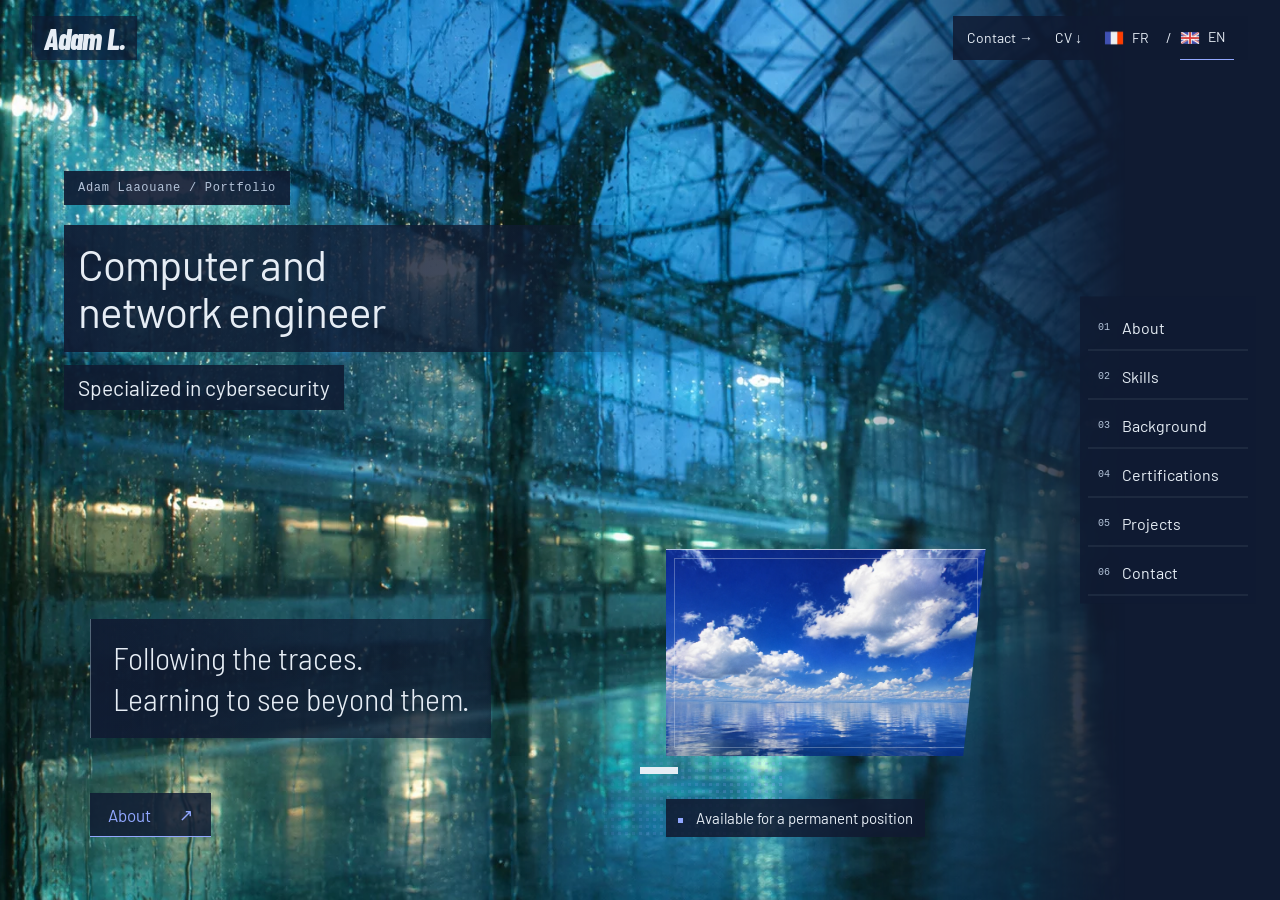
==== commit 01cec389: "Publish nocturnal Soft Club portfolio with click navigation" ====
--- a/en.html
+++ b/en.html
@@ -1,286 +1,227 @@
 <!DOCTYPE html>
-<html class="liquid project-home" data-scene="home" lang="en">
- <head>
-  <meta charset="utf-8"/>
-  <meta content="width=device-width, initial-scale=1" name="viewport"/>
-  <meta content="Portfolio of Adam LAAOUANE, engineering student at ESAIP Angers in Computer Science and Networks, specializing in cybersecurity" name="description"/>
-  <meta content="student, engineer, computer science, networks, cybersecurity, ESAIP, esaip, Adam, LAAOUANE" name="keywords"/>
-  <meta content="Adam, laaouane,esaip, Computer Science, networks, ESAIP" name="news_keywords"/>
-  <meta content="Portfolio ADAM LAAOUANE - Engineering student at ESAIP" name="description"/>
-  <meta content="Adam LAAOUANE" name="author"/>
-  <meta content="index, noimageindex" name="robots"/>
-  <title>
+
+<html class="cobalt soft-club" data-scene="home" lang="en">
+<head>
+<meta charset="utf-8"/>
+<meta content="width=device-width, initial-scale=1" name="viewport"/>
+<meta content="Portfolio of Adam LAAOUANE, engineering student at ESAIP Angers in Computer Science and Networks, specializing in cybersecurity" name="description"/>
+<meta content="student, engineer, computer science, networks, cybersecurity, ESAIP, esaip, Adam, LAAOUANE" name="keywords"/>
+<meta content="Adam, laaouane,esaip, Computer Science, networks, ESAIP" name="news_keywords"/>
+<meta content="Portfolio ADAM LAAOUANE - Engineering student at ESAIP" name="description"/>
+<meta content="Adam LAAOUANE" name="author"/>
+<meta content="index, noimageindex" name="robots"/>
+<title>
    Adam Laaouane — Cybersecurity &amp; Networks
   </title>
-  <link href="assets/img/logos-v2/adam-monogram.svg" rel="icon" type="image/svg+xml"/>
-  <link as="image" href="assets/img/liquid-index/accueil-1672.webp" imagesizes="100vw" imagesrcset="assets/img/liquid-index/accueil-800.webp 800w, assets/img/liquid-index/accueil-1672.webp 1672w" rel="preload"/>
-  <script defer="" src="assets/js/album.js">
-  </script>
-  <link href="assets/css/fonts.css" rel="stylesheet"/>
-  <link href="assets/css/album.css" rel="stylesheet"/>
-  <link href="assets/css/icons.css" rel="stylesheet"/>
-  <link as="font" crossorigin="" href="assets/fonts/barlow-400-latin.woff2" rel="preload" type="font/woff2"/>
-  <link as="font" crossorigin="" href="assets/fonts/barlowsemicondensed-300-latin.woff2" rel="preload" type="font/woff2"/>
-  <link href="assets/css/thm-badge.css" rel="stylesheet"/>
-  <script defer="" src="assets/js/thm-badge.js">
-  </script>
-  <script defer="" src="assets/js/project-preview.js">
-  </script>
-  <link href="assets/css/liquid-index.css" rel="stylesheet"/>
-  <script defer="" src="assets/js/liquid-index.js">
-  </script>
-  <link href="assets/css/liquid-chapters.css" rel="stylesheet"/>
-  <link href="assets/css/project-home.css" rel="stylesheet"/>
-  <link href="assets/css/motion-study.css" rel="stylesheet"/>
- </head>
- <body>
-  <a class="skip-link" href="#home">
+<link href="assets/img/logos-v2/adam-monogram.svg" rel="icon" type="image/svg+xml"/>
+<script defer="" src="assets/js/album.js">
+</script>
+<link href="assets/css/fonts.css" rel="stylesheet"/>
+<link href="assets/css/album.css" rel="stylesheet"/>
+<link href="assets/css/icons.css" rel="stylesheet"/>
+<link as="font" crossorigin="" href="assets/fonts/barlow-400-latin.woff2" rel="preload" type="font/woff2"/>
+<link as="font" crossorigin="" href="assets/fonts/barlowsemicondensed-300-latin.woff2" rel="preload" type="font/woff2"/>
+<link href="assets/css/thm-badge.css" rel="stylesheet"/>
+<script defer="" src="assets/js/thm-badge.js">
+</script>
+<script defer="" src="assets/js/project-preview.js">
+</script>
+<link href="assets/css/cobalt.css" rel="stylesheet"/>
+<script defer="" src="assets/js/cobalt.js">
+</script>
+<link href="assets/css/soft-club.css" rel="stylesheet"/></head>
+<body>
+<a class="skip-link" href="#home">
    Skip to content
   </a>
-  <header class="masthead">
-   <a class="signature" href="#cover">
-    <img alt="" class="personal-mark" decoding="async" height="730" src="assets/img/logos-v2/adam-monogram.svg" width="840"/>
-    Adam Laaouane
-    <span>
-     Engineer · Cybersecurity
-    </span>
+<header class="masthead">
+<a aria-label="Adam Laaouane — Home" class="signature" href="#cover">
+    Adam L.
    </a>
-   <a class="back-cover" href="#cover">
-    <span aria-hidden="true">
+<a class="back-cover" href="#cover">
+<span aria-hidden="true">
      ↖
     </span>
     Home
    </a>
-   <div class="header-links">
-    <a class="header-contact" href="#contact">
+<div class="header-links">
+<a class="header-contact" href="#contact">
      Contact →
     </a>
-    <a download="" href="assets/files/CV_Adam_Laaouane.pdf">
+<a download="" href="assets/files/CV_Adam_Laaouane.pdf">
      CV ↓
     </a>
-    <div aria-label="Language" class="languages">
-     <a data-language="" href="index.html#home" hreflang="fr" lang="fr">
-      <img alt="" class="language-flag" decoding="async" height="48" src="assets/icons/flag-fr.png" width="48"/>
+<div aria-label="Language" class="languages">
+<a data-language="" href="index.html#home" hreflang="fr" lang="fr">
+<img alt="" class="language-flag" decoding="async" height="48" src="assets/icons/flag-fr.png" width="48"/>
       FR
      </a>
-     <span>
+<span>
       /
      </span>
-     <a aria-current="true" data-language="" href="en.html#home" hreflang="en" lang="en">
-      <img alt="" class="language-flag" decoding="async" height="48" src="assets/icons/flag-en.png" width="48"/>
+<a aria-current="true" data-language="" href="en.html#home" hreflang="en" lang="en">
+<img alt="" class="language-flag" decoding="async" height="48" src="assets/icons/flag-en.png" width="48"/>
       EN
      </a>
-    </div>
-   </div>
-  </header>
-  <nav aria-label="Section navigation" class="album-index">
-   <a aria-label="Back to home" class="index-cover" href="#cover">
-    <span aria-hidden="true">
+</div>
+</div>
+</header>
+<nav aria-label="Section navigation" class="album-index">
+<a aria-label="Back to home" class="index-cover" href="#cover">
+<span aria-hidden="true">
      ▧
     </span>
     Home
    </a>
-   <a data-scene-link="home" href="#home">
-    <span>
+<a data-scene-link="home" href="#home">
+<span>
      01
     </span>
     About
     <i aria-hidden="true">
-    </i>
-   </a>
-   <a data-scene-link="services" href="#services">
-    <span>
+</i>
+</a>
+<a data-scene-link="services" href="#services">
+<span>
      02
     </span>
     Skills
     <i aria-hidden="true">
-    </i>
-   </a>
-   <a data-scene-link="parcours" href="#parcours">
-    <span>
+</i>
+</a>
+<a data-scene-link="parcours" href="#parcours">
+<span>
      03
     </span>
     Background
     <i aria-hidden="true">
-    </i>
-   </a>
-   <a data-scene-link="certifications" href="#certifications">
-    <span>
+</i>
+</a>
+<a data-scene-link="certifications" href="#certifications">
+<span>
      04
     </span>
     Certifications
     <i aria-hidden="true">
-    </i>
-   </a>
-   <a data-scene-link="portfolio" href="#portfolio">
-    <span>
+</i>
+</a>
+<a data-scene-link="portfolio" href="#portfolio">
+<span>
      05
     </span>
     Projects
     <i aria-hidden="true">
-    </i>
-   </a>
-   <a data-scene-link="contact" href="#contact">
-    <span>
+</i>
+</a>
+<a data-scene-link="contact" href="#contact">
+<span>
      06
     </span>
     Contact
     <i aria-hidden="true">
-    </i>
-   </a>
-  </nav>
-  <main>
-   <div class="album-opening" id="cover" tabindex="-1">
-    <div class="cover-stage">
-     <div class="cover-face">
-      <div aria-hidden="true" class="cover-art">
-       <img alt="" fetchpriority="high" height="941" sizes="100vw" src="assets/img/liquid-index/accueil-1672.webp" srcset="assets/img/liquid-index/accueil-800.webp 800w, assets/img/liquid-index/accueil-1672.webp 1672w" width="1672"/>
-      </div>
-      <div class="cover-identity">
-       <h1>
-        Adam Laaouane
+</i>
+</a>
+</nav>
+<main>
+<div class="album-opening" id="cover" tabindex="-1">
+<div class="cover-stage">
+<div class="cover-face">
+<div aria-hidden="true" class="cobalt-decor" data-scene-art="accueil">
+<div class="photo-primary">
+</div>
+<div class="photo-secondary">
+</div>
+<div class="paper-cut">
+</div>
+<div class="halftone">
+</div>
+<div class="chrome-line">
+</div>
+</div>
+<div class="cover-copy">
+<span class="eyebrow">
+        Adam Laaouane / Portfolio
+       </span>
+<h1>
+        Computer and
+        <br/>
+        network engineer
        </h1>
-       <p>
-        Computer and network engineer
+<p class="cover-specialty">
+        Specialized in cybersecurity
        </p>
-       <p class="identity-domains">
-        Cybersecurity / Systems / Networks
+<p class="cover-manifesto">
+        Following the traces.
+        <br/>
+        Learning to see beyond them.
        </p>
-      </div>
-      <svg aria-hidden="true" class="project-tethers">
-       <path data-tether="soc">
-       </path>
-       <circle data-anchor="soc" r="4">
-       </circle>
-       <path data-tether="game">
-       </path>
-       <circle data-anchor="game" r="3">
-       </circle>
-      </svg>
-      <p class="home-selection-label">
-       Selection / Projects
-      </p>
-      <a class="home-project home-project--main" data-home-project="soc" href="#portfolioModal5" id="home-soc">
-       <span class="home-project-number">
-        01
-       </span>
-       <div class="home-project-heading">
-        <h2>
-         AI-Augmented
-         <br/>
-         SOC Homelab
-        </h2>
-        <p>
-         Wazuh / Windows / Python · 2026
-        </p>
-       </div>
-       <figure>
-        <img alt="Actual Wazuh lab screenshot" height="422" src="assets/img/projects/wazuh-alert.png" width="473"/>
-        <figcaption>
-         Explore the lab
-         <span aria-hidden="true">
-          ↗
-         </span>
-        </figcaption>
-       </figure>
-       <div aria-hidden="true" class="soc-peek">
-        <p>
-         Preview / SOC Homelab
-        </p>
-        <div class="soc-peek-nodes">
-         <span>
-          Windows / Linux
-         </span>
-         <span>
-          Wazuh
-         </span>
-         <span>
-          Local LLM
-         </span>
-        </div>
-       </div>
-      </a>
-      <a class="home-project home-project--secondary" data-home-project="game" href="#portfolioModal1" id="home-game">
-       <span class="home-project-number">
-        02
-       </span>
-       <div class="home-project-heading">
-        <h2>
-         Sticks &amp; Stones
-        </h2>
-        <p>
-         Unity 3D · 2022
-        </p>
-       </div>
-       <figure>
-        <img alt="Sticks &amp; Stones game artwork" height="899" src="assets/img/projects/ss.png" width="720"/>
-        <figcaption>
-         Explore the project
-         <span aria-hidden="true">
-          ↗
-         </span>
-        </figcaption>
-       </figure>
-      </a>
-      <a class="home-discover" href="#home">
-       Scroll to explore
-       <span aria-hidden="true">
-        ↓
-       </span>
-      </a>
-      <p class="cover-line">
-       Following the traces.
-       <br/>
-       Learning to see beyond them.
-      </p>
-     </div>
-     <section aria-label="About" class="scene opening-note" id="home" tabindex="-1">
-      <div aria-hidden="true" class="chapter-art">
-       <img alt="" data-fallback="assets/img/liquid-index/presentation.png" height="941" loading="lazy" sizes="100vw" src="assets/img/liquid-index/presentation-1672.webp" srcset="assets/img/liquid-index/presentation-800.webp 800w, assets/img/liquid-index/presentation-1672.webp 1672w" width="1672"/>
-      </div>
-      <div class="scene-scroll">
-       <div class="scene-content">
-        <div class="arrival">
-         <p class="eyebrow">
+<a class="action cover-entry" href="#home">
+        About
+        <span aria-hidden="true">
+         ↗
+        </span>
+</a>
+<p class="cover-availability">
+        Available for a permanent position
+       </p>
+</div>
+
+</div>
+
+</div>
+</div><section aria-label="About" class="scene opening-note" id="home" tabindex="-1">
+<div aria-hidden="true" class="cobalt-decor" data-scene-art="home">
+<div class="photo-primary">
+</div>
+<div class="photo-secondary">
+</div>
+<div class="paper-cut">
+</div>
+<div class="halftone">
+</div>
+<div class="chrome-line">
+</div>
+</div>
+<div class="scene-scroll">
+<div class="scene-content">
+<div class="arrival">
+<p class="eyebrow">
           01 / About
          </p>
-         <h2>
+<h2>
+          About
+         </h2>
+<p class="profile-role">
           Computer and network engineer
           <br/>
           Specialising in cybersecurity
-         </h2>
-         <p class="profile-introduction">
+         </p>
+<p class="profile-introduction">
           My background connects IT administration, network security and security event analysis. I like understanding how tools work together, then putting them to the test in practical projects.
          </p>
-         <p class="availability">
+<p class="availability">
           Available for a permanent position
          </p>
-         <div class="actions">
-          <a class="action primary" href="#portfolio">
+<div class="actions">
+<a class="action primary" href="#portfolio">
            View my projects →
           </a>
-          <a class="action" href="#parcours">
+<a class="action" href="#parcours">
            Explore my background →
           </a>
-         </div>
-        </div>
-       </div>
-      </div>
-     </section>
-    </div>
-   </div>
-   <div class="intro-story opening-story" id="intro-story">
-    <span class="eyebrow">
+</div>
+<div class="intro-story opening-story" id="intro-story">
+<span class="eyebrow">
      01
     </span>
-    <h2>
+<h2>
      Who am I?
     </h2>
-    <details class="profile-extra">
-     <summary>
+<details class="profile-extra">
+<summary>
       Additional information
      </summary>
-     <p>
+<p>
       I am a computer engineering graduate specializing in cybersecurity, with a strong interest
                             in
                             protecting information systems and network infrastructures. Through my experience in system
@@ -289,467 +230,486 @@
                             contribute to ambitious technical projects and continue my career in cybersecurity,
                             especially as a SOC Analyst or Security Engineer.
      </p>
-     <p class="home-role">
+<p class="home-role">
       Computer Science and Networks Engineer
       <br/>
-      <strong>
+<strong>
        SOC Analyst
       </strong>
-     </p>
-     <p class="availability">
-      <i>
-      </i>
+</p>
+<p class="availability">
+<i>
+</i>
       Available immediately · Seeking a permanent position
      </p>
-    </details>
-    <div class="profile-project">
-     <p class="eyebrow">
+</details>
+<div class="profile-project">
+<p class="eyebrow">
       AI-Augmented SOC Homelab
      </p>
-     <a class="action text-action" href="#portfolioModal5">
+<a class="action text-action" href="#portfolioModal5">
       Open the SOC lab →
      </a>
-    </div>
-   </div>
-   <section aria-label="Skills" class="scene scene-services" data-track="02" id="services" tabindex="-1">
-    <div aria-hidden="true" class="chapter-art" data-chapter="services">
-     <img alt="" class="scene-image" data-fallback="assets/img/liquid-index/competences.png" height="941" loading="lazy" sizes="100vw" src="assets/img/liquid-index/competences-1672.webp" srcset="assets/img/liquid-index/competences-800.webp 800w, assets/img/liquid-index/competences-1672.webp 1672w" width="1672"/>
-    </div>
-    <div class="scene-scroll">
-     <div class="scene-content">
-      <div class="section-heading">
-       <p class="eyebrow">
+</div>
+</div></div>
+</div>
+</div>
+</section>
+
+<section aria-label="Skills" class="scene scene-services" data-track="02" id="services" tabindex="-1">
+<div aria-hidden="true" class="cobalt-decor" data-scene-art="services">
+<div class="photo-primary">
+</div>
+<div class="photo-secondary">
+</div>
+<div class="paper-cut">
+</div>
+<div class="halftone">
+</div>
+<div class="chrome-line">
+</div>
+</div>
+<div class="scene-scroll">
+<div class="scene-content">
+<div class="section-heading">
+<p class="eyebrow">
         02
        </p>
-       <h2>
+<h2>
         Skills
        </h2>
-      </div>
-      <p class="interaction-note">
+</div>
+<p class="interaction-note">
        Select a domain. Explore its tools and uses alongside it.
       </p>
-      <div class="explorer">
-       <div aria-label="Skill domains" class="skill-index" role="group">
-        <button aria-controls="skill-0" aria-pressed="false" type="button">
-         <span class="skill-label">
-          <span aria-hidden="true" class="portfolio-icon portfolio-icon--shield">
-          </span>
+<div class="explorer">
+<div aria-label="Skill domains" class="skill-index" role="group">
+<button aria-controls="skill-0" aria-pressed="false" type="button">
+<span class="skill-label">
+<span aria-hidden="true" class="portfolio-icon portfolio-icon--shield">
+</span>
           Cybersecurity
          </span>
-         <span aria-hidden="true">
+<span aria-hidden="true">
           ↗
          </span>
-        </button>
-        <button aria-controls="skill-1" aria-pressed="false" type="button">
+</button>
+<button aria-controls="skill-1" aria-pressed="false" type="button">
          System Administration
          <span aria-hidden="true">
           ↗
          </span>
-        </button>
-        <button aria-controls="skill-2" aria-pressed="false" type="button">
-         <span class="skill-label">
-          <span aria-hidden="true" class="portfolio-icon portfolio-icon--web">
-          </span>
+</button>
+<button aria-controls="skill-2" aria-pressed="false" type="button">
+<span class="skill-label">
+<span aria-hidden="true" class="portfolio-icon portfolio-icon--web">
+</span>
           Web Development
          </span>
-         <span aria-hidden="true">
+<span aria-hidden="true">
           ↗
          </span>
-        </button>
-        <button aria-controls="skill-3" aria-pressed="false" type="button">
+</button>
+<button aria-controls="skill-3" aria-pressed="false" type="button">
          Software Development
          <span aria-hidden="true">
           ↗
          </span>
-        </button>
-        <button aria-controls="skill-4" aria-pressed="false" type="button">
-         <span class="skill-label">
-          <span aria-hidden="true" class="portfolio-icon portfolio-icon--android">
-          </span>
+</button>
+<button aria-controls="skill-4" aria-pressed="false" type="button">
+<span class="skill-label">
+<span aria-hidden="true" class="portfolio-icon portfolio-icon--android">
+</span>
           Android Development
          </span>
-         <span aria-hidden="true">
+<span aria-hidden="true">
           ↗
          </span>
-        </button>
-        <button aria-controls="skill-5" aria-pressed="false" type="button">
-         <span class="skill-label">
-          <span aria-hidden="true" class="portfolio-icon portfolio-icon--web">
-          </span>
+</button>
+<button aria-controls="skill-5" aria-pressed="false" type="button">
+<span class="skill-label">
+<span aria-hidden="true" class="portfolio-icon portfolio-icon--web">
+</span>
           Backend
          </span>
-         <span aria-hidden="true">
+<span aria-hidden="true">
           ↗
          </span>
-        </button>
-        <button aria-controls="skill-6" aria-pressed="false" type="button">
+</button>
+<button aria-controls="skill-6" aria-pressed="false" type="button">
          Office &amp; Management
          <span aria-hidden="true">
           ↗
          </span>
-        </button>
-       </div>
-       <div class="skill-panels">
-        <article class="skill-panel" id="skill-0">
-         <h3>
-          <span aria-hidden="true" class="portfolio-icon portfolio-icon--shield">
-          </span>
+</button>
+</div>
+<div class="skill-panels">
+<article class="skill-panel" id="skill-0">
+<h3>
+<span aria-hidden="true" class="portfolio-icon portfolio-icon--shield">
+</span>
           Cybersecurity
          </h3>
-         <div class="skill-body">
-          <div>
-           <ul>
-            <li>
+<div class="skill-body">
+<div>
+<ul>
+<li>
              Pentesting &amp; Ethical Hacking (Nmap, Nessus, Burp Suite, Metasploit, Wireshark)
             </li>
-            <li>
+<li>
              Attacks &amp; countermeasures: SQLi, XSS, MITM, brute force
             </li>
-            <li>
+<li>
              Monitoring &amp; defense: SIEM (Splunk/ELK), EDR/XDR, incident response
             </li>
-            <li>
+<li>
              Access management: Entra ID, MFA, Zero Trust
             </li>
-            <li>
+<li>
              Email security: SPF, DKIM, DMARC, TLS/SSL
             </li>
-            <li>
+<li>
              Standards &amp; compliance: ANSSI self-assessment, BCP/DRP, ISO 27001
             </li>
-           </ul>
-           <a href="https://www.root-me.org/Zetsu-794769">
+</ul>
+<a href="https://www.root-me.org/Zetsu-794769">
             My Root-Me Profile
            </a>
-           <a href="https://tryhackme.com/p/Z33tsu">
+<a href="https://tryhackme.com/p/Z33tsu">
             My TryHackMe Profile
            </a>
-           <p>
-            <em>
+<p>
+<em>
              CEH certification in progress
             </em>
-           </p>
-           <div class="thm-profile-badge">
-            <div class="thm-badge-viewport">
-             <iframe height="88" loading="lazy" referrerpolicy="no-referrer" sandbox="allow-scripts allow-same-origin allow-popups allow-popups-to-escape-sandbox" src="https://tryhackme.com/api/v2/badges/public-profile?userPublicId=1918814" title="Z33tsu TryHackMe badge" width="329">
-             </iframe>
-            </div>
-            <a class="thm-badge-fallback" href="https://tryhackme.com/p/Z33tsu" rel="noopener noreferrer" target="_blank">
+</p>
+<div class="thm-profile-badge">
+<div class="thm-badge-viewport">
+<iframe height="88" loading="lazy" referrerpolicy="no-referrer" sandbox="allow-scripts allow-same-origin allow-popups allow-popups-to-escape-sandbox" src="https://tryhackme.com/api/v2/badges/public-profile?userPublicId=1918814" title="Z33tsu TryHackMe badge" width="329">
+</iframe>
+</div>
+<a class="thm-badge-fallback" href="https://tryhackme.com/p/Z33tsu" rel="noopener noreferrer" target="_blank">
              TryHackMe profile ? open directly ?
             </a>
-           </div>
-          </div>
-         </div>
-        </article>
-        <article class="skill-panel" id="skill-1">
-         <h3>
+</div>
+</div>
+</div>
+</article>
+<article class="skill-panel" id="skill-1">
+<h3>
           System Administration
          </h3>
-         <div class="skill-body">
-          <div>
-           <ul>
-            <li>
+<div class="skill-body">
+<div>
+<ul>
+<li>
              Windows Server, Linux (Debian/Ubuntu)
             </li>
-            <li>
+<li>
              Active Directory, GPO, accounts &amp; access
             </li>
-            <li>
+<li>
              Monitoring, backups, continuity (BCP)
             </li>
-           </ul>
-          </div>
-         </div>
-        </article>
-        <article class="skill-panel" id="skill-2">
-         <h3>
-          <span aria-hidden="true" class="portfolio-icon portfolio-icon--web">
-          </span>
+</ul>
+</div>
+</div>
+</article>
+<article class="skill-panel" id="skill-2">
+<h3>
+<span aria-hidden="true" class="portfolio-icon portfolio-icon--web">
+</span>
           Web Development
          </h3>
-         <div class="skill-body">
-          <div>
-           <ul>
-            <li>
+<div class="skill-body">
+<div>
+<ul>
+<li>
              HTML5, CSS3, JavaScript, PHP
             </li>
-            <li>
+<li>
              Frameworks: Bootstrap, React, Symfony
             </li>
-            <li>
+<li>
              Robust &amp; scalable apps, best practices
             </li>
-           </ul>
-          </div>
-         </div>
-        </article>
-        <article class="skill-panel" id="skill-3">
-         <h3>
+</ul>
+</div>
+</div>
+</article>
+<article class="skill-panel" id="skill-3">
+<h3>
           Software Development
          </h3>
-         <div class="skill-body">
-          <div>
-           <ul>
-            <li>
+<div class="skill-body">
+<div>
+<ul>
+<li>
              Languages: Java, Python, C, C++, C#
             </li>
-            <li>
+<li>
              Unity 3D, Git/GitHub, design patterns &amp; testing
             </li>
-           </ul>
-          </div>
-         </div>
-        </article>
-        <article class="skill-panel" id="skill-4">
-         <h3>
-          <span aria-hidden="true" class="portfolio-icon portfolio-icon--android">
-          </span>
+</ul>
+</div>
+</div>
+</article>
+<article class="skill-panel" id="skill-4">
+<h3>
+<span aria-hidden="true" class="portfolio-icon portfolio-icon--android">
+</span>
           Android Development
          </h3>
-         <div class="skill-body">
-          <div>
-           <ul>
-            <li>
+<div class="skill-body">
+<div>
+<ul>
+<li>
              Java &amp; Kotlin, Android Studio
             </li>
-            <li>
+<li>
              UI XML, navigation, network/DB management
             </li>
-           </ul>
-          </div>
-         </div>
-        </article>
-        <article class="skill-panel" id="skill-5">
-         <h3>
-          <span aria-hidden="true" class="portfolio-icon portfolio-icon--web">
-          </span>
+</ul>
+</div>
+</div>
+</article>
+<article class="skill-panel" id="skill-5">
+<h3>
+<span aria-hidden="true" class="portfolio-icon portfolio-icon--web">
+</span>
           Backend
          </h3>
-         <div class="skill-body">
-          <div>
-           <ul>
-            <li>
+<div class="skill-body">
+<div>
+<ul>
+<li>
              PHP, Symfony, REST APIs
             </li>
-            <li>
+<li>
              Application Security: OWASP basics
             </li>
-           </ul>
-          </div>
-         </div>
-        </article>
-        <article class="skill-panel" id="skill-6">
-         <h3>
+</ul>
+</div>
+</div>
+</article>
+<article class="skill-panel" id="skill-6">
+<h3>
           Office &amp; Management
          </h3>
-         <div class="skill-body">
-          <div>
-           <ul>
-            <li>
+<div class="skill-body">
+<div>
+<ul>
+<li>
              Office Suite: Word, Excel, PowerPoint, Outlook
             </li>
-            <li>
+<li>
              Project &amp; collaboration: MS Project, Trello, Notion
             </li>
-            <li>
+<li>
              Version control: Git/GitHub
             </li>
-           </ul>
-          </div>
-         </div>
-        </article>
-       </div>
-      </div>
-      <details class="domains-overview">
-       <summary>
+</ul>
+</div>
+</div>
+</article>
+</div>
+</div>
+<details class="domains-overview">
+<summary>
         Overview of the domains
         <span aria-hidden="true">
          +
         </span>
-       </summary>
-       <div class="connections">
-        <article class="connection reveal">
-         <h3>
-          <span>
+</summary>
+<div class="connections">
+<article class="connection reveal">
+<h3>
+<span>
            01
           </span>
           Cybersecurity · Detection · Investigation
          </h3>
-         <ul>
-          <li>
-           <strong>
+<ul>
+<li>
+<strong>
             Cybersecurity
            </strong>
-           <span>
+<span>
             Pentesting &amp; Ethical Hacking (Nmap, Nessus, Burp Suite, Metasploit, Wireshark)
            </span>
-          </li>
-         </ul>
-        </article>
-        <article class="connection reveal">
-         <h3>
-          <span>
+</li>
+</ul>
+</article>
+<article class="connection reveal">
+<h3>
+<span>
            02
           </span>
           Systems · Networks · Identity
          </h3>
-         <ul>
-          <li>
-           <strong>
+<ul>
+<li>
+<strong>
             System Administration
            </strong>
-           <span>
+<span>
             Windows Server, Linux (Debian/Ubuntu)
            </span>
-          </li>
-         </ul>
-        </article>
-        <article class="connection reveal">
-         <h3>
-          <span>
+</li>
+</ul>
+</article>
+<article class="connection reveal">
+<h3>
+<span>
            03
           </span>
           Development · Automation · Data
          </h3>
-         <ul>
-          <li>
-           <strong>
+<ul>
+<li>
+<strong>
             Web Development
            </strong>
-           <span>
+<span>
             HTML5, CSS3, JavaScript, PHP
            </span>
-          </li>
-          <li>
-           <strong>
+</li>
+<li>
+<strong>
             Software Development
            </strong>
-           <span>
+<span>
             Languages: Java, Python, C, C++, C#
            </span>
-          </li>
-          <li>
-           <strong>
+</li>
+<li>
+<strong>
             Android Development
            </strong>
-           <span>
+<span>
             Java &amp; Kotlin, Android Studio
            </span>
-          </li>
-          <li>
-           <strong>
+</li>
+<li>
+<strong>
             Backend
            </strong>
-           <span>
+<span>
             PHP, Symfony, REST APIs
            </span>
-          </li>
-          <li>
-           <strong>
+</li>
+<li>
+<strong>
             Office &amp; Management
            </strong>
-           <span>
+<span>
             Office Suite: Word, Excel, PowerPoint, Outlook
            </span>
-          </li>
-         </ul>
-        </article>
-       </div>
-      </details>
-     </div>
-    </div>
-   </section>
-   <section aria-label="Background" class="scene scene-parcours" data-track="03" id="parcours" tabindex="-1">
-    <div aria-hidden="true" class="chapter-art" data-chapter="parcours">
-     <img alt="" class="scene-image" data-fallback="assets/img/liquid-index/parcours.png" height="941" loading="lazy" sizes="100vw" src="assets/img/liquid-index/parcours-1672.webp" srcset="assets/img/liquid-index/parcours-800.webp 800w, assets/img/liquid-index/parcours-1672.webp 1672w" width="1672"/>
-    </div>
-    <div class="scene-scroll">
-     <div class="scene-content">
-      <div class="section-heading">
-       <p class="eyebrow">
+</li>
+</ul>
+</article>
+</div>
+</details>
+</div>
+</div>
+</section>
+<section aria-label="Background" class="scene scene-parcours" data-track="03" id="parcours" tabindex="-1">
+<div aria-hidden="true" class="cobalt-decor" data-scene-art="parcours">
+<div class="photo-primary">
+</div>
+<div class="photo-secondary">
+</div>
+<div class="paper-cut">
+</div>
+<div class="halftone">
+</div>
+<div class="chrome-line">
+</div>
+</div>
+<div class="scene-scroll">
+<div class="scene-content">
+<div class="section-heading">
+<p class="eyebrow">
         03
        </p>
-       <div aria-hidden="true" class="route-fragment">
-        <img alt="" data-fallback="assets/img/liquid-index/parcours.png" height="941" loading="lazy" sizes="100vw" src="assets/img/liquid-index/parcours-1672.webp" srcset="assets/img/liquid-index/parcours-800.webp 800w, assets/img/liquid-index/parcours-1672.webp 1672w" width="1672"/>
-       </div>
-       <h2>
+<h2>
         Background
        </h2>
-       <p class="route">
+<p class="route">
         Agadir · Angers · Arnhem
         <br/>
         Valladolid · Nantes
        </p>
-      </div>
-      <nav aria-label="Journey stops" class="route-index">
-       <a href="#stop-0">
-        <span>
+</div>
+<nav aria-label="Journey stops" class="route-index">
+<a href="#stop-0">
+<span>
          2026
         </span>
         Network and Security Engineer
        </a>
-       <a href="#stop-1">
-        <span>
+<a href="#stop-1">
+<span>
          2026
         </span>
         Data Analyst
        </a>
-       <a href="#stop-2">
-        <span>
+<a href="#stop-2">
+<span>
          2024 - 2025
         </span>
         Work-Study Contract
        </a>
-       <a href="#stop-3">
-        <span>
+<a href="#stop-3">
+<span>
          2023 - 2025
         </span>
         Engineering Cycle at ESAIP
        </a>
-       <a href="#stop-4">
-        <span>
+<a href="#stop-4">
+<span>
          January - June 2024
         </span>
         Second Study Abroad Experience
        </a>
-       <a href="#stop-5">
-        <span>
+<a href="#stop-5">
+<span>
          January - June 2022
         </span>
         First Study Abroad Experience
        </a>
-       <a href="#stop-6">
-        <span>
+<a href="#stop-6">
+<span>
          2020 - 2022
         </span>
         Preparatory Classes at ESAIP Angers
        </a>
-       <a href="#stop-7">
-        <span>
+<a href="#stop-7">
+<span>
          2020
         </span>
         Scientific High School Diploma
        </a>
-      </nav>
-      <div class="journey-list">
-       <article class="journey-stop reveal" id="stop-0">
-        <header>
-         <span class="stop-date">
+</nav>
+<div class="journey-list">
+<article class="journey-stop reveal" id="stop-0">
+<header>
+<span class="stop-date">
           2026
          </span>
-         <div class="organization">
-          <img alt="" class="organization-logo organization-logo--emblem" decoding="async" height="1214" loading="lazy" src="assets/img/logos/wilaya-emblem.png" width="1295"/>
-          <p class="organization-name">
+<div class="organization">
+<img alt="" class="organization-logo organization-logo--emblem" decoding="async" height="1214" loading="lazy" src="assets/img/logos/wilaya-emblem.png" width="1295"/>
+<p class="organization-name">
            Agadir Ida-Outanane Prefecture — Souss-Massa Region
           </p>
-         </div>
-         <h3>
+</div>
+<h3>
           Network and Security Engineer
          </h3>
-        </header>
-        <div class="stop-body">
-         <div>
-          <p>
+</header>
+<div class="stop-body">
+<div>
+<p>
            Two-month international experience within the
            <strong>
             Agadir Ida-Outanane Prefecture - Souss-Massa Region
@@ -766,27 +726,27 @@
            </strong>
            to monitor network performance.
           </p>
-         </div>
-        </div>
-       </article>
-       <article class="journey-stop reveal" id="stop-1">
-        <header>
-         <span class="stop-date">
+</div>
+</div>
+</article>
+<article class="journey-stop reveal" id="stop-1">
+<header>
+<span class="stop-date">
           2026
          </span>
-         <div class="organization">
-          <img alt="" class="org-logo" decoding="async" height="165" loading="lazy" src="assets/img/logos-v2/esaip-original.svg" width="334"/>
-          <p class="organization-name">
+<div class="organization">
+<img alt="" class="org-logo" decoding="async" height="165" loading="lazy" src="assets/img/logos-v2/esaip-dark.svg" width="334"/>
+<p class="organization-name">
            ESAIP · Angers
           </p>
-         </div>
-         <h3>
+</div>
+<h3>
           Data Analyst
          </h3>
-        </header>
-        <div class="stop-body">
-         <div>
-          <p>
+</header>
+<div class="stop-body">
+<div>
+<p>
            Three-month internship at
            <strong>
             ESAIP (Angers, France)
@@ -813,27 +773,27 @@
                                 reports into dynamic dashboards (Sunburst charts, interactive charts and advanced
                                 visualizations), making analysis easier and supporting decision-making.
           </p>
-         </div>
-        </div>
-       </article>
-       <article class="journey-stop reveal" id="stop-2">
-        <header>
-         <span class="stop-date">
+</div>
+</div>
+</article>
+<article class="journey-stop reveal" id="stop-2">
+<header>
+<span class="stop-date">
           2024 - 2025
          </span>
-         <div class="organization">
-          <img alt="" class="organization-logo organization-logo--slogan" decoding="async" height="120" loading="lazy" src="assets/img/logos/happy-babees.png" width="279"/>
-          <p class="organization-name">
+<div class="organization">
+<img alt="" class="organization-logo organization-logo--slogan" decoding="async" height="120" loading="lazy" src="assets/img/logos/happy-babees.png" width="279"/>
+<p class="organization-name">
            Happy Babees · Nantes
           </p>
-         </div>
-         <h3>
+</div>
+<h3>
           Work-Study Contract
          </h3>
-        </header>
-        <div class="stop-body">
-         <div>
-          <p>
+</header>
+<div class="stop-body">
+<div>
+<p>
            IT Systems Officer at
            <strong>
             Happy Babees (Nantes)
@@ -844,583 +804,614 @@
                                 cybersecurity (ANSSI self-assessment, BCP/DRP, access management, secure email
                                 protocols).
           </p>
-         </div>
-        </div>
-       </article>
-       <article class="journey-stop reveal" id="stop-3">
-        <header>
-         <span class="stop-date">
+</div>
+</div>
+</article>
+<article class="journey-stop reveal" id="stop-3">
+<header>
+<span class="stop-date">
           2023 - 2025
          </span>
-         <div class="organization">
-          <img alt="" class="org-logo" decoding="async" height="165" loading="lazy" src="assets/img/logos-v2/esaip-original.svg" width="334"/>
-          <p class="organization-name">
+<div class="organization">
+<img alt="" class="org-logo" decoding="async" height="165" loading="lazy" src="assets/img/logos-v2/esaip-dark.svg" width="334"/>
+<p class="organization-name">
            ESAIP · Angers
           </p>
-         </div>
-         <h3>
+</div>
+<h3>
           Engineering Cycle at ESAIP
          </h3>
-        </header>
-        <div class="stop-body">
-         <div>
-          <p>
+</header>
+<div class="stop-body">
+<div>
+<p>
            Engineering cycle in Computer Science and Networks at ESAIP, with a specialization
                                 in cybersecurity. A program combining theory and hands-on projects in an international
                                 context.
           </p>
-         </div>
-        </div>
-       </article>
-       <article class="journey-stop reveal" id="stop-4">
-        <header>
-         <span class="stop-date">
+</div>
+</div>
+</article>
+<article class="journey-stop reveal" id="stop-4">
+<header>
+<span class="stop-date">
           January - June 2024
          </span>
-         <div class="organization">
-          <img alt="" class="organization-logo" decoding="async" height="155" loading="lazy" src="assets/img/logos/uemc.jpg" width="252"/>
-          <p class="organization-name">
+<div class="organization">
+<img alt="" class="organization-logo" decoding="async" height="155" loading="lazy" src="assets/img/logos/uemc.jpg" width="252"/>
+<p class="organization-name">
            UEMC · Valladolid
           </p>
-         </div>
-         <h3>
+</div>
+<h3>
           Second Study Abroad Experience
          </h3>
-        </header>
-        <div class="stop-body">
-         <div>
-          <p>
+</header>
+<div class="stop-body">
+<div>
+<p>
            Erasmus semester in Valladolid (UEMC, Spain).
                                 Strengthened skills in cybersecurity and IT in a multicultural environment.
           </p>
-         </div>
-        </div>
-       </article>
-       <article class="journey-stop reveal" id="stop-5">
-        <header>
-         <span class="stop-date">
+</div>
+</div>
+</article>
+<article class="journey-stop reveal" id="stop-5">
+<header>
+<span class="stop-date">
           January - June 2022
          </span>
-         <div class="organization">
-          <img alt="" class="organization-logo organization-logo--han" decoding="async" height="183" loading="lazy" src="assets/img/logos/han.png" width="276"/>
-          <p class="organization-name">
+<div class="organization">
+<img alt="" class="organization-logo organization-logo--han" decoding="async" height="183" loading="lazy" src="assets/img/logos/han.png" width="276"/>
+<p class="organization-name">
            HAN University of Applied Sciences · Arnhem
           </p>
-         </div>
-         <h3>
+</div>
+<h3>
           First Study Abroad Experience
          </h3>
-        </header>
-        <div class="stop-body">
-         <div>
-          <p>
+</header>
+<div class="stop-body">
+<div>
+<p>
            Erasmus semester in Arnhem (Netherlands), at HAN University of Applied Sciences.
                                 Discovered new teaching and technical approaches.
           </p>
-         </div>
-        </div>
-       </article>
-       <article class="journey-stop reveal" id="stop-6">
-        <header>
-         <span class="stop-date">
+</div>
+</div>
+</article>
+<article class="journey-stop reveal" id="stop-6">
+<header>
+<span class="stop-date">
           2020 - 2022
          </span>
-         <div class="organization">
-          <img alt="" class="org-logo" decoding="async" height="165" loading="lazy" src="assets/img/logos-v2/esaip-original.svg" width="334"/>
-          <p class="organization-name">
+<div class="organization">
+<img alt="" class="org-logo" decoding="async" height="165" loading="lazy" src="assets/img/logos-v2/esaip-dark.svg" width="334"/>
+<p class="organization-name">
            ESAIP · Angers
           </p>
-         </div>
-         <h3>
+</div>
+<h3>
           Preparatory Classes at ESAIP Angers
          </h3>
-        </header>
-        <div class="stop-body">
-         <div>
-          <p>
+</header>
+<div class="stop-body">
+<div>
+<p>
            Integrated preparatory cycle at ESAIP engineering school in Angers.
           </p>
-         </div>
-        </div>
-       </article>
-       <article class="journey-stop reveal" id="stop-7">
-        <header>
-         <span class="stop-date">
+</div>
+</div>
+</article>
+<article class="journey-stop reveal" id="stop-7">
+<header>
+<span class="stop-date">
           2020
          </span>
-         <img alt="maroc-image" decoding="async" height="740" loading="lazy" src="assets/img/logos/maroc.png" width="1040"/>
-         <h3>
+<img alt="maroc-image" decoding="async" height="740" loading="lazy" src="assets/img/logos/maroc.png" width="1040"/>
+<h3>
           Scientific High School Diploma
          </h3>
-        </header>
-        <div class="stop-body">
-         <div>
-          <p>
+</header>
+<div class="stop-body">
+<div>
+<p>
            Scientific Baccalaureate with Physics-Chemistry option (BFI) – Agadir, Morocco.
           </p>
-         </div>
-        </div>
-       </article>
-      </div>
-     </div>
-    </div>
-   </section>
-   <section aria-label="Certifications" class="scene scene-certifications" data-track="04" id="certifications" tabindex="-1">
-    <div aria-hidden="true" class="chapter-art" data-chapter="certifications">
-     <img alt="" class="scene-image" data-fallback="assets/img/liquid-index/certifications.png" height="941" loading="lazy" sizes="100vw" src="assets/img/liquid-index/certifications-1672.webp" srcset="assets/img/liquid-index/certifications-800.webp 800w, assets/img/liquid-index/certifications-1672.webp 1672w" width="1672"/>
-    </div>
-    <div class="scene-scroll">
-     <div class="scene-content">
-      <div class="section-heading">
-       <p class="eyebrow">
+</div>
+</div>
+</article>
+</div>
+</div>
+</div>
+</section>
+<section aria-label="Certifications" class="scene scene-certifications" data-track="04" id="certifications" tabindex="-1">
+<div aria-hidden="true" class="cobalt-decor" data-scene-art="certifications">
+<div class="photo-primary">
+</div>
+<div class="photo-secondary">
+</div>
+<div class="paper-cut">
+</div>
+<div class="halftone">
+</div>
+<div class="chrome-line">
+</div>
+</div>
+<div class="scene-scroll">
+<div class="scene-content">
+<div class="section-heading">
+<p class="eyebrow">
         04
        </p>
-       <h2>
+<h2>
         Certifications
        </h2>
-      </div>
-      <div class="credentials">
-       <details class="credential" open="">
-        <summary>
-         <img alt="" class="org-logo" decoding="async" height="461" loading="lazy" src="assets/img/logos-v2/tryhackme-original.svg" width="824"/>
-         <span class="credential-name">
-          <h3>
+</div>
+<div class="credentials">
+<details class="credential" open="">
+<summary>
+<img alt="" class="org-logo" decoding="async" height="461" loading="lazy" src="assets/img/logos-v2/tryhackme-dark.svg" width="824"/>
+<span class="credential-name">
+<h3>
            SOC Level 1
           </h3>
-          <p>
+<p>
            TryHackMe
           </p>
-         </span>
-         <span aria-hidden="true" class="expand">
+</span>
+<span aria-hidden="true" class="expand">
           +
          </span>
-        </summary>
-        <div class="credential-detail">
-         <p>
+</summary>
+<div class="credential-detail">
+<p>
           Issued July 2026
          </p>
-         <p>
+<p>
           Credential ID : THM-HOP2UNZ6FI
          </p>
-         <a href="https://tryhackme-certificates.s3-eu-west-1.amazonaws.com/THM-HOP2UNZ6FI.pdf" rel="noopener noreferrer" target="_blank">
+<a href="https://tryhackme-certificates.s3-eu-west-1.amazonaws.com/THM-HOP2UNZ6FI.pdf" rel="noopener noreferrer" target="_blank">
           Show credential ↗
          </a>
-        </div>
-       </details>
-       <details class="credential">
-        <summary>
-         <img alt="" class="org-logo" decoding="async" height="461" loading="lazy" src="assets/img/logos-v2/tryhackme-original.svg" width="824"/>
-         <span class="credential-name">
-          <h3>
+</div>
+</details>
+<details class="credential">
+<summary>
+<img alt="" class="org-logo" decoding="async" height="461" loading="lazy" src="assets/img/logos-v2/tryhackme-dark.svg" width="824"/>
+<span class="credential-name">
+<h3>
            Pre Security Certificate
           </h3>
-          <p>
+<p>
            TryHackMe
           </p>
-         </span>
-         <span aria-hidden="true" class="expand">
+</span>
+<span aria-hidden="true" class="expand">
           +
          </span>
-        </summary>
-        <div class="credential-detail">
-         <p>
+</summary>
+<div class="credential-detail">
+<p>
           Issued february 2026
          </p>
-         <p>
+<p>
           Credential ID : THM-9AQQVFHQ4K
          </p>
-         <a href="https://tryhackme-certificates.s3-eu-west-1.amazonaws.com/THM-9AQQVFHQ4K.pdf" rel="noopener noreferrer" target="_blank">
+<a href="https://tryhackme-certificates.s3-eu-west-1.amazonaws.com/THM-9AQQVFHQ4K.pdf" rel="noopener noreferrer" target="_blank">
           Show credential ↗
          </a>
-        </div>
-       </details>
-       <details class="credential">
-        <summary>
-         <img alt="" class="org-logo anssi-logo" decoding="async" height="1000" loading="lazy" src="assets/logos/anssi.png" width="1000"/>
-         <span class="credential-name">
-          <h3>
+</div>
+</details>
+<details class="credential">
+<summary>
+<img alt="" class="org-logo anssi-logo" decoding="async" height="1000" loading="lazy" src="assets/logos/anssi.png" width="1000"/>
+<span class="credential-name">
+<h3>
            MOOC ANSSI
           </h3>
-          <p>
+<p>
            ANSSI - French National Cybersecurity Agency
           </p>
-         </span>
-         <span aria-hidden="true" class="expand">
+</span>
+<span aria-hidden="true" class="expand">
           +
          </span>
-        </summary>
-        <div class="credential-detail">
-        </div>
-       </details>
-       <details class="credential">
-        <summary>
-         <img alt="" class="org-logo org-logo--vertical" decoding="async" height="305" loading="lazy" src="assets/img/logos-v2/microsoft-original.svg" width="420"/>
-         <span class="credential-name">
-          <h3>
+</summary>
+<div class="credential-detail">
+</div>
+</details>
+<details class="credential">
+<summary>
+<img alt="" class="org-logo org-logo--vertical" decoding="async" height="305" loading="lazy" src="assets/img/logos-v2/microsoft-dark.svg" width="420"/>
+<span class="credential-name">
+<h3>
            Microsoft Certified: Azure AI Fundamentals
           </h3>
-          <p>
+<p>
            Microsoft
           </p>
-         </span>
-         <span aria-hidden="true" class="expand">
+</span>
+<span aria-hidden="true" class="expand">
           +
          </span>
-        </summary>
-        <div class="credential-detail">
-         <p>
+</summary>
+<div class="credential-detail">
+<p>
           Issued October 2023
          </p>
-        </div>
-       </details>
-       <details class="credential">
-        <summary>
-         <img alt="" class="org-logo org-logo--toeic" decoding="async" height="340" loading="lazy" src="assets/img/logos-v2/toeic-original.svg" width="510"/>
-         <span class="credential-name">
-          <h3>
+</div>
+</details>
+<details class="credential">
+<summary>
+<img alt="" class="org-logo org-logo--toeic" decoding="async" height="340" loading="lazy" src="assets/img/logos-v2/toeic-dark.svg" width="510"/>
+<span class="credential-name">
+<h3>
            Test of English for International Communication (TOEIC)
           </h3>
-          <p>
+<p>
            ETS
           </p>
-         </span>
-         <span aria-hidden="true" class="expand">
+</span>
+<span aria-hidden="true" class="expand">
           +
          </span>
-        </summary>
-        <div class="credential-detail">
-         <p>
+</summary>
+<div class="credential-detail">
+<p>
           Issued september 2023
          </p>
-         <p>
-          <strong>
+<p>
+<strong>
            CEFR Level C1
           </strong>
-         </p>
-        </div>
-       </details>
-      </div>
-     </div>
-    </div>
-   </section>
-   <section aria-label="Projects" class="scene scene-portfolio" data-track="05" id="portfolio" tabindex="-1">
-    <div aria-hidden="true" class="chapter-art" data-chapter="portfolio">
-     <img alt="" class="scene-image" data-fallback="assets/img/liquid-index/projets.png" height="941" loading="lazy" sizes="100vw" src="assets/img/liquid-index/projets-1672.webp" srcset="assets/img/liquid-index/projets-800.webp 800w, assets/img/liquid-index/projets-1672.webp 1672w" width="1672"/>
-    </div>
-    <div class="scene-scroll">
-     <div class="scene-content">
-      <div class="section-heading">
-       <p class="eyebrow">
+</p>
+</div>
+</details>
+</div>
+</div>
+</div>
+</section>
+<section aria-label="Projects" class="scene scene-portfolio" data-track="05" id="portfolio" tabindex="-1">
+<div aria-hidden="true" class="cobalt-decor" data-scene-art="portfolio">
+<div class="photo-primary">
+</div>
+<div class="photo-secondary">
+</div>
+<div class="paper-cut">
+</div>
+<div class="halftone">
+</div>
+<div class="chrome-line">
+</div>
+<div aria-hidden="true" class="project-fragments">
+<img alt="" loading="lazy" src="assets/img/projects/wazuh-alert.png"/>
+<img alt="" loading="lazy" src="assets/img/projects/ss.png"/>
+</div>
+</div>
+<div class="scene-scroll">
+<div class="scene-content">
+<div class="section-heading">
+<p class="eyebrow">
         05
        </p>
-       <h2>
+<h2>
         Projects
        </h2>
-      </div>
-      <div class="project-spread">
-       <div aria-label="Project preview" class="project-selection">
-        <img alt="Wazuh Security Alert" height="422" loading="lazy" src="assets/img/projects/wazuh-alert.png" width="473"/>
-        <h3 id="selected-project-title">
+</div>
+<div class="project-spread">
+<div aria-label="Project preview" class="project-selection">
+<img alt="Wazuh Security Alert" height="422" loading="lazy" src="assets/img/projects/wazuh-alert.png" width="473"/>
+<h3 id="selected-project-title">
          AI-Augmented SOC Homelab
         </h3>
-        <a class="action selected-project-open" href="#portfolioModal5">
+<a class="action selected-project-open" href="#portfolioModal5">
          Open project →
         </a>
-       </div>
-       <div class="project-shelf">
-        <h3 class="index-title">
-         <span aria-hidden="true" class="portfolio-icon portfolio-icon--image">
-         </span>
+</div>
+<div class="project-shelf">
+<h3 class="index-title">
+<span aria-hidden="true" class="portfolio-icon portfolio-icon--image">
+</span>
          Explore all five projects
         </h3>
-        <div class="departure-board">
-         <div class="board-heading">
-          <span>
+<div class="departure-board">
+<div class="board-heading">
+<span>
            PROJECT DEPARTURES
           </span>
-          <span>
+<span>
            2021 — 2026
           </span>
-         </div>
-         <a class="departure featured" data-project-preview="0" href="#portfolioModal5">
-          <span class="ref">
+</div>
+<a class="departure featured" data-project-preview="0" href="#portfolioModal5">
+<span class="ref">
            P / 01
           </span>
-          <span class="project-name">
+<span class="project-name">
            AI-Augmented SOC Homelab
            <small>
             Blue Team / SIEM / AI
            </small>
-          </span>
-          <span class="project-year">
+</span>
+<span class="project-year">
            2026
           </span>
-          <span aria-hidden="true" class="departure-arrow">
+<span aria-hidden="true" class="departure-arrow">
            →
           </span>
-         </a>
-         <button aria-label="Preview: AI-Augmented SOC Homelab Blue Team / SIEM / AI" aria-pressed="true" class="project-select" data-project-index="0" type="button">
+</a>
+<button aria-label="Preview: AI-Augmented SOC Homelab Blue Team / SIEM / AI" aria-pressed="true" class="project-select" data-project-index="0" type="button">
           Preview
          </button>
-         <a class="departure" data-project-preview="1" href="#portfolioModal4">
-          <span class="ref">
+<a class="departure" data-project-preview="1" href="#portfolioModal4">
+<span class="ref">
            P / 02
           </span>
-          <span class="project-name">
+<span class="project-name">
            Scientific Research Project
            <small>
             IA &amp; Cyber-resilience
            </small>
-          </span>
-          <span class="project-year">
+</span>
+<span class="project-year">
            2023-2024
           </span>
-          <span aria-hidden="true" class="departure-arrow">
+<span aria-hidden="true" class="departure-arrow">
            →
           </span>
-         </a>
-         <button aria-label="Preview: Scientific Research Project IA &amp; Cyber-resilience" aria-pressed="false" class="project-select" data-project-index="1" type="button">
+</a>
+<button aria-label="Preview: Scientific Research Project IA &amp; Cyber-resilience" aria-pressed="false" class="project-select" data-project-index="1" type="button">
           Preview
          </button>
-         <a class="departure" data-project-preview="2" href="#portfolioModal1">
-          <span class="ref">
+<a class="departure" data-project-preview="2" href="#portfolioModal1">
+<span class="ref">
            P / 03
           </span>
-          <span class="project-name">
+<span class="project-name">
            Sticks &amp; Stones
            <small>
             Unity 3D
            </small>
-          </span>
-          <span class="project-year">
+</span>
+<span class="project-year">
            2022
           </span>
-          <span aria-hidden="true" class="departure-arrow">
+<span aria-hidden="true" class="departure-arrow">
            →
           </span>
-         </a>
-         <button aria-label="Preview: Sticks &amp; Stones Unity 3D" aria-pressed="false" class="project-select" data-project-index="2" type="button">
+</a>
+<button aria-label="Preview: Sticks &amp; Stones Unity 3D" aria-pressed="false" class="project-select" data-project-index="2" type="button">
           Preview
          </button>
-         <a class="departure" data-project-preview="3" href="#portfolioModal2">
-          <span class="ref">
+<a class="departure" data-project-preview="3" href="#portfolioModal2">
+<span class="ref">
            P / 04
           </span>
-          <span class="project-name">
+<span class="project-name">
            Esaip Robotics
            <small>
             Python, C
            </small>
-          </span>
-          <span class="project-year">
+</span>
+<span class="project-year">
            2022
           </span>
-          <span aria-hidden="true" class="departure-arrow">
+<span aria-hidden="true" class="departure-arrow">
            →
           </span>
-         </a>
-         <button aria-label="Preview: Esaip Robotics Python, C" aria-pressed="false" class="project-select" data-project-index="3" type="button">
+</a>
+<button aria-label="Preview: Esaip Robotics Python, C" aria-pressed="false" class="project-select" data-project-index="3" type="button">
           Preview
          </button>
-         <a class="departure" data-project-preview="4" href="#portfolioModal3">
-          <span class="ref">
+<a class="departure" data-project-preview="4" href="#portfolioModal3">
+<span class="ref">
            P / 05
           </span>
-          <span class="project-name">
+<span class="project-name">
            Esport tournament
            <small>
             Esaip Rivals
            </small>
-          </span>
-          <span class="project-year">
+</span>
+<span class="project-year">
            2021
           </span>
-          <span aria-hidden="true" class="departure-arrow">
+<span aria-hidden="true" class="departure-arrow">
            →
           </span>
-         </a>
-         <button aria-label="Preview: Esport tournament Esaip Rivals" aria-pressed="false" class="project-select" data-project-index="4" type="button">
+</a>
+<button aria-label="Preview: Esport tournament Esaip Rivals" aria-pressed="false" class="project-select" data-project-index="4" type="button">
           Preview
          </button>
-         <p class="board-foot">
+<p class="board-foot">
           Select a row to open the project notes.
          </p>
-        </div>
-       </div>
-       <div class="soc-sequence">
-        <article class="soc-step reveal" id="soc-step-0" tabindex="-1">
-         <img alt="AI-Augmented SOC Homelab" decoding="async" height="1024" loading="lazy" src="assets/img/projects/ai-soc-homelab.png" width="1536"/>
-         <div class="soc-copy">
-          <span class="eyebrow">
+</div>
+</div>
+<div class="soc-sequence">
+<article class="soc-step reveal" id="soc-step-0" tabindex="-1">
+<img alt="AI-Augmented SOC Homelab" decoding="async" height="1024" loading="lazy" src="assets/img/projects/ai-soc-homelab.png" width="1536"/>
+<div class="soc-copy">
+<span class="eyebrow">
            SOC / 01
           </span>
-          <h3>
+<h3>
            Project Overview
           </h3>
-          <p>
+<p>
            Design and deployment of a virtualized SOC homelab built to
                                 reproduce the core functions of a Blue Team environment.
                                 The lab centralizes security events from multiple systems
                                 to enable monitoring, detection and analysis through a
                                 SIEM/XDR platform.
           </p>
-          <p>
+<p>
            The project also includes controlled security scenarios
                                 designed to generate realistic alerts and reproduce the
                                 first stages of a SOC analyst workflow: telemetry collection,
                                 event triage, analysis, contextualization and investigation.
           </p>
-         </div>
-        </article>
-        <article class="soc-step reveal" id="soc-step-1" tabindex="-1">
-         <img alt="SOC Homelab Architecture" decoding="async" height="1024" loading="lazy" src="assets/img/projects/soc-architecture.png" width="1536"/>
-         <div class="soc-copy">
-          <span class="eyebrow">
+</div>
+</article>
+<article class="soc-step reveal" id="soc-step-1" tabindex="-1">
+<img alt="SOC Homelab Architecture" decoding="async" height="1024" loading="lazy" src="assets/img/projects/soc-architecture.png" width="1536"/>
+<div class="soc-copy">
+<span class="eyebrow">
            SOC / 02
           </span>
-          <h3>
+<h3>
            SOC Architecture
           </h3>
-          <p>
+<p>
            The environment is built around several virtual machines,
                                 including Windows and Linux endpoints monitored by Wazuh agents.
                                 Events are centralized on the Wazuh server, where they are
                                 analyzed, correlated and displayed through the SOC dashboard.
           </p>
-         </div>
-        </article>
-        <article class="soc-step reveal" id="soc-step-2" tabindex="-1">
-         <img alt="Wazuh Security Alert" decoding="async" height="422" loading="lazy" src="assets/img/projects/wazuh-alert.png" width="473"/>
-         <div class="soc-copy">
-          <span class="eyebrow">
+</div>
+</article>
+<article class="soc-step reveal" id="soc-step-2" tabindex="-1">
+<img alt="Wazuh Security Alert" decoding="async" height="422" loading="lazy" src="assets/img/projects/wazuh-alert.png" width="473"/>
+<div class="soc-copy">
+<span class="eyebrow">
            SOC / 03
           </span>
-          <h3>
+<h3>
            Detection &amp; Investigation
           </h3>
-          <p>
+<p>
            Multiple scenarios are executed within the lab to generate
                                 security events that can be observed through Wazuh.
                                 The goal is to reproduce a SOC triage workflow by identifying
                                 the source of each event, its context and severity, as well as
                                 relevant information for further investigation.
           </p>
-         </div>
-        </article>
-        <article class="soc-step reveal" id="soc-step-3" tabindex="-1">
-         <div class="soc-copy">
-          <span class="eyebrow">
+</div>
+</article>
+<article class="soc-step reveal" id="soc-step-3" tabindex="-1">
+<div class="soc-copy">
+<span class="eyebrow">
            SOC / 04
           </span>
-          <h3>
+<h3>
            AI-Assisted Triage
           </h3>
-          <p>
+<p>
            An AI layer is integrated into the workflow to assist with
                                 the analysis of security alerts generated by the SOC.
                                 Events can be sent to a local language model through an
                                 automated pipeline to produce a concise and actionable
                                 summary for the analyst.
           </p>
-          <p>
+<p>
            The model can help identify relevant information within an
                                 alert, summarize the observed behavior, provide additional
                                 context and suggest possible next steps for further investigation.
           </p>
-         </div>
-        </article>
-        <article class="soc-step reveal" id="soc-step-4" tabindex="-1">
-         <div class="soc-copy">
-          <span class="eyebrow">
+</div>
+</article>
+<article class="soc-step reveal" id="soc-step-4" tabindex="-1">
+<div class="soc-copy">
+<span class="eyebrow">
            SOC / 05
           </span>
-          <h3>
+<h3>
            Key Implementations
           </h3>
-          <ul>
-           <li>
+<ul>
+<li>
             Deployment and configuration of a Wazuh SIEM/XDR platform
            </li>
-           <li>
+<li>
             Monitoring of Windows and Linux endpoints
            </li>
-           <li>
+<li>
             Centralization and analysis of system and security events
            </li>
-           <li>
+<li>
             Creation of security scenarios to generate detection alerts
            </li>
-           <li>
+<li>
             Alert analysis and triage through the Wazuh dashboard
            </li>
-           <li>
+<li>
             Use of the MITRE ATT&amp;CK framework to contextualize detections
            </li>
-           <li>
+<li>
             Integration of a local LLM into the analysis workflow
            </li>
-           <li>
+<li>
             Automated alert enrichment using Python and APIs
            </li>
-          </ul>
-          <p>
-           <b>
+</ul>
+<p>
+<b>
             Technologies:
            </b>
            Wazuh, Windows, Linux, Sysmon, MITRE ATT&amp;CK,
                                 Python, PowerShell, REST API, Local LLM, Virtualization
           </p>
-         </div>
-        </article>
-       </div>
-      </div>
-     </div>
-    </div>
-   </section>
-   <section aria-label="Contact" class="scene scene-contact" data-track="06" id="contact" tabindex="-1">
-    <div aria-hidden="true" class="chapter-art" data-chapter="contact">
-     <img alt="" class="scene-image" data-fallback="assets/img/liquid-index/contact.png" height="941" loading="lazy" sizes="100vw" src="assets/img/liquid-index/contact-1672.webp" srcset="assets/img/liquid-index/contact-800.webp 800w, assets/img/liquid-index/contact-1672.webp 1672w" width="1672"/>
-    </div>
-    <div class="scene-scroll">
-     <div class="scene-content">
-      <div class="contact-copy">
-       <p class="eyebrow">
+</div>
+</article>
+</div>
+</div>
+</div>
+</div>
+</section>
+<section aria-label="Contact" class="scene scene-contact" data-track="06" id="contact" tabindex="-1">
+<div aria-hidden="true" class="cobalt-decor" data-scene-art="contact">
+<div class="photo-primary">
+</div>
+<div class="photo-secondary">
+</div>
+<div class="paper-cut">
+</div>
+<div class="halftone">
+</div>
+<div class="chrome-line">
+</div>
+</div>
+<div class="scene-scroll">
+<div class="scene-content">
+<div class="contact-copy">
+<p class="eyebrow">
         06
        </p>
-       <h2>
+<h2>
         Contact
        </h2>
-       <a class="email" href="mailto:adam.laaouane.pro@gmail.com">
+<a class="email" href="mailto:adam.laaouane.pro@gmail.com">
         adam.laaouane.pro@gmail.com
         <span>
          ↗
         </span>
-       </a>
-       <div class="actions">
-        <button class="action" id="copy-email">
+</a>
+<div class="actions">
+<button class="action" id="copy-email">
          Copy email address
          <span>
           ⧉
          </span>
-        </button>
-        <a class="action icon-action" href="https://www.linkedin.com/in/adam-laa" rel="noopener noreferrer" target="_blank">
-         <img alt="" class="portfolio-icon-img" decoding="async" height="50" src="assets/icons/linkedin-dark.png" width="50"/>
+</button>
+<a class="action icon-action" href="https://www.linkedin.com/in/adam-laa" rel="noopener noreferrer" target="_blank">
+<img alt="" class="portfolio-icon-img" decoding="async" height="50" src="assets/icons/linkedin-dark.png" width="50"/>
          LinkedIn ↗
         </a>
-        <a class="action" download="" href="assets/files/CV_Adam_Laaouane.pdf">
+<a class="action" download="" href="assets/files/CV_Adam_Laaouane.pdf">
          Download CV ↓
         </a>
-       </div>
-       <p aria-live="polite" id="copy-status" role="status">
-       </p>
-       <p class="contact-location">
+</div>
+<p aria-live="polite" id="copy-status" role="status">
+</p>
+<p class="contact-location">
         France
        </p>
-       <details class="credits">
-        <summary>
+<details class="credits">
+<summary>
          Credits &amp; history
         </summary>
-        <p>
+<p>
          Copyright
          <b>
           ©
@@ -1430,349 +1421,242 @@
           Version -
                         0.9
          </b>
-        </p>
-        <div>
-         <div>
-          <h2>
+</p>
+<div>
+<div>
+<h2>
            Licenses
           </h2>
-          <ul>
-           <li>
+<ul>
+<li>
             Bootstrap v5.2
            </li>
-           <li>
+<li>
             Font Awesome v5.15.4
            </li>
-           <li>
+<li>
             Google Fonts
            </li>
-           <li>
+<li>
             jQuery v3.6.1
            </li>
-           <li>
+<li>
             icons8
            </li>
-           <li>
+<li>
             Favicon
            </li>
-           <li>
+<li>
             AOS css/js
            </li>
-           <li>
+<li>
             Animista css
            </li>
-          </ul>
-          <hr/>
-          <p>
+</ul>
+<hr/>
+<p>
            Website version: 0.9
           </p>
-          <ul>
-           <li>
+<ul>
+<li>
             - Added the "Licenses" page
            </li>
-           <li>
+<li>
             - Added the "Contact" page
            </li>
-           <li>
+<li>
             - Added the "About" page
            </li>
-           <li>
+<li>
             - Added the "Projects" page
            </li>
-           <li>
+<li>
             - Added the "Skills" page
            </li>
-           <li>
+<li>
             - Added the "Home" page
            </li>
-           <li>
+<li>
             - Added the "404" page
            </li>
-          </ul>
-         </div>
-        </div>
-       </details>
-       <a class="return-cover" href="#cover">
+</ul>
+</div>
+</div>
+</details>
+<a class="return-cover" href="#cover">
         Back to home
        </a>
-      </div>
-     </div>
-    </div>
-   </section>
-  </main>
-  <div class="booklet-controls">
-   <span id="scene-counter">
+</div>
+</div>
+</div>
+</section>
+</main>
+<div aria-hidden="true" class="booklet-controls">
+<span id="scene-counter">
     01 / 06
    </span>
-   <span class="control-rule">
-   </span>
-   <button aria-label="Previous scene" id="previous-scene">
+<span class="control-rule">
+</span>
+<button aria-label="Previous scene" id="previous-scene">
     ←
    </button>
-   <button aria-label="Next scene" id="next-scene">
+<button aria-label="Next scene" id="next-scene">
     →
    </button>
-  </div>
-  <dialog aria-labelledby="portfolioModal5-title" class="project-detail" id="portfolioModal5" open="">
-   <div aria-hidden="true" class="soc-decor">
-    <img alt="" height="941" src="assets/img/liquid-index/accueil-1672.webp" width="1672"/>
-   </div>
-   <div class="dialog-toolbar">
-    <span aria-hidden="true" class="detail-mark">
+</div>
+<dialog aria-labelledby="portfolioModal5-title" class="project-detail" id="portfolioModal5" open="">
+<div class="dialog-toolbar">
+<span aria-hidden="true" class="detail-mark">
      ▧
     </span>
-    <span>
+<span>
      PROJECT NOTES / 01
     </span>
-    <form method="dialog">
-     <button aria-label="Return to home or the selected project" class="close-dialog">
+<form method="dialog">
+<button aria-label="Return to home or the selected project" class="close-dialog">
       Close
       <span aria-hidden="true">
        ×
       </span>
-     </button>
-    </form>
-   </div>
-   <section aria-labelledby="portfolioModal5-title" class="soc-intro">
-    <p class="eyebrow">
-     01 / Projects / SOC Homelab
-    </p>
-    <h2 id="portfolioModal5-title">
+</button>
+</form>
+</div>
+<div class="dialog-content" id="soc-full-detail">
+<h2 id="portfolioModal5-title">
      AI-Augmented SOC Homelab
     </h2>
-    <p class="soc-intro-meta">
-     Wazuh / Windows / Linux / Python / Local LLM
-    </p>
-    <p class="soc-architecture-label">
-     Architecture
-    </p>
-    <div aria-label="Lab architecture" class="soc-architecture">
-     <button aria-controls="soc-node-description" aria-pressed="false" class="soc-node" data-description="Windows and Linux endpoints monitored by Wazuh agents." type="button">
-      <span>
-       01
-      </span>
-      <strong>
-       Windows / Linux
-      </strong>
-      <small>
-       Agents Wazuh
-      </small>
-     </button>
-     <button aria-controls="soc-node-description" aria-pressed="true" class="soc-node" data-description="The lab centralizes security events from different systems for monitoring, detection and analysis through a SIEM/XDR platform." type="button">
-      <span>
-       02
-      </span>
-      <strong>
-       Wazuh
-      </strong>
-      <small>
-       Collection / Detection
-      </small>
-     </button>
-     <button aria-controls="soc-node-description" aria-pressed="false" class="soc-node" data-description="Events can be sent to a local language model through an automated pipeline to produce a summary for the analyst." type="button">
-      <span>
-       03
-      </span>
-      <strong>
-       Local LLM
-      </strong>
-      <small>
-       Assisted analysis
-      </small>
-     </button>
-    </div>
-    <div class="soc-intro-reading">
-     <p aria-live="polite" id="soc-node-description">
-      The lab centralizes security events from different systems for monitoring, detection and analysis through a SIEM/XDR platform.
-     </p>
-     <a class="soc-read-more" href="#soc-full-detail">
-      View screenshots and the complete project ↓
-     </a>
-    </div>
-    <nav aria-label="Sections" class="soc-section-nav">
-     <a href="#home">
-      <span>
-       01
-      </span>
-      About
-      <i aria-hidden="true">
-      </i>
-     </a>
-     <a href="#services">
-      <span>
-       02
-      </span>
-      Skills
-      <i aria-hidden="true">
-      </i>
-     </a>
-     <a href="#parcours">
-      <span>
-       03
-      </span>
-      Background
-      <i aria-hidden="true">
-      </i>
-     </a>
-     <a href="#certifications">
-      <span>
-       04
-      </span>
-      Certifications
-      <i aria-hidden="true">
-      </i>
-     </a>
-     <a href="#portfolio">
-      <span>
-       05
-      </span>
-      Projects
-      <i aria-hidden="true">
-      </i>
-     </a>
-     <a href="#contact">
-      <span>
-       06
-      </span>
-      Contact
-      <i aria-hidden="true">
-      </i>
-     </a>
-    </nav>
-   </section>
-   <div class="dialog-content" id="soc-full-detail">
-    <div>
-     <div>
-      <div>
-       <div>
-        <img alt="Wazuh Security Alert" class="soc-opening-capture" decoding="async" height="422" loading="lazy" src="assets/img/projects/wazuh-alert.png" width="473"/>
-        <h4>
+<div>
+<div>
+<div>
+<div>
+<img alt="Wazuh Security Alert" decoding="async" height="422" loading="lazy" src="assets/img/projects/wazuh-alert.png" width="473"/>
+<h4>
          Project Overview
         </h4>
-        <p>
+<p>
          Design and deployment of a virtualized SOC homelab built to
                                 reproduce the core functions of a Blue Team environment.
                                 The lab centralizes security events from multiple systems
                                 to enable monitoring, detection and analysis through a
                                 SIEM/XDR platform.
         </p>
-        <p>
+<p>
          The project also includes controlled security scenarios
                                 designed to generate realistic alerts and reproduce the
                                 first stages of a SOC analyst workflow: telemetry collection,
                                 event triage, analysis, contextualization and investigation.
         </p>
-        <h4>
+<h4>
          SOC Architecture
         </h4>
-        <img alt="SOC Homelab Architecture" decoding="async" height="1024" loading="lazy" src="assets/img/projects/soc-architecture.png" width="1536"/>
-        <p>
+<img alt="SOC Homelab Architecture" decoding="async" height="1024" loading="lazy" src="assets/img/projects/soc-architecture.png" width="1536"/>
+<p>
          The environment is built around several virtual machines,
                                 including Windows and Linux endpoints monitored by Wazuh agents.
                                 Events are centralized on the Wazuh server, where they are
                                 analyzed, correlated and displayed through the SOC dashboard.
         </p>
-        <h4>
+<h4>
          Detection &amp; Investigation
         </h4>
-        <img alt="AI-Augmented SOC Homelab" decoding="async" height="1024" loading="lazy" src="assets/img/projects/ai-soc-homelab.png" width="1536"/>
-        <p>
+<img alt="AI-Augmented SOC Homelab" decoding="async" height="1024" loading="lazy" src="assets/img/projects/ai-soc-homelab.png" width="1536"/>
+<p>
          Multiple scenarios are executed within the lab to generate
                                 security events that can be observed through Wazuh.
                                 The goal is to reproduce a SOC triage workflow by identifying
                                 the source of each event, its context and severity, as well as
                                 relevant information for further investigation.
         </p>
-        <h4>
+<h4>
          AI-Assisted Triage
         </h4>
-        <p>
+<p>
          An AI layer is integrated into the workflow to assist with
                                 the analysis of security alerts generated by the SOC.
                                 Events can be sent to a local language model through an
                                 automated pipeline to produce a concise and actionable
                                 summary for the analyst.
         </p>
-        <p>
+<p>
          The model can help identify relevant information within an
                                 alert, summarize the observed behavior, provide additional
                                 context and suggest possible next steps for further investigation.
         </p>
-        <h4>
+<h4>
          Key Implementations
         </h4>
-        <ul>
-         <li>
+<ul>
+<li>
           Deployment and configuration of a Wazuh SIEM/XDR platform
          </li>
-         <li>
+<li>
           Monitoring of Windows and Linux endpoints
          </li>
-         <li>
+<li>
           Centralization and analysis of system and security events
          </li>
-         <li>
+<li>
           Creation of security scenarios to generate detection alerts
          </li>
-         <li>
+<li>
           Alert analysis and triage through the Wazuh dashboard
          </li>
-         <li>
+<li>
           Use of the MITRE ATT&amp;CK framework to contextualize detections
          </li>
-         <li>
+<li>
           Integration of a local LLM into the analysis workflow
          </li>
-         <li>
+<li>
           Automated alert enrichment using Python and APIs
          </li>
-        </ul>
-        <p>
-         <b>
+</ul>
+<p>
+<b>
           Technologies:
          </b>
          Wazuh, Windows, Linux, Sysmon, MITRE ATT&amp;CK,
                                 Python, PowerShell, REST API, Local LLM, Virtualization
         </p>
-       </div>
-      </div>
-     </div>
-    </div>
-   </div>
-   <form class="dialog-bottom" method="dialog">
-    <button>
+</div>
+</div>
+</div>
+</div>
+</div>
+<form class="dialog-bottom" method="dialog">
+<button>
      Close ×
     </button>
-   </form>
-  </dialog>
-  <dialog aria-labelledby="portfolioModal4-title" class="project-detail" id="portfolioModal4" open="">
-   <div class="dialog-toolbar">
-    <span aria-hidden="true" class="detail-mark">
+</form>
+</dialog>
+<dialog aria-labelledby="portfolioModal4-title" class="project-detail" id="portfolioModal4" open="">
+<div class="dialog-toolbar">
+<span aria-hidden="true" class="detail-mark">
      ▧
     </span>
-    <span>
+<span>
      PROJECT NOTES / 02
     </span>
-    <form method="dialog">
-     <button aria-label="Close" class="close-dialog">
+<form method="dialog">
+<button aria-label="Close" class="close-dialog">
       Close
       <span aria-hidden="true">
        ×
       </span>
-     </button>
-    </form>
-   </div>
-   <div class="dialog-content">
-    <div>
-     <div>
-      <div>
-       <div>
-        <h2 id="portfolioModal4-title">
+</button>
+</form>
+</div>
+<div class="dialog-content">
+<div>
+<div>
+<div>
+<div>
+<h2 id="portfolioModal4-title">
          Introductory
                                     Scientific Research Project
         </h2>
-        <img alt="PSIR" decoding="async" height="804" loading="lazy" src="assets/img/projects/PSIR.jpg" width="1024"/>
-        <p>
+<img alt="PSIR" decoding="async" height="804" loading="lazy" src="assets/img/projects/PSIR.jpg" width="1024"/>
+<p>
          During my engineering studies, I had the opportunity to lead a Scientific Research
                                     Project (PSIR),
                                     focused on using artificial intelligence to improve cyber resilience in the banking
@@ -1783,51 +1667,51 @@
                                     and real-world testing.
                                     This experience strengthens my skills in AI, cybersecurity, and project management.
         </p>
-       </div>
-      </div>
-     </div>
-    </div>
-   </div>
-   <form class="dialog-bottom" method="dialog">
-    <button>
+</div>
+</div>
+</div>
+</div>
+</div>
+<form class="dialog-bottom" method="dialog">
+<button>
      Close ×
     </button>
-   </form>
-  </dialog>
-  <dialog aria-labelledby="portfolioModal1-title" class="project-detail" id="portfolioModal1" open="">
-   <div class="dialog-toolbar">
-    <span aria-hidden="true" class="detail-mark">
+</form>
+</dialog>
+<dialog aria-labelledby="portfolioModal1-title" class="project-detail" id="portfolioModal1" open="">
+<div class="dialog-toolbar">
+<span aria-hidden="true" class="detail-mark">
      ▧
     </span>
-    <span>
+<span>
      PROJECT NOTES / 03
     </span>
-    <form method="dialog">
-     <button aria-label="Close" class="close-dialog">
+<form method="dialog">
+<button aria-label="Close" class="close-dialog">
       Close
       <span aria-hidden="true">
        ×
       </span>
-     </button>
-    </form>
-   </div>
-   <div class="dialog-content">
-    <div>
-     <div>
-      <div>
-       <div>
-        <h2 id="portfolioModal1-title">
+</button>
+</form>
+</div>
+<div class="dialog-content">
+<div>
+<div>
+<div>
+<div>
+<h2 id="portfolioModal1-title">
          Sticks &amp; Stones
         </h2>
-        <img alt="ss-img" decoding="async" height="899" loading="lazy" src="assets/img/projects/ss.png" width="720"/>
-        <p>
+<img alt="ss-img" decoding="async" height="899" loading="lazy" src="assets/img/projects/ss.png" width="720"/>
+<p>
          During my study abroad in the Netherlands, I had the opportunity to work on an
                                     exciting project. I actively participated in the development of a video game as a
                                     Unity integrator, a role that requires both programming skills in C# and mastery of
                                     the Unity 3D tool. My job was to integrate / Code game functionalities, optimize
                                     performance, and ensure that all components worked smoothly.
         </p>
-        <p>
+<p>
          In addition to my responsibilities as a Unity integrator, I also managed the
                                     project's GitHub repository, ensuring effective collaboration among the development
                                     team members. This experience has allowed me to perfect my technical skills, my
@@ -1835,145 +1719,145 @@
                                     to achieve common objectives. It has reinforced my passion for programming and video
                                     game creation and broadened my horizons as a professional in the field.
         </p>
-        <p>
-         <b>
+<p>
+<b>
           Skills/software used:
          </b>
          Unity 3D, C#, Git, Scrum
         </p>
-       </div>
-      </div>
-     </div>
-    </div>
-   </div>
-   <form class="dialog-bottom" method="dialog">
-    <button>
+</div>
+</div>
+</div>
+</div>
+</div>
+<form class="dialog-bottom" method="dialog">
+<button>
      Close ×
     </button>
-   </form>
-  </dialog>
-  <dialog aria-labelledby="portfolioModal2-title" class="project-detail" id="portfolioModal2" open="">
-   <div class="dialog-toolbar">
-    <span aria-hidden="true" class="detail-mark">
+</form>
+</dialog>
+<dialog aria-labelledby="portfolioModal2-title" class="project-detail" id="portfolioModal2" open="">
+<div class="dialog-toolbar">
+<span aria-hidden="true" class="detail-mark">
      ▧
     </span>
-    <span>
+<span>
      PROJECT NOTES / 04
     </span>
-    <form method="dialog">
-     <button aria-label="Close" class="close-dialog">
+<form method="dialog">
+<button aria-label="Close" class="close-dialog">
       Close
       <span aria-hidden="true">
        ×
       </span>
-     </button>
-    </form>
-   </div>
-   <div class="dialog-content">
-    <div>
-     <div>
-      <div>
-       <div>
-        <h2 id="portfolioModal2-title">
+</button>
+</form>
+</div>
+<div class="dialog-content">
+<div>
+<div>
+<div>
+<div>
+<h2 id="portfolioModal2-title">
          Active Member of
                                     ESAIP Robotics
         </h2>
-        <div class="organization organization-light">
-         <img alt="" class="organization-logo" decoding="async" height="873" loading="lazy" src="assets/img/logos/esaip-robotics.png" width="1802"/>
-         <p class="organization-name">
+<div class="organization organization-light">
+<img alt="" class="organization-logo" decoding="async" height="873" loading="lazy" src="assets/img/logos/esaip-robotics.png" width="1802"/>
+<p class="organization-name">
           ESAIP Robotics
          </p>
-        </div>
-        <p>
+</div>
+<p>
          During my first year in the engineering cycle at ESAIP, I seized the opportunity to
                                     become an active member of the ESAIP Robotics club. Our club had the goal of
                                     creating an autonomous robot to participate in a robotics competition. My role
                                     within the team included the design and programming of the robot so that it could
                                     perform specific tasks autonomously.
         </p>
-        <p>
-         <b>
+<p>
+<b>
           Skills/software used:
          </b>
          Python, C
         </p>
-       </div>
-      </div>
-     </div>
-    </div>
-   </div>
-   <form class="dialog-bottom" method="dialog">
-    <button>
+</div>
+</div>
+</div>
+</div>
+</div>
+<form class="dialog-bottom" method="dialog">
+<button>
      Close ×
     </button>
-   </form>
-  </dialog>
-  <dialog aria-labelledby="portfolioModal3-title" class="project-detail" id="portfolioModal3" open="">
-   <div class="dialog-toolbar">
-    <span aria-hidden="true" class="detail-mark">
+</form>
+</dialog>
+<dialog aria-labelledby="portfolioModal3-title" class="project-detail" id="portfolioModal3" open="">
+<div class="dialog-toolbar">
+<span aria-hidden="true" class="detail-mark">
      ▧
     </span>
-    <span>
+<span>
      PROJECT NOTES / 05
     </span>
-    <form method="dialog">
-     <button aria-label="Close" class="close-dialog">
+<form method="dialog">
+<button aria-label="Close" class="close-dialog">
       Close
       <span aria-hidden="true">
        ×
       </span>
-     </button>
-    </form>
-   </div>
-   <div class="dialog-content">
-    <div>
-     <div>
-      <div>
-       <div>
-        <h2 id="portfolioModal3-title">
+</button>
+</form>
+</div>
+<div class="dialog-content">
+<div>
+<div>
+<div>
+<div>
+<h2 id="portfolioModal3-title">
          Esaip Rivals
         </h2>
-        <img alt="Esaip Rivals" decoding="async" height="600" loading="lazy" src="assets/img/projects/tournoi.png" width="701"/>
-        <p>
+<img alt="Esaip Rivals" decoding="async" height="600" loading="lazy" src="assets/img/projects/tournoi.png" width="701"/>
+<p>
          During my second year in the preparatory cycle at ESAIP, I had the opportunity to
                                     organize an e-sport tournament. This initiative was an exceptional occasion to bring
                                     together the student community passionate about video games, to promote friendly
                                     competition, and to create a convivial environment for the participants.
         </p>
-        <p>
+<p>
          As the organizer of the tournament, I coordinated all aspects of the event, from
                                     planning to execution. This included the selection of games, the creation of
                                     tournament rules, the management of team registrations, the setup of game servers,
                                     and the coordination of schedules. I also ensured that the tournament ran smoothly
                                     and that the participants had a memorable experience.
         </p>
-        <p>
+<p>
          This experience allowed me to develop my skills in project management,
                                     communication, and event organization. It reinforced my passion for video games as a
                                     way to unite people around a common interest. Organizing this tournament was a
                                     gratifying experience that left a positive imprint within the student community.
         </p>
-        <p>
-         <b>
+<p>
+<b>
           Soft-Skills:
          </b>
          Project Management, Communication, Planning and Organization, Time Management,
                                     Problem Solving, Teamwork, Adaptability
         </p>
-       </div>
-      </div>
-     </div>
-    </div>
-   </div>
-   <form class="dialog-bottom" method="dialog">
-    <button>
+</div>
+</div>
+</div>
+</div>
+</div>
+<form class="dialog-bottom" method="dialog">
+<button>
      Close ×
     </button>
-   </form>
-  </dialog>
-  <div aria-hidden="true" class="reading-progress">
-   <span>
-   </span>
-  </div>
- </body>
+</form>
+</dialog>
+<div aria-hidden="true" class="reading-progress">
+<span>
+</span>
+</div>
+</body>
 </html>
--- a/assets/css/cobalt.css
+++ b/assets/css/cobalt.css
@@ -0,0 +1,146 @@
+﻿@font-face{font-family:'Cobalt Display';src:url('../fonts/barlowcondensed-800-italic-latin.woff2') format('woff2');font-style:italic;font-weight:800;font-display:swap}
+html.cobalt{color-scheme:dark;--ink:#E6EDF5;--muted:#B3C3D8;--accent:#91A7FF;--night:#101B32;--paper:#1B2C48;--line:#B3C3D840;--display:'Cobalt Display','Arial Narrow',sans-serif;--text:'Barlow Text','Segoe UI',sans-serif}
+.cobalt body{background:#101B32;color:var(--ink);font-size:18px;letter-spacing:0}
+.cobalt h1,.cobalt h2{font:800 italic clamp(48px,5.5vw,82px)/.98 var(--display);letter-spacing:-.015em}
+.cobalt p,.cobalt li{letter-spacing:0}.cobalt ::selection{background:#1230ff;color:white}
+.cobalt :focus-visible{outline:3px solid #09a9d2;outline-offset:5px}
+.cobalt .masthead{height:66px;padding:10px 30px;background:#fffffff2;color:var(--accent);border-bottom:1px solid #17237630;backdrop-filter:none;gap:25px;z-index:40}
+.cobalt .signature{font:800 italic 35px/.95 var(--display);letter-spacing:-.03em;display:block;min-width:150px}
+.cobalt .header-links{font-size:14px;gap:24px}.cobalt .back-cover{font-size:14px}.cobalt .back-cover:before{display:none}
+.cobalt .reading-progress{height:2px;background:#1128ff}
+.cobalt .album-index,.cobalt.enhanced.is-cover .album-index{position:fixed;display:flex;flex-direction:column;justify-content:flex-start;top:23%;bottom:auto;right:0;left:auto;width:174px;padding:0;gap:8px;transform:none;visibility:visible;background:none;border:0;backdrop-filter:none;overflow:visible;z-index:35}
+.cobalt .album-index>a{position:relative;display:flex;justify-content:center;gap:8px;min-height:49px;margin:0;padding:8px 10px 8px 17px;border:1px solid #24357966;border-right:0;background:#1B2C48;color:var(--accent);clip-path:polygon(10% 0,100% 0,100% 100%,0 100%);font:800 italic 20px/1.1 var(--display);transition:translate .2s,background .2s,padding .2s}
+.cobalt .album-index>a>span{font:10px var(--mono);color:inherit}.cobalt .album-index>a:hover,.cobalt .album-index>a:focus-visible{translate:-10px 0;background:#304669;outline-offset:0}.cobalt .album-index>a[aria-current]{background:#263CFF;color:white;border-color:#1426ff;padding-block:14px}
+.cobalt .album-index .index-cover{font:800 italic 17px var(--display);order:7;background:#1B2C48;color:var(--accent);min-height:42px;margin-top:8px}.cobalt.is-cover .album-index .index-cover{display:none}
+.cobalt .booklet-controls{display:none!important}
+.cobalt .cover-face{min-height:780px;height:100svh;background:#101B32;position:relative;isolation:isolate;border:0}
+.cobalt .cover-face:before{display:none}.cobalt .cover-stage{height:auto;position:relative;overflow:visible}
+.cobalt-decor{position:absolute;inset:0;z-index:-1;pointer-events:none;overflow:hidden}
+.cobalt-decor>div{position:absolute;pointer-events:none}
+.photo-primary,.photo-secondary{background-size:cover;background-repeat:no-repeat;background-position:center}
+.cobalt .photo-primary{inset:0 38% 0 0;background-image:url('../img/cobalt/transit-1600.webp');clip-path:polygon(0 0,100% 0,74% 100%,0 100%)}
+.cobalt .photo-secondary{top:66px;right:0;width:49%;height:210px;background-image:url('../img/cobalt/sky-1600.webp');background-position:center 22%;clip-path:polygon(17% 0,100% 0,100% 83%,0 100%)}
+.cobalt .paper-cut{inset:22% 0 0 34%;background:#1B2C48;clip-path:polygon(11% 5%,100% 0,100% 100%,0 100%)}
+.cobalt .halftone{right:0;bottom:-20px;width:260px;height:250px;background-image:radial-gradient(#1525f9 1.5px,transparent 1.7px);background-size:7px 7px;mask-image:linear-gradient(125deg,transparent 10%,#000);transform:rotate(-12deg);opacity:.7}
+.cobalt .chrome-line{left:9%;bottom:13%;width:40%;height:28px;background:linear-gradient(174deg,#fff 0 20%,#718994 25%,#fff 36%,#0f2849 45%,#d9f8ff 52%,#fff 65%,#486180 80%);clip-path:polygon(0 100%,76% 35%,100% 0,82% 50%,0 100%);transform:rotate(-13deg)}
+.cover-copy{position:relative;margin-left:43%;padding:260px 210px 90px 30px;min-width:0}
+.cover-copy .eyebrow{font-size:12px;color:var(--muted);margin-bottom:24px}.cover-copy h1{font-size:clamp(49px,5.5vw,83px);max-width:630px}
+.cover-specialty{font:800 italic clamp(25px,2.5vw,38px)/1.1 var(--display);color:var(--accent);margin-top:20px}
+.cover-manifesto{font-size:18px;line-height:1.6;margin:25px 0}.cover-entry{font:800 italic 22px var(--display);background:#263CFF;color:white;padding:12px 28px;clip-path:polygon(8% 0,100% 0,92% 100%,0 100%);gap:25px}
+.cover-availability{font-size:16px;margin-top:20px}.cover-discover{position:absolute;left:30px;bottom:25px;background:#f8fcffed;padding:12px 18px;font-size:14px;min-height:44px;color:var(--accent)}
+.cobalt .scene{position:relative;isolation:isolate;background:#101B32;min-height:100svh;border-top:1px solid #aeb9d0}
+.cobalt .scene-scroll{padding:125px 210px 110px 6%}.cobalt .scene-content{max-width:1500px;margin:auto}
+.cobalt .section-heading{margin-bottom:40px}.cobalt .section-heading h2{font:800 italic clamp(52px,6vw,85px)/1 var(--display);margin:0 0 18px}
+.cobalt .section-heading h2:after,.cobalt .arrival h2:after{content:'////////////';display:block;font:14px var(--mono);letter-spacing:3px;color:var(--accent);margin-top:14px}
+.cobalt .eyebrow{font-size:12px;color:var(--muted);margin-bottom:14px}.cobalt .action{color:var(--accent);font-size:17px;border-color:#374bd5;min-height:44px}.cobalt .action.primary{background:#263CFF;color:white;padding:10px 20px}
+/* Presentation: rain photograph behind a diagonal reading area. */
+.cobalt #home{padding:0}.cobalt #home .photo-primary{background-image:url('../img/cobalt/rain-1600.webp');right:53%;clip-path:none;background-position:35% center}
+.cobalt #home .paper-cut{inset:66px 0 0 28%;clip-path:polygon(18% 0,100% 0,100% 100%,0 100%)}
+.cobalt #home .photo-secondary{height:155px;width:38%;right:12%;top:66px}
+.cobalt #home .scene-scroll{padding-top:230px;padding-left:39%}
+.cobalt .arrival h2{font-size:clamp(50px,6vw,88px);margin-bottom:28px}.profile-role{font:800 italic clamp(27px,2.8vw,40px)/1.1 var(--display);margin-bottom:25px}
+.cobalt .profile-introduction{font-size:18px;line-height:1.8;max-width:650px}.cobalt .availability{font:800 italic 23px/1.2 var(--display);background:#263CFF;color:white;padding:10px 20px;display:inline-block;margin:25px 0;clip-path:polygon(4% 0,100% 0,96% 100%,0 100%)}
+.cobalt .opening-story{background:#101B32;padding:45px 210px 55px 8%;color:var(--accent);display:grid;grid-template-columns:.6fr 1.4fr;gap:18px 45px}.cobalt .opening-story h2{font-size:40px;grid-column:1}.cobalt .profile-extra{grid-column:2;grid-row:1/4;line-height:1.8}.cobalt .profile-extra summary{min-height:44px;padding:10px 0;border-bottom:1px solid var(--line);color:var(--accent)}.cobalt .profile-project{grid-column:2;margin-top:15px}.cobalt .profile-extra p{margin-top:20px}
+/* Connections: panoramic hardware and selectable side index. */
+.cobalt #services .photo-primary{inset:66px 0 auto;height:300px;clip-path:none;background-image:url('../img/cobalt/connections-1600.webp');background-position:center 45%}
+.cobalt #services .photo-secondary{inset:330px auto 0 0;width:30%;height:auto;background-image:url('../img/cobalt/connections-800.webp');background-position:left bottom}
+.cobalt #services .paper-cut{inset:220px 0 0 26%;clip-path:polygon(9% 0,100% 0,100% 100%,0 100%)}
+.cobalt #services .scene-scroll{padding-top:270px}.cobalt #services .section-heading{margin-left:34%;margin-bottom:30px}
+.cobalt .interaction-note{margin-left:34%;max-width:650px;font-size:16px;color:var(--muted);margin-bottom:25px}
+.cobalt .explorer{grid-template-columns:minmax(210px,.7fr) minmax(0,1.45fr);gap:8%;max-width:none;align-items:start}
+.cobalt .skill-index{background:#071d42ed;padding:12px 14px;border:0;gap:5px;clip-path:polygon(7% 0,100% 0,93% 100%,0 100%)}
+.cobalt .skill-index button{font:800 italic 21px/1.2 var(--display);color:white;background:none;border:0;padding:15px 22px;min-height:58px;text-align:left}
+.cobalt .skill-index button[aria-pressed=true]{background:#263CFF;color:white}.cobalt .skill-index button>span[aria-hidden]{display:none}.cobalt .skill-label{gap:9px}.cobalt .skill-index .portfolio-icon{width:20px;height:20px;flex-basis:20px}
+.cobalt .skill-panels{background:transparent;border:0;padding:0 0 20px;min-height:430px}.cobalt .skill-panel h3{font:800 italic 36px/1.1 var(--display);color:var(--accent);margin:0 0 25px}
+.cobalt .skill-body{font-size:17px;line-height:1.8}.cobalt .skill-body li{padding:3px 0}.cobalt .domains-overview{background:#1B2C48;margin-left:34%;max-width:none;border-color:#5264b0;padding:0 12px}.cobalt .connections{grid-template-columns:1fr;gap:22px}.cobalt .connection strong{font-size:17px}.cobalt .connection li>span{font-size:15px}.cobalt .thm-profile-badge{background:transparent}
+/* Journey: independent photographic strips and a selectable chronology. */
+.cobalt #parcours .photo-primary{inset:66px auto auto 0;width:33%;height:33%;background-image:url('../img/cobalt/journey-1600.webp');clip-path:polygon(0 0,100% 0,88% 100%,0 100%)}
+.cobalt #parcours .photo-secondary{inset:37% auto 0 0;width:30%;height:auto;background-image:url('../img/cobalt/transit-1600.webp');clip-path:polygon(0 0,100% 0,68% 100%,0 100%);background-position:40% center}
+.cobalt #parcours .paper-cut{inset:66px 0 0 25%;clip-path:polygon(6% 0,100% 0,100% 100%,0 100%)}
+.cobalt #parcours .scene-scroll{padding-left:32%}.cobalt #parcours .scene-content{display:grid;grid-template-columns:minmax(160px,.65fr) minmax(0,1.35fr);gap:25px 32px;align-items:start}
+.cobalt #parcours .section-heading{position:static;grid-column:1/-1;margin:0}.cobalt #parcours .section-heading h2{font-size:76px}.cobalt .route{font-size:12px;max-width:none;margin:20px 0}
+.cobalt .route-index{max-height:none;overflow:visible;background:none;border-left:1px solid #1731ff;gap:4px}
+.cobalt .route-index a{display:flex;flex-direction:column;align-items:flex-start;gap:8px;min-height:70px;border:0;padding:12px 10px;font-size:15px;line-height:1.35;color:var(--accent);position:relative}
+.cobalt .route-index a:before{content:'';position:absolute;left:-5px;top:23px;width:8px;height:8px;border:2px solid #1831ff;background:white;border-radius:50%}.cobalt .route-index a>span{font-size:12px;color:var(--accent)}.cobalt .route-index a[aria-current]{background:#263CFF;color:var(--accent);border:0}.cobalt .route-index a[aria-current]:before{background:#1426ff}
+.cobalt .journey-list{border:0;padding:0;background:none}.cobalt .journey-list:before,.cobalt .journey-stop:before{display:none}.cobalt .journey-stop{min-height:0;margin:0;padding:16px 0 40px}.cobalt .journey-stop header{gap:20px}.cobalt .journey-stop h3{font:800 italic 32px/1.1 var(--display);color:var(--accent)}
+.cobalt .stop-body{font-size:17px;line-height:1.8;margin-top:25px}.cobalt .organization{gap:16px;flex-wrap:wrap}.cobalt .organization-name{color:var(--muted);font-size:15px;flex:1 1 140px}.cobalt .organization-logo--han{background:#000}
+/* Certifications: real documents in a translucent folio. */
+.cobalt #certifications .photo-primary{inset:66px 0 0;width:100%;background-image:url('../img/cobalt/folio-1600.webp');clip-path:none;background-position:30% center}
+.cobalt #certifications .photo-secondary{display:none}.cobalt #certifications .paper-cut{inset:210px 195px 60px 20%;background:#1B2C48;clip-path:polygon(6% 0,100% 0,94% 100%,0 100%)}
+.cobalt #certifications .scene-content{display:block}.cobalt #certifications .section-heading{margin-left:17%}.cobalt #certifications .section-heading h2{font-size:76px}
+.cobalt .credentials{background:none;max-width:900px;margin-left:17%;padding:0 5% 20px 2%;border:0}.cobalt .credential{padding:0;background:none;border-color:#192a7c55}
+.cobalt .credential summary{grid-template-columns:110px 1fr 24px;gap:20px;min-height:110px;padding:18px 10px}.cobalt .credential-name h3{font:800 italic 28px/1.15 var(--display)}.cobalt .credential-name p{font-size:15px;color:var(--muted)}
+.cobalt .credential[open]{background:#263CFF;border-left:3px solid #172cff}.cobalt .credential-detail{position:static;margin:0 25px 24px 140px;line-height:1.8}.cobalt .credential img[src*='anssi']{width:76px;height:76px}.cobalt .credential img{filter:none;opacity:1;mask:none}
+/* Projects: the real media, not simulated screens, are the collage. */
+.cobalt #portfolio .photo-primary,.cobalt #portfolio .photo-secondary{display:none}.cobalt #portfolio .paper-cut{inset:66px 0 0 29%;clip-path:polygon(8% 0,100% 0,100% 100%,0 100%);background:#f9fbff}
+.cobalt #portfolio{background:#0b2550}.project-fragments{inset:66px auto 0 0;width:39%;display:flex;flex-direction:column;gap:35px;overflow:hidden}
+.project-fragments img{width:100%;max-height:440px;object-fit:cover}.project-fragments img:nth-child(1){clip-path:polygon(0 0,100% 0,85% 100%,0 100%)}.project-fragments img:nth-child(2){object-position:50% 40%;clip-path:polygon(0 0,90% 0,65% 100%,0 100%)}
+.cobalt #portfolio .section-heading{margin-left:32%}.cobalt .project-spread{display:grid;grid-template-columns:minmax(200px,.7fr) minmax(0,1.4fr);gap:7%;align-items:start}
+.cobalt .project-shelf{position:relative;top:auto;grid-column:1;grid-row:1;background:#1B2C48;padding:18px 16px;clip-path:polygon(5% 0,100% 0,95% 100%,0 100%)}
+.cobalt .index-title{font:800 italic 24px var(--display);margin-bottom:20px}.cobalt .board-heading{font-size:10px;color:var(--muted)}.cobalt .departure{grid-template-columns:30px 1fr 16px;padding:14px 8px;min-height:90px;border-color:#a5afd1;gap:10px}.cobalt .project-name{font:800 italic 25px/1.1 var(--display)}.cobalt .project-name small{font:14px/1.5 var(--text);color:var(--muted)}.cobalt .featured .project-name{color:inherit}.cobalt .departure.is-selected{background:#263CFF;color:white}.cobalt .departure.is-selected small,.cobalt .departure.is-selected .project-year,.cobalt .departure.is-selected .departure-arrow{color:white}
+.cobalt .project-select{display:none}.cobalt.enhanced .project-select{display:block;text-decoration:underline;font-size:14px;color:var(--accent);min-height:44px;margin-left:auto;padding:8px 10px}.cobalt .project-selection{grid-column:2;grid-row:1;min-width:0}.cobalt .project-selection img{display:block;width:100%;height:350px;object-fit:contain;object-position:left center}.cobalt .project-selection h3{font:800 italic 36px var(--display);color:var(--accent);margin:20px 0 12px}.cobalt .project-selection.robotics-preview img{background:none}
+.cobalt .soc-sequence{margin:65px 0 0 36%;max-width:850px;display:block}.cobalt .soc-step{min-height:0;margin-bottom:35px;padding:20px 0;background:none;border-color:#adb8d3}.cobalt .soc-step:nth-child(2){background:none;color:inherit;padding:20px 0}.cobalt .soc-step:nth-child(4){min-height:0}.cobalt .soc-step:nth-child(4):before{display:none}.cobalt .soc-copy h3{font:800 italic 36px var(--display);color:var(--accent)}.cobalt .soc-step>img{max-height:400px}
+/* Open sky, readable contact surface. */
+.cobalt #contact{background:#1428fa}.cobalt #contact .photo-primary{inset:66px 0 0;width:100%;background-image:url('../img/cobalt/sky-1600.webp');clip-path:none;background-position:center 60%}
+.cobalt #contact .photo-secondary{display:none}.cobalt #contact .paper-cut{inset:31% 195px 23% 6%;background:#1B2C48;clip-path:polygon(5% 0,100% 0,93% 100%,0 100%)}.cobalt #contact .chrome-line{left:60%;top:160px;bottom:auto;width:25%;transform:rotate(-20deg)}
+.cobalt .contact-copy>h2{font-size:80px;color:white;margin-bottom:70px}.cobalt .contact-copy>.eyebrow{color:white}.cobalt .email{background:transparent;font:800 italic clamp(28px,4vw,58px)/1 var(--display);color:var(--accent);padding:25px 30px;max-width:1000px;border:0;overflow-wrap:anywhere}.cobalt .contact-copy .actions{background:none;margin:10px 0 25px 30px;gap:15px}.cobalt .contact-copy .actions>*{background:#101B32;border:1px solid #394ac6;padding:10px 20px;min-height:44px;clip-path:polygon(6% 0,100% 0,94% 100%,0 100%)}
+.cobalt .contact-location,.cobalt #copy-status{margin-left:30px;color:var(--muted)}.cobalt .return-cover{color:white;font-size:18px;background:#1228f0c4;padding:10px 20px;margin-top:30px}.cobalt .credits{background:#1B2C48;color:var(--muted);padding:10px 20px;max-width:520px;margin-top:35px}
+/* Details keep the complete original content and actual images. */
+.cobalt .project-detail{background:#1B2C48;color:var(--accent);border:1px solid #3650b7;width:min(1180px,calc(100% - 40px));max-height:92dvh}.cobalt .dialog-toolbar{background:#1B2C48;color:var(--accent);border-bottom:2px solid #1a2cff}.cobalt .dialog-content{font-size:18px;line-height:1.85;padding:40px 7%}.cobalt .dialog-content h2{font-size:clamp(40px,5vw,68px);margin-bottom:30px}.cobalt .dialog-content h4{font:800 italic 30px var(--display);color:var(--accent)}.cobalt .dialog-content img{max-height:600px}.cobalt .project-detail::backdrop{background:#06154a99;backdrop-filter:blur(5px)}.cobalt .organization-light{background:transparent;padding:15px 0}
+.cobalt .scene-transition-out{position:fixed;z-index:25;inset:0 180px 0 0;overflow:hidden;pointer-events:none;contain:paint;background:transparent}.cobalt .scene-transition-out>*{pointer-events:none!important}
+@media(max-width:1150px){.cobalt .album-index{width:148px}.cobalt .album-index>a{font-size:18px}.cobalt .scene-scroll{padding-right:175px}.cover-copy{padding-right:175px;margin-left:38%;padding-top:245px}.cover-copy h1{font-size:61px}.cobalt #home .scene-scroll{padding-left:34%}.cobalt .explorer{gap:5%;grid-template-columns:minmax(170px,.7fr) minmax(0,1.3fr)}.cobalt .skill-index button{font-size:18px;padding:13px}.cobalt #parcours .scene-scroll{padding-left:28%}.cobalt #parcours .scene-content{gap:25px;grid-template-columns:165px 1fr}.cobalt .credentials{margin-left:8%;padding-right:0}.cobalt #certifications .section-heading{margin-left:8%}.cobalt #certifications .paper-cut{left:12%;right:145px}.cobalt #contact .paper-cut{right:145px}.cobalt .project-spread{gap:4%;grid-template-columns:190px 1fr}.cobalt .project-name{font-size:22px}}
+@media(max-width:800px){
+ .cobalt .masthead{height:62px;padding:10px 20px}.cobalt .signature{font-size:30px;min-width:105px}.cobalt .header-links{gap:12px}.cobalt .back-cover{margin:0;position:static;background:none;border:0;padding:0;font-size:12px}.cobalt .header-contact{display:none}
+ .cobalt .album-index,.cobalt.enhanced.is-cover .album-index{top:auto;bottom:0;left:0;right:0;width:100%;display:grid;grid-template-columns:repeat(3,minmax(0,1fr));padding:6px 10px;gap:5px;background:#1B2C48;border-top:1px solid #5267b4}
+ .cobalt .album-index>a{font-size:18px;min-height:44px;padding:8px 4px;gap:4px;border:1px solid #6072b455;clip-path:polygon(7% 0,100% 0,93% 100%,0 100%)}.cobalt .album-index>a>span{display:none}.cobalt .album-index>a[aria-current]{padding:8px 4px}.cobalt .album-index .index-cover{display:none}.cobalt .album-index>a:hover{translate:0 -2px}
+ .cobalt .cover-face{height:auto;min-height:900px;padding-bottom:150px}.cobalt .cover-copy{margin:0;padding:330px 28px 20px}.cobalt .cover-copy h1{font-size:58px;max-width:580px}.cobalt .cover-specialty{font-size:30px}.cobalt .cover-manifesto{font-size:17px}.cobalt .cover-discover{bottom:115px;left:25px;font-size:13px}
+ .cobalt .cover-face .photo-primary{inset:62px 0 auto;width:85%;height:330px;clip-path:polygon(0 0,100% 0,77% 100%,0 100%)}.cobalt .cover-face .photo-secondary{top:62px;right:0;width:45%;height:190px}.cobalt .cover-face .paper-cut{inset:300px 0 0 0;clip-path:polygon(8% 0,100% 0,100% 100%,0 100%)}.cobalt .chrome-line{width:55%;bottom:45%;height:30px}
+ .cobalt .scene-scroll{padding:110px 25px 140px}.cobalt .section-heading h2,.cobalt #parcours .section-heading h2,.cobalt #certifications .section-heading h2{font-size:56px}.cobalt .halftone{width:170px;height:180px;opacity:.35}
+ .cobalt #home .photo-primary{inset:62px 0 auto;width:75%;height:300px}.cobalt #home .photo-secondary{top:62px;width:40%;height:160px;right:0}.cobalt #home .paper-cut{inset:290px 0 0;clip-path:polygon(8% 0,100% 0,100% 100%,0 100%)}.cobalt #home .scene-scroll{padding:320px 25px 135px}.cobalt .arrival h2{font-size:60px}.profile-role{font-size:30px}.cobalt .profile-introduction{font-size:17px}.cobalt .availability{font-size:22px}.cobalt .opening-story{display:block;padding:35px 25px 130px}.cobalt .profile-extra{margin-top:25px}
+ .cobalt #services .photo-primary{height:240px;inset:62px 0 auto}.cobalt #services .paper-cut{inset:250px 0 0;clip-path:polygon(7% 0,100% 0,100% 100%,0 100%)}.cobalt #services .photo-secondary{display:none}.cobalt #services .scene-scroll{padding-top:290px}.cobalt #services .section-heading,.cobalt .interaction-note,.cobalt .domains-overview{margin-left:0}.cobalt .explorer{display:block}.cobalt .skill-index{display:grid;grid-template-columns:1fr 1fr;clip-path:none;padding:8px;gap:6px;margin-bottom:30px}.cobalt .skill-index button{font-size:18px;padding:12px 8px;min-height:62px;min-width:0}.cobalt .skill-label{min-width:0}.cobalt .skill-panel h3{font-size:34px}.cobalt .skill-panels{padding:0;min-height:0}.cobalt .skill-body{font-size:16px}.cobalt .interaction-note{font-size:15px}
+ .cobalt #parcours .photo-primary{inset:62px 0 auto;width:65%;height:240px}.cobalt #parcours .photo-secondary{inset:62px 0 auto auto;width:40%;height:240px;clip-path:polygon(20% 0,100% 0,100% 100%,0 100%)}.cobalt #parcours .paper-cut{inset:270px 0 0;clip-path:none}.cobalt #parcours .scene-scroll{padding:300px 25px 140px}.cobalt #parcours .scene-content{display:block}.cobalt .route-index{display:flex;flex-direction:row;overflow-x:auto;margin:25px 0;border-left:0;border-top:1px solid #172cff;max-height:none}.cobalt .route-index a{flex:0 0 160px;min-height:100px;padding:15px 10px;white-space:normal}.cobalt .route-index a:before{display:none}.cobalt .journey-stop h3{font-size:30px}.cobalt .journey-stop{padding-top:20px}.cobalt .stop-body{font-size:16px}
+ .cobalt #certifications .photo-primary{inset:62px 0 0;background-position:left center}.cobalt #certifications .paper-cut{inset:200px 12px 90px;clip-path:polygon(5% 0,100% 0,95% 100%,0 100%)}.cobalt #certifications .section-heading{margin:0 0 35px}.cobalt .credentials{margin:0;padding:0 10px;background:#fbfdffe8}.cobalt .credential summary{grid-template-columns:80px 1fr 20px;gap:12px;padding:20px 0;min-height:100px}.cobalt .credential-name{grid-column:2;grid-row:1}.cobalt .credential .expand{grid-column:3;grid-row:1}.cobalt .credential-name h3{font-size:24px}.cobalt .credential-name p{font-size:13px}.cobalt .credential img{max-width:80px}.cobalt .credential-detail{margin:0 10px 20px;font-size:15px}
+ .cobalt #portfolio .paper-cut{inset:260px 0 0;clip-path:polygon(6% 0,100% 0,100% 100%,0 100%)}.cobalt .project-fragments{inset:62px 0 auto;width:100%;height:240px;flex-direction:row;gap:14px}.cobalt .project-fragments img{width:60%;height:240px}.cobalt #portfolio .scene-scroll{padding-top:300px}.cobalt #portfolio .section-heading{margin-left:0}.cobalt .project-spread{display:flex;flex-direction:column;gap:25px}.cobalt .project-shelf{width:100%;clip-path:none;background:none;padding:0;margin:0}.cobalt .project-selection{width:100%}.cobalt .project-selection img{height:280px}.cobalt .project-selection h3{font-size:32px}.cobalt .soc-sequence{margin:40px 0 0}.cobalt .soc-copy h3{font-size:30px}.cobalt .soc-copy p,.cobalt .soc-copy li{font-size:16px}.cobalt .project-name{font-size:24px}
+ .cobalt #contact .paper-cut{inset:250px 0 200px;clip-path:polygon(5% 0,100% 0,95% 100%,0 100%)}.cobalt #contact .photo-primary{background-position:center bottom}.cobalt .contact-copy>h2{font-size:64px;margin-bottom:60px}.cobalt .email{font-size:34px;padding:15px 5px;overflow-wrap:anywhere}.cobalt .contact-copy .actions{margin-left:0;gap:10px}.cobalt .contact-copy .actions>*{font-size:14px;padding:10px 14px}.cobalt .contact-location,.cobalt #copy-status{margin-left:5px}.cobalt .credits{margin-top:28px}.cobalt .return-cover{font-size:16px}
+ .cobalt .project-detail{width:100%;height:100dvh;max-height:100dvh;margin:0;border:0}.cobalt .dialog-toolbar{padding:10px 20px}.cobalt .dialog-content{padding:30px 22px;font-size:16px}.cobalt .dialog-content h2{font-size:43px}.cobalt .scene-transition-out{right:0;bottom:110px}
+}
+@media(prefers-reduced-motion:reduce){.cobalt .album-index>a{transition:none}.cobalt .album-index>a:hover{translate:none}}
+
+.cobalt .cover-entry{color:var(--accent)}
+.cobalt.is-cover .back-cover{visibility:hidden}
+.cobalt #home .photo-secondary{z-index:1}
+/* Nocturnal surfaces: photography and silver remain unfiltered. */
+.cobalt .masthead{background:#101B32f5;color:var(--ink);border-color:var(--line)}
+.cobalt .opening-story,.cobalt .project-detail{color:var(--ink)}
+.cobalt .album-index>a,.cobalt .route-index a{color:var(--ink)}
+.cobalt .album-index>a[aria-current],.cobalt .route-index a[aria-current],.cobalt .route-index a[aria-current]>span,.cobalt .credential[open],.cobalt .credential[open] .credential-name p,.cobalt .credential[open] a{color:#fff}
+.cobalt .cover-entry,.cobalt .action.primary{color:#fff;background:#263CFF}
+.cobalt .cover-discover{background:#E6EDF5;color:#101B32}
+.cobalt .halftone{background-image:radial-gradient(#91A7FF 1.5px,transparent 1.7px);opacity:.28}
+.cobalt .section-heading h2:after,.cobalt .arrival h2:after{color:var(--accent)}
+.cobalt .contact-copy .actions>*{background:#1B2C48;color:var(--accent);border-color:var(--line)}
+.cobalt .credential,.cobalt .departure,.cobalt .soc-step{border-color:var(--line)}
+.cobalt :focus-visible{outline:3px solid #E6EDF5;outline-offset:4px}
+.cobalt .album-index>a:focus-visible{box-shadow:inset 0 0 0 3px #E6EDF5}
+.cobalt .organization-light{background:#E6EDF5;padding:12px}
+.cobalt .soc-step:nth-child(2) .eyebrow{color:var(--muted)}
+/* The sequence is a full-width second grid row, not an auto-placed sidebar. */
+.cobalt #portfolio .scene-content{width:100%;max-width:1500px}
+.cobalt #portfolio .paper-cut{left:5%;background:#1B2C48;clip-path:polygon(5% 0,100% 0,100% 100%,0 100%)}
+.cobalt #portfolio .section-heading{margin-left:0}
+.cobalt .project-spread{grid-template-columns:minmax(260px,.75fr) minmax(0,1.5fr);gap:40px}
+.cobalt .project-shelf{background:#101B32;padding:20px;clip-path:none}
+.cobalt .project-selection img{height:clamp(300px,32vw,480px);object-position:center}
+.cobalt .soc-sequence{grid-column:1/-1;grid-row:2;margin:25px 0 0;max-width:none;width:100%;min-width:0}
+.cobalt .soc-step{display:grid;grid-template-columns:minmax(0,1fr) minmax(0,1fr);gap:32px;align-items:start;opacity:1;transform:none}
+.cobalt .soc-copy{max-width:65ch;min-width:0}
+.cobalt .soc-step>img,.cobalt .soc-step:nth-child(3)>img{width:100%;max-height:480px;object-fit:contain;margin:0}
+.cobalt .project-fragments{opacity:1;width:28%}
+@media(max-width:800px){
+ .cobalt .album-index,.cobalt.enhanced.is-cover .album-index{background:#101B32fa}
+ .cobalt .project-spread{gap:28px}.cobalt .soc-step{display:block}.cobalt .soc-step>img{margin-bottom:25px}
+ .cobalt #portfolio .paper-cut{left:0}.cobalt .project-fragments{width:100%}.cobalt .project-selection img{height:300px}
+}
+.cobalt #portfolio .section-heading{background:#1B2C48;position:relative;padding:18px 24px;max-width:720px;clip-path:polygon(3% 0,100% 0,97% 100%,0 100%)}
+.cobalt #certifications .section-heading{background:#101B32ed;padding:18px 24px;max-width:760px;clip-path:polygon(3% 0,100% 0,97% 100%,0 100%)}
+.cobalt .project-selection.robotics-preview img{background:#E6EDF5;padding:20px}
--- a/assets/css/soft-club.css
+++ b/assets/css/soft-club.css
@@ -0,0 +1,97 @@
+﻿/* Soft Club study: shared navigation, two composed opening states. */
+html.soft-club{--display:'Barlow Display','Arial Narrow',sans-serif;scroll-padding-top:90px}
+.soft-club .masthead{height:76px;padding:14px 32px;background:none;border:0;backdrop-filter:none;gap:18px}
+.soft-club .signature{font-family:'Cobalt Display','Arial Narrow',sans-serif;font-size:30px;min-width:105px;background:#101b32b8;padding:8px 12px}
+.soft-club .header-links{background:#101b32d9;padding:0 14px;gap:22px}
+.soft-club .back-cover{background:#101b32d9;padding:0 12px;margin:0}
+.soft-club .reading-progress{display:none}
+.soft-club .album-index,.soft-club.enhanced.is-cover .album-index{right:24px;top:50%;left:auto;bottom:auto;transform:translateY(-50%);width:176px;max-height:calc(100dvh - 120px);overflow-y:auto;overflow-x:hidden;display:flex;flex-direction:column;padding:8px;background:#101b32dc;border:0;gap:3px}
+.soft-club .album-index>a,.soft-club .album-index .index-cover{font:400 16px/1.35 var(--text);letter-spacing:0;min-height:46px;justify-content:flex-start;gap:12px;padding:11px 10px;background:transparent;border:0;border-bottom:1px solid #b3c3d82c;clip-path:none;white-space:normal;margin:0;translate:none;transform:none}
+.soft-club .album-index>a>span{font:10px var(--mono);display:block;color:var(--muted)}
+.soft-club .album-index>a[aria-current]{background:#263CFF;color:white;clip-path:polygon(0 0,100% 0,94% 100%,0 100%);padding:11px 10px}
+.soft-club .album-index>a:hover{background:#304669;translate:none}
+.soft-club .album-index>a:focus-visible{outline:2px solid #E6EDF5;outline-offset:-2px;box-shadow:none}
+.soft-club .album-index .index-cover{font-size:14px;color:var(--accent);margin-top:10px}
+.soft-club.is-cover .album-index .index-cover{display:none}
+.soft-club .chrome-line{display:none}
+/* Return from any deeper scene without changing its content layout. */
+.soft-club .scene-scroll{padding-right:240px}
+.soft-club h1,.soft-club h2,.soft-club .section-heading h2,.soft-club .skill-panel h3,.soft-club .journey-stop h3,.soft-club .credential-name h3,.soft-club .project-name,.soft-club .project-selection h3,.soft-club .soc-copy h3,.soft-club .dialog-content h4{font-family:var(--text);font-style:normal;font-weight:400;letter-spacing:-.015em}
+.soft-club .skill-index button{font-family:var(--text);font-style:normal;font-weight:400}
+/* Home: one broad photographic field, a smaller overlapping water fragment. */
+.soft-club .cover-face{height:100svh;min-height:660px;background:#101B32;overflow:hidden}
+.soft-club .cover-face .photo-primary{inset:0 12% 0 0;width:auto;height:auto;clip-path:none;background-position:45% 48%;background-size:cover;mask-image:linear-gradient(90deg,#000 0 70%,transparent 100%)}
+.soft-club .cover-face .photo-secondary{top:auto;bottom:16%;left:52%;right:auto;width:25%;height:23%;background-position:center 85%;clip-path:polygon(0 0,100% 0,93% 100%,0 100%);border-top:1px solid #e6edf5bb;z-index:1}
+.soft-club .cover-face .photo-secondary:after{content:'';position:absolute;inset:8px;border:1px solid #e6edf54d}
+.soft-club .cover-face .paper-cut{inset:auto auto 14% 50%;width:38px;height:7px;background:#E6EDF5;clip-path:none;z-index:2}
+.soft-club .cover-face .halftone{left:47%;right:auto;bottom:7%;width:180px;height:140px;transform:none;opacity:.32}
+.soft-club .cover-copy{position:relative;height:100%;margin:0;padding:0;max-width:none}
+.soft-club .cover-copy>.eyebrow{position:absolute;left:5%;top:19%;font:12px var(--mono);color:#B3C3D8;background:#101b32e8;padding:10px 14px;margin:0}
+.soft-club .cover-copy h1{position:absolute;top:25%;left:5%;max-width:570px;width:45%;font:400 clamp(36px,3.3vw,48px)/1.12 var(--text);letter-spacing:-.02em;background:linear-gradient(90deg,#101b32ed,#101b32c4 80%,transparent);padding:16px 20px 16px 14px}
+.soft-club .cover-specialty{position:absolute;top:calc(25% + 140px);left:5%;font:400 21px/1.4 var(--text);color:#E6EDF5;background:#101b32de;padding:8px 14px;margin:0}
+.soft-club .cover-manifesto{position:absolute;bottom:18%;left:7%;font:300 clamp(25px,2.5vw,36px)/1.3 var(--display);background:linear-gradient(90deg,#101b32ef,#101b32a6);padding:18px 22px;border-left:1px solid #B3C3D866;margin:0}
+.soft-club .cover-entry{position:absolute;bottom:7%;left:7%;font:400 17px var(--text);background:#101b32dc;color:var(--accent);clip-path:none;padding:10px 18px;border-bottom:1px solid var(--accent);gap:28px}
+.soft-club .cover-availability{position:absolute;bottom:7%;left:52%;font:400 15px var(--text);background:#101b32e0;padding:10px 12px;margin:0;color:#E6EDF5}
+.soft-club .cover-availability:before{content:'';display:inline-block;width:5px;height:5px;background:#91A7FF;margin-right:10px;vertical-align:middle}
+/* Presentation: a close rain frame to the right; a quieter reading column. */
+.soft-club #home{min-height:100svh;background:#101B32}
+.soft-club #home .photo-primary{inset:12% 0 0 42%;width:auto;height:auto;clip-path:none;background-position:66% center;mask-image:linear-gradient(90deg,transparent,#000 30%)}
+.soft-club #home .photo-secondary{top:16%;left:60%;right:auto;width:19%;height:19%;background-image:url('../img/cobalt/transit-800.webp');background-position:85% 60%;clip-path:none;border-bottom:1px solid #e6edf5aa;opacity:.75}
+.soft-club #home .paper-cut{inset:auto 25% 12% auto;width:45px;height:8px;background:#E6EDF5;clip-path:none}
+.soft-club #home .halftone{right:28%;bottom:6%;opacity:.2;transform:none;width:150px;height:140px}
+.soft-club #home .scene-scroll{padding:125px 240px 60px 7%;min-height:100svh}
+.soft-club #home .scene-content{margin:0;max-width:65ch;width:min(63%,680px);background:linear-gradient(90deg,#101b32 75%,#101b32d9);padding-right:25px}
+.soft-club .arrival h2{font:300 clamp(36px,4vw,54px)/1.1 var(--display);margin-bottom:24px;letter-spacing:-.01em}
+.soft-club .arrival h2:after{content:none}
+.soft-club .profile-role{font:400 22px/1.4 var(--text);margin-bottom:20px;color:#E6EDF5}
+.soft-club .profile-introduction{font-size:18px;line-height:1.65;max-width:65ch}
+.soft-club #home .availability{font:400 15px/1.5 var(--text);color:var(--muted);background:none;padding:0;clip-path:none;margin:20px 0}
+.soft-club #home .availability:before{content:'';display:inline-block;width:5px;height:5px;background:var(--accent);margin-right:10px}
+.soft-club #home .action{font:400 16px/1.5 var(--text);background:transparent;color:var(--accent);padding:8px 0;clip-path:none}
+.soft-club #home .actions{gap:12px 24px}
+.soft-club #home .opening-story{display:block;background:none;border:0;padding:24px 0 0;color:var(--ink)}
+.soft-club .opening-story>.eyebrow,.soft-club .opening-story>h2{display:none}
+.soft-club .opening-story:after{display:none}
+.soft-club .profile-extra{font-size:17px;line-height:1.65;margin:0}
+.soft-club .opening-story p{font-size:17px;line-height:1.65}
+.soft-club .profile-extra summary{font-size:16px}
+.soft-club .profile-project{margin-top:20px}.soft-club .profile-project .eyebrow{margin-bottom:0}
+.soft-club .profile-project .action{font-size:15px}
+.soft-club .scene-transition-out{right:210px}
+@media(min-width:801px) and (max-height:760px){
+ .soft-club .cover-face{min-height:620px}.soft-club .cover-copy>.eyebrow{top:16%}.soft-club .cover-copy h1{top:22%}.soft-club .cover-specialty{top:calc(22% + 125px)}
+ .soft-club #home .scene-scroll{padding-top:100px}.soft-club .arrival h2{font-size:40px;margin-bottom:16px}.soft-club .profile-role{font-size:20px;margin-bottom:16px}.soft-club .profile-introduction{font-size:17px}
+ .soft-club #home .opening-story{padding-top:12px}
+}
+@media(max-width:1100px) and (min-width:801px){
+ .soft-club .album-index,.soft-club.enhanced.is-cover .album-index{right:16px;width:168px}
+ .soft-club #home .scene-scroll{padding-right:205px;padding-left:5%}.soft-club #home .scene-content{width:80%}
+ .soft-club .cover-copy h1{font-size:38px;width:52%}.soft-club .cover-specialty{font-size:19px}
+ .soft-club .cover-face .photo-secondary{left:59%;width:20%}.soft-club .cover-availability{left:50%;font-size:14px}
+}
+@media(max-width:800px){
+ .soft-club .masthead{height:70px;padding:8px 14px;gap:6px}.soft-club .signature{font-size:27px;min-width:87px;padding:6px}.soft-club .header-links{padding:0 6px;gap:10px}.soft-club .header-links>a{font-size:13px}.soft-club .back-cover{font-size:12px;padding:0 6px}.soft-club .languages{gap:4px;font-size:13px}
+ .soft-club .album-index,.soft-club.enhanced.is-cover .album-index{top:auto;bottom:0;left:0;right:0;transform:none;width:100%;max-height:none;display:grid;grid-template-columns:repeat(3,minmax(0,1fr));padding:6px 10px;background:#101b32f5;gap:3px}
+ .soft-club .album-index>a{font-size:14px;min-height:44px;padding:9px 5px;justify-content:center;gap:5px}.soft-club .album-index>a[aria-current]{padding:9px 5px}.soft-club .album-index>a>span{display:none}.soft-club .album-index .index-cover{display:none}
+ .soft-club .cover-face{height:auto;min-height:850px;padding:0 0 130px}.soft-club .cover-copy{min-height:720px;display:flex;flex-direction:column;align-items:flex-start;padding:115px 25px 20px}
+ .soft-club .cover-copy>.eyebrow,.soft-club .cover-copy h1,.soft-club .cover-specialty,.soft-club .cover-manifesto,.soft-club .cover-entry,.soft-club .cover-availability{position:relative;inset:auto;width:auto;max-width:100%;margin:0}
+ .soft-club .cover-copy>.eyebrow{font-size:11px}.soft-club .cover-copy h1{font-size:36px;line-height:1.15;padding:12px 14px}.soft-club .cover-specialty{font-size:18px;padding:8px 14px}
+ .soft-club .cover-manifesto{font-size:27px;margin-top:185px;padding:14px}.soft-club .cover-entry{margin-top:22px}.soft-club .cover-availability{margin-top:20px;padding-left:0;background:#101b32b8}
+ .soft-club .cover-face .photo-primary{inset:0;width:100%;height:100%;background-position:42% center;mask-image:linear-gradient(#000 70%,transparent)}
+ .soft-club .cover-face .photo-secondary{top:365px;bottom:auto;left:45%;width:49%;height:125px;right:auto}
+ .soft-club .cover-face .paper-cut{left:40%;top:482px;bottom:auto}.soft-club .cover-face .halftone{left:25px;top:400px;bottom:auto;width:95px;height:80px}
+ .soft-club #home .photo-primary{inset:0 0 auto 28%;height:430px;width:auto;mask-image:linear-gradient(#000,transparent)}
+ .soft-club #home .photo-secondary{top:125px;left:60%;width:35%;height:130px}
+ .soft-club #home .scene-scroll{padding:115px 25px 145px;min-height:100svh}
+ .soft-club #home .scene-content{width:100%;max-width:65ch;background:none;padding:0}
+ .soft-club #home .arrival>.eyebrow,.soft-club .arrival h2{background:#101b32cf;width:fit-content;padding:8px 12px;margin-left:-12px}
+ .soft-club .arrival h2{font-size:40px;margin-bottom:95px}
+ .soft-club .profile-role{font-size:22px;background:#101b32eb;padding:14px 0;margin:0}
+ .soft-club .profile-introduction{font-size:17px;background:#101b32eb}
+ .soft-club #home .paper-cut{top:250px;bottom:auto;right:32%;width:30px;height:5px}.soft-club #home .halftone{display:none}
+ .soft-club .profile-project{margin-top:25px}.soft-club .scene-transition-out{right:0;bottom:110px}
+ .soft-club .scene-scroll{padding-right:25px}
+}
+@media(prefers-reduced-motion:reduce){.soft-club *{scroll-behavior:auto!important}}
+.soft-club .album-index>a[aria-current]:hover{background:#263CFF}
+.soft-club #home{border-top:0}
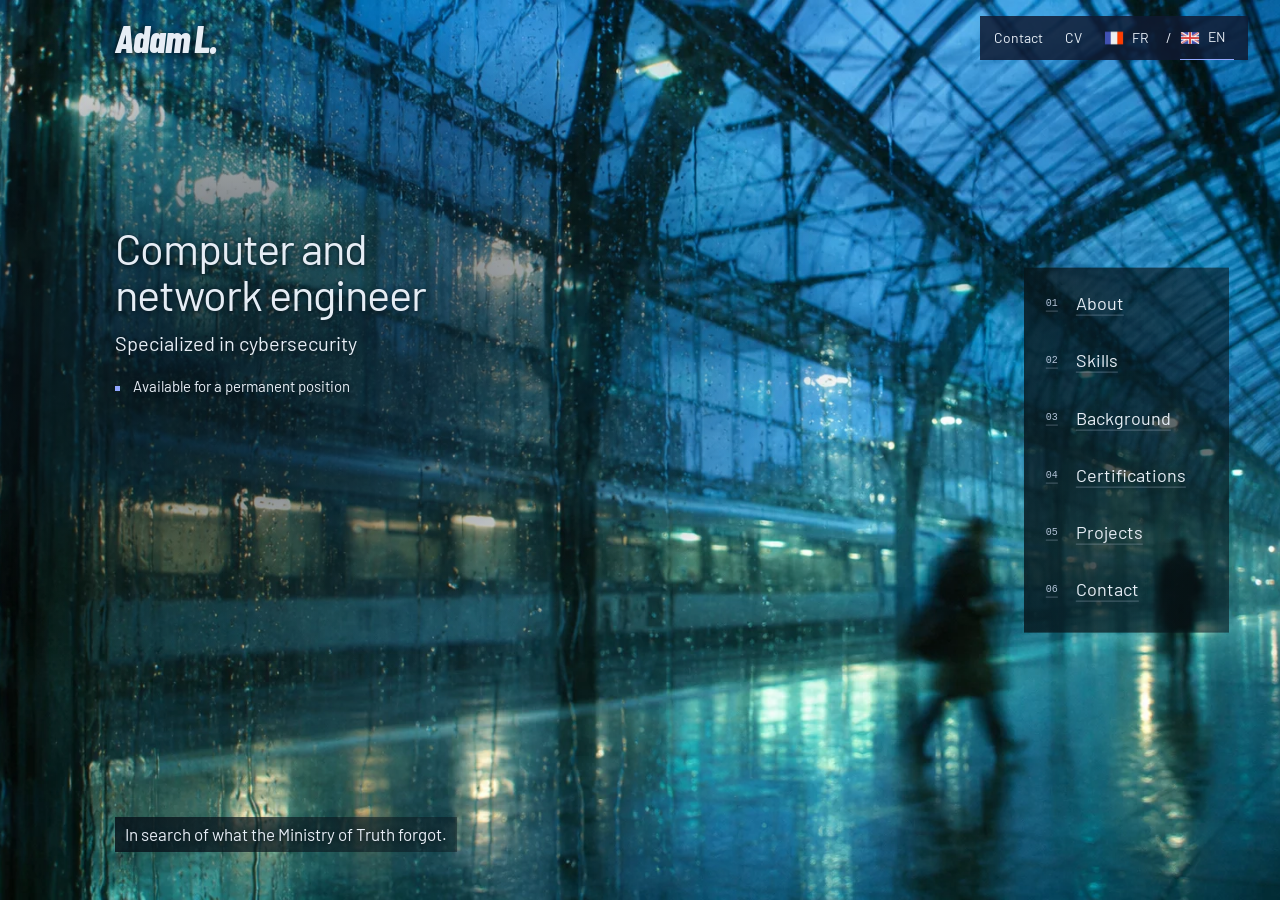
==== commit f280b8c7: "Publish station homepage and revised bilingual portfolio sections" ====
--- a/en.html
+++ b/en.html
@@ -39,27 +39,25 @@
     Adam L.
    </a>
 <a class="back-cover" href="#cover">
-<span aria-hidden="true">
-     ↖
-    </span>
+
     Home
    </a>
 <div class="header-links">
 <a class="header-contact" href="#contact">
-     Contact →
+     Contact 
     </a>
 <a download="" href="assets/files/CV_Adam_Laaouane.pdf">
-     CV ↓
+     CV 
     </a>
 <div aria-label="Language" class="languages">
-<a data-language="" href="index.html#home" hreflang="fr" lang="fr">
+<a data-language="" href="./#cover" hreflang="fr" lang="fr">
 <img alt="" class="language-flag" decoding="async" height="48" src="assets/icons/flag-fr.png" width="48"/>
       FR
      </a>
 <span>
       /
      </span>
-<a aria-current="true" data-language="" href="en.html#home" hreflang="en" lang="en">
+<a aria-current="true" data-language="" href="en.html#cover" hreflang="en" lang="en">
 <img alt="" class="language-flag" decoding="async" height="48" src="assets/icons/flag-en.png" width="48"/>
       EN
      </a>
@@ -68,9 +66,7 @@
 </header>
 <nav aria-label="Section navigation" class="album-index">
 <a aria-label="Back to home" class="index-cover" href="#cover">
-<span aria-hidden="true">
-     ▧
-    </span>
+
     Home
    </a>
 <a data-scene-link="home" href="#home">
@@ -129,52 +125,31 @@
 <div aria-hidden="true" class="cobalt-decor" data-scene-art="accueil">
 <div class="photo-primary">
 </div>
-<div class="photo-secondary">
-</div>
-<div class="paper-cut">
-</div>
-<div class="halftone">
-</div>
-<div class="chrome-line">
-</div>
+
+
+
+
 </div>
 <div class="cover-copy">
-<span class="eyebrow">
-        Adam Laaouane / Portfolio
-       </span>
-<h1>
-        Computer and
-        <br/>
-        network engineer
-       </h1>
+
+<h1>Computer and<br/>network engineer</h1>
 <p class="cover-specialty">
         Specialized in cybersecurity
        </p>
-<p class="cover-manifesto">
-        Following the traces.
-        <br/>
-        Learning to see beyond them.
-       </p>
-<a class="action cover-entry" href="#home">
-        About
-        <span aria-hidden="true">
-         ↗
-        </span>
-</a>
+
+
 <p class="cover-availability">
         Available for a permanent position
        </p>
-</div>
-
-</div>
-
+<p class="cover-manifesto">In search of what the Ministry of Truth forgot.</p>
+</div>
+</div>
 </div>
 </div><section aria-label="About" class="scene opening-note" id="home" tabindex="-1">
 <div aria-hidden="true" class="cobalt-decor" data-scene-art="home">
 <div class="photo-primary">
 </div>
-<div class="photo-secondary">
-</div>
+
 <div class="paper-cut">
 </div>
 <div class="halftone">
@@ -191,11 +166,7 @@
 <h2>
           About
          </h2>
-<p class="profile-role">
-          Computer and network engineer
-          <br/>
-          Specialising in cybersecurity
-         </p>
+
 <p class="profile-introduction">
           My background connects IT administration, network security and security event analysis. I like understanding how tools work together, then putting them to the test in practical projects.
          </p>
@@ -204,10 +175,10 @@
          </p>
 <div class="actions">
 <a class="action primary" href="#portfolio">
-           View my projects →
+           View my projects 
           </a>
 <a class="action" href="#parcours">
-           Explore my background →
+           Explore my background 
           </a>
 </div>
 <div class="intro-story opening-story" id="intro-story">
@@ -218,9 +189,7 @@
      Who am I?
     </h2>
 <details class="profile-extra">
-<summary>
-      Additional information
-     </summary>
+<summary>Education and career goals</summary>
 <p>
       I am a computer engineering graduate specializing in cybersecurity, with a strong interest
                             in
@@ -243,19 +212,11 @@
       Available immediately · Seeking a permanent position
      </p>
 </details>
-<div class="profile-project">
-<p class="eyebrow">
-      AI-Augmented SOC Homelab
-     </p>
-<a class="action text-action" href="#portfolioModal5">
-      Open the SOC lab →
-     </a>
-</div>
+
 </div></div>
 </div>
 </div>
 </section>
-
 <section aria-label="Skills" class="scene scene-services" data-track="02" id="services" tabindex="-1">
 <div aria-hidden="true" class="cobalt-decor" data-scene-art="services">
 <div class="photo-primary">
@@ -279,9 +240,7 @@
         Skills
        </h2>
 </div>
-<p class="interaction-note">
-       Select a domain. Explore its tools and uses alongside it.
-      </p>
+
 <div class="explorer">
 <div aria-label="Skill domains" class="skill-index" role="group">
 <button aria-controls="skill-0" aria-pressed="false" type="button">
@@ -514,102 +473,6 @@
 </article>
 </div>
 </div>
-<details class="domains-overview">
-<summary>
-        Overview of the domains
-        <span aria-hidden="true">
-         +
-        </span>
-</summary>
-<div class="connections">
-<article class="connection reveal">
-<h3>
-<span>
-           01
-          </span>
-          Cybersecurity · Detection · Investigation
-         </h3>
-<ul>
-<li>
-<strong>
-            Cybersecurity
-           </strong>
-<span>
-            Pentesting &amp; Ethical Hacking (Nmap, Nessus, Burp Suite, Metasploit, Wireshark)
-           </span>
-</li>
-</ul>
-</article>
-<article class="connection reveal">
-<h3>
-<span>
-           02
-          </span>
-          Systems · Networks · Identity
-         </h3>
-<ul>
-<li>
-<strong>
-            System Administration
-           </strong>
-<span>
-            Windows Server, Linux (Debian/Ubuntu)
-           </span>
-</li>
-</ul>
-</article>
-<article class="connection reveal">
-<h3>
-<span>
-           03
-          </span>
-          Development · Automation · Data
-         </h3>
-<ul>
-<li>
-<strong>
-            Web Development
-           </strong>
-<span>
-            HTML5, CSS3, JavaScript, PHP
-           </span>
-</li>
-<li>
-<strong>
-            Software Development
-           </strong>
-<span>
-            Languages: Java, Python, C, C++, C#
-           </span>
-</li>
-<li>
-<strong>
-            Android Development
-           </strong>
-<span>
-            Java &amp; Kotlin, Android Studio
-           </span>
-</li>
-<li>
-<strong>
-            Backend
-           </strong>
-<span>
-            PHP, Symfony, REST APIs
-           </span>
-</li>
-<li>
-<strong>
-            Office &amp; Management
-           </strong>
-<span>
-            Office Suite: Word, Excel, PowerPoint, Outlook
-           </span>
-</li>
-</ul>
-</article>
-</div>
-</details>
 </div>
 </div>
 </section>
@@ -972,7 +835,7 @@
           Credential ID : THM-HOP2UNZ6FI
          </p>
 <a href="https://tryhackme-certificates.s3-eu-west-1.amazonaws.com/THM-HOP2UNZ6FI.pdf" rel="noopener noreferrer" target="_blank">
-          Show credential ↗
+          Show credential 
          </a>
 </div>
 </details>
@@ -999,7 +862,7 @@
           Credential ID : THM-9AQQVFHQ4K
          </p>
 <a href="https://tryhackme-certificates.s3-eu-west-1.amazonaws.com/THM-9AQQVFHQ4K.pdf" rel="noopener noreferrer" target="_blank">
-          Show credential ↗
+          Show credential 
          </a>
 </div>
 </details>
@@ -1084,10 +947,7 @@
 </div>
 <div class="chrome-line">
 </div>
-<div aria-hidden="true" class="project-fragments">
-<img alt="" loading="lazy" src="assets/img/projects/wazuh-alert.png"/>
-<img alt="" loading="lazy" src="assets/img/projects/ss.png"/>
-</div>
+
 </div>
 <div class="scene-scroll">
 <div class="scene-content">
@@ -1106,7 +966,7 @@
          AI-Augmented SOC Homelab
         </h3>
 <a class="action selected-project-open" href="#portfolioModal5">
-         Open project →
+         Open project 
         </a>
 </div>
 <div class="project-shelf">
@@ -1138,7 +998,7 @@
            2026
           </span>
 <span aria-hidden="true" class="departure-arrow">
-           →
+           
           </span>
 </a>
 <button aria-label="Preview: AI-Augmented SOC Homelab Blue Team / SIEM / AI" aria-pressed="true" class="project-select" data-project-index="0" type="button">
@@ -1158,7 +1018,7 @@
            2023-2024
           </span>
 <span aria-hidden="true" class="departure-arrow">
-           →
+           
           </span>
 </a>
 <button aria-label="Preview: Scientific Research Project IA &amp; Cyber-resilience" aria-pressed="false" class="project-select" data-project-index="1" type="button">
@@ -1178,7 +1038,7 @@
            2022
           </span>
 <span aria-hidden="true" class="departure-arrow">
-           →
+           
           </span>
 </a>
 <button aria-label="Preview: Sticks &amp; Stones Unity 3D" aria-pressed="false" class="project-select" data-project-index="2" type="button">
@@ -1198,7 +1058,7 @@
            2022
           </span>
 <span aria-hidden="true" class="departure-arrow">
-           →
+           
           </span>
 </a>
 <button aria-label="Preview: Esaip Robotics Python, C" aria-pressed="false" class="project-select" data-project-index="3" type="button">
@@ -1218,7 +1078,7 @@
            2021
           </span>
 <span aria-hidden="true" class="departure-arrow">
-           →
+           
           </span>
 </a>
 <button aria-label="Preview: Esport tournament Esaip Rivals" aria-pressed="false" class="project-select" data-project-index="4" type="button">
@@ -1229,133 +1089,15 @@
          </p>
 </div>
 </div>
-<div class="soc-sequence">
-<article class="soc-step reveal" id="soc-step-0" tabindex="-1">
-<img alt="AI-Augmented SOC Homelab" decoding="async" height="1024" loading="lazy" src="assets/img/projects/ai-soc-homelab.png" width="1536"/>
-<div class="soc-copy">
-<span class="eyebrow">
-           SOC / 01
-          </span>
-<h3>
-           Project Overview
-          </h3>
-<p>
-           Design and deployment of a virtualized SOC homelab built to
-                                reproduce the core functions of a Blue Team environment.
-                                The lab centralizes security events from multiple systems
-                                to enable monitoring, detection and analysis through a
-                                SIEM/XDR platform.
-          </p>
-<p>
-           The project also includes controlled security scenarios
-                                designed to generate realistic alerts and reproduce the
-                                first stages of a SOC analyst workflow: telemetry collection,
-                                event triage, analysis, contextualization and investigation.
-          </p>
-</div>
-</article>
-<article class="soc-step reveal" id="soc-step-1" tabindex="-1">
-<img alt="SOC Homelab Architecture" decoding="async" height="1024" loading="lazy" src="assets/img/projects/soc-architecture.png" width="1536"/>
-<div class="soc-copy">
-<span class="eyebrow">
-           SOC / 02
-          </span>
-<h3>
-           SOC Architecture
-          </h3>
-<p>
-           The environment is built around several virtual machines,
-                                including Windows and Linux endpoints monitored by Wazuh agents.
-                                Events are centralized on the Wazuh server, where they are
-                                analyzed, correlated and displayed through the SOC dashboard.
-          </p>
-</div>
-</article>
-<article class="soc-step reveal" id="soc-step-2" tabindex="-1">
-<img alt="Wazuh Security Alert" decoding="async" height="422" loading="lazy" src="assets/img/projects/wazuh-alert.png" width="473"/>
-<div class="soc-copy">
-<span class="eyebrow">
-           SOC / 03
-          </span>
-<h3>
-           Detection &amp; Investigation
-          </h3>
-<p>
-           Multiple scenarios are executed within the lab to generate
-                                security events that can be observed through Wazuh.
-                                The goal is to reproduce a SOC triage workflow by identifying
-                                the source of each event, its context and severity, as well as
-                                relevant information for further investigation.
-          </p>
-</div>
-</article>
-<article class="soc-step reveal" id="soc-step-3" tabindex="-1">
-<div class="soc-copy">
-<span class="eyebrow">
-           SOC / 04
-          </span>
-<h3>
-           AI-Assisted Triage
-          </h3>
-<p>
-           An AI layer is integrated into the workflow to assist with
-                                the analysis of security alerts generated by the SOC.
-                                Events can be sent to a local language model through an
-                                automated pipeline to produce a concise and actionable
-                                summary for the analyst.
-          </p>
-<p>
-           The model can help identify relevant information within an
-                                alert, summarize the observed behavior, provide additional
-                                context and suggest possible next steps for further investigation.
-          </p>
-</div>
-</article>
-<article class="soc-step reveal" id="soc-step-4" tabindex="-1">
-<div class="soc-copy">
-<span class="eyebrow">
-           SOC / 05
-          </span>
-<h3>
-           Key Implementations
-          </h3>
-<ul>
-<li>
-            Deployment and configuration of a Wazuh SIEM/XDR platform
-           </li>
-<li>
-            Monitoring of Windows and Linux endpoints
-           </li>
-<li>
-            Centralization and analysis of system and security events
-           </li>
-<li>
-            Creation of security scenarios to generate detection alerts
-           </li>
-<li>
-            Alert analysis and triage through the Wazuh dashboard
-           </li>
-<li>
-            Use of the MITRE ATT&amp;CK framework to contextualize detections
-           </li>
-<li>
-            Integration of a local LLM into the analysis workflow
-           </li>
-<li>
-            Automated alert enrichment using Python and APIs
-           </li>
-</ul>
-<p>
-<b>
-            Technologies:
-           </b>
-           Wazuh, Windows, Linux, Sysmon, MITRE ATT&amp;CK,
-                                Python, PowerShell, REST API, Local LLM, Virtualization
-          </p>
-</div>
-</article>
-</div>
-</div>
+
+<div class="profile-project">
+<p class="eyebrow">
+      AI-Augmented SOC Homelab
+     </p>
+<a class="action text-action" href="#portfolioModal5">
+      Open the SOC lab 
+     </a>
+</div></div>
 </div>
 </div>
 </section>
@@ -1384,7 +1126,7 @@
 <a class="email" href="mailto:adam.laaouane.pro@gmail.com">
         adam.laaouane.pro@gmail.com
         <span>
-         ↗
+         
         </span>
 </a>
 <div class="actions">
@@ -1396,10 +1138,10 @@
 </button>
 <a class="action icon-action" href="https://www.linkedin.com/in/adam-laa" rel="noopener noreferrer" target="_blank">
 <img alt="" class="portfolio-icon-img" decoding="async" height="50" src="assets/icons/linkedin-dark.png" width="50"/>
-         LinkedIn ↗
+         LinkedIn 
         </a>
 <a class="action" download="" href="assets/files/CV_Adam_Laaouane.pdf">
-         Download CV ↓
+         Download CV 
         </a>
 </div>
 <p aria-live="polite" id="copy-status" role="status">
@@ -1513,23 +1255,143 @@
      PROJECT NOTES / 01
     </span>
 <form method="dialog">
-<button aria-label="Return to home or the selected project" class="close-dialog">
-      Close
-      <span aria-hidden="true">
-       ×
-      </span>
-</button>
+<button aria-label="Back to projects" class="close-dialog">Back to projects</button>
 </form>
 </div>
 <div class="dialog-content" id="soc-full-detail">
 <h2 id="portfolioModal5-title">
      AI-Augmented SOC Homelab
-    </h2>
-<div>
-<div>
-<div>
-<div>
-<img alt="Wazuh Security Alert" decoding="async" height="422" loading="lazy" src="assets/img/projects/wazuh-alert.png" width="473"/>
+    </h2><nav aria-label="Chapters" class="chapter-links"><a href="#soc-step-0">Project Overview</a><a href="#soc-step-1">SOC Architecture</a><a href="#soc-step-2">Detection &amp; Investigation</a><a href="#soc-step-3">AI-Assisted Triage</a><a href="#soc-step-4">Key Implementations</a></nav><div class="soc-sequence">
+<article class="soc-step reveal" id="soc-step-0" tabindex="-1">
+<figure><img alt="AI-Augmented SOC Homelab" decoding="async" height="1024" loading="lazy" src="assets/img/projects/ai-soc-homelab.png" width="1536"/><figcaption>AI-Augmented SOC Homelab</figcaption></figure>
+<div class="soc-copy">
+<span class="eyebrow">
+           SOC / 01
+          </span>
+<h3>
+           Project Overview
+          </h3>
+<p>
+           Design and deployment of a virtualized SOC homelab built to
+                                reproduce the core functions of a Blue Team environment.
+                                The lab centralizes security events from multiple systems
+                                to enable monitoring, detection and analysis through a
+                                SIEM/XDR platform.
+          </p>
+<p>
+           The project also includes controlled security scenarios
+                                designed to generate realistic alerts and reproduce the
+                                first stages of a SOC analyst workflow: telemetry collection,
+                                event triage, analysis, contextualization and investigation.
+          </p>
+</div>
+</article>
+<article class="soc-step reveal" id="soc-step-1" tabindex="-1">
+<figure><img alt="SOC Homelab Architecture" decoding="async" height="1024" loading="lazy" src="assets/img/projects/soc-architecture.png" width="1536"/><figcaption>SOC Homelab Architecture</figcaption></figure>
+<div class="soc-copy">
+<span class="eyebrow">
+           SOC / 02
+          </span>
+<h3>
+           SOC Architecture
+          </h3>
+<p>
+           The environment is built around several virtual machines,
+                                including Windows and Linux endpoints monitored by Wazuh agents.
+                                Events are centralized on the Wazuh server, where they are
+                                analyzed, correlated and displayed through the SOC dashboard.
+          </p>
+</div>
+</article>
+<article class="soc-step reveal" id="soc-step-2" tabindex="-1">
+<figure><img alt="Wazuh Security Alert" decoding="async" height="422" loading="lazy" src="assets/img/projects/wazuh-alert.png" width="473"/><figcaption>Wazuh Security Alert</figcaption></figure>
+<div class="soc-copy">
+<span class="eyebrow">
+           SOC / 03
+          </span>
+<h3>
+           Detection &amp; Investigation
+          </h3>
+<p>
+           Multiple scenarios are executed within the lab to generate
+                                security events that can be observed through Wazuh.
+                                The goal is to reproduce a SOC triage workflow by identifying
+                                the source of each event, its context and severity, as well as
+                                relevant information for further investigation.
+          </p>
+</div>
+</article>
+<article class="soc-step reveal" id="soc-step-3" tabindex="-1">
+<div class="soc-copy">
+<span class="eyebrow">
+           SOC / 04
+          </span>
+<h3>
+           AI-Assisted Triage
+          </h3>
+<p>
+           An AI layer is integrated into the workflow to assist with
+                                the analysis of security alerts generated by the SOC.
+                                Events can be sent to a local language model through an
+                                automated pipeline to produce a concise and actionable
+                                summary for the analyst.
+          </p>
+<p>
+           The model can help identify relevant information within an
+                                alert, summarize the observed behavior, provide additional
+                                context and suggest possible next steps for further investigation.
+          </p>
+</div>
+</article>
+<article class="soc-step reveal" id="soc-step-4" tabindex="-1">
+<div class="soc-copy">
+<span class="eyebrow">
+           SOC / 05
+          </span>
+<h3>
+           Key Implementations
+          </h3>
+<ul>
+<li>
+            Deployment and configuration of a Wazuh SIEM/XDR platform
+           </li>
+<li>
+            Monitoring of Windows and Linux endpoints
+           </li>
+<li>
+            Centralization and analysis of system and security events
+           </li>
+<li>
+            Creation of security scenarios to generate detection alerts
+           </li>
+<li>
+            Alert analysis and triage through the Wazuh dashboard
+           </li>
+<li>
+            Use of the MITRE ATT&amp;CK framework to contextualize detections
+           </li>
+<li>
+            Integration of a local LLM into the analysis workflow
+           </li>
+<li>
+            Automated alert enrichment using Python and APIs
+           </li>
+</ul>
+<p>
+<b>
+            Technologies:
+           </b>
+           Wazuh, Windows, Linux, Sysmon, MITRE ATT&amp;CK,
+                                Python, PowerShell, REST API, Local LLM, Virtualization
+          </p>
+</div>
+</article>
+</div>
+<div>
+<div>
+<div>
+<div>
+<figure><img alt="Wazuh Security Alert" decoding="async" height="422" loading="lazy" src="assets/img/projects/wazuh-alert.png" width="473"/><figcaption>Wazuh Security Alert</figcaption></figure>
 <h4>
          Project Overview
         </h4>
@@ -1549,7 +1411,7 @@
 <h4>
          SOC Architecture
         </h4>
-<img alt="SOC Homelab Architecture" decoding="async" height="1024" loading="lazy" src="assets/img/projects/soc-architecture.png" width="1536"/>
+<figure><img alt="SOC Homelab Architecture" decoding="async" height="1024" loading="lazy" src="assets/img/projects/soc-architecture.png" width="1536"/><figcaption>SOC Homelab Architecture</figcaption></figure>
 <p>
          The environment is built around several virtual machines,
                                 including Windows and Linux endpoints monitored by Wazuh agents.
@@ -1559,7 +1421,7 @@
 <h4>
          Detection &amp; Investigation
         </h4>
-<img alt="AI-Augmented SOC Homelab" decoding="async" height="1024" loading="lazy" src="assets/img/projects/ai-soc-homelab.png" width="1536"/>
+<figure><img alt="AI-Augmented SOC Homelab" decoding="async" height="1024" loading="lazy" src="assets/img/projects/ai-soc-homelab.png" width="1536"/><figcaption>AI-Augmented SOC Homelab</figcaption></figure>
 <p>
          Multiple scenarios are executed within the lab to generate
                                 security events that can be observed through Wazuh.
@@ -1638,12 +1500,7 @@
      PROJECT NOTES / 02
     </span>
 <form method="dialog">
-<button aria-label="Close" class="close-dialog">
-      Close
-      <span aria-hidden="true">
-       ×
-      </span>
-</button>
+<button aria-label="Back to projects" class="close-dialog">Back to projects</button>
 </form>
 </div>
 <div class="dialog-content">
@@ -1655,7 +1512,7 @@
          Introductory
                                     Scientific Research Project
         </h2>
-<img alt="PSIR" decoding="async" height="804" loading="lazy" src="assets/img/projects/PSIR.jpg" width="1024"/>
+<figure><img alt="PSIR" decoding="async" height="804" loading="lazy" src="assets/img/projects/PSIR.jpg" width="1024"/><figcaption>PSIR</figcaption></figure>
 <p>
          During my engineering studies, I had the opportunity to lead a Scientific Research
                                     Project (PSIR),
@@ -1687,12 +1544,7 @@
      PROJECT NOTES / 03
     </span>
 <form method="dialog">
-<button aria-label="Close" class="close-dialog">
-      Close
-      <span aria-hidden="true">
-       ×
-      </span>
-</button>
+<button aria-label="Back to projects" class="close-dialog">Back to projects</button>
 </form>
 </div>
 <div class="dialog-content">
@@ -1703,7 +1555,7 @@
 <h2 id="portfolioModal1-title">
          Sticks &amp; Stones
         </h2>
-<img alt="ss-img" decoding="async" height="899" loading="lazy" src="assets/img/projects/ss.png" width="720"/>
+<figure><img alt="ss-img" decoding="async" height="899" loading="lazy" src="assets/img/projects/ss.png" width="720"/><figcaption>ss-img</figcaption></figure>
 <p>
          During my study abroad in the Netherlands, I had the opportunity to work on an
                                     exciting project. I actively participated in the development of a video game as a
@@ -1745,12 +1597,7 @@
      PROJECT NOTES / 04
     </span>
 <form method="dialog">
-<button aria-label="Close" class="close-dialog">
-      Close
-      <span aria-hidden="true">
-       ×
-      </span>
-</button>
+<button aria-label="Back to projects" class="close-dialog">Back to projects</button>
 </form>
 </div>
 <div class="dialog-content">
@@ -1763,7 +1610,7 @@
                                     ESAIP Robotics
         </h2>
 <div class="organization organization-light">
-<img alt="" class="organization-logo" decoding="async" height="873" loading="lazy" src="assets/img/logos/esaip-robotics.png" width="1802"/>
+<figure><img alt="" class="organization-logo" decoding="async" height="873" loading="lazy" src="assets/img/logos/esaip-robotics.png" width="1802"/><figcaption></figcaption></figure>
 <p class="organization-name">
           ESAIP Robotics
          </p>
@@ -1801,12 +1648,7 @@
      PROJECT NOTES / 05
     </span>
 <form method="dialog">
-<button aria-label="Close" class="close-dialog">
-      Close
-      <span aria-hidden="true">
-       ×
-      </span>
-</button>
+<button aria-label="Back to projects" class="close-dialog">Back to projects</button>
 </form>
 </div>
 <div class="dialog-content">
@@ -1817,7 +1659,7 @@
 <h2 id="portfolioModal3-title">
          Esaip Rivals
         </h2>
-<img alt="Esaip Rivals" decoding="async" height="600" loading="lazy" src="assets/img/projects/tournoi.png" width="701"/>
+<figure><img alt="Esaip Rivals" decoding="async" height="600" loading="lazy" src="assets/img/projects/tournoi.png" width="701"/><figcaption>Esaip Rivals</figcaption></figure>
 <p>
          During my second year in the preparatory cycle at ESAIP, I had the opportunity to
                                     organize an e-sport tournament. This initiative was an exceptional occasion to bring
--- a/assets/css/soft-club.css
+++ b/assets/css/soft-club.css
@@ -95,3 +95,55 @@
 @media(prefers-reduced-motion:reduce){.soft-club *{scroll-behavior:auto!important}}
 .soft-club .album-index>a[aria-current]:hover{background:#263CFF}
 .soft-club #home{border-top:0}
+/* Photographic fields and compact reading indexes. */
+.soft-club .section-heading h2:after{content:none}
+.soft-club .scene .section-heading h2,.soft-club .contact-copy>h2{font:300 clamp(32px,3.2vw,48px)/1.12 var(--display)}
+.soft-club .album-index,.soft-club.enhanced.is-cover .album-index{background:linear-gradient(90deg,#101b3290,#101b32ec)}
+.soft-club .cover-copy{background:radial-gradient(ellipse at 15% 41%,#091827ed,transparent 55%)}
+.soft-club .cover-copy h1,.soft-club .cover-specialty,.soft-club .cover-manifesto,.soft-club .cover-availability{background:none;padding-left:0}
+.soft-club .cover-availability{left:5%;top:calc(25% + 186px);bottom:auto}
+.soft-club .cover-face .paper-cut,.soft-club #home .paper-cut{display:none}
+.soft-club .cover-face .photo-secondary{bottom:20%;left:54%;height:19%;clip-path:polygon(0 15%,100% 0,100% 100%,0 100%)}
+.soft-club #home .photo-primary{inset:0 0 0 40%}
+.soft-club #services .paper-cut,.soft-club #parcours .paper-cut,.soft-club #portfolio .paper-cut{display:none}
+.soft-club #services .photo-primary{height:35vh;background-position:65% 44%}
+.soft-club #services .scene-scroll{padding-top:clamp(180px,28vh,300px)}
+.soft-club #services .section-heading{margin:0;background:#101b32dc;width:fit-content;padding:10px 18px}
+.soft-club .skill-index{clip-path:none;background:#101b32ed}.soft-club .skill-index button{min-height:44px;padding:10px 14px}.soft-club .skill-index button[aria-pressed=true]{background:#1b2c48;border-left:3px solid #5268ff;font-weight:600}
+.soft-club .skill-panels,.soft-club .journey-stop{background:#101b32ed;padding:20px;max-width:70ch}
+.soft-club #parcours .scene-scroll{padding-top:88px}.soft-club .route-index a{min-height:48px;padding:6px 10px;gap:2px}
+.soft-club .credential[open]{background:#14233b;border-left:3px solid #5268ff}.soft-club .credential summary{min-height:70px;padding-block:10px}.soft-club .credential img[src*=microsoft]{max-height:50px;object-fit:contain}
+.soft-club #portfolio{background:linear-gradient(120deg,#102632,#101b32 65%)}.soft-club #portfolio .section-heading{background:none;clip-path:none;padding:0;margin-bottom:20px}
+.soft-club .project-shelf,.soft-club .project-shelf>*{max-height:none;overflow:visible}.soft-club .departure{min-height:55px;padding:8px}.soft-club .project-name{font-size:19px}.soft-club.enhanced .project-select{min-height:30px;padding:3px 8px}
+.soft-club .project-detail .soc-sequence{display:block;margin:24px 0}.soft-club .dialog-content p,.soft-club .dialog-content li{max-width:68ch}.soft-club .dialog-content h2{font-size:clamp(30px,4vw,46px)}
+.soft-club .dialog-content figure{margin:20px 0}.soft-club .dialog-content figure img{width:100%;height:auto;object-fit:contain;max-height:65vh}.soft-club figcaption{font-size:14px;color:var(--muted)}
+.soft-club .chapter-links{display:flex;flex-wrap:wrap;gap:8px 20px}.soft-club .chapter-links a{color:var(--accent);text-decoration:underline}
+.soft-club #contact .paper-cut{display:none}.soft-club .contact-copy{width:fit-content;max-width:100%;padding:24px;background:linear-gradient(100deg,#101b32f5,#101b32da)}.soft-club .contact-copy>h2{margin-bottom:20px}.soft-club .contact-copy .actions>*{clip-path:none}
+@media(max-width:800px){.soft-club .cover-availability{left:auto;top:auto;order:0}.soft-club .cover-copy h1{order:-3}.soft-club .cover-specialty{order:-2}.soft-club .cover-availability{order:-1}.soft-club .cover-face .photo-secondary{left:47%;bottom:auto}.soft-club #home .photo-primary{inset:0 0 auto 25%}.soft-club #portfolio .scene-scroll,.soft-club #parcours .scene-scroll{padding-top:115px}.soft-club #parcours .scene-content{background:#101b32de;padding:12px}.soft-club .contact-copy{padding:18px}.soft-club .soc-step{display:block}}
+.soft-club #services .section-heading h2{max-width:none}
+.soft-club #parcours .section-heading h2,.soft-club #certifications .section-heading h2{font-size:clamp(32px,3.2vw,48px)}
+.soft-club #contact{background:#101b32}.soft-club #contact .photo-primary{top:0}
+/* Station sleeve */
+.soft-club .cover-face .photo-primary{inset:0;width:100%;height:100%;mask-image:none;background-position:48% 60%}
+.soft-club .cover-face .cover-copy{padding:clamp(145px,25vh,260px) 5vw 48px 9vw;display:flex;flex-direction:column;align-items:flex-start;background:radial-gradient(ellipse at 16% 38%,#07121ad1,transparent 44%)}
+.soft-club .cover-face .cover-copy>*{position:static;order:0;margin:0;padding:0;background:none;border:0;width:auto;max-width:100%;text-shadow:0 1px 5px #09151d}
+.soft-club .cover-face .cover-copy h1{font:400 clamp(34px,3.4vw,50px)/1.06 var(--text);letter-spacing:-.025em}
+.soft-club .cover-face .cover-specialty{margin-top:12px;font-size:20px}
+.soft-club .cover-face .cover-availability{margin-top:20px}
+.soft-club .cover-face .cover-manifesto{margin-top:auto;font:400 17px/1.5 var(--text);background:linear-gradient(90deg,#07121ad9,#07121a75);padding:5px 10px}
+.soft-club.is-cover .masthead{padding-left:9vw}
+.soft-club.is-cover .signature{background:none;padding-left:0;text-shadow:0 2px 8px #050d18;font-size:38px}
+.soft-club.enhanced.is-cover .album-index{width:205px;right:4vw;padding:12px;background:linear-gradient(90deg,#07151bcf,#07151b96)}
+.soft-club.is-cover .album-index [data-scene-link]{display:grid;grid-template-columns:22px 1fr;gap:8px;position:relative;border:0;font-size:18px;text-decoration:underline;text-decoration-color:#b3c3d85c;text-underline-offset:5px}
+.soft-club.is-cover .album-index [data-scene-link]:after{content:'';position:absolute;left:23px;top:50%;width:12px;height:1px;background:#b8ffff;transform:scaleX(0);transform-origin:left;transition:transform .16s}
+.soft-club.is-cover .album-index [data-scene-link]:is(:hover,:focus-visible):after{transform:scaleX(1)}
+@media(max-width:800px){
+ .soft-club.is-cover body{display:flex;flex-direction:column;min-height:100svh;background:#091821}
+ .soft-club.is-cover main{order:0}.soft-club.enhanced.is-cover .album-index{order:1;position:relative;inset:auto;display:grid;grid-template-columns:1fr 1fr;width:100%;padding:10px 6vw 16px;background:#091821;gap:0 6px}
+ .soft-club.is-cover .album-index [data-scene-link]{font-size:16px;padding-inline:4px;gap:4px}
+ .soft-club.is-cover .album-index [data-scene-link]>span{display:block}
+ .soft-club .cover-face{height:auto;min-height:0;padding:0}.soft-club .cover-face .cover-copy{min-height:max(510px,calc(100svh - 162px));padding:130px 7vw 20px}
+ .soft-club .cover-face .photo-primary{background-position:52% 74%}
+ .soft-club.is-cover .masthead{padding-left:7vw}.soft-club .cover-face .cover-copy h1{font-size:clamp(27px,8vw,38px)}.soft-club .cover-face .cover-specialty{font-size:18px}.soft-club .cover-face .cover-manifesto{font-size:16px}
+}
+@media(prefers-reduced-motion:reduce){.soft-club.is-cover .album-index [data-scene-link]:after{transition:none}}
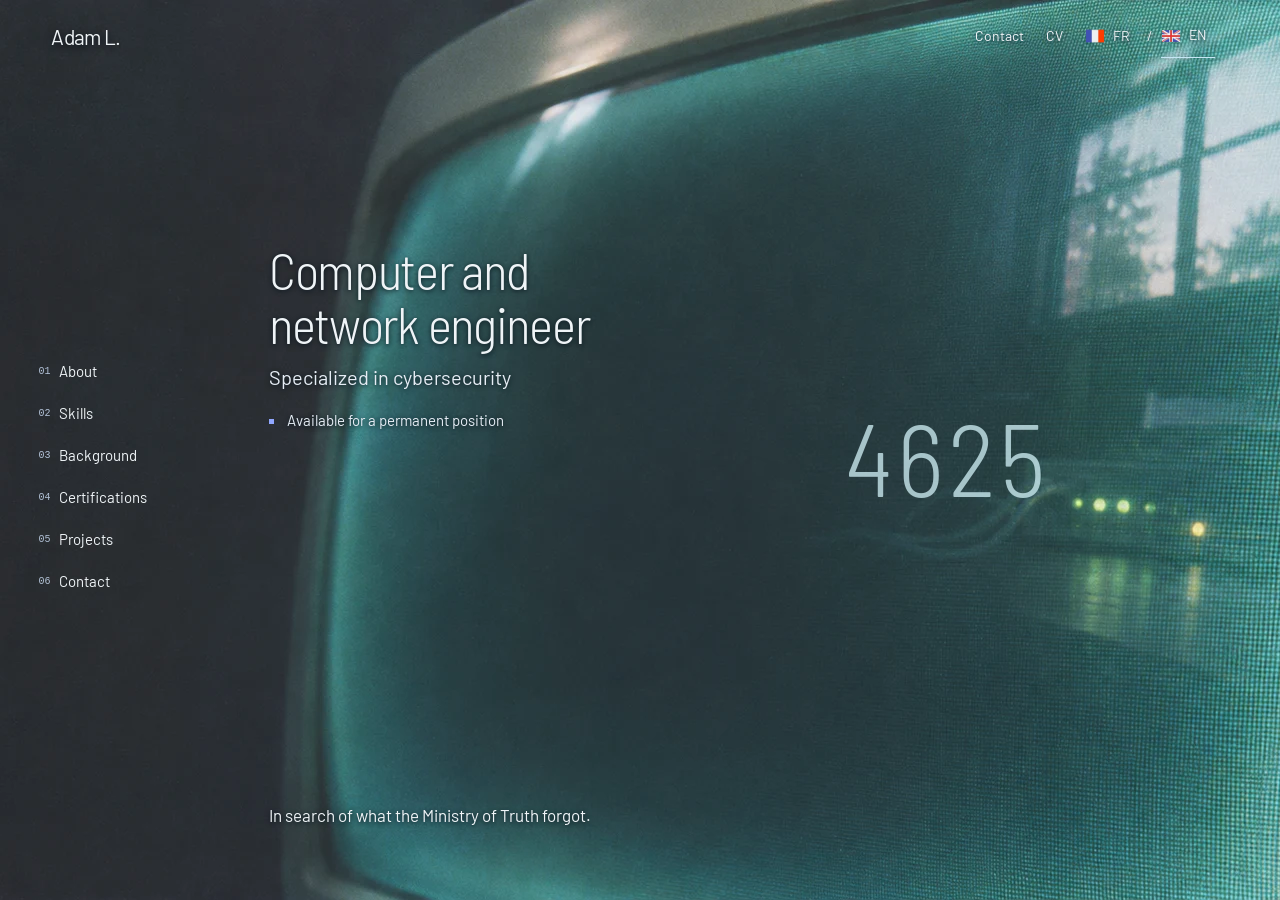
==== commit fdddf5c6: "Publish bilingual ambient 4625 portfolio" ====
--- a/en.html
+++ b/en.html
@@ -1,6 +1,6 @@
 <!DOCTYPE html>
 
-<html class="cobalt soft-club" data-scene="home" lang="en">
+<html class="cobalt soft-club ambient" data-scene="home" lang="en">
 <head>
 <meta charset="utf-8"/>
 <meta content="width=device-width, initial-scale=1" name="viewport"/>
@@ -29,7 +29,7 @@
 <link href="assets/css/cobalt.css" rel="stylesheet"/>
 <script defer="" src="assets/js/cobalt.js">
 </script>
-<link href="assets/css/soft-club.css" rel="stylesheet"/></head>
+<link href="assets/css/soft-club.css" rel="stylesheet"/><link href="assets/css/ambient.css" rel="stylesheet"/><link as="image" href="assets/img/4625/projets-1600.webp" imagesizes="100vw" imagesrcset="assets/img/4625/projets-800.webp 800w, assets/img/4625/projets-1600.webp 1600w" rel="preload"/></head>
 <body>
 <a class="skip-link" href="#home">
    Skip to content
@@ -122,41 +122,21 @@
 <div class="album-opening" id="cover" tabindex="-1">
 <div class="cover-stage">
 <div class="cover-face">
-<div aria-hidden="true" class="cobalt-decor" data-scene-art="accueil">
-<div class="photo-primary">
-</div>
-
-
-
-
-</div>
+<div aria-hidden="true" class="cobalt-decor" data-scene-art="accueil"><img alt="" height="941" loading="eager" sizes="100vw" src="assets/img/4625/projets-1600.webp" srcset="assets/img/4625/projets-800.webp 800w, assets/img/4625/projets-1600.webp 1600w" width="1672"/></div>
 <div class="cover-copy">
-
 <h1>Computer and<br/>network engineer</h1>
 <p class="cover-specialty">
         Specialized in cybersecurity
        </p>
-
-
 <p class="cover-availability">
         Available for a permanent position
        </p>
 <p class="cover-manifesto">In search of what the Ministry of Truth forgot.</p>
 </div>
-</div>
+<a aria-label="4625 — SOC Homelab" class="glass-number" href="#portfolioModal5">4625</a></div>
 </div>
 </div><section aria-label="About" class="scene opening-note" id="home" tabindex="-1">
-<div aria-hidden="true" class="cobalt-decor" data-scene-art="home">
-<div class="photo-primary">
-</div>
-
-<div class="paper-cut">
-</div>
-<div class="halftone">
-</div>
-<div class="chrome-line">
-</div>
-</div>
+<div aria-hidden="true" class="cobalt-decor" data-scene-art="home"><img alt="" height="941" loading="lazy" sizes="100vw" src="assets/img/4625/presentation-1600.webp" srcset="assets/img/4625/presentation-800.webp 800w, assets/img/4625/presentation-1600.webp 1600w" width="1672"/></div>
 <div class="scene-scroll">
 <div class="scene-content">
 <div class="arrival">
@@ -166,7 +146,6 @@
 <h2>
           About
          </h2>
-
 <p class="profile-introduction">
           My background connects IT administration, network security and security event analysis. I like understanding how tools work together, then putting them to the test in practical projects.
          </p>
@@ -212,24 +191,12 @@
       Available immediately · Seeking a permanent position
      </p>
 </details>
-
 </div></div>
 </div>
 </div>
 </section>
 <section aria-label="Skills" class="scene scene-services" data-track="02" id="services" tabindex="-1">
-<div aria-hidden="true" class="cobalt-decor" data-scene-art="services">
-<div class="photo-primary">
-</div>
-<div class="photo-secondary">
-</div>
-<div class="paper-cut">
-</div>
-<div class="halftone">
-</div>
-<div class="chrome-line">
-</div>
-</div>
+<div aria-hidden="true" class="cobalt-decor" data-scene-art="services"><img alt="" height="941" loading="lazy" sizes="100vw" src="assets/img/4625/competences-1600.webp" srcset="assets/img/4625/competences-800.webp 800w, assets/img/4625/competences-1600.webp 1600w" width="1672"/></div>
 <div class="scene-scroll">
 <div class="scene-content">
 <div class="section-heading">
@@ -240,7 +207,6 @@
         Skills
        </h2>
 </div>
-
 <div class="explorer">
 <div aria-label="Skill domains" class="skill-index" role="group">
 <button aria-controls="skill-0" aria-pressed="false" type="button">
@@ -477,18 +443,7 @@
 </div>
 </section>
 <section aria-label="Background" class="scene scene-parcours" data-track="03" id="parcours" tabindex="-1">
-<div aria-hidden="true" class="cobalt-decor" data-scene-art="parcours">
-<div class="photo-primary">
-</div>
-<div class="photo-secondary">
-</div>
-<div class="paper-cut">
-</div>
-<div class="halftone">
-</div>
-<div class="chrome-line">
-</div>
-</div>
+<div aria-hidden="true" class="cobalt-decor" data-scene-art="parcours"><img alt="" height="941" loading="lazy" sizes="100vw" src="assets/img/4625/parcours-1600.webp" srcset="assets/img/4625/parcours-800.webp 800w, assets/img/4625/parcours-1600.webp 1600w" width="1672"/></div>
 <div class="scene-scroll">
 <div class="scene-content">
 <div class="section-heading">
@@ -789,19 +744,8 @@
 </div>
 </section>
 <section aria-label="Certifications" class="scene scene-certifications" data-track="04" id="certifications" tabindex="-1">
-<div aria-hidden="true" class="cobalt-decor" data-scene-art="certifications">
-<div class="photo-primary">
-</div>
-<div class="photo-secondary">
-</div>
-<div class="paper-cut">
-</div>
-<div class="halftone">
-</div>
-<div class="chrome-line">
-</div>
-</div>
-<div class="scene-scroll">
+<div aria-hidden="true" class="cobalt-decor" data-scene-art="certifications"><img alt="" height="941" loading="lazy" sizes="100vw" src="assets/img/4625/certifications-1600.webp" srcset="assets/img/4625/certifications-800.webp 800w, assets/img/4625/certifications-1600.webp 1600w" width="1672"/></div>
+<a class="sleeve-label" href="https://tryhackme-certificates.s3-eu-west-1.amazonaws.com/THM-HOP2UNZ6FI.pdf" rel="noopener" target="_blank"><img src="assets/img/4625/soc-level-one.webp" alt="SOC Level 1 · TryHackMe" loading="lazy"/></a><div class="scene-scroll">
 <div class="scene-content">
 <div class="section-heading">
 <p class="eyebrow">
@@ -936,19 +880,7 @@
 </div>
 </section>
 <section aria-label="Projects" class="scene scene-portfolio" data-track="05" id="portfolio" tabindex="-1">
-<div aria-hidden="true" class="cobalt-decor" data-scene-art="portfolio">
-<div class="photo-primary">
-</div>
-<div class="photo-secondary">
-</div>
-<div class="paper-cut">
-</div>
-<div class="halftone">
-</div>
-<div class="chrome-line">
-</div>
-
-</div>
+<div aria-hidden="true" class="cobalt-decor" data-scene-art="portfolio"><img alt="" height="941" loading="lazy" sizes="100vw" src="assets/img/4625/projets-1600.webp" srcset="assets/img/4625/projets-800.webp 800w, assets/img/4625/projets-1600.webp 1600w" width="1672"/></div>
 <div class="scene-scroll">
 <div class="scene-content">
 <div class="section-heading">
@@ -961,10 +893,10 @@
 </div>
 <div class="project-spread">
 <div aria-label="Project preview" class="project-selection">
-<img alt="Wazuh Security Alert" height="422" loading="lazy" src="assets/img/projects/wazuh-alert.png" width="473"/>
+<a href="assets/img/projects/wazuh-alert.png" rel="noopener" target="_blank"><img alt="Wazuh Security Alert" height="422" loading="lazy" src="assets/img/projects/wazuh-alert.png" width="473"/></a>
 <h3 id="selected-project-title">
          AI-Augmented SOC Homelab
-        </h3>
+        </h3><p class="event-note">4625 / Failed Windows logon observed in the lab.</p>
 <a class="action selected-project-open" href="#portfolioModal5">
          Open project 
         </a>
@@ -998,8 +930,7 @@
            2026
           </span>
 <span aria-hidden="true" class="departure-arrow">
-           
-          </span>
+</span>
 </a>
 <button aria-label="Preview: AI-Augmented SOC Homelab Blue Team / SIEM / AI" aria-pressed="true" class="project-select" data-project-index="0" type="button">
           Preview
@@ -1018,8 +949,7 @@
            2023-2024
           </span>
 <span aria-hidden="true" class="departure-arrow">
-           
-          </span>
+</span>
 </a>
 <button aria-label="Preview: Scientific Research Project IA &amp; Cyber-resilience" aria-pressed="false" class="project-select" data-project-index="1" type="button">
           Preview
@@ -1038,8 +968,7 @@
            2022
           </span>
 <span aria-hidden="true" class="departure-arrow">
-           
-          </span>
+</span>
 </a>
 <button aria-label="Preview: Sticks &amp; Stones Unity 3D" aria-pressed="false" class="project-select" data-project-index="2" type="button">
           Preview
@@ -1058,8 +987,7 @@
            2022
           </span>
 <span aria-hidden="true" class="departure-arrow">
-           
-          </span>
+</span>
 </a>
 <button aria-label="Preview: Esaip Robotics Python, C" aria-pressed="false" class="project-select" data-project-index="3" type="button">
           Preview
@@ -1078,8 +1006,7 @@
            2021
           </span>
 <span aria-hidden="true" class="departure-arrow">
-           
-          </span>
+</span>
 </a>
 <button aria-label="Preview: Esport tournament Esaip Rivals" aria-pressed="false" class="project-select" data-project-index="4" type="button">
           Preview
@@ -1089,7 +1016,6 @@
          </p>
 </div>
 </div>
-
 <div class="profile-project">
 <p class="eyebrow">
       AI-Augmented SOC Homelab
@@ -1102,18 +1028,7 @@
 </div>
 </section>
 <section aria-label="Contact" class="scene scene-contact" data-track="06" id="contact" tabindex="-1">
-<div aria-hidden="true" class="cobalt-decor" data-scene-art="contact">
-<div class="photo-primary">
-</div>
-<div class="photo-secondary">
-</div>
-<div class="paper-cut">
-</div>
-<div class="halftone">
-</div>
-<div class="chrome-line">
-</div>
-</div>
+<div aria-hidden="true" class="cobalt-decor" data-scene-art="contact"><img alt="" height="941" loading="lazy" sizes="100vw" src="assets/img/4625/contact-1600.webp" srcset="assets/img/4625/contact-800.webp 800w, assets/img/4625/contact-1600.webp 1600w" width="1672"/></div>
 <div class="scene-scroll">
 <div class="scene-content">
 <div class="contact-copy">
@@ -1126,10 +1041,9 @@
 <a class="email" href="mailto:adam.laaouane.pro@gmail.com">
         adam.laaouane.pro@gmail.com
         <span>
-         
-        </span>
+</span>
 </a>
-<div class="actions">
+<div class="actions"><a class="action" href="mailto:adam.laaouane.pro@gmail.com">Write an email</a>
 <button class="action" id="copy-email">
          Copy email address
          <span>
--- a/assets/css/ambient.css
+++ b/assets/css/ambient.css
@@ -0,0 +1,65 @@
+﻿/* Ambient 4625 */
+html.ambient{--night:#17192e;--ink:#eff4f7;--accent:#c6e7f5;--rail:clamp(160px,15vw,225px)}
+.ambient .masthead,.ambient.is-cover .masthead{padding:18px 4vw;height:72px}
+.ambient .masthead a,.ambient .header-links{background:none;text-shadow:0 1px 5px #151828}
+.ambient .signature,.ambient.is-cover .signature{font:400 21px var(--text);background:none;min-width:0;padding:0}
+.ambient .album-index,.ambient.enhanced.is-cover .album-index{left:3vw;right:auto;top:39%;bottom:auto;width:calc(var(--rail) - 20px);background:none;transform:none;padding:0;gap:2px}
+.ambient .album-index a[data-scene-link],.ambient.is-cover .album-index a[data-scene-link]{display:flex;justify-content:flex-start;font:400 15px var(--text);gap:9px;min-height:40px;padding:6px 0;border:0;clip-path:none;background:none;text-decoration:none;color:inherit}
+.ambient .album-index a[data-scene-link][aria-current]{font-weight:700;border-bottom:1px solid currentColor}
+.ambient .album-index a:hover{text-decoration:underline}.ambient .album-index .index-cover{background:none}
+.ambient .scene,.ambient .cover-face{background:#17192e!important;border:0}
+.ambient .cobalt-decor{inset:0;z-index:-1}
+.ambient .cobalt-decor img{width:100%;height:100vh;object-fit:cover;object-position:center top;display:block}
+.ambient .cover-face .cover-copy{padding:27vh 10vw 8vh calc(var(--rail) + 6vw);background:none}
+.ambient .cover-face .cover-copy h1{font:300 clamp(36px,4vw,64px)/1.05 var(--display)}
+.ambient .cover-face .cover-manifesto{background:none;padding:0}
+.ambient .glass-number{position:absolute;left:66%;top:45%;font:300 clamp(48px,8vw,125px)/1 var(--display);color:#dafaffb8;letter-spacing:.04em}
+.ambient .scene .scene-scroll,.ambient #home .scene-scroll,.ambient #parcours .scene-scroll,.ambient #portfolio .scene-scroll,.ambient #services .scene-scroll{padding:clamp(90px,13vh,150px) 5vw 70px calc(var(--rail) + 6vw)}
+.ambient .scene .scene-content{margin:0;max-width:none}
+.ambient #home .scene-content{width:min(47vw,60ch);background:linear-gradient(90deg,#121a2699,transparent);padding:16px}
+.ambient .scene .section-heading,.ambient #services .section-heading,.ambient #portfolio .section-heading,.ambient #certifications .section-heading{background:none;padding:0;clip-path:none;margin:0 0 24px}
+.ambient .scene h2,.ambient .arrival h2,.ambient .scene .section-heading h2{font:300 clamp(34px,3.8vw,58px)/1.1 var(--display)}
+.ambient .explorer{grid-template-columns:minmax(155px,210px) minmax(0,56ch);gap:3vw}
+.ambient .skill-index,.ambient .project-shelf,.ambient .journey-stop,.ambient .skill-panels{background:linear-gradient(90deg,#15192de3,#15192d99);clip-path:none}
+.ambient .skill-index button,.ambient .project-name{font:400 17px var(--text)}
+.ambient #parcours .scene-content{padding-top:0;grid-template-columns:minmax(180px,260px) minmax(0,60ch)}
+.ambient #parcours .section-heading{margin-bottom:23vh}
+.ambient .route-index{background:#16192de6}
+.ambient .credentials{margin:0;width:min(46vw,560px);max-width:100%;padding:10px;background:linear-gradient(90deg,#17182aeb,#17182ad4)}
+.ambient .credential summary{grid-template-columns:74px 1fr 20px;min-height:68px;gap:10px}
+.ambient .credential img{max-width:68px}
+.ambient .sleeve-label{position:absolute;right:10%;top:48vh;transform:rotate(10deg);font:300 clamp(22px,3vw,44px) var(--display);color:#1d223a;border-bottom:1px solid}
+.ambient .project-spread{grid-template-columns:minmax(230px,.65fr) minmax(0,1fr);gap:5vw}
+.ambient .project-selection{align-self:start;padding:12px;background:#132128a8}.ambient .project-selection img{height:auto;max-height:39vh;object-fit:contain}
+.ambient .project-shelf{padding:12px}.ambient .departure.is-selected{background:#20354094;border-left:2px solid #c2e9ff}
+.ambient #contact{color:#20273c!important;background:#dde6ee!important}
+.ambient .contact-copy{padding:8vh 0 0;background:none;color:#20273c}
+.ambient #contact :is(h2,.email,.eyebrow,.action,.contact-location,#copy-status){color:#20273c;background:none}
+.ambient #contact .email{padding-left:0;font:400 clamp(23px,3vw,48px) var(--text)}
+.ambient .contact-copy .actions{margin-left:0}.ambient #contact .actions>*{background:none;color:#20273c;border:0;border-bottom:1px solid}
+.ambient[data-scene=contact]:not(.is-cover) :is(.masthead,.album-index,.header-links,.masthead a,.album-index a,.album-index a span){color:#20273c;background:none;text-shadow:none}
+.ambient #contact .credits{background:#e6eef5c9;color:#20273c}
+@media(max-width:800px){
+ .ambient .masthead,.ambient.is-cover .masthead{padding:8px 16px}
+ .ambient .album-index,.ambient.enhanced.is-cover .album-index{position:fixed;inset:auto 0 0;display:grid;grid-template-columns:repeat(3,minmax(0,1fr));width:100%;background:#17192ef5;padding:4px;gap:0}
+ .ambient .album-index a[data-scene-link],.ambient.is-cover .album-index a[data-scene-link]{font-size:14px;justify-content:center;min-height:44px}
+ .ambient.is-cover .album-index a span{display:none}
+ .ambient[data-scene=contact]:not(.is-cover) .album-index{background:#e6eef5f5}
+ .ambient .cover-face .cover-copy{padding:18vh 6vw 125px;min-height:100svh;background:linear-gradient(90deg,#131820ac,transparent)}
+ .ambient .glass-number{top:49%;left:56%}
+ .ambient .scene .scene-scroll,.ambient #home .scene-scroll,.ambient #services .scene-scroll,.ambient #portfolio .scene-scroll,.ambient #parcours .scene-scroll{padding:110px 20px 138px}
+ .ambient #home .scene-content{width:100%;background:linear-gradient(90deg,#131828e6,#13182888)}
+ .ambient #home .cobalt-decor img{object-position:68% top}
+ .ambient #services .cobalt-decor img{object-position:75% top}
+ .ambient #portfolio .cobalt-decor img{object-position:65% top}
+ .ambient #certifications .cobalt-decor img,.ambient #parcours .cobalt-decor img{height:auto;margin-top:65px;object-fit:contain}
+ .ambient #parcours .scene-scroll,.ambient #certifications .scene-scroll{padding-top:calc(60vw + 68px)}
+ .ambient #parcours .section-heading{margin-bottom:14px}
+ .ambient .credentials{width:100%}.ambient .sleeve-label{top:calc(65px + 26vw);right:6%;font-size:18px}
+ .ambient #parcours .scene-content{background:none}.ambient .route-index{display:grid;grid-template-columns:1fr 1fr}
+ .ambient .contact-copy{padding:0}.ambient #contact .cobalt-decor img{object-fit:contain;background:#dde6ee;object-position:bottom}
+ .ambient #home .arrival h2{margin-bottom:20px}
+}
+.ambient .sleeve-label{right:6%;top:31vh;width:38%;border:0;transform:perspective(900px) rotateY(-12deg) rotateX(10deg) rotateZ(10deg)}
+.ambient .sleeve-label img{width:100%;height:auto;display:block}
+@media(max-width:800px){.ambient .sleeve-label{top:calc(65px + 16vw);width:43%;right:5%}}
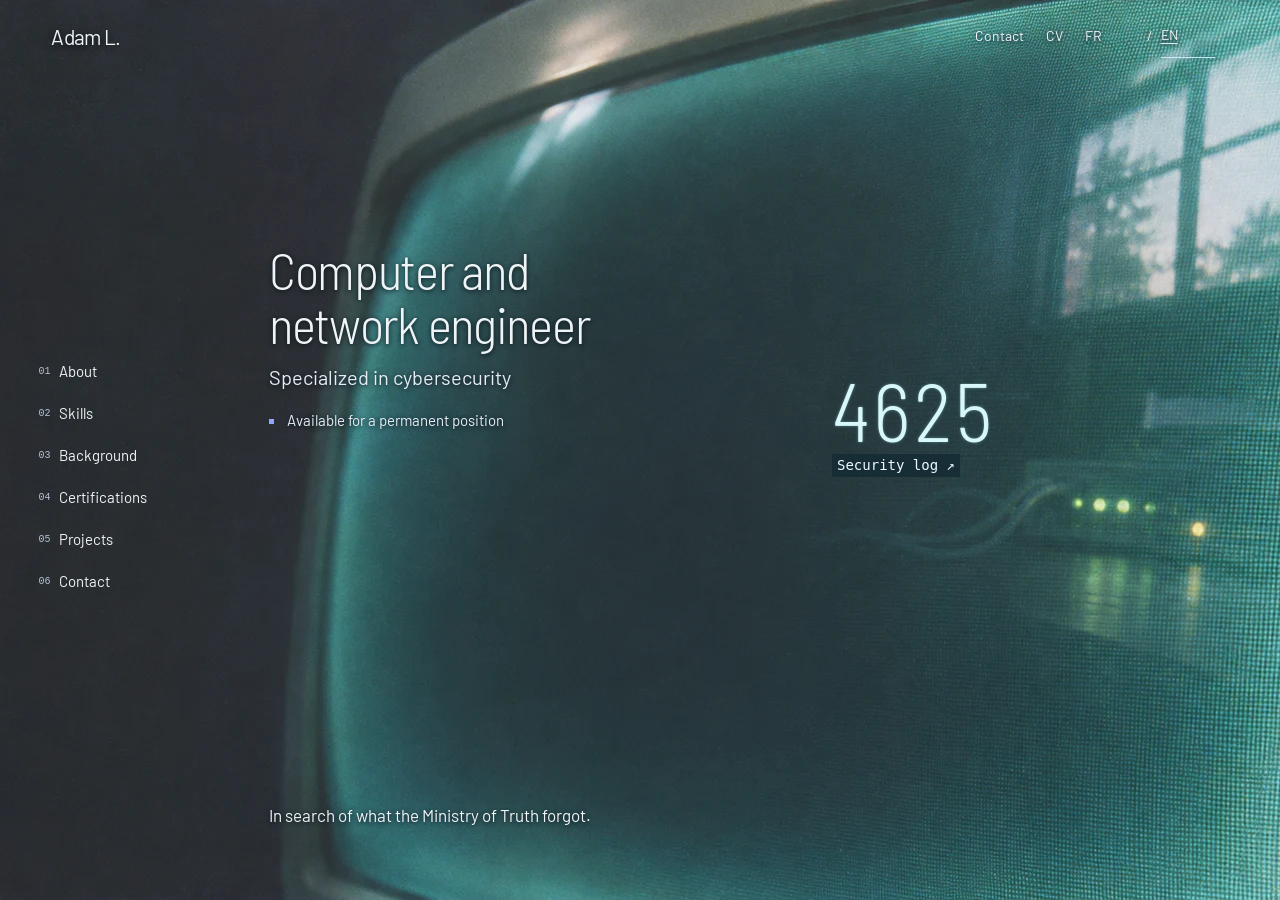
==== commit 0af105b0: "Refine bilingual CRT cover and SOC project link" ====
--- a/en.html
+++ b/en.html
@@ -51,14 +51,12 @@
     </a>
 <div aria-label="Language" class="languages">
 <a data-language="" href="./#cover" hreflang="fr" lang="fr">
-<img alt="" class="language-flag" decoding="async" height="48" src="assets/icons/flag-fr.png" width="48"/>
       FR
      </a>
 <span>
       /
      </span>
 <a aria-current="true" data-language="" href="en.html#cover" hreflang="en" lang="en">
-<img alt="" class="language-flag" decoding="async" height="48" src="assets/icons/flag-en.png" width="48"/>
       EN
      </a>
 </div>
@@ -124,7 +122,7 @@
 <div class="cover-face">
 <div aria-hidden="true" class="cobalt-decor" data-scene-art="accueil"><img alt="" height="941" loading="eager" sizes="100vw" src="assets/img/4625/projets-1600.webp" srcset="assets/img/4625/projets-800.webp 800w, assets/img/4625/projets-1600.webp 1600w" width="1672"/></div>
 <div class="cover-copy">
-<h1>Computer and<br/>network engineer</h1>
+<h1>Computer and<br class="cover-break"/> network engineer</h1>
 <p class="cover-specialty">
         Specialized in cybersecurity
        </p>
@@ -133,7 +131,7 @@
        </p>
 <p class="cover-manifesto">In search of what the Ministry of Truth forgot.</p>
 </div>
-<a aria-label="4625 — SOC Homelab" class="glass-number" href="#portfolioModal5">4625</a></div>
+<a class="glass-number" href="#portfolioModal5"><span>4625</span><span class="glass-caption">Security log ↗</span></a></div>
 </div>
 </div><section aria-label="About" class="scene opening-note" id="home" tabindex="-1">
 <div aria-hidden="true" class="cobalt-decor" data-scene-art="home"><img alt="" height="941" loading="lazy" sizes="100vw" src="assets/img/4625/presentation-1600.webp" srcset="assets/img/4625/presentation-800.webp 800w, assets/img/4625/presentation-1600.webp 1600w" width="1672"/></div>
--- a/assets/css/ambient.css
+++ b/assets/css/ambient.css
@@ -63,3 +63,14 @@
 .ambient .sleeve-label{right:6%;top:31vh;width:38%;border:0;transform:perspective(900px) rotateY(-12deg) rotateX(10deg) rotateZ(10deg)}
 .ambient .sleeve-label img{width:100%;height:auto;display:block}
 @media(max-width:800px){.ambient .sleeve-label{top:calc(65px + 16vw);width:43%;right:5%}}
+
+.ambient .cover-face .cover-copy h1{width:max-content;max-width:none}
+.ambient .glass-number{left:65%;top:41%;display:grid;justify-items:start;gap:3px;font-size:clamp(40px,6.4vw,100px);color:#d8f7fa;text-shadow:0 0 3px #a5e9ee70;text-decoration:none}
+.ambient .glass-caption{font:500 14px/1.5 ui-monospace,monospace;letter-spacing:0;background:#162c35dc;color:#edfaff;padding:1px 5px;text-shadow:none}
+.ambient .glass-number:is(:hover,:focus-visible) .glass-caption,.ambient .languages [aria-current=true]{text-decoration:underline;text-underline-offset:.22em}
+.ambient .glass-number:focus-visible{outline:2px solid #e4ffff;outline-offset:4px}
+@media(max-width:800px){
+ .ambient .cover-face .cover-copy h1{width:auto;max-width:100%}
+ .ambient .cover-break{display:none}
+ .ambient .glass-number{left:auto;right:6%;top:50%;font-size:48px}
+}
